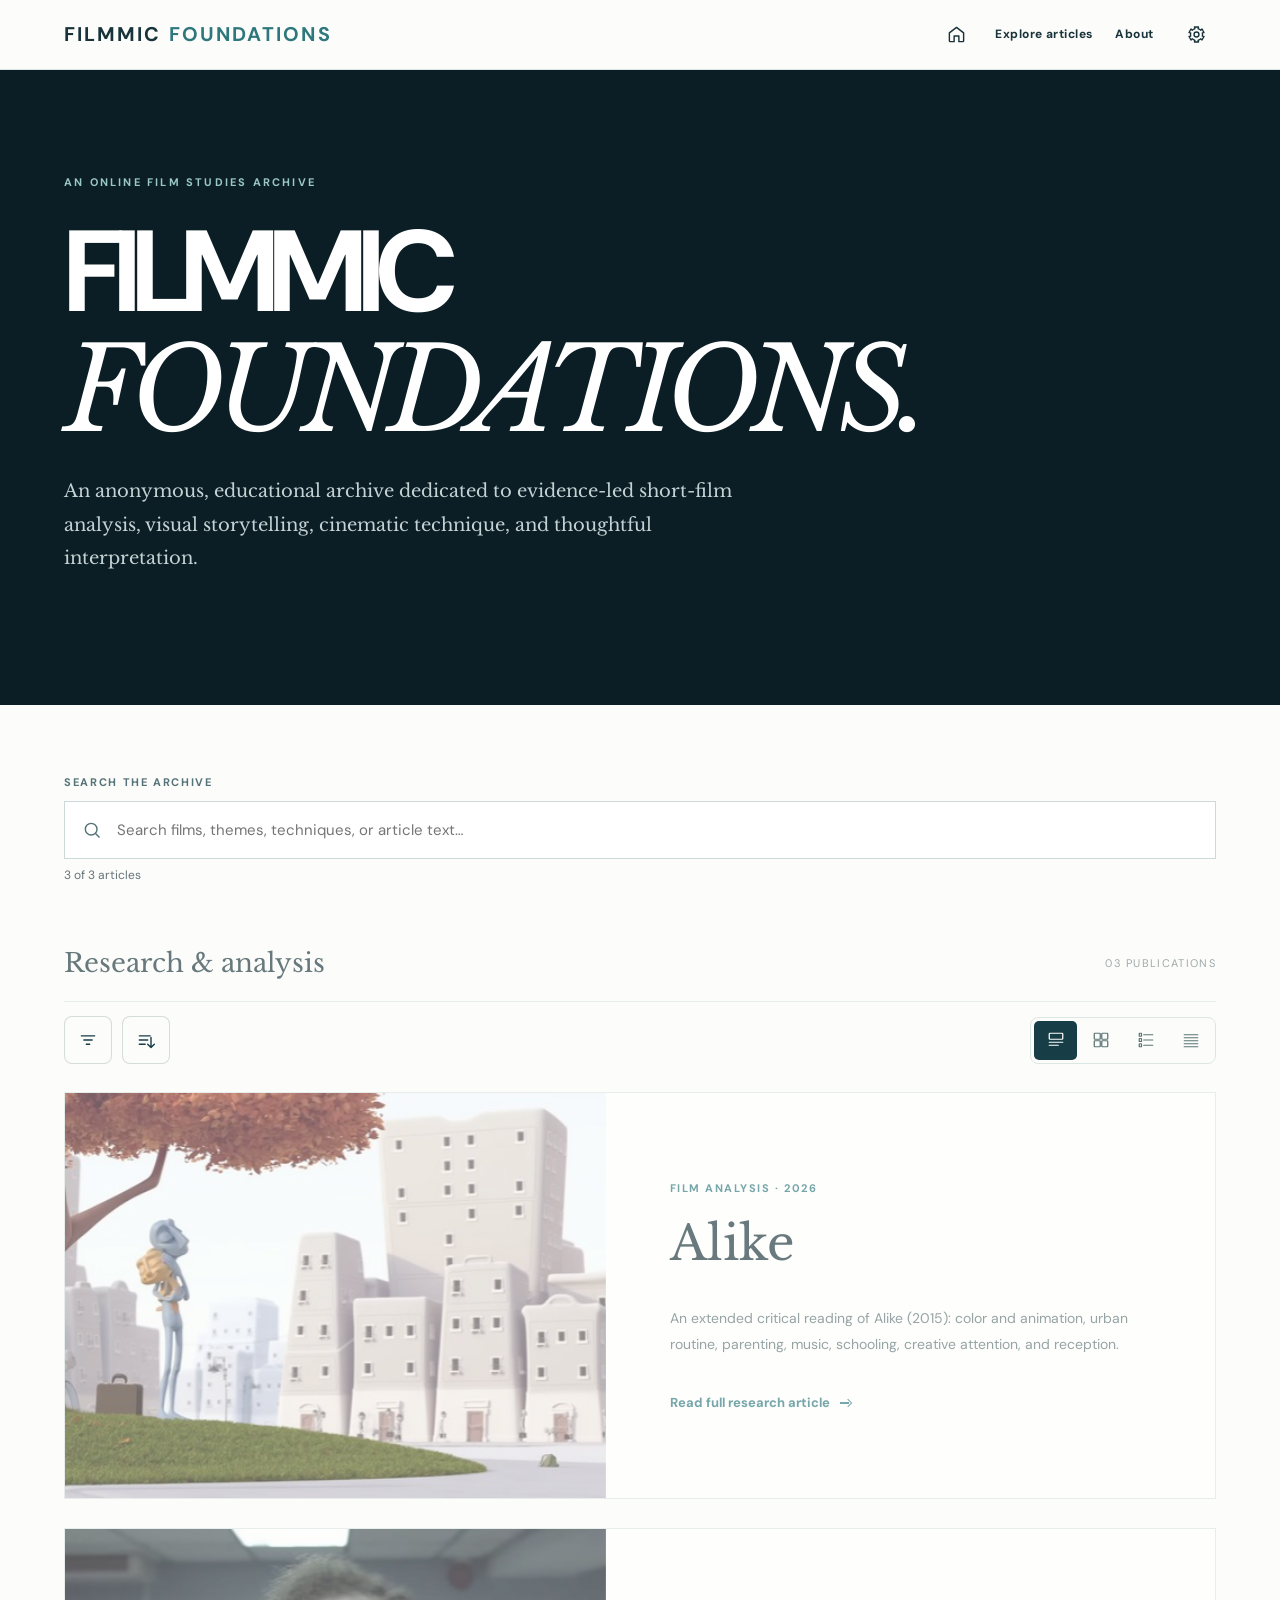
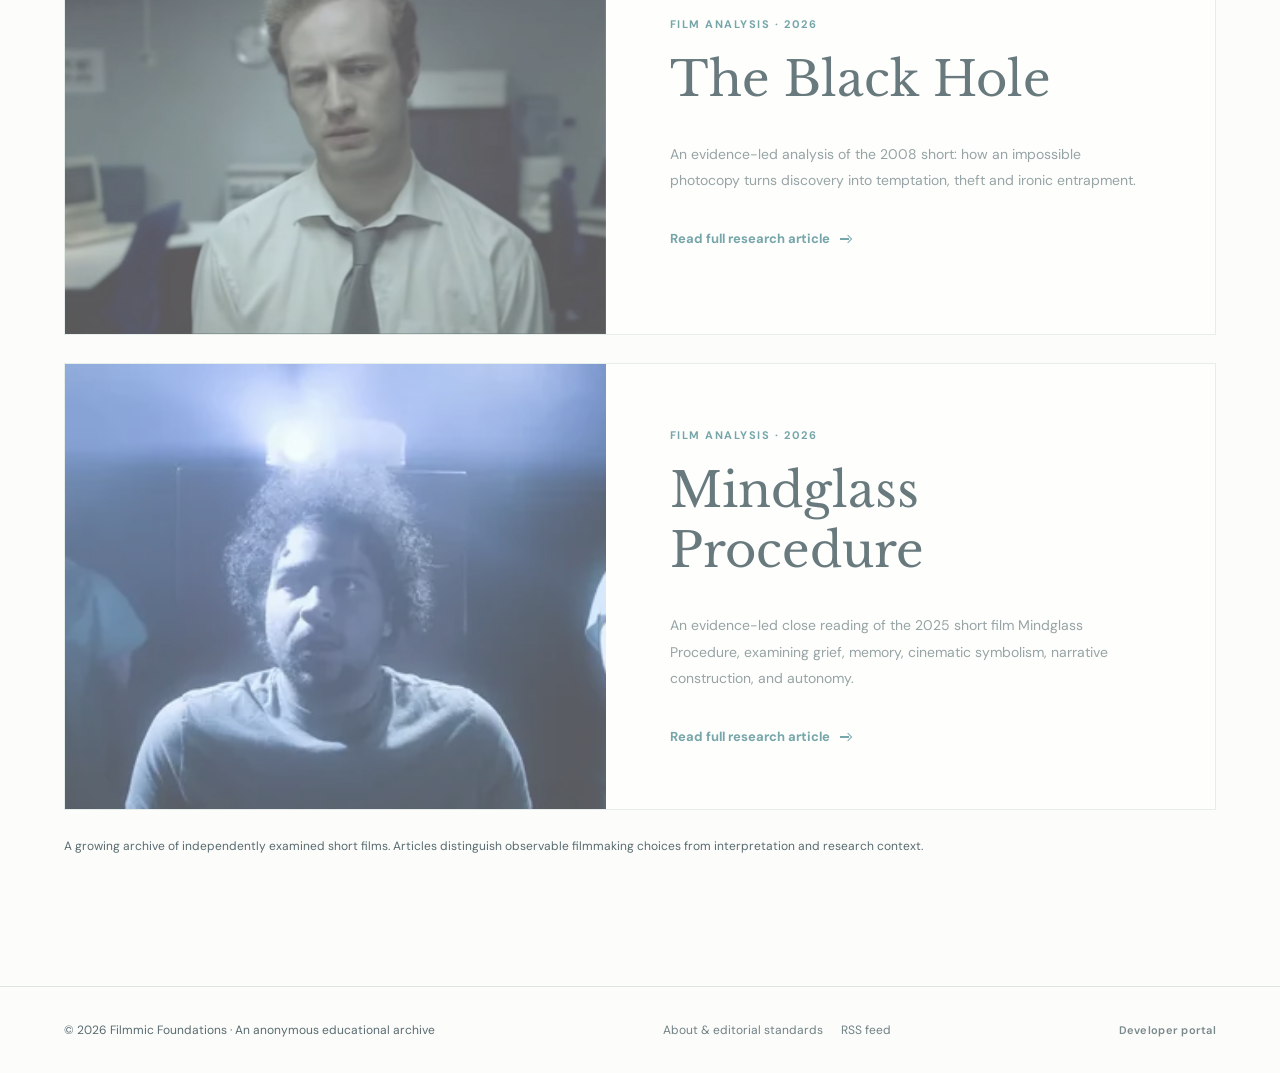
==== index.html @ a4ff5140 "Update navigation, article pages (29 files)" ====
<!DOCTYPE html>
<html lang="en"><head><meta charset="utf-8"/><meta content="width=device-width, initial-scale=1" name="viewport"/><meta content="index,follow" name="robots"/><meta content="Filmmic Foundations is an anonymous educational archive of evidence-led critical analysis of short films, including visual storytelling, cinematic technique, and themes." name="description"/><link href="https://filmmicfoundations.github.io/" rel="canonical"/><meta content="Filmmic Foundations — Film Research Archive" property="og:title"/><meta content="Evidence-led analysis of short films, cinematic form, and visual storytelling." property="og:description"/><meta content="website" property="og:type"/><meta content="https://filmmicfoundations.github.io/" property="og:url"/><meta content="https://filmmicfoundations.github.io/assets/images/filmmic-foundations-share.jpg" property="og:image"/><meta content="Filmmic Foundations — Short Film Research Archive" property="og:image:alt"/><meta content="summary_large_image" name="twitter:card"/><title>Filmmic Foundations | Film Research Archive</title><meta name="ff-release" content="classic-home-modern-controls-20261021"/><link href="style.css?v=classic-home-modern-controls-20261021" rel="stylesheet"/><link href="/feed.xml" rel="alternate" title="Filmmic Foundations research updates" type="application/rss+xml"/>
<script>try{(()=>{let s={};try{s=JSON.parse(localStorage.getItem("filmmic-foundations-settings")||"{}")||{}}catch(_){ }const t=s.theme||localStorage.getItem("filmmic-foundations-theme")||"light";document.documentElement.dataset.theme=t==="system"?(matchMedia("(prefers-color-scheme: dark)").matches?"dark":"light"):t})()}catch(_){}</script><link href="assets/css/home.css?v=classic-home-modern-controls-20261021&fix=popup-safe-20261021" rel="stylesheet"/><link href="assets/css/site-header.css?v=classic-home-modern-controls-20261021" rel="stylesheet"/><link href="assets/css/publication.css" rel="stylesheet"/><link href="assets/css/print.css" media="print" rel="stylesheet"/><link href="assets/images/apple-touch-icon.png" rel="apple-touch-icon" sizes="180x180"/><link href="assets/css/site-settings.css?fix=popup-safe-20261021" rel="stylesheet"/><script defer="" src="assets/js/site-settings.js?v=classic-home-modern-controls-20261021"></script><link href="assets/images/favicon-32.png" rel="icon" sizes="32x32" type="image/png"/><link href="assets/images/favicon-192.png" rel="icon" sizes="192x192" type="image/png"/><link href="favicon.ico" rel="icon" sizes="any" type="image/x-icon"/><link href="favicon.svg" rel="icon" type="image/svg+xml"/><meta content="Filmmic Foundations" property="og:site_name"/><meta content="image/jpeg" property="og:image:type"/><meta content="1200" property="og:image:width"/><meta content="630" property="og:image:height"/><meta content="https://filmmicfoundations.github.io/assets/images/filmmic-foundations-share.jpg" name="twitter:image"/><meta content="Filmmic Foundations — Film Research Archive" name="twitter:title"/><meta content="Evidence-led analysis of short films, cinematic form, and visual storytelling." name="twitter:description"/><link rel="stylesheet" href="assets/css/dropdowns.css?v=classic-home-modern-controls-20261021"/><link rel="stylesheet" href="assets/css/archive-filters.css?v=classic-home-modern-controls-20261021"/><link rel="stylesheet" href="assets/css/overlay-contract.css?v=20261021-audit"/><script id="ff-site-schema" type="application/ld+json">{"@context":"https://schema.org","@graph":[{"@type":"WebSite","name":"Filmmic Foundations","url":"https://filmmicfoundations.github.io/","description":"Anonymous educational analysis of short films.","potentialAction":{"@type":"SearchAction","target":{"@type":"EntryPoint","urlTemplate":"https://filmmicfoundations.github.io/?q={search_term_string}"},"query-input":"required name=search_term_string"}},{"@type":"CollectionPage","name":"Film Research Archive","url":"https://filmmicfoundations.github.io/","isPartOf":{"@id":"https://filmmicfoundations.github.io/"},"about":"Short-film research, cinematic techniques, and close visual analysis"},{"@type":"Organization","name":"Filmmic Foundations","url":"https://filmmicfoundations.github.io/"}]}</script></head><body><a class="ff-skip-link" href="#articles">Skip to articles</a><header class="topbar ff-site-header"><a class="brand ff-site-brand" href="./">FILMMIC <span>FOUNDATIONS</span></a><nav class="site-nav site-nav-simple ff-site-nav" aria-label="Main navigation"><a class="nav-link ff-home-link" href="./" aria-current="page" aria-label="Home" title="Home"><svg viewBox="0 0 24 24" fill="none" stroke="currentColor" stroke-width="1.8" stroke-linecap="round" stroke-linejoin="round" aria-hidden="true"><path d="m3 10 9-7 9 7v10a1 1 0 0 1-1 1h-5v-7H9v7H4a1 1 0 0 1-1-1z"/></svg></a><a class="nav-link" href="#articles">Explore articles</a><a class="nav-link" href="about/">About</a><button class="ff-settings-toggle" type="button" aria-label="Open settings" aria-haspopup="dialog" aria-controls="ff-settings-dialog" title="Reading preferences"><svg viewBox="0 0 24 24" fill="none" stroke="currentColor" stroke-width="1.75" stroke-linecap="round" stroke-linejoin="round" aria-hidden="true"><path d="M 8.2 5.42 L 10.03 4.66 L 9.46 2.53 L 14.54 2.53 L 13.97 4.66 L 15.8 5.42 L 17.37 6.63 L 18.93 5.07 L 21.47 9.46 L 19.34 10.03 L 19.6 12 L 19.34 13.97 L 21.47 14.54 L 18.93 18.93 L 17.37 17.37 L 15.8 18.58 L 13.97 19.34 L 14.54 21.47 L 9.46 21.47 L 10.03 19.34 L 8.2 18.58 L 6.63 17.37 L 5.07 18.93 L 2.53 14.54 L 4.66 13.97 L 4.4 12 L 4.66 10.03 L 2.53 9.46 L 5.07 5.07 L 6.63 6.63 Z"/><circle cx="12" cy="12" r="3.1"/></svg></button></nav></header><section class="masthead"><div class="wrap"><div class="eyebrow">AN ONLINE FILM STUDIES ARCHIVE</div><h1>FILMMIC<br/><em>FOUNDATIONS.</em></h1><p>An anonymous, educational archive dedicated to evidence-led short-film analysis, visual storytelling, cinematic technique, and thoughtful interpretation.</p></div></section><main class="section" id="articles"><div class="wrap" id="search"><label class="search-label" for="article-search">SEARCH THE ARCHIVE</label><div class="search-shell"><svg aria-hidden="true" fill="none" height="20" stroke="currentColor" stroke-width="1.7" viewbox="0 0 24 24" width="20"><circle cx="11" cy="11" r="7"></circle><path d="m16 16 5 5"></path></svg><input aria-controls="article-results" autocomplete="off" id="article-search" placeholder="Search films, themes, techniques, or article text…" type="search"/><button aria-label="Clear search" hidden="" id="clear-search" type="button">Clear</button></div><p aria-live="polite" class="search-status" id="search-status" role="status"></p></div><div class="wrap"><div class="section-head"><h2>Research &amp; analysis</h2><small>03 PUBLICATIONS</small></div><div class="archive-control-line ff-discover" id="ff-discover" aria-label="Archive display options">
<div class="ff-picker" id="ff-filter-wrap">
  <button class="ff-picker-toggle" id="ff-filter-toggle" type="button" aria-label="Filter articles" title="Filter articles" aria-expanded="false" aria-controls="ff-filter-panel"><svg viewBox="0 0 24 24" width="20" height="20" fill="none" stroke="currentColor" stroke-width="1.7" stroke-linecap="round" stroke-linejoin="round" aria-hidden="true"><path d="M4 7h16M7 12h10M10 17h4"/></svg><span class="ff-filter-active" id="active-filter-count" hidden aria-hidden="true"></span></button>
  <div class="ff-discover-panel ff-filters-panel" id="ff-filter-panel" hidden>
    <div class="ff-discover-head"><strong>FILTER ARTICLES</strong><button type="button" id="reset-filters">Clear all</button></div>
    <div class="ff-filter-list">
      <label class="ff-filter-row"><span>Genre</span><select id="filter-genre"><option value="">All genres</option></select></label>
      <label class="ff-filter-row"><span>Article date</span><select id="filter-article-year"><option value="">Any year</option></select></label>
      <label class="ff-filter-row"><span>Film date</span><select id="filter-film-year"><option value="">Any year</option></select></label>
    </div>
  </div>
</div>
<div class="ff-picker" id="ff-sort-wrap">
  <button class="ff-picker-toggle" id="ff-sort-toggle" type="button" aria-label="Sort articles" title="Sort articles" aria-expanded="false" aria-controls="ff-sort-panel"><svg viewBox="0 0 24 24" width="20" height="20" fill="none" stroke="currentColor" stroke-width="1.7" stroke-linecap="round" stroke-linejoin="round" aria-hidden="true"><path d="M4 7h13M4 12h10M4 17h7M18 9v12m-4-4 4 4 4-4"/></svg></button>
  <div class="ff-discover-panel ff-sort-panel" id="ff-sort-panel" hidden><strong class="ff-sort-title">SORT ARTICLES</strong><div class="ff-sort-options" role="group" aria-label="Sort articles">
    <button class="ff-sort-option" type="button" data-sort="newest" aria-pressed="true">Newest first</button>
    <button class="ff-sort-option" type="button" data-sort="oldest" aria-pressed="false">Oldest first</button>
    <button class="ff-sort-option" type="button" data-sort="az" aria-pressed="false">Title A–Z</button>
    <button class="ff-sort-option" type="button" data-sort="za" aria-pressed="false">Title Z–A</button>
  </div><select id="sort-articles" class="ff-native-sort" aria-label="Sort order" tabindex="-1"><option value="newest">Newest first</option><option value="oldest">Oldest first</option><option value="az">Title A–Z</option><option value="za">Title Z–A</option></select></div>
</div><div class="ff-active-filter-chips" id="ff-active-filter-chips" aria-label="Applied archive filters" hidden></div>
<div class="archive-view-options"><fieldset class="view-switch"><legend>Layout</legend><button aria-label="Editorial layout" aria-pressed="true" data-view="editorial" title="Editorial view" type="button"><svg aria-hidden="true" fill="none" height="18" stroke="currentColor" stroke-linecap="round" stroke-linejoin="round" stroke-width="1.65" viewbox="0 0 24 24" width="18"><rect height="8" rx="1" width="18" x="3" y="3"></rect><path d="M3 15h18M3 19h12"></path></svg></button><button aria-label="Grid layout" aria-pressed="false" data-view="grid" title="Grid view" type="button"><svg aria-hidden="true" fill="none" height="18" stroke="currentColor" stroke-linecap="round" stroke-linejoin="round" stroke-width="1.65" viewbox="0 0 24 24" width="18"><rect height="8" rx="1" width="8" x="3" y="3"></rect><rect height="8" rx="1" width="8" x="13" y="3"></rect><rect height="8" rx="1" width="8" x="3" y="13"></rect><rect height="8" rx="1" width="8" x="13" y="13"></rect></svg></button><button aria-label="List layout" aria-pressed="false" data-view="list" title="List view" type="button"><svg aria-hidden="true" fill="none" height="18" stroke="currentColor" stroke-linecap="round" stroke-linejoin="round" stroke-width="1.65" viewbox="0 0 24 24" width="18"><path d="M9 5h12M9 12h12M9 19h12"></path><rect height="4" rx=".5" width="3" x="3" y="3"></rect><rect height="4" rx=".5" width="3" x="3" y="10"></rect><rect height="4" rx=".5" width="3" x="3" y="17"></rect></svg></button><button aria-label="Compact layout" aria-pressed="false" data-view="compact" title="Compact view" type="button"><svg aria-hidden="true" fill="none" height="18" stroke="currentColor" stroke-linecap="round" stroke-linejoin="round" stroke-width="1.65" viewbox="0 0 24 24" width="18"><path d="M3 5h18M3 9h18M3 13h18M3 17h18M3 21h18"></path></svg></button></fieldset></div></div>
</div><div data-view="editorial" id="article-results"><!-- ARTICLES START: generated by scripts/build_archive.py; do not edit this block manually. -->
<div class="archive-card" data-title="Mindglass Procedure" data-year="2026" data-article-year="2026" data-film-year="2025" data-date="2026-10-19" data-genre="Science fiction,Drama" data-tags="memory,grief,cinematography,grief,memory,identity,avoidance,consent,cinematography,editing,visual symbolism,production design"><a class="entry" href="mindglassprocedure/">
  <img src="mindglassprocedure/assets/mindglass-procedure-laboratory-reveal.webp" srcset="mindglassprocedure/assets/mindglass-procedure-laboratory-reveal-640.webp 640w, mindglassprocedure/assets/mindglass-procedure-laboratory-reveal.webp 1500w" sizes="(max-width: 700px) 100vw, (max-width: 1100px) 48vw, 600px" alt="A laboratory scene from Mindglass Procedure" loading="lazy" decoding="async">
  <div class="entry-body"><div class="tag">FILM ANALYSIS · 2026</div><h3>Mindglass Procedure</h3>
    <p>An evidence-led close reading of the 2025 short film Mindglass Procedure, examining grief, memory, cinematic symbolism, narrative construction, and autonomy.</p><span class="read">Read full research article <span class="css-arrow" aria-hidden="true"></span></span>
  </div></a><button type="button" class="archive-preview-trigger" data-preview="mindglassprocedure" aria-label="Preview Mindglass Procedure">Preview <span aria-hidden="true">↗</span></button></div>
<div class="archive-card" data-title="Alike" data-year="2026" data-article-year="2026" data-film-year="2015" data-date="2026-10-21" data-genre="Animation,Drama" data-tags="creativity,attention,education,animation,color,parenting,autonomy,labor,music,reception,identity,autonomy,creativity,conformity,parent-child relationship,visual symbolism,editing,production design,color design,sound design,animation"><a class="entry" href="alike/">
  <img src="alike/assets/alike-ending-embrace-beneath-red-tree.jpg" srcset="alike/assets/alike-ending-embrace-beneath-red-tree-640.jpg 640w, alike/assets/alike-ending-embrace-beneath-red-tree.jpg 1500w" sizes="(max-width: 700px) 100vw, (max-width: 1100px) 48vw, 600px" alt="Film still from Alike (2015): Copi and Paste embrace beneath the red tree" loading="lazy" decoding="async">
  <div class="entry-body"><div class="tag">FILM ANALYSIS · 2026</div><h3>Alike</h3>
    <p>An extended critical reading of Alike (2015): color and animation, urban routine, parenting, music, schooling, creative attention, and reception.</p><span class="read">Read full research article <span class="css-arrow" aria-hidden="true"></span></span>
  </div></a><button type="button" class="archive-preview-trigger" data-preview="alike" aria-label="Preview Alike">Preview <span aria-hidden="true">↗</span></button></div>
<div class="archive-card" data-title="The Black Hole" data-year="2026" data-article-year="2026" data-film-year="2008" data-date="2026-10-21" data-genre="Live action,Fantasy,Dark comedy" data-tags="short film,visual storytelling,portal,greed,ethics,cinematography,sound design,greed,moral escalation,confinement,workplace,control,power,irony,visual effects,narrative economy,visual metaphor,editing,performance without dialogue,diegetic sound"><a class="entry" href="the-black-hole/">
  <img src="the-black-hole/assets/black-hole-office-worker-portrait.jpg" srcset="the-black-hole/assets/black-hole-office-worker-portrait-640.jpg 640w, the-black-hole/assets/black-hole-office-worker-portrait.jpg 1500w" sizes="(max-width: 700px) 100vw, (max-width: 1100px) 48vw, 600px" alt="Film still from The Black Hole showing the office worker in close-up under fluorescent light" loading="lazy" decoding="async">
  <div class="entry-body"><div class="tag">FILM ANALYSIS · 2026</div><h3>The Black Hole</h3>
    <p>An evidence-led analysis of the 2008 short: how an impossible photocopy turns discovery into temptation, theft and ironic entrapment.</p><span class="read">Read full research article <span class="css-arrow" aria-hidden="true"></span></span>
  </div></a><button type="button" class="archive-preview-trigger" data-preview="the-black-hole" aria-label="Preview The Black Hole">Preview <span aria-hidden="true">↗</span></button></div>
<!-- ARTICLES END --></div><p class="no-results" hidden="" id="no-results">No articles match your search. Try another title or topic.</p>
<p class="coming">A growing archive of independently examined short films. Articles distinguish observable filmmaking choices from interpretation and research context.</p></div></main><dialog class="archive-preview" id="archive-preview" aria-label="Article preview">
<div class="preview-top"><span>FILMMIC FOUNDATIONS · ARTICLE PREVIEW</span><button type="button" class="preview-close" aria-label="Close preview">Close ×</button></div>
<div class="preview-content"><div class="preview-gallery" id="preview-gallery"></div><div class="preview-copy"><span class="preview-kicker" id="preview-kicker"></span><h2 id="preview-title"></h2><p id="preview-description"></p><section class="preview-abstract" id="preview-abstract-section" hidden><h3>Abstract</h3><p id="preview-abstract"></p></section><div class="preview-meta" id="preview-meta"></div><div class="preview-actions"><a id="preview-read" href="#">Read article <span class="css-arrow" aria-hidden="true"></span></a><button type="button" id="preview-copy-link">Copy article link</button></div><p id="preview-feedback" role="status" aria-live="polite"></p></div></div></dialog><footer><span>© 2026 Filmmic Foundations · An anonymous educational archive</span><nav class="ff-footer-links" aria-label="Archive information"><a href="about/">About &amp; editorial standards</a><a href="feed.xml" type="application/rss+xml">RSS feed</a></nav><a class="ff-dev-footer-link" href="dev/" rel="nofollow">Developer portal</a></footer><script id="preview-manifest" type="application/json">{"mindglassprocedure":{"images":["assets/mindglass-procedure-laboratory-reveal.webp","assets/mindglass-procedure-opening-hourglass.webp","assets/mindglass-procedure-artificial-suburban-neighborhood.webp","assets/mindglass-procedure-torn-family-photograph.webp","assets/mindglass-procedure-miles-with-louis-and-greta.webp","assets/mindglass-procedure-opening-water-montage.webp"],"abstract":"Mindglass Procedure examines the relationship between grief, autobiographical memory, and the temptation to escape painful experience. Through its recurring water imagery, fragmented opening montage, artificial neighborhood, and laboratory revelation, the film connects personal loss to questions of identity, autonomy, and the ethics of memory modification. This analysis considers how cinematography, editing, production design, and narrative repetition reinforce those concerns, while distinguishing the fictional procedure from real-world psychological research.","image_captions":["The laboratory revelation","The opening hourglass","The artificial neighborhood","The torn family photograph","Miles with Louis and Greta","Water in the opening montage"]},"alike":{"title":"Alike","abstract":"In Alike (2015), the contrast between a uniform city and a musician’s vivid space allows color to function as narrative information. Repetition links the father’s working life to his son’s school experience, while a late gesture of recognition interrupts that routine. This reading examines color, staging, editing, sound, and animated performance, placing the film in conversation with research on autonomy and creativity without mistaking fictional allegory for empirical evidence.","images":["assets/alike-ending-embrace-beneath-red-tree.jpg","assets/alike-red-tree-in-monochrome-city.jpg","assets/alike-paste-and-violinist-under-tree.jpg","assets/alike-paste-and-copi-between-stacks.jpg","assets/alike-office-routine-repetition.jpg","assets/alike-paste-reacts-to-monochrome-city.jpg"],"image_captions":["Copi and Paste reunite beneath the red tree","The colored tree interrupts the uniform city","Paste discovers the street violinist","The father and son are framed by school and work materials","Rows of identical desks make repetition visible","Paste responds to the colorless commuter world"]},"the-black-hole":{"title":"The Black Hole","abstract":"The Black Hole turns a malfunctioning photocopier into a portable opening through solid surfaces. This analysis examines how the film teaches its visual rule, then converts curiosity into opportunism, theft, and entrapment.","images":["assets/black-hole-office-worker-portrait.jpg","assets/black-hole-printed-circle-on-paper.jpg","assets/black-hole-worker-at-photocopier.jpg","assets/black-hole-hand-through-copier.jpg","assets/black-hole-vending-machine-theft.jpg","assets/black-hole-worker-trapped-in-safe.jpg"],"image_captions":["An exhausted office worker establishes the film’s blue-gray baseline","The impossible black circle first appears as a physical object on paper","The photocopier frames discovery as an ordinary workplace interruption","The film’s central visual rule becomes clear through tactile experimentation","Small temptation escalates into deliberate theft at the vending machine","The final safe image turns shortcut-seeking into entrapment"]}}</script><script defer src="assets/js/home.js?v=classic-home-modern-controls-20261021"></script><script defer src="assets/js/dropdowns.js?v=classic-home-modern-controls-20261021"></script></body></html>
---- style.css ----
@import url('https://fonts.googleapis.com/css2?family=DM+Sans:wght@400;500;600;700&family=Libre+Baskerville:ital,wght@0,400;0,700;1,400&display=swap');
:root{--ink:#18333a;--accent:#2d777d;--line:#dce5e4}*{box-sizing:border-box}body{margin:0;background:#fcfcfa;color:var(--ink);font-family:'DM Sans',sans-serif}a{color:inherit}header{height:72px;border-bottom:1px solid var(--line);display:flex;align-items:center;justify-content:space-between;padding:0 max(5vw,24px);background:white}header a{font-size:13px;text-decoration:none}header strong{font-size:20px;letter-spacing:.14em}header strong span{color:var(--accent)}.masthead{background:#0c1e25;color:white;padding:105px max(5vw,24px) 112px}.wrap{max-width:1180px;margin:auto}.eyebrow{font-size:11px;letter-spacing:.2em;color:#99c8c7;font-weight:700}.masthead h1{font-size:clamp(58px,9vw,118px);letter-spacing:-.075em;line-height:1.03;margin:24px 0;font-weight:700}.masthead h1 em{font-family:'Libre Baskerville',serif;font-weight:400}.masthead p{font:18px/1.85 'Libre Baskerville',serif;color:#c4d2d3;max-width:670px}.section{padding:70px max(5vw,24px) 120px}.section-head{display:flex;justify-content:space-between;align-items:center;border-bottom:1px solid var(--line);padding-bottom:22px;margin-bottom:28px;gap:20px}.section-head h2{font:26px 'Libre Baskerville',serif;margin:0}.section-head small{font-size:11px;letter-spacing:.12em;color:#6b7e80}.entry{display:grid;grid-template-columns:minmax(220px,1fr) 1.25fr;text-decoration:none;border:1px solid var(--line);background:white;transition:transform .2s,box-shadow .2s;overflow:hidden}.entry:hover{transform:translateY(-3px);box-shadow:0 12px 32px #0c1e2518}.entry img{width:100%;height:100%;min-height:300px;object-fit:cover}.entry-body{padding:clamp(28px,5vw,70px);display:flex;flex-direction:column;justify-content:center}.tag{font-size:11px;color:var(--accent);font-weight:700;letter-spacing:.14em}.entry h3{font:clamp(29px,4vw,48px)/1.25 'Libre Baskerville',serif;margin:18px 0}.entry p{font-size:14px;line-height:1.9;color:#607477}.read{font-weight:700;color:var(--accent);font-size:13px;margin-top:22px}.coming{font-size:12px;color:#708185;margin-top:26px}footer{border-top:1px solid var(--line);padding:35px max(5vw,24px);font-size:12px;color:#758488}@media(max-width:700px){.entry{grid-template-columns:1fr}.entry img{height:260px;min-height:0}.masthead{padding-top:80px;padding-bottom:80px}.masthead h1{font-size:58px}}
---- assets/css/home.css ----
/* Filmmic Foundations · consolidated presentation styles.
   Ordered to preserve the existing editorial appearance. */

/* responsive-fixes.css */
/* Mobile-only corrections. All original styling is in style.css. */
html,body {max-width:100%;overflow-x:clip}
@media(max-width:700px){
  /* Preserve original homepage appearance, but fit the long new title. */
  .masthead h1 {font-size:clamp(30px,8.5vw,58px);letter-spacing:-.035em;line-height:1.12}
  header strong {font-size:clamp(12px,3.7vw,20px);letter-spacing:.06em}
  header {gap:12px}
  header a:last-child {white-space:nowrap}
  /* Prevent scroll-triggered translation on mobile while retaining desktop motion. */
  .entry,.section-head {animation:none!important}
}

/* site-features.css */
/* SHARED NAVIGATION + SEARCH: isolated from the original visual design. */
.site-nav { display:flex; align-items:center; gap:clamp(10px,2vw,28px); }
.site-nav .nav-link, .site-nav summary { font:700 12px/1.4 "DM Sans",sans-serif; letter-spacing:.04em; color:inherit; text-decoration:none; cursor:pointer; }
.site-nav details { position:relative; }
.site-nav summary { list-style:none; display:flex; align-items:center; gap:8px; white-space:nowrap; padding:12px 0; }
.site-nav summary::-webkit-details-marker { display:none; }
.nav-chevron { width:7px; height:7px; border-right:1.5px solid currentColor; border-bottom:1.5px solid currentColor; transform:translateY(-2px) rotate(45deg); transition:transform .2s ease; }
.site-nav details[open] .nav-chevron { transform:translateY(2px) rotate(225deg); }
.site-nav .nav-menu { position:absolute; right:0; top:100%; z-index:80; width:max-content; min-width:190px; max-width:calc(100vw - 32px); padding:9px; border:1px solid #dce5e4; background:#fff; color:#18333a; box-shadow:0 12px 36px #0c1e2522; border-radius:4px; }
.site-nav .nav-menu a { display:block; padding:12px 14px; color:#18333a; font-size:12px; font-weight:600; letter-spacing:0; text-decoration:none; border-radius:3px; }
.site-nav .nav-menu a:hover, .site-nav .nav-menu a:focus-visible { background:#eaf1ef; color:#2d777d; }
.site-nav a:focus-visible, .site-nav summary:focus-visible { outline:2px solid #2d777d; outline-offset:4px; }
/* Archive search retains the original restrained editorial palette. */
#search { margin-bottom:48px; }
.search-label { display:block; font-size:11px; font-weight:700; letter-spacing:.15em; color:#547277; margin-bottom:12px; }
.search-shell { display:flex; align-items:center; gap:13px; border:1px solid #cbd9d8; background:white; padding:0 17px; min-height:58px; }
.search-shell svg { color:#547277; flex:none; }
.search-shell input { flex:1; min-width:0; border:0; outline:0; background:transparent; color:#18333a; font:15px "DM Sans",sans-serif; }
.search-shell:focus-within { outline:2px solid #2d777d; outline-offset:2px; }
.search-shell button { border:0; background:transparent; color:#2d777d; cursor:pointer; font:600 12px "DM Sans",sans-serif; }
.search-status { min-height:18px; margin:8px 0 0; font-size:12px; color:#647378; }
.no-results { padding:36px 0; color:#647378; }





/* Only adjust the new menu at narrow widths; keep original page layout intact. */
@media(max-width:700px) {
 header:not(.topbar) { gap:12px; }
 header:not(.topbar) strong { font-size:clamp(11px,3vw,16px); letter-spacing:.045em; }
 .site-nav { gap:12px; }
 .site-nav .nav-link { display:none; }
 .site-nav summary { font-size:11px; }
 .topbar .site-nav .nav-pdf { padding:8px 9px; font-size:10px; }
 .site-nav .nav-menu { right:0; }
 #search { margin-bottom:32px; }
 
}
/* HTML hidden attribute must win over the existing grid card display. */
#article-results .entry[hidden], #no-results[hidden] { display:none !important; }


/* 2026 navigation refinements: hover for pointer devices, click for touch/keyboard. */
.site-nav { gap:clamp(12px,1.7vw,26px); }
.site-nav .nav-builder {font:700 11px/1.4 "DM Sans",sans-serif;letter-spacing:.045em;text-decoration:none;color:inherit;border:1px solid currentColor;padding:10px 13px;white-space:nowrap;transition:background .24s ease,color .24s ease,transform .24s ease;}
.site-nav .nav-builder:hover {background:#d9ece7;color:#102a32;transform:translateY(-1px);}
.site-nav .nav-menu {padding:8px; border-radius:6px;transform-origin:top right;animation:ff-menu-arrive .18s ease both;}
@keyframes ff-menu-arrive {from {opacity:0;transform:translateY(-5px)} to {opacity:1;transform:translateY(0)}}
.site-nav .nav-menu a {transition:background .18s ease,padding-left .18s ease;}
.site-nav .nav-menu a:hover {padding-left:18px;}
@media (hover:hover) and (pointer:fine) {
 .site-nav .nav-dropdown:not([open]):hover .nav-menu {display:block;}
 .site-nav .nav-dropdown:hover .nav-menu {display:block;}
 .site-nav .nav-dropdown:hover .nav-chevron {transform:translateY(2px) rotate(225deg);}
}
/* SVG-like arrows drawn with borders: no emoji glyph fallback on mobile. */
.css-arrow {display:inline-block;position:relative;width:12px;height:12px;margin-left:7px;vertical-align:middle;flex:none;}
.css-arrow::before {content:"";position:absolute;width:9px;height:1.5px;background:currentColor;top:5px;left:0;}
.css-arrow::after {content:"";position:absolute;width:5px;height:5px;border-top:1.5px solid currentColor;border-right:1.5px solid currentColor;transform:rotate(45deg);top:2.5px;right:1px;}
.css-arrow-down {transform:rotate(90deg);}
/* Article actions have their own slim strip below the global navigation. */
/* Preserve existing typography while making interactive elements feel alive. */
.site-nav summary,.site-nav .nav-link {transition:opacity .2s ease,transform .2s ease;}
.site-nav summary:hover,.site-nav .nav-link:hover {opacity:.72;transform:translateY(-1px);}
.search-shell {transition:border-color .22s ease,box-shadow .22s ease;}
.search-shell:hover {border-color:#89aaa9;box-shadow:0 7px 26px rgba(12,30,37,.055);}
@media(max-width:700px) {
 .site-nav .nav-link {display:none;}
 .site-nav {gap:10px;}
 .site-nav .nav-builder {font-size:10px;padding:9px 10px;}
 .site-nav summary {font-size:10px;}
}
@media(max-width:380px) {
 .site-nav .nav-builder {font-size:9px;padding:8px;}
 .site-nav summary {font-size:9px;}
}
@media(prefers-reduced-motion:reduce){.site-nav .nav-menu {animation:none!important}}

.css-arrow-up {transform:rotate(-90deg);}

/* V3 — restrained three-link navigation, four archive layouts, and filter controls. */
.site-nav-simple {gap:clamp(12px,2.2vw,34px)}
.site-nav-simple .nav-link {display:inline!important;white-space:nowrap;position:relative}
.site-nav-simple .nav-link::after {content:"";position:absolute;bottom:-6px;left:0;right:100%;height:1px;background:currentColor;transition:right .32s ease}
.site-nav-simple .nav-link:hover::after,.site-nav-simple .nav-link:focus-visible::after {right:0}
.ai-nav {position:relative;isolation:isolate;overflow:hidden;display:inline-flex!important;align-items:center;gap:8px}
.ai-nav::before {content:"";position:absolute;inset:-100%;z-index:-1;background:conic-gradient(from 0deg,transparent 0 15%,#b7e9e366 26%,transparent 40% 65%,#d8f5ef66 77%,transparent 90%);opacity:0;transition:opacity .35s ease;animation:ai-orbit 5s linear infinite paused}
.ai-nav:hover::before,.ai-nav:focus-visible::before {opacity:1;animation-play-state:running}
.ai-nav-spark {font-size:19px;line-height:0.6;transition:transform .5s ease;display:inline-block}
.ai-nav:hover .ai-nav-spark {transform:rotate(85deg) scale(1.25)}
@keyframes ai-orbit {to{transform:rotate(360deg)}}
.archive-controls {display:flex;align-items:end;flex-wrap:wrap;gap:14px;margin:0 0 25px}
.archive-controls label,.view-switch legend {font:700 10px/1.5 "DM Sans",sans-serif;letter-spacing:.09em;color:#5b777b}
.archive-controls label {display:grid;gap:7px}
.archive-controls select {background:white;border:1px solid #c9d8d6;border-radius:0;padding:11px 29px 11px 10px;color:#1a3a41;font:12px "DM Sans",sans-serif;min-height:42px}
.view-switch {display:flex;gap:0;padding:0;border:0;margin:0 0 0 auto}
.view-switch legend {margin-bottom:7px}
.view-switch button {background:#fff;border:1px solid #c9d8d6;color:#3d666a;font:600 11px "DM Sans",sans-serif;padding:12px 11px;cursor:pointer;transition:background .2s,color .2s}
.view-switch button+button {border-left:0}
.view-switch button[aria-pressed=true] {background:#173740;color:#fff}
#article-results[data-view="grid"] {display:grid;grid-template-columns:repeat(2,minmax(0,1fr));gap:22px}
#article-results[data-view="grid"] .entry {display:block}
#article-results[data-view="grid"] .entry img {width:100%;height:230px;object-fit:cover}
#article-results[data-view="list"] .entry {display:flex;flex-direction:row;align-items:center;gap:20px;margin-bottom:12px}
#article-results[data-view="list"] .entry img {width:160px;max-width:32%;height:105px;object-fit:cover}
#article-results[data-view="compact"] {display:grid;grid-template-columns:repeat(3,minmax(0,1fr));gap:15px}
#article-results[data-view="compact"] .entry {display:block}
#article-results[data-view="compact"] .entry img {width:100%;height:130px;object-fit:cover}
#article-results[data-view="compact"] .entry-body {padding:18px}
#article-results[data-view="compact"] .entry-body p {display:none}
#article-results .entry[hidden] {display:none!important}
@media(max-width:760px){.site-nav-simple{gap:10px}.site-nav-simple .nav-link{font-size:10px}.site-nav-simple .nav-builder{font-size:10px;padding:9px}.archive-controls{gap:9px}.view-switch{width:100%;margin:0}.view-switch button{flex:1}#article-results[data-view="grid"],#article-results[data-view="compact"]{grid-template-columns:1fr}#article-results[data-view="list"] .entry img{width:110px;height:90px}}
@media(max-width:390px){.site-nav-simple .nav-link{font-size:9px}.site-nav-simple .nav-builder{font-size:9px;padding:8px 6px}.ai-nav-spark{display:none}}
@media(prefers-reduced-motion:reduce){.ai-nav::before{animation:none}.ai-nav-spark{transition:none}}

.entry-placeholder{background:#173840;color:#d5e5e2;display:grid;place-items:center;min-height:230px;font:700 13px "DM Sans",sans-serif;letter-spacing:.18em}

/* archive-refinements.css */
/* FILMMIC FOUNDATIONS — ARCHIVE REFINEMENTS (v4)
   This file only overrides the archive controls and card view modes.
   Edit it without changing the original editorial stylesheet. */
.archive-controls {align-items:center;gap:12px 16px;padding:17px 19px;margin-bottom:27px;background:#f2f5f3;border:1px solid #dce6e3;border-radius:12px;box-shadow:0 8px 24px rgba(18,48,52,.025)}
.archive-controls label {font-size:10px;letter-spacing:.1em;color:#58777a;gap:6px;position:relative}
.archive-controls select {appearance:none;-webkit-appearance:none;min-width:136px;min-height:43px;border:1px solid #d2dfdb;border-radius:7px;background:#fff;color:#19383e;padding:10px 34px 10px 13px;font-size:12px;cursor:pointer;transition:border-color .22s,box-shadow .22s,transform .22s;}
.archive-controls label:after {content:"";position:absolute;right:14px;bottom:17px;width:6px;height:6px;border-right:1.5px solid #51797b;border-bottom:1.5px solid #51797b;transform:rotate(45deg);pointer-events:none}
.archive-controls select:hover {border-color:#7da6a2;box-shadow:0 3px 10px #102b3010}
.archive-controls select:focus-visible {outline:2px solid #2d777d;outline-offset:2px}
.view-switch {display:flex;gap:3px;margin-left:auto;border:1px solid #d2dfdb;padding:3px;background:#fff;border-radius:9px;align-self:end}
.view-switch legend {font-size:10px;letter-spacing:.1em;padding:0 4px}
.view-switch button,.view-switch button+button {border:0!important;border-radius:6px;padding:10px 12px;min-width:42px;min-height:39px;display:grid;place-items:center;background:transparent;color:#5a7476;transition:background .2s,color .2s,transform .2s;}
.view-switch button:hover {background:#edf4f1;color:#1e5b61;transform:translateY(-1px)}
.view-switch button[aria-pressed=true] {background:#173740;color:#fff;box-shadow:0 2px 8px #17374026}
/* Editorial is intentionally expansive, matching the original home page. */
#article-results[data-view="editorial"] .entry {display:flex;min-height:340px;margin-bottom:28px}
#article-results[data-view="editorial"] .entry img {width:47%;min-height:340px;object-fit:cover}
/* Gallery: medium-sized image-forward cards, up to three per row. */
#article-results[data-view="grid"] {display:grid;grid-template-columns:repeat(3,minmax(0,1fr));gap:20px}
#article-results[data-view="grid"] .entry {display:block;min-height:0;margin:0}
#article-results[data-view="grid"] .entry img {width:100%;height:175px;object-fit:cover}
#article-results[data-view="grid"] .entry-body {padding:20px}
#article-results[data-view="grid"] .entry h3 {font-size:clamp(17px,1.6vw,23px)}
#article-results[data-view="grid"] .entry-body p {font-size:12px;line-height:1.65}
/* List: small horizontal rows for quickly scanning many titles. */
#article-results[data-view="list"] {display:block}
#article-results[data-view="list"] .entry {display:flex;align-items:center;gap:0;min-height:0;margin:0 0 8px}
#article-results[data-view="list"] .entry img {width:112px;max-width:112px;height:90px;min-height:0;object-fit:cover;flex:none}
#article-results[data-view="list"] .entry-body {padding:12px 18px}
#article-results[data-view="list"] .entry h3 {font-size:19px;margin:5px 0}
#article-results[data-view="list"] .entry-body p {display:none}
#article-results[data-view="list"] .entry .read {font-size:10px}
/* Compact: typography-only index with no images, summaries, or large cards. */
#article-results[data-view="compact"] {display:block;border-top:1px solid #dce5e2}
#article-results[data-view="compact"] .entry {display:block;min-height:0;margin:0;border:0;border-bottom:1px solid #dce5e2;border-radius:0;box-shadow:none}
#article-results[data-view="compact"] .entry img,#article-results[data-view="compact"] .entry-body p,#article-results[data-view="compact"] .entry .read {display:none!important}
#article-results[data-view="compact"] .entry-body {padding:12px 14px;display:flex;align-items:baseline;gap:20px}
#article-results[data-view="compact"] .entry .tag {order:2;flex:none;margin-left:auto;font-size:9px}
#article-results[data-view="compact"] .entry h3 {font-size:17px;margin:0}
#article-results[data-view="compact"] .entry:hover {transform:none;background:#eff5f2;box-shadow:none}
#article-results .entry[hidden] {display:none!important}
@media(max-width:960px) {#article-results[data-view="grid"] {grid-template-columns:repeat(2,minmax(0,1fr))}}
@media(max-width:700px) {
 .archive-controls {padding:13px;gap:12px}
 .archive-controls label {flex:1 1 120px;min-width:0}
 .archive-controls select {width:100%;min-width:0}
 .view-switch {margin:4px 0 0;flex:1 1 100%;justify-content:space-around}
 .view-switch button {flex:1}
 #article-results[data-view="editorial"] .entry {display:block;min-height:0}
 #article-results[data-view="editorial"] .entry img {width:100%;min-height:0;height:220px}
 #article-results[data-view="grid"] {grid-template-columns:repeat(2,minmax(0,1fr));gap:11px}
 #article-results[data-view="grid"] .entry img {height:125px}
 #article-results[data-view="grid"] .entry-body {padding:13px}
 #article-results[data-view="grid"] .entry-body p {display:none}
 #article-results[data-view="list"] .entry img {width:88px;height:78px}
 #article-results[data-view="list"] .entry-body {padding:10px 12px}
 #article-results[data-view="list"] .entry h3 {font-size:16px}
 #article-results[data-view="compact"] .entry h3 {font-size:15px}
}
@media(max-width:370px){#article-results[data-view="grid"]{grid-template-columns:1fr}}
@media(prefers-reduced-motion:reduce){.archive-controls *, .view-switch * {transition:none!important}}

/* v5 — predictable image ratios in every view; never stretch thumbnails. */
#article-results .entry {overflow:hidden;min-width:0}
#article-results .entry img {display:block;object-position:center;object-fit:cover;flex-shrink:0}
#article-results[data-view="editorial"] .entry {align-items:stretch}
#article-results[data-view="editorial"] .entry img {height:auto;max-height:none;aspect-ratio: 4/3;align-self:stretch}
#article-results[data-view="grid"] .entry img {height:auto;aspect-ratio: 16/10;min-height:0}
#article-results[data-view="list"] .entry img {height:92px;aspect-ratio:4/3;object-fit:cover;align-self:center;margin:8px 0 8px 9px;border-radius:3px}
#article-results[data-view="compact"] .entry img {display:none!important}
/* Filters feel like one restrained toolbar, without custom select glitches. */
.archive-controls {background:#f5f8f6;border-color:#dfe8e5;border-radius:14px;gap:12px;padding:16px}
.archive-controls label {letter-spacing:.075em;font-weight:700;min-width:0}
.archive-controls select {border-radius:9px;background-color:#fff;box-shadow:0 1px 1px #102b3006}
.archive-controls select:focus-visible {box-shadow:0 0 0 3px #b8d9d4;outline:0}
.view-switch {border-radius:10px;box-shadow:0 1px 3px #102b3009}
#article-results .entry[hidden] {display:none!important}
@media(max-width:700px){
 #article-results[data-view="editorial"] .entry img {width:100%;height:auto;aspect-ratio:16/10;max-height:260px}
 #article-results[data-view="grid"] .entry img {height:auto;aspect-ratio:4/3}
 #article-results[data-view="list"] .entry img {width:82px;height:72px;aspect-ratio: 4/3;margin:6px 0 6px 7px}
}
@media(prefers-reduced-motion:reduce){#article-results .entry {animation:none!important}}

/* design-polish.css */
/* Filmmic Foundations v6 — design tokens and editorial archive controls.
   Intentionally an override layer: original typography and layout are untouched. */
:root{--ff-blue:#173d46;--ff-blue-hover:#245963;--ff-cream:#fcfcfa;--ff-rule:#dce6e3;--ff-soft:#edf3f0;--ff-ease:cubic-bezier(.22,.7,.25,1)}
.archive-control-line{display:flex;align-items:center;justify-content:space-between;gap:14px;margin:0 0 28px;position:relative;z-index:12}
.archive-filter-dropdown{position:relative;min-width:0}
.archive-filter-dropdown>summary{list-style:none;display:inline-flex;align-items:center;gap:10px;min-height:45px;padding:10px 16px;border:1px solid var(--ff-rule);border-radius:8px;background:var(--ff-cream);font:700 12px "DM Sans",sans-serif;color:var(--ff-blue);cursor:pointer;transition:border-color .2s,background .2s,box-shadow .2s}
.archive-filter-dropdown>summary::-webkit-details-marker{display:none}
.archive-filter-dropdown>summary:hover,.archive-filter-dropdown[open]>summary{border-color:#83a6a4;background:var(--ff-soft);box-shadow:0 4px 15px #102b3009}
.archive-filter-dropdown>summary:focus-visible{outline:2px solid #2d777d;outline-offset:3px}
.filter-chevron{width:7px;height:7px;border-right:1.5px solid currentColor;border-bottom:1.5px solid currentColor;transform:rotate(45deg) translateY(-2px);margin-left:8px;transition:transform .2s}
.archive-filter-dropdown[open] .filter-chevron{transform:rotate(225deg) translateY(-2px)}
.active-filter-count{background:var(--ff-blue);color:white;border-radius:50%;font:700 10px "DM Sans",sans-serif;min-width:18px;height:18px;display:inline-grid;place-items:center}
.active-filter-count[hidden]{display:none}
.archive-filter-panel{position:absolute;top:calc(100% + 9px);left:0;width:min(650px,calc(100vw - 40px));background:var(--ff-cream);border:1px solid var(--ff-rule);border-radius:9px;box-shadow:0 18px 50px #102b3020;padding:23px;z-index:30;}

.filter-panel-heading{display:flex;justify-content:space-between;align-items:center;gap:15px;padding-bottom:17px;margin-bottom:19px;border-bottom:1px solid var(--ff-rule)}
.filter-panel-heading span{font:700 10px "DM Sans",sans-serif;letter-spacing:.14em;color:#547277}
.filter-panel-heading button{border:0;background:none;color:#2d777d;font:700 11px "DM Sans",sans-serif;text-decoration:underline;text-underline-offset:3px;cursor:pointer}
.filter-field-grid{display:grid;grid-template-columns:repeat(2,minmax(0,1fr));gap:18px 20px}
.filter-field-grid label{display:flex;flex-direction:column;gap:9px;font:700 10px "DM Sans",sans-serif;letter-spacing:.07em;color:#547277;position:relative}
.filter-field-grid label::after{content:"";position:absolute;right:15px;bottom:18px;width:6px;height:6px;border-right:1.5px solid #51797b;border-bottom:1.5px solid #51797b;transform:rotate(45deg);pointer-events:none}
.filter-field-grid select{appearance:none;width:100%;min-width:0;min-height:44px;padding:11px 34px 11px 12px;background:transparent;border:1px solid #d2dfdb;border-radius:6px;font:500 12px "DM Sans",sans-serif;color:#18383e;cursor:pointer;transition:border-color .2s,background .2s}
.filter-field-grid select:hover{border-color:#83a6a4;background:#f6faf8}
.filter-field-grid select:focus-visible{outline:2px solid #2d777d;outline-offset:2px}
.archive-view-options{margin-left:auto;display:flex;align-items:center}
.archive-view-options .view-switch{margin:0;align-self:auto;background:transparent;border:1px solid var(--ff-rule);box-shadow:none;border-radius:8px;gap:2px;padding:3px}
.archive-view-options .view-switch legend{position:absolute;width:1px;height:1px;overflow:hidden;clip-path:inset(50%);white-space:nowrap}
.archive-view-options .view-switch button{border-radius:5px;min-width:43px;min-height:39px;transition:background .22s,color .22s,transform .22s}
.archive-view-options .view-switch button[aria-pressed=true]{background:var(--ff-blue);box-shadow:none}
.archive-view-options .view-switch button:hover{transform:none}
/* Unified image treatment, independent of the card layout. */
#article-results .entry{transition:transform .35s var(--ff-ease),box-shadow .35s,border-color .3s}
#article-results .entry img{object-fit:cover;object-position:center;}
@media(hover:hover) and (pointer:fine){#article-results .entry:hover img{transform:scale(1.025)}
#article-results[data-view=editorial] .entry img{object-position:center 45%}
#article-results[data-view=grid] .entry img{object-position:center 45%}
#article-results[data-view=list] .entry img{object-position:center}
@media(max-width:700px){.archive-control-line{gap:10px}.archive-filter-dropdown>summary{padding:9px 12px}.archive-filter-panel{padding:17px}.filter-field-grid{grid-template-columns:1fr;gap:15px}.archive-view-options .view-switch button{min-width:36px;padding:7px}.archive-view-options .view-switch{gap:0}}
@media(prefers-reduced-motion:reduce){.archive-filter-panel{}#article-results .entry img{}}

/* Inline motion & accessibility */

/* Filmmic Foundations — subtle cinematic motion layer.
   Add after style.css on both pages. No JavaScript or external dependencies. */

html { scroll-behavior: smooth; }
body { -webkit-font-smoothing: antialiased; }

/* Quiet, staggered opening sequence. */
@keyframes ff-arrive {
  from { opacity: 0; transform: translate3d(0, 17px, 0); filter: blur(3px); }
  to   { opacity: 1; transform: translate3d(0, 0, 0); filter: blur(0); }
}
@keyframes ff-image-arrive {
  from { opacity: .42; transform: scale(1.035); }
  to   { opacity: .6; transform: scale(1); }
}
.masthead .eyebrow, .hero .eyebrow { animation: ff-arrive .85s cubic-bezier(.2,.7,.2,1) both; }
.masthead h1, .hero h1 { animation: ff-arrive 1.05s .10s cubic-bezier(.2,.7,.2,1) both; }
.masthead p, .hero .dek { animation: ff-arrive 1s .24s cubic-bezier(.2,.7,.2,1) both; }
.hero .hero-caption, .hero .hero-actions { animation: ff-arrive 1s .35s cubic-bezier(.2,.7,.2,1) both; }
.hero-image { animation: ff-image-arrive 1.7s cubic-bezier(.2,.7,.2,1) both; }

/* Editorial link and card interactions. */
a { text-underline-offset: .22em; text-decoration-thickness: 1px; transition: color .25s ease, text-decoration-color .25s ease; }
header a:not(:first-child), nav a:not(.nav-pdf), .toc a { transition: color .25s ease, opacity .25s ease; }
header a:not(:first-child):hover, nav a:not(.nav-pdf):hover { opacity: .68; }
.entry { transition: transform .55s cubic-bezier(.2,.7,.2,1), box-shadow .55s ease, border-color .4s ease; }
.entry:hover { transform: translateY(-5px); box-shadow: 0 22px 55px rgba(12,30,37,.13); border-color: #a5c1c0; }
.entry img { transition: transform .8s cubic-bezier(.2,.7,.2,1), filter .6s ease; }
.entry:hover img { transform: scale(1.035); filter: saturate(1.08); }
.entry .read { transition: letter-spacing .35s ease; }
.entry:hover .read { letter-spacing: .025em; }
.hero-actions a, nav .nav-pdf { transition: transform .3s ease, background-color .3s ease, color .3s ease, border-color .3s ease; }
.hero-actions a:hover, nav .nav-pdf:hover { transform: translateY(-2px); }
.hero-actions .primary:hover { background: #dcf1ec; }
.hero-actions .secondary:hover { background: rgba(255,255,255,.1); }

/* Gentle motion for article imagery without moving text as it is read. */
.article figure img { transition: filter .6s ease; }
.article figure:hover img { filter: contrast(1.045); }
.topbar { transition: box-shadow .3s ease; }
.topbar:hover { box-shadow: 0 7px 24px rgba(10,31,35,.06); }

/* Progressive enhancement: reveal figures and archive entries as they enter view.
   Unsupported browsers simply display everything normally. */
@keyframes ff-scroll-reveal {
  from { opacity: .65; transform: translateY(14px); }
  to { opacity: 1; transform: translateY(0); }
}
@supports (animation-timeline: view()) {
  .entry, .article figure, .section-head, .watch .video {
    animation-name: ff-scroll-reveal;
    animation-duration: 1s;
    animation-timing-function: ease-out;
    animation-fill-mode: both;
    animation-timeline: view();
    animation-range: entry 0% cover 27%;
  }
}

/* Accessible keyboard focus and reduced-motion support. */
a:focus-visible { outline: 2px solid #5a9a9b; outline-offset: 4px; }
@media (prefers-reduced-motion: reduce) {
  html { scroll-behavior: auto !important; }
  *, *::before, *::after { animation: none !important; transition: none !important; }
}

/* archive-experience.css */
/* V7 — archive motion, refined filters, previews. Original site CSS stays intact. */
html{overflow-anchor:auto}#article-results{overflow-anchor:none}
#article-results .archive-card{position:relative;min-width:0;transform-origin:top left;will-change:transform}
#article-results .archive-card .entry{height:100%;margin:0!important}
#article-results[data-view=editorial] .archive-card{margin-bottom:28px}
#article-results[data-view=grid] .archive-card{margin:0}
#article-results[data-view=list] .archive-card{margin-bottom:8px}
#article-results[data-view=compact] .archive-card{margin:0}
#article-results .archive-card[hidden]{display:none!important}
#article-results[data-view=editorial] .archive-card .entry{display:flex;min-height:340px}
#article-results[data-view=editorial] .archive-card .entry img{width:47%;min-height:340px;object-fit:cover}
#article-results[data-view=grid] .archive-card .entry{display:block;min-height:0}
#article-results[data-view=grid] .archive-card .entry img{width:100%;height:auto;aspect-ratio:16/10;min-height:0}
#article-results[data-view=list] .archive-card .entry{display:flex;align-items:center;min-height:0}
#article-results[data-view=list] .archive-card .entry img{width:112px;height:92px;min-height:0;aspect-ratio:4/3;margin:8px 0 8px 9px;border-radius:3px}
#article-results[data-view=list] .archive-card .entry-body{padding:12px 18px}
#article-results[data-view=list] .archive-card .entry-body p{display:none}
#article-results[data-view=list] .archive-card .entry h3{font-size:19px;margin:5px 0}
#article-results[data-view=compact] .archive-card .entry{display:block;min-height:0;border:0;border-bottom:1px solid #dce5e2;border-radius:0;box-shadow:none}
#article-results[data-view=compact] .archive-card img,#article-results[data-view=compact] .archive-card .entry-body p,#article-results[data-view=compact] .archive-card .read{display:none!important}
#article-results[data-view=compact] .archive-card .entry-body{padding:12px 14px;display:flex;align-items:baseline;gap:20px}
#article-results[data-view=compact] .archive-card .entry h3{font-size:17px;margin:0}
#article-results[data-view=compact] .archive-card .tag{order:2;margin-left:auto;font-size:9px}
.archive-preview-trigger{position:absolute;bottom:13px;right:13px;z-index:2;background:#fcfcfae8;border:1px solid #aac2bc;color:#173d46;border-radius:5px;padding:8px 11px;font:700 11px "DM Sans",sans-serif;cursor:pointer;opacity:0;transform:translateY(4px);transition:opacity .2s,transform .2s,background .2s}
.archive-card:hover .archive-preview-trigger,.archive-preview-trigger:focus-visible{opacity:1;transform:none}
.archive-preview-trigger:hover{background:#e1eee9}
#article-results[data-view=compact] .archive-preview-trigger{bottom:7px;right:115px;padding:6px 9px}
.archive-filter-panel{background:#fcfcfa!important;box-shadow:0 20px 46px #173d461b!important;transform-origin:top left}
@keyframes ff-panel-open{from{opacity:0;transform:translateY(-8px) scale(.98)}to{opacity:1;transform:none}}
.filter-field-grid label::after{display:none!important}
.filter-field-grid .ff-native-select{position:absolute!important;width:1px!important;height:1px!important;opacity:0!important;pointer-events:none!important}
.ff-choice{position:relative;min-width:0}
.ff-choice-trigger{display:flex;justify-content:space-between;align-items:center;width:100%;min-height:43px;background:#fcfcfa;border:1px solid #cfded9;border-radius:6px;padding:10px 13px;color:#173d46;font:500 12px "DM Sans",sans-serif;text-align:left;cursor:pointer}
.ff-choice-trigger::after{content:"";width:6px;height:6px;border-right:1.5px solid currentColor;border-bottom:1.5px solid currentColor;transform:rotate(45deg);margin-left:12px}
.ff-choice-trigger:hover,.ff-choice-trigger[aria-expanded=true]{border-color:#779f9b;background:#f2f7f4}
.ff-choice-menu{position:absolute;left:0;right:0;top:calc(100% + 5px);z-index:80;max-height:215px;overflow:auto;background:#fcfcfa;border:1px solid #b8cfca;border-radius:7px;padding:5px;box-shadow:0 12px 26px #0d2e331c;animation:ff-panel-open .2s ease-out}
.ff-choice-menu[hidden]{display:none}
.ff-choice-menu button{display:block;width:100%;text-align:left;padding:10px 11px;background:transparent;border:0;border-radius:4px;color:#173d46;font:500 12px "DM Sans",sans-serif;cursor:pointer}
.ff-choice-menu button:hover,.ff-choice-menu button:focus-visible,.ff-choice-menu button[aria-selected=true]{background:#e6f0ec;outline:0}
.archive-preview{width:min(920px,calc(100vw - 30px));max-width:none;max-height:90dvh;padding:0;border:1px solid #d1dfda;border-radius:10px;background:#fcfcfa;color:#173d46;box-shadow:0 25px 100px #061b2470;overflow:auto}
.archive-preview::backdrop{background:#06171bc9;backdrop-filter:blur(5px)}
.preview-top{display:flex;justify-content:space-between;align-items:center;gap:15px;padding:16px 24px;border-bottom:1px solid #dce6e3;font:700 10px "DM Sans",sans-serif;letter-spacing:.11em}
.preview-close{border:1px solid #c6d9d3;background:transparent;border-radius:5px;padding:8px 11px;color:#173d46;cursor:pointer}
.preview-gallery{display:grid;grid-template-columns:2fr 1fr 1fr;gap:5px;height:290px;overflow:hidden;background:#173d46}
.preview-gallery img{width:100%;height:100%;object-fit:cover;min-width:0}
.preview-copy{padding:26px clamp(20px,4vw,42px) 34px}
.preview-kicker{font:700 10px "DM Sans",sans-serif;letter-spacing:.12em;color:#64827f}
.preview-copy h2{font-size:clamp(28px,4vw,48px);margin:12px 0 16px;color:#173d46}
.preview-copy p{line-height:1.75;color:#3e5d60}
.preview-meta{display:flex;gap:12px;flex-wrap:wrap;font:600 11px "DM Sans",sans-serif;color:#64827f}
.preview-meta span{border-bottom:1px solid #d1dfda;padding:10px 0}
.preview-actions{display:flex;gap:10px;flex-wrap:wrap;margin-top:25px}
.preview-actions a,.preview-actions button{padding:12px 16px;border:1px solid #173d46;border-radius:5px;font:700 11px "DM Sans",sans-serif;cursor:pointer;text-decoration:none}
.preview-actions a{background:#173d46;color:#fff}.preview-actions button{background:transparent;color:#173d46}
@media(max-width:700px){#article-results[data-view=editorial] .archive-card .entry{display:block;min-height:0}#article-results[data-view=editorial] .archive-card .entry img{width:100%;height:auto;aspect-ratio:16/10;min-height:0}#article-results[data-view=grid] .archive-card .entry img{aspect-ratio:4/3}#article-results[data-view=list] .archive-card .entry img{width:82px;height:72px;margin:6px 0 6px 7px}#article-results[data-view=list] .archive-card .entry h3{font-size:16px}.archive-preview-trigger{opacity:1;transform:none;font-size:10px;padding:6px 8px}.preview-gallery{height:185px}.preview-top{padding:12px}.preview-copy{padding:20px}}
@media(prefers-reduced-motion:reduce){.archive-filter-panel,.ff-choice-menu{}.archive-preview-trigger{transition:none!important}}

/* v8-polish.css */
/* V8 — small, targeted enhancements. Original theme and layouts are retained. */
/* The preview gallery presents several distinct film stills without distorting them. */
.preview-gallery{grid-template-columns:repeat(3,minmax(0,1fr))!important;grid-auto-rows:150px;height:auto!important;max-height:none;gap:5px}
.preview-gallery img{width:100%;height:100%;object-fit:cover;aspect-ratio:auto;display:block}
.preview-gallery img:first-child{grid-column:span 2;grid-row:span 2}
.preview-abstract{margin:24px 0 8px;padding:19px 22px;border-left:2px solid #8ab0a8;background:#f0f5f1}
.preview-abstract h3{margin:0 0 8px;font:700 11px "DM Sans",sans-serif;letter-spacing:.1em;text-transform:uppercase;color:#2e6569}
.preview-abstract p{margin:0;font-size:14px;line-height:1.75}
/* Compact cards reserve an independent action slot, avoiding overlap with titles. */
#article-results[data-view=compact] .archive-card{display:flex;align-items:center;gap:12px;border-bottom:1px solid #dce5e2}
#article-results[data-view=compact] .archive-card .entry{flex:1;min-width:0;border-bottom:0}
#article-results[data-view=compact] .archive-preview-trigger{position:static!important;flex:0 0 auto;opacity:1;transform:none!important;margin:0 12px 0 0;padding:7px 11px}
/* Smooth filter expansion: animate the real panel even while <details> closes. */
.archive-filter-dropdown .archive-filter-panel{transform-origin:top center;will-change:transform,opacity;}
.archive-filter-dropdown[open] .archive-filter-panel{opacity:1;transform:translateY(0) scaleY(1)}


/* Stable cards; the script animates position without stretching photography. */
#article-results{overflow-anchor:none}
#article-results .archive-card .entry img{object-fit:cover!important;}
#article-results .archive-card:hover .entry img{filter:saturate(1.07) contrast(1.02)}
/* Cinematic parallax is intentionally modest and only on devices with hover. */
@media(hover:hover) and (prefers-reduced-motion:no-preference){
 #article-results[data-view=editorial] .archive-card .entry img,
 #article-results[data-view=grid] .archive-card .entry img{object-position:50% var(--cover-position,50%);}
}
@media(max-width:700px){.preview-gallery{grid-auto-rows:82px}.preview-abstract{padding:15px}.preview-abstract p{font-size:13px}#article-results[data-view=compact] .archive-card .entry-body{gap:7px;flex-wrap:wrap}#article-results[data-view=compact] .archive-preview-trigger{margin-right:5px}}
@media(prefers-reduced-motion:reduce){.archive-filter-dropdown .archive-filter-panel{}}

/* v9-polish.css */
/* V9 — consistent, quieter controls and reliable compact preview behavior. */
.archive-filter-dropdown>summary{width:46px;height:46px;min-height:46px;justify-content:center;padding:0;border-radius:6px;gap:3px}
.archive-filter-dropdown>summary svg{flex:none}
.archive-filter-dropdown>summary .active-filter-count:not([hidden]){font-size:9px;min-width:13px;line-height:14px;padding:0 3px}
.archive-filter-panel{transform-origin:top left}
.archive-filter-dropdown[open] .archive-filter-panel{}
#article-results[data-view=compact] .archive-card .archive-preview-trigger{position:static!important;opacity:0;pointer-events:none;transform:translateY(3px)!important;transition:opacity .2s ease,transform .2s ease!important;margin:0 12px 0 0;align-self:center}
#article-results[data-view=compact] .archive-card:hover .archive-preview-trigger,#article-results[data-view=compact] .archive-preview-trigger:focus-visible{opacity:1;pointer-events:auto;transform:translateY(0)!important}
#article-results[data-view=compact] .archive-card{min-height:65px}
#article-results[data-view=compact] .archive-card .entry-body{min-height:64px}
@media(hover:none){#article-results[data-view=compact] .archive-card .archive-preview-trigger{opacity:1;pointer-events:auto;transform:none!important}}
@media(max-width:600px){.archive-filter-panel{left:0;width:min(340px,calc(100vw - 32px))}#article-results[data-view=compact] .archive-card .entry-body{gap:5px;flex-wrap:wrap}}
.archive-preview{max-height:min(90dvh,900px)}
.archive-preview::backdrop{background:rgba(5,21,26,.72)}
.preview-gallery{grid-auto-rows:130px!important;grid-template-columns:repeat(3,minmax(0,1fr))!important;height:auto!important;max-height:none!important}
.preview-gallery img:first-child{grid-column:span 2;grid-row:span 2}
.preview-gallery img{object-fit:cover!important;display:block}
.preview-abstract{background:transparent!important;border-left:2px solid #80a9a3!important;padding:9px 0 9px 20px!important}
html.ff-modal-open{overflow:hidden!important;scrollbar-gutter:stable}
@media(max-width:700px){.preview-gallery{grid-auto-rows:78px!important}#article-results[data-view=compact] .archive-card .archive-preview-trigger{opacity:1;pointer-events:auto;transform:none!important}}
@media(prefers-reduced-motion:reduce){#article-results{transition:none!important}}

/* v10-polish.css */
/* V10 refinements: a single visual language, hover motion, and modal polish. */
.archive-filter-dropdown>summary{box-sizing:border-box!important;width:50px!important;height:50px!important;min-width:50px!important;min-height:50px!important;padding:0!important;display:inline-flex!important;align-items:center!important;justify-content:center!important;gap:0!important;overflow:visible!important;line-height:1!important}
.archive-filter-dropdown>summary svg{width:21px!important;height:21px!important;display:block!important;flex:none!important}
.archive-filter-dropdown>summary .active-filter-count:not([hidden]){position:absolute;top:-6px;right:-6px;min-width:17px;height:17px;line-height:17px;border:2px solid #fcfcfa}
#article-results .archive-card .entry img{}
@media(hover:hover) and (pointer:fine) and (prefers-reduced-motion:no-preference){#article-results .archive-card:hover .entry img{}}
#article-results[data-view=compact] .archive-card{position:relative;background:transparent!important;border-radius:5px;transition:box-shadow .25s ease!important}
#article-results[data-view=compact] .archive-card:hover{background:transparent!important;box-shadow:0 7px 20px rgba(15,51,56,.09)!important}
#article-results[data-view=compact] .archive-card .entry,#article-results[data-view=compact] .archive-card .entry:hover{background:transparent!important;box-shadow:none!important;transform:none!important}
#article-results[data-view=compact] .archive-card .archive-preview-trigger{visibility:hidden!important;opacity:0!important;pointer-events:none!important;background:#fcfcfa!important;box-shadow:none!important;transition:opacity .18s ease,transform .18s ease,visibility 0s linear .18s!important}
#article-results[data-view=compact] .archive-card:hover .archive-preview-trigger,#article-results[data-view=compact] .archive-card:focus-within .archive-preview-trigger{visibility:visible!important;opacity:1!important;pointer-events:auto!important;transition-delay:0s!important}
@media(hover:none){#article-results[data-view=compact] .archive-card .archive-preview-trigger{visibility:visible!important;opacity:1!important;pointer-events:auto!important}}
.preview-gallery{gap:5px!important;background:#fcfcfa!important}
.archive-preview[open]{}
.archive-preview::backdrop{animation:ff-backdrop-in .3s ease both!important}

@keyframes ff-backdrop-in{from{opacity:0}to{opacity:1}}
/* More opaque than v9; background remains discernible. */


/* Fit the viewer chrome to the actual displayed picture rather than viewport edges. */









html.ff-v10-modal,html.ff-v10-modal body{overscroll-behavior:none!important}
body.ff-v10-fixed{position:fixed!important;overflow:hidden!important;width:100%!important;left:0!important;right:0!important}

@media(prefers-reduced-motion:reduce){.archive-preview[open], .archive-preview::backdrop{}#article-results .archive-card .entry img{}}

/* v11-polish.css */
/* V11: restrained editorial motion and stable, centered dialogs. */
/* The filter control is deliberately a fixed-size icon button. */
.archive-filter-dropdown { flex:0 0 auto!important; min-width:48px!important; }
.archive-filter-dropdown > summary { position:relative!important;box-sizing:border-box!important;display:flex!important;flex-flow:row nowrap!important;align-items:center!important;justify-content:center!important; width:48px!important;min-width:48px!important;max-width:48px!important;height:48px!important;min-height:48px!important;max-height:48px!important;padding:0!important;gap:0!important;border:1px solid #b7ceca!important;border-radius:7px!important;background:#fcfcfa!important;color:#193d44!important;font-size:0!important;line-height:0!important;white-space:nowrap!important; }
.archive-filter-dropdown > summary svg { display:block!important;position:static!important;width:21px!important;height:21px!important;min-width:21px!important;max-width:21px!important;flex:0 0 21px!important; }
.archive-filter-dropdown > summary .sr-only { position:absolute!important;width:1px!important;height:1px!important;overflow:hidden!important;clip:rect(0,0,0,0)!important;white-space:nowrap!important;padding:0!important;margin:-1px!important;border:0!important; }
.archive-filter-dropdown > summary .active-filter-count:not([hidden]) { position:absolute!important;top:-7px!important;right:-7px!important;line-height:17px!important;font-size:10px!important; }
/* Move only a tiny amount, and use a slower, soft easing curve. */
#article-results .archive-card .entry img {}
@media(hover:hover) and (pointer:fine) and (prefers-reduced-motion:no-preference){#article-results .archive-card:hover .entry img {filter:saturate(1.025)!important;}}
/* Native dialog locking without position:fixed avoids the close-time page jump. */
html.ff-v11-modal-open,html.ff-v11-modal-open body{overflow:hidden!important;overscroll-behavior:none!important;}
html.ff-v11-modal-open{scrollbar-gutter:stable;}
/* Dialog animation remains understated. */
.archive-preview[open]{animation:ff-v11-appear .28s cubic-bezier(.2,.72,.25,1) both!important;}
@keyframes ff-v11-appear{from{opacity:0;transform:translateY(9px) scale(.987)}to{opacity:1;transform:translateY(0) scale(1)}}
/* Viewer is a centered floating composition, not a full-bleed dark sheet. */












@media(prefers-reduced-motion:reduce){#article-results .archive-card .entry img{}.archive-preview[open]{}}

/* v12-theme.css */
/* v12: theme and thumbnail motion. Original stylesheets are unchanged. */
:root{color-scheme:light;--ff-page:#fcfcfa;--ff-panel:#fff;--ff-ink:#18333a;--ff-muted:#607477;--ff-border:#dce5e4;--ff-soft:#eff3f2}
html[data-theme="dark"]{color-scheme:dark;--ff-page:#101c20;--ff-panel:#17272d;--ff-ink:#e7efed;--ff-muted:#b1c4c3;--ff-border:#355056;--ff-soft:#21373d;--ink:var(--ff-ink);--paper:var(--ff-page);--muted:var(--ff-muted);--line:var(--ff-border);--accent:#8fcac6}
/* The image itself is animated in an isolated compositor layer. Avoid competing
   object-position and filter transitions from earlier versions. */
#article-results .archive-card .entry img{transform-origin:50% 50%;filter:none!important;backface-visibility:hidden;will-change:transform}
@media(hover:hover) and (pointer:fine) and (prefers-reduced-motion:no-preference){#article-results .archive-card:hover .entry img{filter:none!important}}
/* Theme control is intentionally consistent on both pages. */
html[data-theme="dark"] body{background:var(--ff-page);color:var(--ff-ink)}
html[data-theme="dark"] .topbar{background:var(--ff-panel)!important;color:var(--ff-ink);border-color:var(--ff-border)}
html[data-theme="dark"] .brand,html[data-theme="dark"] .site-nav a,html[data-theme="dark"] nav a:not(.reading-tool):not(.reading-pdf){color:var(--ff-ink)}
html[data-theme="dark"] .section,html[data-theme="dark"] .paper-layout{background:var(--ff-page)}
html[data-theme="dark"] .entry,html[data-theme="dark"] .archive-card,html[data-theme="dark"] .archive-preview .preview-content,html[data-theme="dark"] .archive-preview .preview-panel{background:var(--ff-panel)!important;color:var(--ff-ink)!important;border-color:var(--ff-border)!important}
html[data-theme="dark"] .entry h3,html[data-theme="dark"] .section-head h2,html[data-theme="dark"] .article h2,html[data-theme="dark"] .article-intro>p:first-child{color:var(--ff-ink)!important}
html[data-theme="dark"] .entry p,html[data-theme="dark"] .article p,html[data-theme="dark"] .toc a,html[data-theme="dark"] .article figcaption,html[data-theme="dark"] .references li,html[data-theme="dark"] .sidebar-note,html[data-theme="dark"] .section-head small{color:var(--ff-muted)!important}
html[data-theme="dark"] .archive-controls,html[data-theme="dark"] .archive-filter-panel,html[data-theme="dark"] .archive-filter-dropdown>summary,html[data-theme="dark"] .archive-filter-panel select,html[data-theme="dark"] .archive-filter-panel button,html[data-theme="dark"] .view-switch button,html[data-theme="dark"] .archive-preview button,html[data-theme="dark"] .archive-preview .preview-actions a{background:var(--ff-panel)!important;color:var(--ff-ink)!important;border-color:var(--ff-border)!important}
html[data-theme="dark"] .archive-filter-dropdown[open] .archive-filter-panel{box-shadow:0 14px 35px #0008}
html[data-theme="dark"] .archive-preview .preview-meta,html[data-theme="dark"] .archive-preview .preview-description{color:var(--ff-muted)!important}
html[data-theme="dark"] .article-meta,html[data-theme="dark"] .section-head,html[data-theme="dark"] .toc,html[data-theme="dark"] .references li{border-color:var(--ff-border)}
html[data-theme="dark"] .diagram{background:var(--ff-soft)!important;border-color:var(--ff-border)}
html[data-theme="dark"] .diagram-row>div,html[data-theme="dark"] .cycle span{background:var(--ff-panel)!important;color:var(--ff-ink)!important;border-color:var(--ff-border)}
html[data-theme="dark"] .diagram-row span:not(.diagram-arrow){color:var(--ff-muted)!important}
html[data-theme="dark"] .archive-preview .preview-topbar{background:var(--ff-panel)!important;color:var(--ff-ink)!important}
html[data-theme="dark"] input,html[data-theme="dark"] select{color-scheme:dark}
@media(prefers-reduced-motion:reduce){#article-results .archive-card .entry img{}.ff-settings-toggle{transition:none}}

/* v13-refinements.css */
/* v13: unified motion + navigation. The original site CSS is untouched. */
/* The nav links and theme icon form one right-aligned group on both pages. */
/* Only animate theme changes triggered by the button, not initial paint. */
html.ff-theme-animating,html.ff-theme-animating body,html.ff-theme-animating header,html.ff-theme-animating .topbar,html.ff-theme-animating .section,html.ff-theme-animating .entry,html.ff-theme-animating .archive-card,html.ff-theme-animating .paper-layout,html.ff-theme-animating .article,html.ff-theme-animating .archive-filter-panel,html.ff-theme-animating .diagram,html.ff-theme-animating .archive-preview{transition:background-color .48s ease,color .48s ease,border-color .48s ease,box-shadow .48s ease!important}
/* Animate only the photo, not its dimensions. Keep image framing fixed across hover states. */
#article-results .archive-card .entry img{transform-origin:center center;will-change:auto;backface-visibility:hidden;filter:none!important;object-position:center center!important}
@media(hover:hover) and (pointer:fine) and (prefers-reduced-motion:no-preference){#article-results .archive-card:hover .entry img{}}
/* Prevent the preview control from triggering a hover change on the image. */

/* More cohesive layout transitions; image stays stable during card movement. */
#article-results.ff-view-changing .archive-card .entry img{}
@media(prefers-reduced-motion:reduce){html.ff-theme-animating,html.ff-theme-animating *{transition:none!important}#article-results .archive-card .entry img{}}

/* v14-dialogs.css */
/* Unified dialog closing motion, layered after earlier interaction styles. */
@keyframes ff-v14-out {from {opacity:1; transform:translateY(0) scale(1)} to {opacity:0; transform:translateY(12px) scale(.975)}}
@keyframes ff-v14-backdrop-out {from {opacity:1} to {opacity:0}}
.archive-preview.ff-dialog-closing[open]{animation:ff-v14-out .23s cubic-bezier(.4,0,1,1) forwards!important;pointer-events:none}
.archive-preview.ff-dialog-closing::backdrop{animation:ff-v14-backdrop-out .23s ease forwards!important}
/* Minus, percent, plus, Fit, in that order; keep the controls compact. */


@media(prefers-reduced-motion:reduce){.archive-preview.ff-dialog-closing[open], .archive-preview.ff-dialog-closing::backdrop{animation:none!important}}

/* v17-preview.css */
/* Unified dark-mode article preview surfaces and readable typography. */
html[data-theme="dark"] .archive-preview{color:#e6efed!important}
html[data-theme="dark"] .archive-preview .preview-panel,html[data-theme="dark"] .archive-preview .preview-content{background:#132a30!important;color:#e6efed!important}
html[data-theme="dark"] .archive-preview .preview-top{background:#18343a!important;border-color:#36535a!important;color:#e5f0eb!important}
html[data-theme="dark"] .archive-preview .preview-copy h2{color:#f1f5f0!important}
html[data-theme="dark"] .archive-preview .preview-copy p,html[data-theme="dark"] .archive-preview .preview-abstract p{color:#c5d6d2!important}
html[data-theme="dark"] .archive-preview .preview-kicker,html[data-theme="dark"] .archive-preview .preview-meta{color:#a9c9c1!important}
html[data-theme="dark"] .archive-preview .preview-meta span{border-color:#3a5559!important}
html[data-theme="dark"] .archive-preview .preview-abstract{background:#1b363c!important;border-color:#46626a!important;color:#e6efed!important}
html[data-theme="dark"] .archive-preview .preview-abstract h3{color:#e6efed!important}
html[data-theme="dark"] .archive-preview .preview-gallery{background:#e7eeea!important;gap:5px!important}
html[data-theme="dark"] .archive-preview .preview-actions a{background:#dcebe5!important;color:#17373c!important;border-color:#dcebe5!important}
html[data-theme="dark"] .archive-preview .preview-actions button{background:transparent!important;color:#e5f0eb!important;border-color:#698780!important}
html[data-theme="dark"] .archive-preview .preview-close{background:transparent!important;color:#e5f0eb!important;border-color:#698780!important}
html[data-theme="dark"] .archive-preview .preview-actions a:hover{background:#fff!important}
html[data-theme="dark"] .archive-preview .preview-actions button:hover,html[data-theme="dark"] .archive-preview .preview-close:hover{background:#24464c!important}

/* v19-preview.css */
/* Final dark-mode preview divider override: loaded after all earlier themes. */
html[data-theme="dark"] #article-preview .preview-gallery,
html[data-theme="dark"] .archive-preview .preview-gallery,
html[data-theme="dark"] #preview-gallery {background:#132a30 !important;gap:5px!important;border-color:#132a30!important;}
html[data-theme="dark"] #preview-gallery img {border:0!important;outline:0!important;box-shadow:none!important;}
html[data-theme="dark"] .archive-preview .preview-content {background:#132a30!important;}

/* A single compositor-friendly thumbnail hover; no abrupt reset over Preview. */
#article-results .archive-card .entry img{backface-visibility:hidden;transform-origin:center center}
@media(hover:hover) and (pointer:fine) and (prefers-reduced-motion:no-preference){
  #article-results .archive-card:hover .entry img{}
}
}

/* v30 · Consistent modal behavior and smoother archive layout morphing. */

/* The homepage used a blurred backdrop and locked <body> independently,
   which scrolled its sticky menu offscreen whenever a preview was opened.
   Lock the root scroller only, matching the individual article pages. */
html.ff-v11-modal-open body { overflow: visible !important; }
.archive-preview::backdrop {
  background: rgba(4,15,19,.61) !important;
  backdrop-filter: none !important;
  -webkit-backdrop-filter: none !important;
}

/* The archive's height animates while the article cards morph, instead of
   instantly shifting the footer or causing browser scroll anchoring jumps. */
html { overflow-anchor: none; }
#article-results.ff-view-changing .archive-card,
#article-results.ff-view-changing .entry,
#article-results.ff-view-changing .entry:hover {
  animation: none !important;
  transition: none !important;
  transform: none !important;
}

@supports (view-transition-name: none) {
  /* Never animate the document itself: only the article cards and their
     photographs get individual view-transition snapshots. */
  ::view-transition-group(root) {animation:none!important;}
  ::view-transition-old(root) {animation:none!important;opacity:0!important;}
  ::view-transition-new(root) {animation:none!important;}
  ::view-transition-group(*) {
    animation-duration: .7s;
    animation-timing-function: cubic-bezier(.22,.76,.2,1);
  }
  @keyframes ff-archive-old {from{opacity:1}to{opacity:0}}
  @keyframes ff-archive-new {from{opacity:0}to{opacity:1}}
  /* Short opacity crossover; the geometry itself glides for the full 700ms. */
  ::view-transition-old(*) {animation:ff-archive-old .12s ease-out both!important;}
  ::view-transition-new(*) {animation:ff-archive-new .14s ease-in both!important;}
  ::view-transition-old(root) {animation:none!important;opacity:0!important;}
  ::view-transition-new(root) {animation:none!important;}
}
@media(prefers-reduced-motion:reduce){
  ::view-transition-group(*),::view-transition-old(*),::view-transition-new(*) {animation:none!important;}
}


/* v31 — one consistent, GPU-friendly archive hover treatment.
   Avoid moving the entire card under the pointer (which caused hover flicker),
   and animate only the thumbnail's compositor transform. No dimensions change. */
#article-results .archive-card .entry,
#article-results .archive-card .entry:hover {
  transform: none !important;
  transition: box-shadow .65s cubic-bezier(.22,.7,.25,1),
              border-color .5s ease !important;
}
#article-results .archive-card .entry img {
  transform: translate3d(0,0,0) scale(1) !important;
  transform-origin: center center;
  transition: transform 1.45s cubic-bezier(.18,.72,.22,1) !important;
  backface-visibility: hidden;
}
@media (hover:hover) and (pointer:fine) and (prefers-reduced-motion:no-preference) {
  #article-results:not(.ff-view-changing) .archive-card:hover .entry img {
    transform: translate3d(0,0,0) scale(1.016) !important;
  }
}
/* Keep hover neutral during the native card morph; resume softly afterwards. */
#article-results.ff-view-changing .archive-card .entry img {
  transform: translate3d(0,0,0) scale(1) !important;
  transition: none !important;
}
/* Filter expansion uses one reversible animation controller rather than
   competing CSS transitions and pop-in keyframes. */
.archive-filter-dropdown .archive-filter-panel {
  animation: none !important;
  transition: none !important;
  transform-origin: top left;
}
@media (prefers-reduced-motion:reduce) {
  #article-results .archive-card .entry img {transition:none!important;transform:none!important}
}
/* The editorial/grid parallax-era rule had higher specificity and still
   overrode the thumbnail's transition. Make all four layouts identical. */
#article-results[data-view] .archive-card .entry img {
  transition:transform 1.45s cubic-bezier(.18,.72,.22,1) !important;
}
#article-results.ff-view-changing[data-view] .archive-card .entry img {
  transition:none!important;
}

/* Motion accessibility: the native popup does not animate for reduced motion. */
@media (prefers-reduced-motion: reduce) {
  .archive-preview[open], .archive-preview::backdrop,
  .archive-preview.ff-dialog-closing[open],
  .archive-preview.ff-dialog-closing::backdrop { animation: none !important; }
}

/* Applied-filter chips, scoped to modern isolated discovery toolbar. */
.ff-discover .ff-active-filter-chips[hidden]{display:none!important}
.ff-discover .ff-filter-chip{display:inline-flex;align-items:center;gap:10px;padding:8px 11px;border:1px solid color-mix(in srgb,var(--ff-blue) 16%,transparent);border-radius:100px;background:color-mix(in srgb,var(--ff-blue) 5%,var(--ff-cream));color:var(--ff-blue);font:600 11px 'DM Sans',sans-serif;cursor:pointer}
.ff-discover .ff-filter-chip:hover{background:var(--ff-soft)}
.ff-discover .ff-filter-chip-x{font:500 17px/1 'DM Sans',sans-serif;opacity:.75}
html[data-theme=dark] .ff-discover .ff-filter-chip{color:var(--ff-ink);background:var(--ff-panel);border-color:var(--ff-border)}


/* v2026.10.21 — Archive previews stay below the global menu. */
.archive-preview {
  position:fixed !important;
  inset:calc(var(--ff-modal-chrome-height, 70px) + 10px) 0 10px !important;
  margin:auto !important;
  max-height:calc(100dvh - var(--ff-modal-chrome-height, 70px) - 20px) !important;
}
.archive-preview::backdrop {
  background:linear-gradient(to bottom, transparent 0, transparent var(--ff-modal-chrome-height, 70px), rgba(4,15,19,.61) var(--ff-modal-chrome-height, 70px), rgba(4,15,19,.61) 100%) !important;
  backdrop-filter:none !important;
}
---- assets/css/site-header.css ----
/* Filmmic Foundations · one global navigation component across all pages.
   This stylesheet is loaded after the page-specific CSS, preventing home/article drift. */
.ff-site-header.topbar {
  --ff-header-bg: #fcfcfa;
  --ff-header-fg: #18333a;
  --ff-header-accent: #2d777d;
  --ff-header-stroke: #dce5e4;
  position: sticky;
  top: 0;
  z-index: 70;
  height: 70px;
  min-height: 70px;
  width: 100%;
  display: flex;
  flex-flow: row nowrap;
  align-items: center;
  justify-content: space-between;
  gap: clamp(12px, 2vw, 28px);
  padding: 0 clamp(20px, 5vw, 90px);
  background: var(--ff-header-bg) !important;
  color: var(--ff-header-fg);
  border-bottom: 1px solid var(--ff-header-stroke);
  box-shadow: none;
  -webkit-backdrop-filter: blur(14px);
  backdrop-filter: blur(14px);
}
html[data-theme="dark"] .ff-site-header.topbar {
  --ff-header-bg: #17272d;
  --ff-header-fg: #e7efed;
  --ff-header-accent: #8fcac6;
  --ff-header-stroke: #355056;
  background: var(--ff-header-bg) !important;
  color: var(--ff-header-fg);
  border-color: var(--ff-header-stroke);
}
.ff-site-header .ff-site-brand,
html[data-theme="dark"] .ff-site-header .ff-site-brand {
  color: var(--ff-header-fg);
  text-decoration: none;
  font: 700 clamp(13px, 1.55vw, 20px)/1.1 'DM Sans', sans-serif;
  letter-spacing: .105em;
  flex: 0 1 auto;
  min-width: 0;
  white-space: nowrap;
}
.ff-site-header .ff-site-brand span,
html[data-theme="dark"] .ff-site-header .ff-site-brand span { color: var(--ff-header-accent); }
.ff-site-header .ff-site-nav,
html[data-theme="dark"] .ff-site-header .ff-site-nav {
  display: flex;
  align-items: center;
  justify-content: flex-end;
  flex-wrap: nowrap;
  flex: 0 0 auto;
  gap: clamp(9px, 1.75vw, 26px);
  margin-left: auto;
}
.ff-site-header .ff-site-nav .nav-link,
html[data-theme="dark"] .ff-site-header .ff-site-nav .nav-link {
  display: inline-flex !important;
  align-items: center;
  position: relative;
  flex: 0 0 auto;
  color: var(--ff-header-fg) !important;
  font: 700 12px/1.4 'DM Sans', sans-serif;
  letter-spacing: .04em;
  text-decoration: none;
  opacity: 1;
  white-space: nowrap;
  transition: color .25s ease, opacity .25s ease, transform .25s ease;
}
.ff-site-header .ff-site-nav .nav-link:hover { opacity: .72; }
.ff-site-header .ff-site-nav .nav-link::after { background: var(--ff-header-fg); }
.ff-site-header .ff-site-nav .nav-link:focus-visible {outline:2px solid var(--ff-header-accent);outline-offset:3px}
@media (max-width: 600px) {
  .ff-site-header.topbar { height: 64px; min-height: 64px; gap: 9px; padding: 0 15px; }
  .ff-site-header .ff-site-brand,
  html[data-theme="dark"] .ff-site-header .ff-site-brand { font-size: clamp(11px, 3.2vw, 16px); letter-spacing: .04em; }
  .ff-site-header .ff-site-nav,
  html[data-theme="dark"] .ff-site-header .ff-site-nav { gap: 8px; }
  .ff-site-header .ff-site-nav .nav-link,
  html[data-theme="dark"] .ff-site-header .ff-site-nav .nav-link { font-size: clamp(9px,2.5vw,11px); }
}
@media (max-width: 360px) {
  .ff-site-header.topbar { padding-inline: 10px; }
  .ff-site-header .ff-site-nav { gap: 6px; }
  .ff-site-header .ff-site-brand,
  html[data-theme="dark"] .ff-site-header .ff-site-brand { font-size: 10px; }
}
/* Avoid sudden theme changes without animating unrelated elements. */
html.ff-theme-animating .ff-site-header.topbar,
html.ff-theme-animating .ff-site-header .ff-site-brand,
html.ff-theme-animating .ff-site-header .ff-site-nav .nav-link,
html.ff-theme-animating .ff-site-header .ff-settings-toggle {
  transition: background-color .48s ease, color .48s ease, border-color .48s ease !important;
}
@media (prefers-reduced-motion: reduce) {
  .ff-site-header *, .ff-site-header { scroll-behavior: auto; }
  html.ff-theme-animating .ff-site-header.topbar,
  html.ff-theme-animating .ff-site-header * { transition: none !important; }
}

/* Unified settings trigger on every page. */
.ff-site-header .ff-site-nav .ff-settings-toggle {display:inline-flex;align-items:center;justify-content:center;flex:0 0 40px;width:40px;height:40px;min-width:40px;padding:0;margin:0;border:1px solid transparent;border-radius:50%;background:transparent;color:var(--ff-header-fg);cursor:pointer;transition:background-color .26s ease,border-color .26s ease,color .26s ease,transform .35s cubic-bezier(.2,.8,.2,1)}
.ff-site-header .ff-settings-toggle:hover {background:rgba(75,133,136,.11);border-color:rgba(75,133,136,.24)}
.ff-site-header .ff-settings-toggle:hover svg {transform:rotate(24deg)}
.ff-site-header .ff-settings-toggle svg {width:19px;height:19px;transition:transform .5s cubic-bezier(.18,.78,.2,1)}
.ff-site-header .ff-settings-toggle:focus-visible {outline:2px solid var(--ff-header-accent);outline-offset:3px}
@media(max-width:600px){.ff-site-header .ff-site-nav .ff-settings-toggle{width:34px;height:34px;min-width:34px;flex-basis:34px}.ff-site-header .ff-settings-toggle svg{width:18px;height:18px}}
@media(prefers-reduced-motion:reduce){.ff-site-header .ff-settings-toggle svg{transition:none}.ff-site-header .ff-settings-toggle:hover svg{transform:none}}

/* Common developer footer link, matching editorial footer styles. */
footer .ff-dev-footer-link{font:600 11px/1.5 "DM Sans",sans-serif;letter-spacing:.025em;text-decoration:none;color:inherit;opacity:.8;transition:opacity .2s ease}
footer .ff-dev-footer-link:hover,footer .ff-dev-footer-link:focus-visible{opacity:1;text-decoration:underline;text-underline-offset:4px}

.ff-site-nav .ff-home-link{display:inline-flex;align-items:center;justify-content:center;min-width:32px}.ff-site-nav .ff-home-link svg{width:19px;height:19px;display:block;transition:transform .24s ease}.ff-site-nav .ff-home-link:hover svg{transform:translateY(-1px)}@media(prefers-reduced-motion:reduce){.ff-site-nav .ff-home-link svg{transition:none}}
---- assets/css/publication.css ----
/* Filmmic Foundations — publication, access and research features. */
.ff-skip-link{position:fixed;top:-150px;left:12px;z-index:1000000;background:#fcfcfa;color:#15343b;padding:12px 18px;text-decoration:none;border:2px solid #39838a;border-radius:4px;font-weight:700}
.ff-skip-link:focus{top:12px}
:where(a,button,input,select,summary):focus-visible{outline:3px solid #338f97;outline-offset:3px}
.ff-footer-links{display:flex;flex-wrap:wrap;gap:18px;font-size:12px}
.ff-footer-links a{text-decoration:none;color:inherit;opacity:.85;transition:opacity .2s ease}
.ff-footer-links a:hover{opacity:1;text-decoration:underline;text-underline-offset:3px}
body>footer{display:flex;align-items:center;justify-content:space-between;flex-wrap:wrap;gap:12px}
.ff-publication-meta{display:flex;flex-wrap:wrap;gap:6px 22px;padding:19px 0 24px;margin:0 0 35px;border-bottom:1px solid var(--line,#dce5e4);color:var(--muted,#687b7f);font-size:12px;line-height:1.7}
.ff-publication-meta span{display:inline-flex;align-items:baseline;gap:5px}
.ff-publication-meta strong{color:var(--ink,#1e3035);font-weight:600}
.ff-reading-progress{position:absolute;bottom:0;left:0;height:2px;width:100%;background:#94cbca;transform:scaleX(0);transform-origin:left center;pointer-events:none;z-index:3;will-change:transform}
.ff-related-section{padding:58px clamp(20px,5vw,90px) 70px;background:var(--paper,#fcfcfa);border-top:1px solid var(--line,#dce5e4)}
.ff-related-inner{max-width:1120px;margin:auto}
.ff-related-kicker{font-weight:700;font-size:11px;letter-spacing:.15em;color:var(--accent,#2d777d)}
.ff-related-inner h2{font:clamp(25px,3vw,36px)/1.35 'Libre Baskerville',serif;margin:12px 0 14px}
.ff-related-intro{font-size:13px;line-height:1.8;color:var(--muted,#617478);max-width:720px;margin:0 0 25px}
.ff-related-grid{display:grid;grid-template-columns:repeat(auto-fit,minmax(min(100%,270px),1fr));gap:18px}
.ff-related-card{border:1px solid var(--line,#dce5e4);background:var(--paper,#fcfcfa);color:var(--ink,#1e3035);display:block;text-decoration:none;overflow:hidden;transition:box-shadow .35s ease,border-color .35s ease}
.ff-related-card:hover{box-shadow:0 12px 30px #05181e18;border-color:var(--accent,#2d777d)}
.ff-related-card img{display:block;width:100%;aspect-ratio:2.35;object-fit:cover}
.ff-related-content{padding:20px}
.ff-related-content small{font-weight:700;font-size:10px;letter-spacing:.13em;color:var(--accent,#2d777d)}
.ff-related-content h3{font:20px/1.5 'Libre Baskerville',serif;margin:9px 0;color:inherit}
.ff-related-content p{font-size:13px;line-height:1.7;color:var(--muted,#617478);margin:0}
.ff-about{background:var(--paper,#fcfcfa);color:var(--ink,#1e3035)}
.ff-about-width{max-width:1130px;margin:auto;padding-inline:clamp(24px,5vw,65px)}
.ff-about-hero{background:#112d35;color:#f4f7f5;padding:clamp(65px,8vw,110px) 0}
.ff-about-hero h1{font:clamp(42px,6vw,75px)/1.16 'Libre Baskerville',serif;letter-spacing:-.055em;max-width:800px;margin:25px 0}
.ff-about-hero h1 em{font-weight:400;color:#a6d5d1}
.ff-about-hero p{font:clamp(16px,1.65vw,20px)/1.85 'Libre Baskerville',serif;max-width:710px;color:#c5d8d8}
.ff-about-layout{display:grid;grid-template-columns:200px minmax(0,1fr);gap:clamp(30px,7vw,95px);padding-top:70px;padding-bottom:120px}
.ff-about-side{position:sticky;top:110px;align-self:start;display:flex;flex-direction:column;gap:15px}
.ff-about-caption,.ff-about-number{letter-spacing:.13em;font-weight:700;font-size:10px;color:var(--accent,#2d777d)}
.ff-about-side a{font-size:12px;color:var(--muted,#687c7d);text-decoration:none;line-height:1.55}
.ff-about-side a:hover{color:var(--accent,#2d777d)}
.ff-about-content section{padding:0 0 48px;margin:0 0 45px;border-bottom:1px solid var(--line,#dce5e4);scroll-margin-top:110px}
.ff-about-content section h2{font:clamp(24px,3.2vw,35px)/1.4 'Libre Baskerville',serif;letter-spacing:-.03em;margin:14px 0 20px}
.ff-about-content section p,.ff-about-content section li{font:15px/1.95 'DM Sans',sans-serif;color:var(--muted,#617478)}
.ff-about-content ul{padding-left:23px}
.ff-about-content li{padding:4px 0}
.ff-about-content strong{color:var(--ink,#1e3035);font-weight:700}
.ff-about-content a{color:var(--accent,#2d777d)}
.ff-about-end{display:flex;flex-wrap:wrap;gap:26px}
.ff-about-end a{font-weight:700;font-size:13px;text-decoration:none;color:var(--accent,#2d777d)}
.ff-about-end a:hover{text-decoration:underline}
html[data-theme=dark] .ff-about-hero{background:#081920}
html[data-theme=dark] .ff-about-hero h1 em{color:#a2d4cf}
html[data-theme=dark] .ff-related-card{background:#142931}
html[data-theme=dark] .ff-related-content p{color:#b6c7c8}
html[data-theme=dark] .ff-publication-meta strong{color:#ecf3f0}
@media(max-width:700px){.ff-about-layout{grid-template-columns:1fr;padding-top:48px;gap:35px}.ff-about-side{position:static;flex-direction:row;flex-wrap:wrap;gap:9px 18px}.ff-about-caption{flex-basis:100%}.ff-related-section{padding-block:45px}.ff-publication-meta{gap:3px 16px}}
@media(prefers-reduced-motion:reduce){.ff-related-card,.ff-footer-links a{transition:none}.ff-reading-progress{will-change:auto}}

/* Contrast refinement for small secondary copy in light mode (WCAG AA). */
html[data-theme="light"] body>footer { color:#586b70; }
html[data-theme="light"] .coming { color:#586b70; }
---- assets/css/print.css ----
/* Filmmic Foundations · shared printing rules (intentionally no effect on screen) */
@page { margin: 17mm; }
@media print {
  *,*::before,*::after { animation:none!important; transition:none!important; text-shadow:none!important; box-shadow:none!important; }
  html,body { background:#fff!important; color:#161d20!important; overflow:visible!important; height:auto!important; scroll-behavior:auto!important; }
  html[data-theme="dark"] body, html[data-theme="dark"] main { background:#fff!important; color:#161d20!important; }
  .topbar,.ff-site-header,.ff-section-toolbar,.article-toolbar,.sidebar,.toc,.sidebar-sticky,
  .ff-reading-progress,.ff-theme-toggle,.ff-about-toolbar,.ff-cite-tabs,
  .ff-cite-output button,.ffv-dialog,.ffs-dialog,.archive-preview,
  .archive-filter-dropdown,.archive-view-options,.search-shell,.search-status,
  .archive-preview-trigger,.preview-actions,.preview-top,.video,iframe,
  .ff-about-end,.watch,.ff-about-toolbar,footer,.ff-related-section,
  .ffv-enlarge,.ff-enlarge,.enlarge-image,.enlarge-btn,.image-enlarge,
  .ff-article-share,.reading-tools-right,.ff-share-button { display:none!important; }
  .paper-layout,.article,.paper,.ff-about,.ff-about-layout,.ff-about-width,.ff-about-content,
  .wrap,.section,.hero,.hero-inner,main { display:block!important; width:100%!important; max-width:none!important; min-width:0!important; margin:0!important; padding:0!important; transform:none!important; }
  .article,.ff-about-content { font:10.5pt/1.55 Georgia,'Times New Roman',serif!important; color:#191f21!important; }
  .hero { height:auto!important; min-height:0!important; background:#fff!important; padding:0 0 12pt!important; }
  .hero-actions,.hero-image,.hero-shade,.ff-about-hero:before,.ff-about-hero:after { display:none!important; }
  .hero-inner,.hero-inner *,.ff-about-hero-copy,.ff-about-hero-copy * { color:#111!important; text-shadow:none!important; }
  h1,h2,h3 { color:#172d32!important; break-after:avoid-page; page-break-after:avoid; }
  h1 { font-size:24pt!important; }
  h2 { font-size:16pt!important; }
  h3 { font-size:12pt!important; }
  p,li { orphans:3; widows:3; }
  figure,figcaption,blockquote,table,.ff-method-visual,.ff-cite-output { break-inside:avoid-page; page-break-inside:avoid; }
  img { max-width:100%!important; height:auto!important; object-fit:contain!important; }
  .article img,.ff-about img { max-height:110mm!important; }
  a { color:#172d32!important; text-decoration:underline; }
  a[href^="http"]:not([href*="filmmicfoundations.github.io"])::after { content:' (' attr(href) ')'; font-size:8pt; overflow-wrap:anywhere; }
  .ff-publication-meta { display:flex!important; flex-wrap:wrap; gap:8pt; font:9pt Arial,sans-serif!important; background:none!important; border:0!important; color:#222!important; }
  .ff-publication-meta * { color:#222!important; }
  .ff-cite-output { display:block!important; border:1px solid #adb6b6!important; background:#fff!important; padding:9pt!important; }
  .ff-cite-output p { color:#222!important; }
  .ff-method-visual { background:#fff!important; border:1px solid #bbb!important; color:#111!important; }
  .ff-method-visual * { color:#111!important; }
  .ff-about-hero { min-height:0!important; padding:0 0 18pt!important; background:#fff!important; }
  .ff-about-hero-grid { display:block!important; }
  .ff-method-grid { display:grid!important; grid-template-columns:repeat(4,1fr)!important; }
  .ff-about-content section { display:block!important; break-before:auto; }
  .archive-card { break-inside:avoid-page!important; }
}
---- assets/css/site-settings.css ----
/* Filmmic Foundations · shared reading preferences (all pages).
   No dependencies. One scoped dialog, one source of preference styling. */
:root{--ff-reading-scale:1;--ff-leading:1;--ff-preferred-width:800px}
.ff-settings-toggle{touch-action:manipulation}
.ff-settings-dialog,.ff-settings-dialog *{box-sizing:border-box}
.ff-settings-dialog{
  position:fixed;inset:0;margin:auto;width:min(690px,calc(100vw - 30px));
  max-width:690px;max-height:min(790px,calc(100dvh - 30px));padding:0;
  overflow:hidden;border:1px solid #c5d6d2;border-radius:12px;
  background:#fcfcfa;color:#1c383f;box-shadow:0 35px 110px #02131960;
  font-family:'DM Sans',system-ui,sans-serif;font-size:14px;line-height:1.5;
}
.ff-settings-dialog::backdrop{background:rgba(6,19,24,.62);backdrop-filter:blur(1px)}
.ff-settings-dialog[open]{animation:ff-pref-enter .34s cubic-bezier(.18,.75,.2,1) both}
.ff-settings-dialog[open]::backdrop{animation:ff-pref-backdrop .3s ease both}
.ff-settings-dialog.ff-pref-closing[open]{animation:ff-pref-leave .18s cubic-bezier(.3,0,.8,1) both;pointer-events:none}
.ff-settings-dialog.ff-pref-closing[open]::backdrop{animation:ff-pref-backdrop-out .18s ease both}
@keyframes ff-pref-enter{from{opacity:0;transform:translateY(12px) scale(.975)}to{opacity:1;transform:none}}
@keyframes ff-pref-leave{from{opacity:1;transform:none}to{opacity:0;transform:translateY(9px) scale(.984)}}
@keyframes ff-pref-backdrop{from{background:rgba(6,19,24,0)}to{background:rgba(6,19,24,.62)}}
@keyframes ff-pref-backdrop-out{to{background:rgba(6,19,24,0)}}
.ff-settings-shell{display:flex;flex-direction:column;max-height:min(790px,calc(100dvh - 30px));min-height:0}
.ff-settings-top{flex:none;display:flex;align-items:center;justify-content:space-between;padding:22px 27px 16px;border-bottom:1px solid #dce7e3;gap:16px}
.ff-settings-kicker{display:block;font:700 10px/1.5 'DM Sans',sans-serif;letter-spacing:.15em;color:#49787b;text-transform:uppercase}
.ff-settings-top h2{margin:4px 0 0;font:400 26px/1.22 'Libre Baskerville',Georgia,serif;letter-spacing:-.02em;color:inherit}
.ff-settings-dismiss{display:grid;place-items:center;flex:none;width:38px;height:38px;border:1px solid #d6e2de;border-radius:7px;color:inherit;background:transparent;cursor:pointer;transition:background .2s ease,border-color .2s ease}
.ff-settings-dismiss:hover{background:#eaf2ee;border-color:#aac6c3}
.ff-settings-dismiss svg{width:19px;height:19px}
.ff-settings-tabs{display:flex;flex:none;gap:4px;padding:12px 23px;border-bottom:1px solid #dce7e3;overflow-x:auto;scrollbar-width:thin}
.ff-settings-tab{flex:1;min-width:max-content;display:inline-flex;align-items:center;justify-content:center;gap:7px;padding:10px 9px;border:0;border-bottom:2px solid transparent;border-radius:5px 5px 0 0;background:transparent;color:#547177;cursor:pointer;font:700 12px/1.4 'DM Sans',sans-serif;transition:color .18s ease,background .18s ease,border-color .18s ease}
.ff-settings-tab:hover{background:#e9f2ef;color:#173b43}
.ff-settings-tab[aria-selected="true"]{border-bottom-color:#347e81;color:#173b43;background:#e9f2ef}
.ff-settings-tab svg{width:15px;height:15px}
.ff-settings-scroll{overflow-y:auto;overscroll-behavior:contain;padding:22px 27px 18px;scrollbar-color:#abc6c0 transparent}
.ff-settings-panel[hidden]{display:none!important}
.ff-settings-section{margin-bottom:22px}
.ff-settings-section>h3{font:700 11px/1.3 'DM Sans',sans-serif;letter-spacing:.14em;text-transform:uppercase;margin:0 0 8px;color:#4d797a}
.ff-pref-row{display:flex;align-items:center;justify-content:space-between;gap:18px;padding:14px 0;border-bottom:1px solid #e7eeeb;min-height:60px}
.ff-pref-row:last-child{border-bottom:0}
.ff-pref-text{min-width:0;flex:1}
.ff-pref-text label,.ff-pref-title{display:block;color:#19393f;font:700 13px/1.4 'DM Sans',sans-serif}
.ff-pref-text p{font:400 11px/1.65 'DM Sans',sans-serif;color:#5c7578;margin:3px 0 0;max-width:365px}
.ff-pref-row select{min-width:138px;max-width:170px;width:42%;min-height:38px;padding:8px 24px 8px 11px;background:#f5f9f7;color:#173a42;border:1px solid #bbcfc9;border-radius:6px;font:600 12px 'DM Sans',sans-serif;cursor:pointer;appearance:none;background-image:url("data:image/svg+xml,%3Csvg xmlns='http://www.w3.org/2000/svg' viewBox='0 0 20 20' fill='none' stroke='%23477477' stroke-width='1.8'%3E%3Cpath d='m5 7 5 5 5-5'/%3E%3C/svg%3E");background-position:right 8px center;background-size:17px;background-repeat:no-repeat}
.ff-pref-row input[type="checkbox"]{appearance:none;-webkit-appearance:none;flex:0 0 42px;width:42px;height:24px;border:1px solid #92afae;border-radius:50px;background:#d7e2df;position:relative;cursor:pointer;transition:background-color .22s ease,border-color .22s ease}
.ff-pref-row input[type="checkbox"]::before{content:"";position:absolute;width:16px;height:16px;background:white;border-radius:50%;top:3px;left:3px;box-shadow:0 1px 4px #0c2e2f30;transition:transform .22s cubic-bezier(.2,.8,.2,1)}
.ff-pref-row input[type="checkbox"]:checked{background:#347d80;border-color:#347d80}
.ff-pref-row input[type="checkbox"]:checked::before{transform:translateX(18px)}
.ff-pref-row select:focus-visible,.ff-pref-row input:focus-visible,.ff-settings-dialog button:focus-visible{outline:2px solid #318a91;outline-offset:3px}
.ff-pref-information{padding:17px 18px;margin:6px 0 22px;background:#eff5f2;border:1px solid #d5e5de;border-radius:7px;font-size:12px;line-height:1.8;color:#405e62}
.ff-pref-information strong{display:block;color:#1c444a;margin-bottom:4px}
.ff-pref-actions{display:flex;flex-wrap:wrap;gap:10px;margin-top:12px}
.ff-pref-action{border:1px solid #91b4b1;color:#1f5055;border-radius:6px;background:transparent;padding:11px 15px;font:700 12px 'DM Sans',sans-serif;cursor:pointer;transition:background .2s ease,transform .2s ease}
.ff-pref-action:hover{background:#e4f1ed;transform:translateY(-1px)}
.ff-pref-action.ff-danger{border-color:#bdc6c2;color:#5a6362}
.ff-pref-action.ff-danger:hover{background:#f0ebe8}
.ff-settings-bottom{flex:none;display:flex;align-items:center;justify-content:space-between;gap:14px;border-top:1px solid #dce7e3;padding:13px 27px 17px;background:#fcfcfa}
.ff-settings-saved{color:#64797c;font-size:11px;min-height:15px}
.ff-settings-done{border:1px solid #183b44;border-radius:6px;background:#183b44;color:#f6fcf9;cursor:pointer;padding:11px 24px;font:700 12px 'DM Sans',sans-serif;transition:transform .2s ease,background .2s ease}
.ff-settings-done:hover{background:#285e62;transform:translateY(-1px)}
.ff-resume-prompt{position:fixed;bottom:20px;right:20px;z-index:65;width:min(380px,calc(100vw - 30px));border:1px solid #b7d1c9;border-radius:8px;padding:15px 17px;background:#fcfcfa;color:#1b4148;box-shadow:0 16px 50px #001b2240;font:600 12px/1.6 'DM Sans',sans-serif;animation:ff-pref-enter .3s ease both}
.ff-resume-prompt p{margin:0 0 10px}
.ff-resume-prompt button{border:1px solid #a8bdb8;border-radius:5px;padding:8px 12px;font:600 11px 'DM Sans',sans-serif;background:transparent;color:inherit;cursor:pointer;margin-right:7px}
.ff-resume-prompt button:first-of-type{background:#1a3f49;color:white;border-color:#1a3f49}
.ff-external-dialog{border:1px solid #b7ccc5;border-radius:9px;background:#fcfcfa;color:#183c43;max-width:min(450px,calc(100vw - 30px));padding:23px 26px;box-shadow:0 20px 70px #00171b66;font-family:'DM Sans',sans-serif}
.ff-external-dialog::backdrop{background:#071b238c}
.ff-external-dialog[open]{animation:ff-pref-enter .3s ease both}
.ff-external-dialog h2{font:400 24px 'Libre Baskerville',Georgia,serif;margin:0 0 12px}
.ff-external-dialog p{line-height:1.6;font-size:12px;overflow-wrap:anywhere}
.ff-external-dialog footer{display:flex;gap:12px;background:none;padding:10px 0 0}
.ff-external-dialog button,.ff-external-dialog a{border-radius:5px;border:1px solid #98b0ac;padding:10px 13px;background:transparent;color:inherit;font:600 12px 'DM Sans',sans-serif;cursor:pointer;text-decoration:none}
.ff-external-dialog a{background:#1a4149;border-color:#1a4149;color:white}
/* Settings affecting reader's content, rather than unrelated decorative elements. */
html[data-ff-text="small"]{--ff-reading-scale:.9}
html[data-ff-text="default"]{--ff-reading-scale:1}
html[data-ff-text="large"]{--ff-reading-scale:1.17}
html[data-ff-text="extra"]{--ff-reading-scale:1.32}
html[data-ff-leading="compact"]{--ff-leading:.88}
html[data-ff-leading="standard"]{--ff-leading:1}
html[data-ff-leading="relaxed"]{--ff-leading:1.16}
html .article.article p:not(.disclosure):not(.source-note):not(.ff-cite-note){font-size:calc(14px * var(--ff-reading-scale));line-height:calc(2.05 * var(--ff-leading))}
html .ff-about-content p, html .ff-about-content li{font-size:calc(1em * var(--ff-reading-scale));line-height:calc(1.85 * var(--ff-leading))}
@media(max-width:520px){html .article.article p:not(.disclosure):not(.source-note):not(.ff-cite-note){font-size:calc(13px * var(--ff-reading-scale))}}
html[data-ff-width="narrow"] .paper-layout{max-width:1100px;grid-template-columns:minmax(200px,260px) minmax(0,680px)}
html[data-ff-width="wide"] .paper-layout{max-width:1530px;grid-template-columns:minmax(200px,270px) minmax(0,1000px)}
html[data-ff-width="narrow"] .ff-about{max-width:950px}
html[data-ff-width="wide"] .ff-about{max-width:1350px}
@media(max-width:900px){html[data-ff-width] .paper-layout{grid-template-columns:minmax(0,1fr);max-width:760px}}
html[data-ff-focus="on"] .paper-layout{grid-template-columns:minmax(0,780px);justify-content:center;max-width:1200px}
html[data-ff-focus="on"] .paper-layout .sidebar{display:none}
html[data-ff-focus="on"] .ff-related-section{display:none}
html[data-ff-progress="off"] .ff-reading-progress{display:none!important}
html[data-ff-captions="off"] .article.article figure:not(.diagram) figcaption{display:none!important}
html[data-ff-related="off"] .ff-related-section{display:none!important}
html[data-ff-contrast="on"] .article p,html[data-ff-contrast="on"] .article .references li,html[data-ff-contrast="on"] .ff-about-content p{color:#112d33!important}
html[data-ff-contrast="on"] .article figcaption,html[data-ff-contrast="on"] .article .source-note{color:#234148!important}
html[data-ff-contrast="on"] .article a{text-decoration:underline;text-decoration-thickness:1.2px;text-underline-offset:3px}
html[data-theme="dark"][data-ff-contrast="on"] .article p,html[data-theme="dark"][data-ff-contrast="on"] .article .references li,html[data-theme="dark"][data-ff-contrast="on"] .ff-about-content p{color:#f4fcfa!important}
html[data-theme="dark"][data-ff-contrast="on"] .article figcaption,html[data-theme="dark"][data-ff-contrast="on"] .article .source-note{color:#dcece9!important}
html[data-theme="dark"] .ff-settings-dialog{background:#152b32;color:#edf6f3;border-color:#3c5b5b}
html[data-theme="dark"] .ff-settings-top,html[data-theme="dark"] .ff-settings-tabs,html[data-theme="dark"] .ff-settings-bottom{border-color:#35535a}
html[data-theme="dark"] .ff-settings-bottom{background:#152b32}
html[data-theme="dark"] .ff-settings-dismiss{border-color:#456269;background:transparent}
html[data-theme="dark"] .ff-settings-dismiss:hover{background:#25434b}
html[data-theme="dark"] .ff-settings-kicker,html[data-theme="dark"] .ff-settings-section>h3{color:#98c7c1}
html[data-theme="dark"] .ff-settings-tab{color:#bdced0}
html[data-theme="dark"] .ff-settings-tab:hover,html[data-theme="dark"] .ff-settings-tab[aria-selected="true"]{color:#f4fffc;background:#25464a;border-bottom-color:#9bd1c9}
html[data-theme="dark"] .ff-pref-row{border-color:#344e53}
html[data-theme="dark"] .ff-pref-text label,html[data-theme="dark"] .ff-pref-title{color:#f0f7f5}
html[data-theme="dark"] .ff-pref-text p,html[data-theme="dark"] .ff-settings-saved{color:#afc7c7}
html[data-theme="dark"] .ff-pref-row select{background-color:#1e3940;border-color:#517078;color:#f1f8f4}
html[data-theme="dark"] .ff-pref-row input[type="checkbox"]:not(:checked){background:#385159;border-color:#6a8988}
html[data-theme="dark"] .ff-pref-information{background:#1c3940;border-color:#416168;color:#c5dad7}
html[data-theme="dark"] .ff-pref-information strong{color:#ebf8f4}
html[data-theme="dark"] .ff-pref-action{color:#b8e2db;border-color:#507b7a}
html[data-theme="dark"] .ff-pref-action:hover{background:#26454b}
html[data-theme="dark"] .ff-pref-action.ff-danger{color:#d8c5c5;border-color:#68636a}
html[data-theme="dark"] .ff-settings-done{background:#d7e9e4;border-color:#d7e9e4;color:#15343a}
html[data-theme="dark"] .ff-settings-done:hover{background:#c1dbd5}
html[data-theme="dark"] .ff-resume-prompt{background:#172f36;color:#edf6f3;border-color:#53746e}
html[data-theme="dark"] .ff-external-dialog{background:#173139;color:#f4faf8;border-color:#4e7471}
/* Respect accessibility and motion preferences, including parallax. */
html[data-ff-motion="off"]{scroll-behavior:auto!important}
html[data-ff-motion="off"] *,html[data-ff-motion="off"] *::before,html[data-ff-motion="off"] *::after{animation-duration:.01ms!important;animation-iteration-count:1!important;transition-duration:.01ms!important;scroll-behavior:auto!important}
html[data-ff-motion="off"] .hero-image{--ff-cover-shift:0px!important}
html[data-ff-motion="off"] .ff-settings-dialog[open],html[data-ff-motion="off"] .ff-settings-dialog[open]::backdrop{animation:none!important}
html[data-ff-motion="full"] .archive-card img{transition-duration:1.65s!important}
@media(prefers-reduced-motion:reduce){.ff-settings-dialog[open],.ff-settings-dialog[open]::backdrop,.ff-resume-prompt{animation:none!important}.ff-pref-row input[type="checkbox"]::before{transition:none}}
@media(max-width:560px){.ff-settings-dialog{width:calc(100vw - 16px);max-height:calc(100dvh - 16px);border-radius:9px}.ff-settings-shell{max-height:calc(100dvh - 16px)}.ff-settings-top{padding:18px 16px 13px}.ff-settings-top h2{font-size:23px}.ff-settings-tabs{padding:7px 10px;gap:1px}.ff-settings-tab{font-size:10px;padding:10px 9px;gap:5px}.ff-settings-tab svg{width:13px;height:13px}.ff-settings-scroll{padding:15px 17px}.ff-pref-row{gap:10px}.ff-pref-text label{font-size:12px}.ff-pref-text p{font-size:10px}.ff-pref-row select{min-width:118px;max-width:142px;font-size:11px}.ff-settings-bottom{padding:11px 17px}.ff-settings-done{padding:10px 17px}}
@media print{.ff-settings-dialog,.ff-resume-prompt,.ff-external-dialog,.ff-settings-toggle{display:none!important}}
/* Private-by-default embedded media: does not load iframe until requested. */
.video{position:relative;overflow:hidden}
.video iframe[data-ff-embed-url]{visibility:hidden}
.video.ff-video-loaded iframe[data-ff-embed-url]{visibility:visible}
.ff-video-load{position:absolute;inset:0;width:100%;height:100%;background:linear-gradient(140deg,#173740,#081a21);border:1px solid #446367;color:#dbece8;cursor:pointer;display:flex;align-items:center;justify-content:center;gap:10px;flex-direction:column;font-family:'DM Sans',sans-serif;transition:background-color .2s ease}
.ff-video-load:hover{background:linear-gradient(140deg,#244e57,#0b242c)}
.ff-video-load strong{font-size:13px}
.ff-video-load small{font-size:11px;opacity:.72}
.ff-video-play{display:grid;place-items:center;font-size:15px;border-radius:50%;border:1px solid #79b2b1;width:55px;height:55px;padding-left:3px;color:#c6f0e9;transition:transform .25s ease}
.ff-video-load:hover .ff-video-play{transform:scale(1.07)}
.video.ff-video-loaded .ff-video-load{display:none}

/* Preserve the theme inside the modal: older site-wide button rules can be stronger. */
html[data-theme="dark"] .ff-settings-dialog .ff-settings-tab[aria-selected="true"]{background:#25464a!important;color:#f4fffc!important;border-bottom-color:#9bd1c9!important}
html[data-theme="dark"] .ff-settings-dialog .ff-settings-done{background:#d7e9e4!important;border-color:#d7e9e4!important;color:#15343a!important}
html[data-ff-gallery-motion="off"] .ffv-dialog .ffv-ghost,html[data-ff-gallery-motion="off"] .ffv-dialog .ffv-single img{animation:none!important;transition:none!important}
html[data-ff-gallery-motion="off"] .ffv-dialog.ffv-sliding,html[data-ff-gallery-motion="off"] .ffv-dialog .ffv-sliding{animation:none!important;transition:none!important}

/* Optional unobtrusive reading view; reference list itself is never hidden. */
html[data-ff-markers="off"] article.article a.cite{display:none!important}

/* v48 — reader-first preferences; a single calm design language.
   Sidebar on desktop, compact tabs on mobile, and floating animated choices. */
.ff-settings-dialog{width:min(770px,calc(100vw - 24px));max-width:770px;max-height:min(810px,calc(100dvh - 24px));border-radius:11px}
.ff-settings-shell{max-height:min(810px,calc(100dvh - 24px))}
.ff-settings-top{padding:24px 27px 20px;align-items:flex-start}
.ff-settings-top h2{font-size:29px;line-height:1.25;margin-top:6px}
.ff-settings-intro{font:400 12px/1.6 'DM Sans',sans-serif;margin:7px 0 0!important;color:#59747a;max-width:450px}
.ff-settings-main{min-height:0;flex:1;display:grid;grid-template-columns:170px minmax(0,1fr)}
.ff-settings-tabs{display:flex;flex-direction:column;gap:4px;padding:19px 11px;border-bottom:0;border-right:1px solid #dce7e3;overflow:visible;background:#f7faf8}
.ff-settings-tab{flex:0 0 auto;min-width:0;justify-content:flex-start;padding:12px 13px;border:0!important;border-radius:6px!important;background:transparent;gap:10px;text-align:left;font-size:12px;white-space:nowrap}
.ff-settings-tab[aria-selected="true"]{background:#e5f0ec;color:#153f45;box-shadow:inset 3px 0 #347e81}
.ff-settings-scroll{padding:17px 25px 19px;overflow:auto;min-height:0}
.ff-settings-section{margin:0 0 19px}
.ff-settings-section>h3{margin:0 0 8px;font-size:10px;letter-spacing:.13em}
.ff-pref-row{gap:14px;min-height:68px;padding:12px 0;border-bottom:1px solid #e7efeb;align-items:center}
.ff-pref-text label{font-size:12px;font-weight:700}
.ff-pref-text p{margin:3px 0 0;font-size:10.5px;line-height:1.55;max-width:340px}
.ff-pref-choice{position:relative;width:clamp(132px,37%,165px);flex:none;min-width:0}
.ff-pref-row select.ff-pref-native-select{position:absolute!important;opacity:0!important;width:1px!important;height:1px!important;pointer-events:none!important;clip-path:inset(50%)!important}
.ff-pref-choice-button{display:flex;align-items:center;justify-content:space-between;gap:8px;width:100%;min-height:39px;padding:9px 10px 9px 12px;border:1px solid #c6d9d2;border-radius:6px;background:transparent;color:#1b4147;font:600 11px 'DM Sans',sans-serif;text-align:left;cursor:pointer;transition:background-color .22s,border-color .22s}
.ff-pref-choice-button:after{content:"";width:7px;height:7px;flex:0 0 7px;border-right:1.5px solid currentColor;border-bottom:1.5px solid currentColor;transform:translateY(-2px) rotate(45deg);transition:transform .22s}
.ff-pref-choice-button[aria-expanded="true"]:after{transform:translateY(2px) rotate(225deg)}
.ff-pref-choice-button:is(:hover,[aria-expanded="true"]){border-color:#86aaa4;background:#eef6f2}
.ff-pref-choice-list{position:absolute;z-index:100;left:0;right:0;top:calc(100% + 5px);background:#fcfcfa;border:1px solid #c6d9d2;border-radius:7px;box-shadow:0 12px 30px #122f3325;padding:4px;max-height:214px;overflow:auto;overscroll-behavior:contain}
.ff-pref-choice-list[hidden]{display:none!important}
.ff-pref-choice-list button{display:block;border:0;border-radius:4px;background:transparent;padding:10px 9px;width:100%;text-align:left;color:#1b4147;font:600 11px 'DM Sans',sans-serif;cursor:pointer}
.ff-pref-choice-list button:is(:hover,:focus-visible,[aria-selected="true"]){background:#e8f2ee;outline:0}
.ff-pref-row input[type="checkbox"]{flex-basis:42px}
.ff-settings-bottom{padding:13px 25px;gap:12px}
html[data-theme="dark"] .ff-settings-intro{color:#b4c9c9}
html[data-theme="dark"] .ff-settings-tabs{background:#18333b;border-right-color:#35535a}
html[data-theme="dark"] .ff-settings-tab[aria-selected="true"]{background:#2b4b51;color:#f1faf7;box-shadow:inset 3px 0 #9bd1c9}
html[data-theme="dark"] .ff-pref-choice-button{background:transparent;border-color:#52716f;color:#ecf6f3}
html[data-theme="dark"] .ff-pref-choice-button:is(:hover,[aria-expanded="true"]){background:#2b4c53;border-color:#739d95}
html[data-theme="dark"] .ff-pref-choice-list{background:#203a42;border-color:#52716f;box-shadow:0 13px 32px #0007}
html[data-theme="dark"] .ff-pref-choice-list button{color:#ecf6f3}
html[data-theme="dark"] .ff-pref-choice-list button:is(:hover,:focus-visible,[aria-selected="true"]){background:#32565c}
@media(max-width:650px){
 .ff-settings-dialog{width:calc(100vw - 16px);max-height:calc(100dvh - 16px)}
 .ff-settings-shell{max-height:calc(100dvh - 16px)}
 .ff-settings-top{padding:20px 17px 15px}
 .ff-settings-top h2{font-size:24px}
 .ff-settings-intro{font-size:11px}
 .ff-settings-main{display:flex;flex-direction:column}
 .ff-settings-tabs{flex-direction:row;overflow-x:auto;min-height:55px;flex:none;gap:4px;padding:8px 11px;border-right:0;border-bottom:1px solid #dce7e3;background:transparent;scrollbar-width:none}
 .ff-settings-tabs::-webkit-scrollbar{display:none}
 .ff-settings-tab{flex:1;justify-content:center;min-width:max-content;padding:10px 12px;font-size:11px}
 .ff-settings-tab[aria-selected="true"]{box-shadow:inset 0 -2px #347e81}
 .ff-settings-scroll{padding:14px 17px 18px;overflow-y:auto;overflow-x:visible}
 .ff-pref-row{gap:9px;min-height:62px}
 .ff-pref-choice{min-width:125px;max-width:150px;width:39%}
 .ff-settings-bottom{padding:11px 16px}
 html[data-theme="dark"] .ff-settings-tabs{border-bottom-color:#35535a}
 html[data-theme="dark"] .ff-settings-tab[aria-selected="true"]{box-shadow:inset 0 -2px #9bd1c9}
}
@media(prefers-reduced-motion:reduce){.ff-pref-choice-button,.ff-pref-choice-button:after{transition:none!important}}
.ff-pref-choice.ff-choice-above .ff-pref-choice-list{top:auto;bottom:calc(100% + 5px);transform-origin:bottom center}

/* v49: a consistent dialog footprint prevents category-induced resize jumps. */
.ff-settings-dialog{height:min(730px,calc(100dvh - 30px));min-height:0;overflow:hidden}
.ff-settings-shell{height:100%;max-height:100%!important;min-height:0}
.ff-settings-main{min-height:0;flex:1 1 auto;overflow:hidden}
.ff-settings-scroll{min-height:0;height:100%;overscroll-behavior:contain}
.ff-settings-tab-icon{display:block;width:17px;height:17px;flex:none}
@media(max-width:650px){.ff-settings-dialog{height:calc(100dvh - 16px)}.ff-settings-main{min-height:0}.ff-settings-scroll{flex:1 1 auto;height:auto;overflow-y:auto}}
@media(prefers-reduced-motion:reduce){.ff-settings-scroll{scroll-behavior:auto}}

/* Site-wide background scroll lock while any modal is visible. */
html.ff-global-dialog-open,html.ff-global-dialog-open body{overflow-y:hidden!important;overscroll-behavior:none!important}
html.ff-global-dialog-open{scrollbar-gutter:stable}

/* Stable modal dimmer: animate content, not native backdrop alpha, to avoid flash. */
.ff-settings-dialog[open]::backdrop,.ff-settings-dialog.ff-pref-closing[open]::backdrop{animation:none!important;background:rgba(6,19,24,.62)!important;backdrop-filter:blur(1px)}


/* v2026.10.21 — shared overlay safe area measured from actual sticky menus.
   Article pages have two nav bars; other pages have one. */
:root {--ff-modal-chrome-height:var(--ff-header-height, 70px)}
:root:has(.ff-section-toolbar) {--ff-modal-chrome-height:var(--ff-chrome-height, 134px)}
.ff-settings-dialog {
  inset:calc(var(--ff-modal-chrome-height,70px) + 10px) 0 10px !important;
  margin:auto !important;
  height:min(730px, calc(100dvh - var(--ff-modal-chrome-height,70px) - 20px)) !important;
  max-height:calc(100dvh - var(--ff-modal-chrome-height,70px) - 20px) !important;
}
.ff-settings-dialog::backdrop,.ff-settings-dialog[open]::backdrop,.ff-settings-dialog.ff-pref-closing[open]::backdrop,
.ff-external-dialog::backdrop {
  background:linear-gradient(to bottom, transparent 0, transparent var(--ff-modal-chrome-height,70px), rgba(6,19,24,.62) var(--ff-modal-chrome-height,70px), rgba(6,19,24,.62) 100%) !important;
  backdrop-filter:none !important;
}
.ff-external-dialog {
  position:fixed !important;
  inset:calc(var(--ff-modal-chrome-height,70px) + 10px) 0 10px !important;
  margin:auto !important;
  max-height:calc(100dvh - var(--ff-modal-chrome-height,70px) - 20px) !important;
  overflow-y:auto;
}
/* Retain the root scroll lock, but do not turn the sticky header's body
   containing block into a second scroll container when a modal opens. */
html.ff-global-dialog-open body{overflow-y:visible!important}
---- assets/css/dropdowns.css ----
/* Unified dropdown motion; the archive filter retains its reversible animation. */
.mobile-contents>summary, .dev-advanced>summary, .dev-standard-details>summary{cursor:pointer}
.mobile-contents[open] .mobile-contents-list {transform-origin:top right;will-change:opacity,transform}
.dev-advanced[open]>:not(summary),.dev-standard-details[open]>:not(summary){transform-origin:top center}
.mobile-contents>summary::after{transition:transform .27s cubic-bezier(.22,.75,.2,1)!important}
.ff-choice-menu{animation:none!important;transform-origin:top center;will-change:opacity,transform}
.ff-choice-trigger::after{transition:transform .25s cubic-bezier(.22,.75,.2,1)}
.ff-choice-trigger[aria-expanded=true]::after{transform:translateY(2px) rotate(225deg)}
@media(prefers-reduced-motion:reduce){.mobile-contents>summary::after,.ff-choice-trigger::after{transition:none!important}}
---- assets/css/archive-filters.css ----
/* Filmmic Foundations — archive discovery controls (v53)
   A single isolated component; no legacy filter/sort styles or !important cascade. */
.ff-discover{display:flex;align-items:center;flex-wrap:wrap;justify-content:flex-start;gap:10px;position:relative;z-index:35}
.ff-discover .ff-picker{position:relative;flex:0 0 auto}
.ff-discover .ff-picker-toggle{box-sizing:border-box;display:inline-flex;align-items:center;justify-content:center;width:48px;height:48px;border:1px solid color-mix(in srgb,var(--ff-blue) 17%,transparent);border-radius:8px;background:var(--ff-cream);color:var(--ff-blue);padding:0;cursor:pointer;position:relative;transition:background-color .2s ease,border-color .2s ease,box-shadow .2s ease}
.ff-discover .ff-picker-toggle svg{display:block;flex:none;width:20px;height:20px}
.ff-discover .ff-picker-toggle:is(:hover,:focus-visible),.ff-discover .ff-picker-toggle[aria-expanded="true"]{background:var(--ff-soft);border-color:color-mix(in srgb,var(--ff-blue) 42%,transparent)}
.ff-discover .ff-picker-toggle:focus-visible{outline:2px solid var(--ff-teal,#2d777d);outline-offset:3px}
.ff-discover .ff-filter-active:not([hidden]){position:absolute;bottom:5px;right:5px;width:5px;height:5px;border-radius:50%;background:#328f8b}
.ff-discover .ff-discover-panel{position:absolute;top:calc(100% + 10px);left:0;z-index:90;width:min(360px,calc(100vw - 32px));box-sizing:border-box;padding:17px 18px;background:var(--ff-cream);border:1px solid color-mix(in srgb,var(--ff-blue) 11%,transparent);border-radius:10px;box-shadow:0 18px 44px rgba(13,46,51,.16);color:var(--ff-blue)}
.ff-discover .ff-discover-panel[hidden]{display:none}
.ff-discover .ff-discover-head{display:flex;justify-content:space-between;align-items:center;gap:12px;padding-bottom:11px;border-bottom:1px solid color-mix(in srgb,var(--ff-blue) 11%,transparent)}
.ff-discover .ff-discover-head strong,.ff-discover .ff-sort-title{font:700 10px/1.4 'DM Sans',sans-serif;letter-spacing:.13em;color:var(--ff-blue)}
.ff-discover .ff-discover-head button{border:0;background:transparent;color:var(--ff-teal,#2d777d);font:700 11px 'DM Sans',sans-serif;text-decoration:underline;text-underline-offset:3px;padding:6px 0;cursor:pointer}
.ff-discover .ff-filter-list{display:grid;grid-template-columns:1fr;gap:0}
.ff-discover .ff-filter-row{box-sizing:border-box;position:relative;display:grid;grid-template-columns:99px minmax(0,1fr);align-items:center;gap:10px;padding:12px 0;border-bottom:1px solid color-mix(in srgb,var(--ff-blue) 8%,transparent);font:700 11px 'DM Sans',sans-serif;letter-spacing:0;color:var(--ff-blue)}
.ff-discover .ff-filter-row:last-child{border-bottom:0;padding-bottom:1px}
.ff-discover .ff-filter-row::after{display:none}
.ff-discover .ff-native-select,.ff-discover .ff-native-sort{position:absolute;opacity:0;width:1px;height:1px;pointer-events:none;clip-path:inset(50%)}
.ff-discover .ff-choice{width:100%;min-width:0;position:relative}
.ff-discover .ff-choice-trigger{display:flex;align-items:center;justify-content:space-between;box-sizing:border-box;gap:8px;width:100%;min-height:38px;padding:9px 11px;border-radius:6px;border:1px solid color-mix(in srgb,var(--ff-blue) 13%,transparent);background:color-mix(in srgb,var(--ff-blue) 3%,var(--ff-cream));color:var(--ff-blue);font:600 11px/1.3 'DM Sans',sans-serif;text-align:left;cursor:pointer;transition:background-color .18s ease,border-color .18s ease}
.ff-discover .ff-choice-trigger::after{display:none}
.ff-discover .ff-choice-trigger:is(:hover,:focus-visible),.ff-discover .ff-choice-trigger[aria-expanded="true"]{border-color:color-mix(in srgb,var(--ff-blue) 32%,transparent);background:var(--ff-soft)}
.ff-discover .ff-choice-arrow{font-size:18px;line-height:1;transition:transform .18s ease;opacity:.65;transform:none}
.ff-discover .ff-choice-trigger[aria-expanded="true"] .ff-choice-arrow{transform:rotate(180deg)}
.ff-discover .ff-choice-menu{position:absolute;z-index:105;top:calc(100% + 5px);right:0;left:0;box-sizing:border-box;display:grid;gap:2px;padding:6px;max-height:220px;overflow-y:auto;border:1px solid color-mix(in srgb,var(--ff-blue) 15%,transparent);background:var(--ff-cream);border-radius:7px;box-shadow:0 14px 30px #0d2e3325;animation:none}
.ff-discover .ff-choice-menu[hidden]{display:none}
.ff-discover .ff-choice-menu button,.ff-discover .ff-sort-options button{box-sizing:border-box;width:100%;min-height:34px;padding:9px 10px;text-align:left;color:var(--ff-blue);border:0;border-radius:5px;background:transparent;box-shadow:none;font:500 12px 'DM Sans',sans-serif;cursor:pointer;transition:background-color .16s ease}
.ff-discover .ff-choice-menu button:is(:hover,:focus-visible),.ff-discover .ff-choice-menu button[aria-selected="true"],.ff-discover .ff-sort-options button:is(:hover,:focus-visible),.ff-discover .ff-sort-options button[aria-pressed="true"]{background:var(--ff-soft)}
.ff-discover .ff-sort-panel{left:0;right:auto;width:205px}
.ff-discover .ff-sort-title{display:block;margin-bottom:10px}
.ff-discover .ff-sort-options{display:grid;gap:3px}
.ff-discover .ff-sort-options button[aria-pressed="true"]{font-weight:700}
.ff-discover .ff-sort-options button[aria-pressed="true"]::before{content:'✓';display:inline-block;color:#2d777d;width:17px;margin-left:-1px}
.ff-discover .ff-sort-options button:not([aria-pressed="true"])::before{content:'';display:inline-block;width:17px}
.ff-discover>.ff-active-filter-chips{display:flex;flex:1 1 auto;align-items:center;gap:7px;min-width:0;margin:0;padding:0}
.ff-discover>.ff-active-filter-chips[hidden]{display:none}
.ff-discover .ff-filter-chip{white-space:nowrap;overflow:hidden;max-width:250px;transition:opacity .18s ease,transform .18s ease,max-width .18s ease,padding .18s ease,margin .18s ease,border-width .18s ease}
.ff-discover .ff-filter-chip.is-removing{opacity:0;transform:translateX(-8px) scale(.94);max-width:0;padding-left:0;padding-right:0;margin:0;border-width:0}
.ff-discover>.archive-view-options{margin-left:auto}
html[data-theme="dark"] .ff-discover .ff-picker-toggle,html[data-theme="dark"] .ff-discover .ff-discover-panel,html[data-theme="dark"] .ff-discover .ff-choice-menu{background:var(--ff-panel);border-color:var(--ff-border);color:var(--ff-ink)}
html[data-theme="dark"] .ff-discover .ff-discover-head strong,html[data-theme="dark"] .ff-discover .ff-filter-row,html[data-theme="dark"] .ff-discover .ff-sort-title,html[data-theme="dark"] .ff-discover .ff-sort-options button,html[data-theme="dark"] .ff-discover .ff-choice-menu button{color:var(--ff-ink)}
html[data-theme="dark"] .ff-discover .ff-choice-trigger{background:color-mix(in srgb,var(--ff-panel) 92%,white);border-color:var(--ff-border);color:var(--ff-ink)}
html[data-theme="dark"] .ff-discover .ff-choice-trigger:is(:hover,:focus-visible),html[data-theme="dark"] .ff-discover .ff-sort-options button:is(:hover,[aria-pressed="true"]),html[data-theme="dark"] .ff-discover .ff-choice-menu button:is(:hover,[aria-selected="true"]){background:color-mix(in srgb,var(--ff-panel) 82%,#83aba8)}
@media(max-width:640px){.ff-discover{gap:9px}.ff-discover .ff-discover-panel{padding:14px;width:min(340px,calc(100vw - 24px))}.ff-discover .ff-filter-row{grid-template-columns:85px minmax(0,1fr)}.ff-discover>.ff-active-filter-chips{flex-basis:100%;order:4}.ff-discover>.archive-view-options{margin-left:auto}.ff-discover .ff-sort-panel{width:200px}}
@media(prefers-reduced-motion:reduce){.ff-discover *, .ff-discover *::before{animation:none!important;transition:none!important}}
---- assets/css/overlay-contract.css ----
/* Shared modal backdrop contract: the navigation remains visible but is deliberately dimmed.
   Every native dialog stays below the sticky site chrome; it must not leave a bright header strip. */
:root { --ff-modal-dim: rgba(5, 18, 23, .66); }
html[data-theme="dark"] { --ff-modal-dim: rgba(0, 9, 13, .73); }
dialog::backdrop,
.ff-settings-dialog::backdrop,
.ff-external-dialog::backdrop,
.ffv-dialog::backdrop,
.ffs-dialog::backdrop,
.archive-preview::backdrop,
.ff-dev-page .dev-token-guide::backdrop,
.ff-dev-page .dev-deploy-dialog::backdrop,
.ff-dev-page .dev-lock-confirm::backdrop {
  background: var(--ff-modal-dim) !important;
  backdrop-filter: none !important;
  -webkit-backdrop-filter: none !important;
  animation: none !important;
}
/* Respect the browser's top layer: no attempt to raise the sticky menus over a modal. */
@media (prefers-reduced-motion: reduce) {
  dialog[open], dialog[open]::backdrop { transition:none!important; animation:none!important; }
}
/* ID specificity intentionally defeats legacy [open]/closing gradient rules. */
dialog:is(#ff-settings-dialog,#ff-external-dialog,#ffv-dialog,#ffs-dialog,#archive-preview,#dev-token-guide,#dev-deploy-dialog,#dev-lock-confirm)::backdrop {
  background: var(--ff-modal-dim) !important;
  background-color:var(--ff-modal-dim) !important;
  background-image:none !important;
  animation:none !important;
}
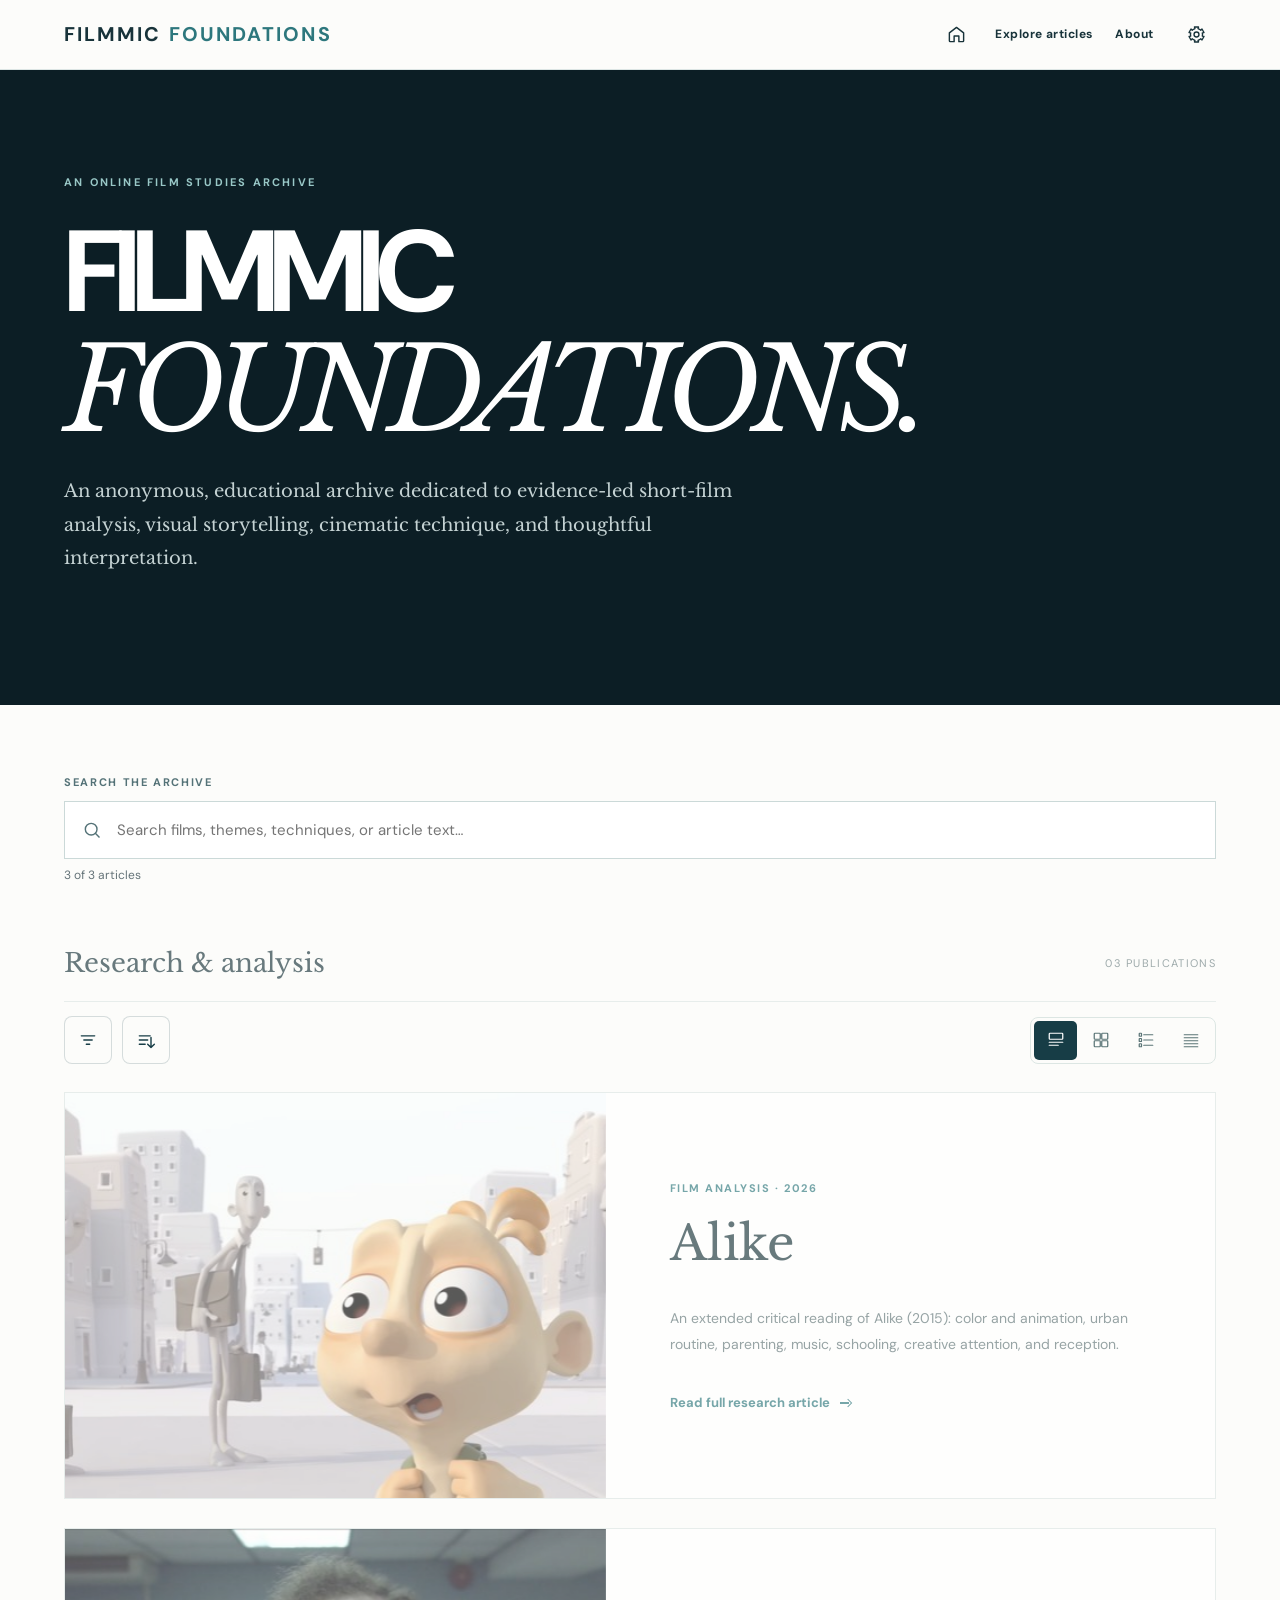
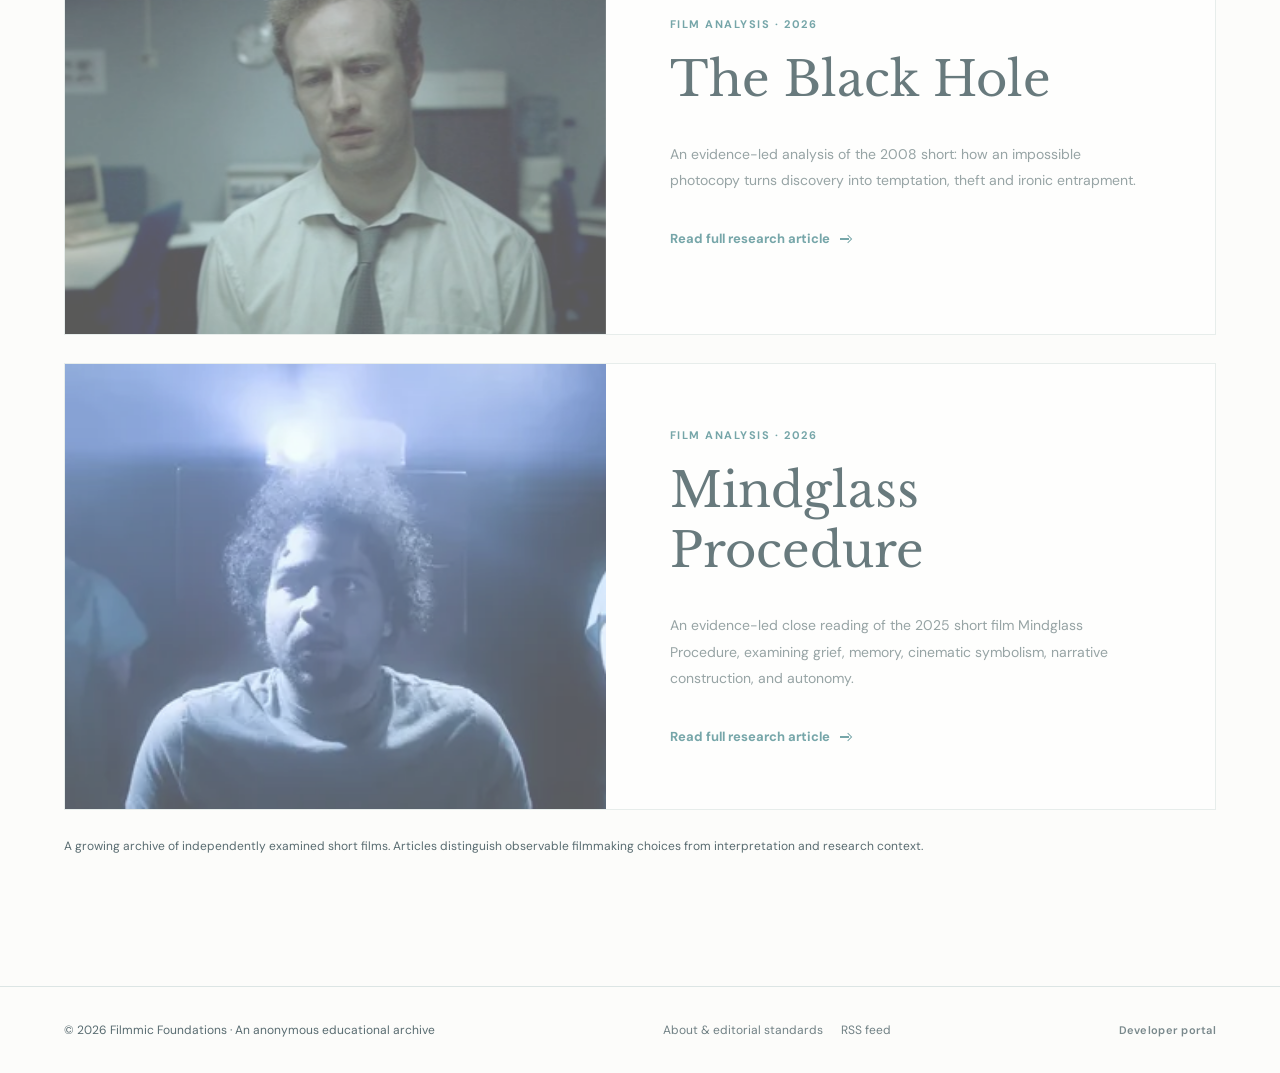
==== commit 92713042: "Update navigation, publication standards, article pages (49 files)" ====
--- a/index.html
+++ b/index.html
@@ -29,7 +29,7 @@
     <p>An evidence-led close reading of the 2025 short film Mindglass Procedure, examining grief, memory, cinematic symbolism, narrative construction, and autonomy.</p><span class="read">Read full research article <span class="css-arrow" aria-hidden="true"></span></span>
   </div></a><button type="button" class="archive-preview-trigger" data-preview="mindglassprocedure" aria-label="Preview Mindglass Procedure">Preview <span aria-hidden="true">↗</span></button></div>
 <div class="archive-card" data-title="Alike" data-year="2026" data-article-year="2026" data-film-year="2015" data-date="2026-10-21" data-genre="Animation,Drama" data-tags="creativity,attention,education,animation,color,parenting,autonomy,labor,music,reception,identity,autonomy,creativity,conformity,parent-child relationship,visual symbolism,editing,production design,color design,sound design,animation"><a class="entry" href="alike/">
-  <img src="alike/assets/alike-ending-embrace-beneath-red-tree.jpg" srcset="alike/assets/alike-ending-embrace-beneath-red-tree-640.jpg 640w, alike/assets/alike-ending-embrace-beneath-red-tree.jpg 1500w" sizes="(max-width: 700px) 100vw, (max-width: 1100px) 48vw, 600px" alt="Film still from Alike (2015): Copi and Paste embrace beneath the red tree" loading="lazy" decoding="async">
+  <img src="alike/assets/alike-paste-reacts-to-monochrome-city-cover.jpg" srcset="alike/assets/alike-paste-reacts-to-monochrome-city-cover-640.jpg 640w, alike/assets/alike-paste-reacts-to-monochrome-city-cover.jpg 1500w" sizes="(max-width: 700px) 100vw, (max-width: 1100px) 48vw, 600px" alt="Film still from Alike: Paste reacting with curiosity in the pale, conformist city" loading="lazy" decoding="async">
   <div class="entry-body"><div class="tag">FILM ANALYSIS · 2026</div><h3>Alike</h3>
     <p>An extended critical reading of Alike (2015): color and animation, urban routine, parenting, music, schooling, creative attention, and reception.</p><span class="read">Read full research article <span class="css-arrow" aria-hidden="true"></span></span>
   </div></a><button type="button" class="archive-preview-trigger" data-preview="alike" aria-label="Preview Alike">Preview <span aria-hidden="true">↗</span></button></div>
@@ -41,4 +41,4 @@
 <!-- ARTICLES END --></div><p class="no-results" hidden="" id="no-results">No articles match your search. Try another title or topic.</p>
 <p class="coming">A growing archive of independently examined short films. Articles distinguish observable filmmaking choices from interpretation and research context.</p></div></main><dialog class="archive-preview" id="archive-preview" aria-label="Article preview">
 <div class="preview-top"><span>FILMMIC FOUNDATIONS · ARTICLE PREVIEW</span><button type="button" class="preview-close" aria-label="Close preview">Close ×</button></div>
-<div class="preview-content"><div class="preview-gallery" id="preview-gallery"></div><div class="preview-copy"><span class="preview-kicker" id="preview-kicker"></span><h2 id="preview-title"></h2><p id="preview-description"></p><section class="preview-abstract" id="preview-abstract-section" hidden><h3>Abstract</h3><p id="preview-abstract"></p></section><div class="preview-meta" id="preview-meta"></div><div class="preview-actions"><a id="preview-read" href="#">Read article <span class="css-arrow" aria-hidden="true"></span></a><button type="button" id="preview-copy-link">Copy article link</button></div><p id="preview-feedback" role="status" aria-live="polite"></p></div></div></dialog><footer><span>© 2026 Filmmic Foundations · An anonymous educational archive</span><nav class="ff-footer-links" aria-label="Archive information"><a href="about/">About &amp; editorial standards</a><a href="feed.xml" type="application/rss+xml">RSS feed</a></nav><a class="ff-dev-footer-link" href="dev/" rel="nofollow">Developer portal</a></footer><script id="preview-manifest" type="application/json">{"mindglassprocedure":{"images":["assets/mindglass-procedure-laboratory-reveal.webp","assets/mindglass-procedure-opening-hourglass.webp","assets/mindglass-procedure-artificial-suburban-neighborhood.webp","assets/mindglass-procedure-torn-family-photograph.webp","assets/mindglass-procedure-miles-with-louis-and-greta.webp","assets/mindglass-procedure-opening-water-montage.webp"],"abstract":"Mindglass Procedure examines the relationship between grief, autobiographical memory, and the temptation to escape painful experience. Through its recurring water imagery, fragmented opening montage, artificial neighborhood, and laboratory revelation, the film connects personal loss to questions of identity, autonomy, and the ethics of memory modification. This analysis considers how cinematography, editing, production design, and narrative repetition reinforce those concerns, while distinguishing the fictional procedure from real-world psychological research.","image_captions":["The laboratory revelation","The opening hourglass","The artificial neighborhood","The torn family photograph","Miles with Louis and Greta","Water in the opening montage"]},"alike":{"title":"Alike","abstract":"In Alike (2015), the contrast between a uniform city and a musician’s vivid space allows color to function as narrative information. Repetition links the father’s working life to his son’s school experience, while a late gesture of recognition interrupts that routine. This reading examines color, staging, editing, sound, and animated performance, placing the film in conversation with research on autonomy and creativity without mistaking fictional allegory for empirical evidence.","images":["assets/alike-ending-embrace-beneath-red-tree.jpg","assets/alike-red-tree-in-monochrome-city.jpg","assets/alike-paste-and-violinist-under-tree.jpg","assets/alike-paste-and-copi-between-stacks.jpg","assets/alike-office-routine-repetition.jpg","assets/alike-paste-reacts-to-monochrome-city.jpg"],"image_captions":["Copi and Paste reunite beneath the red tree","The colored tree interrupts the uniform city","Paste discovers the street violinist","The father and son are framed by school and work materials","Rows of identical desks make repetition visible","Paste responds to the colorless commuter world"]},"the-black-hole":{"title":"The Black Hole","abstract":"The Black Hole turns a malfunctioning photocopier into a portable opening through solid surfaces. This analysis examines how the film teaches its visual rule, then converts curiosity into opportunism, theft, and entrapment.","images":["assets/black-hole-office-worker-portrait.jpg","assets/black-hole-printed-circle-on-paper.jpg","assets/black-hole-worker-at-photocopier.jpg","assets/black-hole-hand-through-copier.jpg","assets/black-hole-vending-machine-theft.jpg","assets/black-hole-worker-trapped-in-safe.jpg"],"image_captions":["An exhausted office worker establishes the film’s blue-gray baseline","The impossible black circle first appears as a physical object on paper","The photocopier frames discovery as an ordinary workplace interruption","The film’s central visual rule becomes clear through tactile experimentation","Small temptation escalates into deliberate theft at the vending machine","The final safe image turns shortcut-seeking into entrapment"]}}</script><script defer src="assets/js/home.js?v=classic-home-modern-controls-20261021"></script><script defer src="assets/js/dropdowns.js?v=classic-home-modern-controls-20261021"></script></body></html>+<div class="preview-content"><div class="preview-gallery" id="preview-gallery"></div><div class="preview-copy"><span class="preview-kicker" id="preview-kicker"></span><h2 id="preview-title"></h2><p id="preview-description"></p><section class="preview-abstract" id="preview-abstract-section" hidden><h3>Abstract</h3><p id="preview-abstract"></p></section><div class="preview-meta" id="preview-meta"></div><div class="preview-actions"><a id="preview-read" href="#">Read article <span class="css-arrow" aria-hidden="true"></span></a><button type="button" id="preview-copy-link">Copy article link</button></div><p id="preview-feedback" role="status" aria-live="polite"></p></div></div></dialog><footer><span>© 2026 Filmmic Foundations · An anonymous educational archive</span><nav class="ff-footer-links" aria-label="Archive information"><a href="about/">About &amp; editorial standards</a><a href="feed.xml" type="application/rss+xml">RSS feed</a></nav><a class="ff-dev-footer-link" href="dev/" rel="nofollow">Developer portal</a></footer><script id="preview-manifest" type="application/json">{"mindglassprocedure":{"images":["assets/mindglass-procedure-laboratory-reveal.webp","assets/mindglass-procedure-opening-hourglass.webp","assets/mindglass-procedure-artificial-suburban-neighborhood.webp","assets/mindglass-procedure-torn-family-photograph.webp","assets/mindglass-procedure-miles-with-louis-and-greta.webp","assets/mindglass-procedure-opening-water-montage.webp"],"abstract":"Mindglass Procedure examines the relationship between grief, autobiographical memory, and the temptation to escape painful experience. Through its recurring water imagery, fragmented opening montage, artificial neighborhood, and laboratory revelation, the film connects personal loss to questions of identity, autonomy, and the ethics of memory modification. This analysis considers how cinematography, editing, production design, and narrative repetition reinforce those concerns, while distinguishing the fictional procedure from real-world psychological research.","image_captions":["The laboratory revelation","The opening hourglass","The artificial neighborhood","The torn family photograph","Miles with Louis and Greta","Water in the opening montage"]},"alike":{"title":"Alike","abstract":"In Alike (2015), the contrast between a uniform city and a musician’s vivid space allows color to function as narrative information. Repetition links the father’s working life to his son’s school experience, while a late gesture of recognition interrupts that routine. This reading examines color, staging, editing, sound, and animated performance, placing the film in conversation with research on autonomy and creativity without mistaking fictional allegory for empirical evidence.","images":["assets/alike-paste-reacts-to-monochrome-city-cover.jpg","assets/alike-red-tree-in-monochrome-city.jpg","assets/alike-paste-and-violinist-under-tree.jpg","assets/alike-paste-and-copi-between-stacks.jpg","assets/alike-office-routine-repetition.jpg","assets/alike-ending-embrace-beneath-red-tree.jpg"],"image_captions":["Paste responds to the gray city while commuters walk past him","The colored tree interrupts the uniform city","Paste discovers the street violinist","The father and son are framed by school and work materials","Rows of identical desks make repetition visible","Copi and Paste reconnect beneath the red tree"]},"the-black-hole":{"title":"The Black Hole","abstract":"The Black Hole turns a malfunctioning photocopier into a portable opening through solid surfaces. This analysis examines how the film teaches its visual rule, then converts curiosity into opportunism, theft, and entrapment.","images":["assets/black-hole-office-worker-portrait.jpg","assets/black-hole-printed-circle-on-paper.jpg","assets/black-hole-worker-at-photocopier.jpg","assets/black-hole-hand-through-copier.jpg","assets/black-hole-vending-machine-theft.jpg","assets/black-hole-worker-trapped-in-safe.jpg"],"image_captions":["An exhausted office worker establishes the film’s blue-gray baseline","The impossible black circle first appears as a physical object on paper","The photocopier frames discovery as an ordinary workplace interruption","The film’s central visual rule becomes clear through tactile experimentation","Small temptation escalates into deliberate theft at the vending machine","The final safe image turns shortcut-seeking into entrapment"]}}</script><script defer src="assets/js/home.js?v=classic-home-modern-controls-20261021"></script><script defer src="assets/js/dropdowns.js?v=classic-home-modern-controls-20261021"></script></body></html>
--- a/assets/css/overlay-contract.css
+++ b/assets/css/overlay-contract.css
@@ -27,3 +27,53 @@
   background-image:none !important;
   animation:none !important;
 }
+
+
+/* 2026-10-23: viewer centered in the actual viewport. Earlier styles shifted
+   the modal down by the sticky menu height, making it look off-center.
+   Instead reserve equal safe space above and below the image viewer. */
+html body dialog.ffv-dialog {
+  position:fixed!important;
+  inset:0!important;
+  top:0!important;right:0!important;bottom:0!important;left:0!important;
+  margin:auto!important;
+  transform-origin:center center;
+  height:min(720px, calc(100dvh - 2 * var(--ff-modal-chrome-height, 134px) - 20px))!important;
+  max-height:calc(100dvh - 2 * var(--ff-modal-chrome-height, 134px) - 20px)!important;
+  width:min(1050px, calc(100vw - 24px))!important;
+}
+@media (max-height:540px) {
+  html body dialog.ffv-dialog {
+    height:calc(100dvh - 16px)!important; max-height:calc(100dvh - 16px)!important;
+  }
+}
+
+
+/* Final canonical image viewer geometry. dialog.showModal() uses the top layer;
+   both offsets must be zero, with equal top/bottom margins. Keep popup itself
+   centered, while menu bars are shaded uniformly by ::backdrop. */
+html body dialog#ffv-dialog.ffv-dialog,
+html body dialog.ffv-dialog[open] {
+  position:fixed!important;
+  inset:0!important;
+  top:0!important;right:0!important;bottom:0!important;left:0!important;
+  margin:auto!important;
+  width:min(1050px, calc(100vw - 32px))!important;
+  max-width:calc(100vw - 32px)!important;
+  height:min(720px, calc(100dvh - 32px))!important;
+  max-height:calc(100dvh - 32px)!important;
+  translate:none!important;
+  transform-origin:50% 50%!important;
+}
+@media(max-width:600px){
+  html body dialog#ffv-dialog.ffv-dialog {width:calc(100vw - 16px)!important;max-width:calc(100vw - 16px)!important;height:calc(100dvh - 16px)!important;max-height:calc(100dvh - 16px)!important;}
+}
+@media(max-height:540px){
+  html body dialog#ffv-dialog.ffv-dialog {height:calc(100dvh - 12px)!important;max-height:calc(100dvh - 12px)!important;}
+}
+/* Stable scrollbar gutter is reserved on the article shell. Native dialog
+   auto-margins center in its reduced layout width; extend the left inset by
+   the reserved gutter to center the viewer in the actual visual viewport. */
+html body dialog#ffv-dialog.ffv-dialog,
+html body dialog.ffv-dialog[open]{left:calc(100vw - 100%)!important}
+@media(max-width:600px){html body dialog#ffv-dialog.ffv-dialog{left:calc((100vw - 100%)/2)!important}}
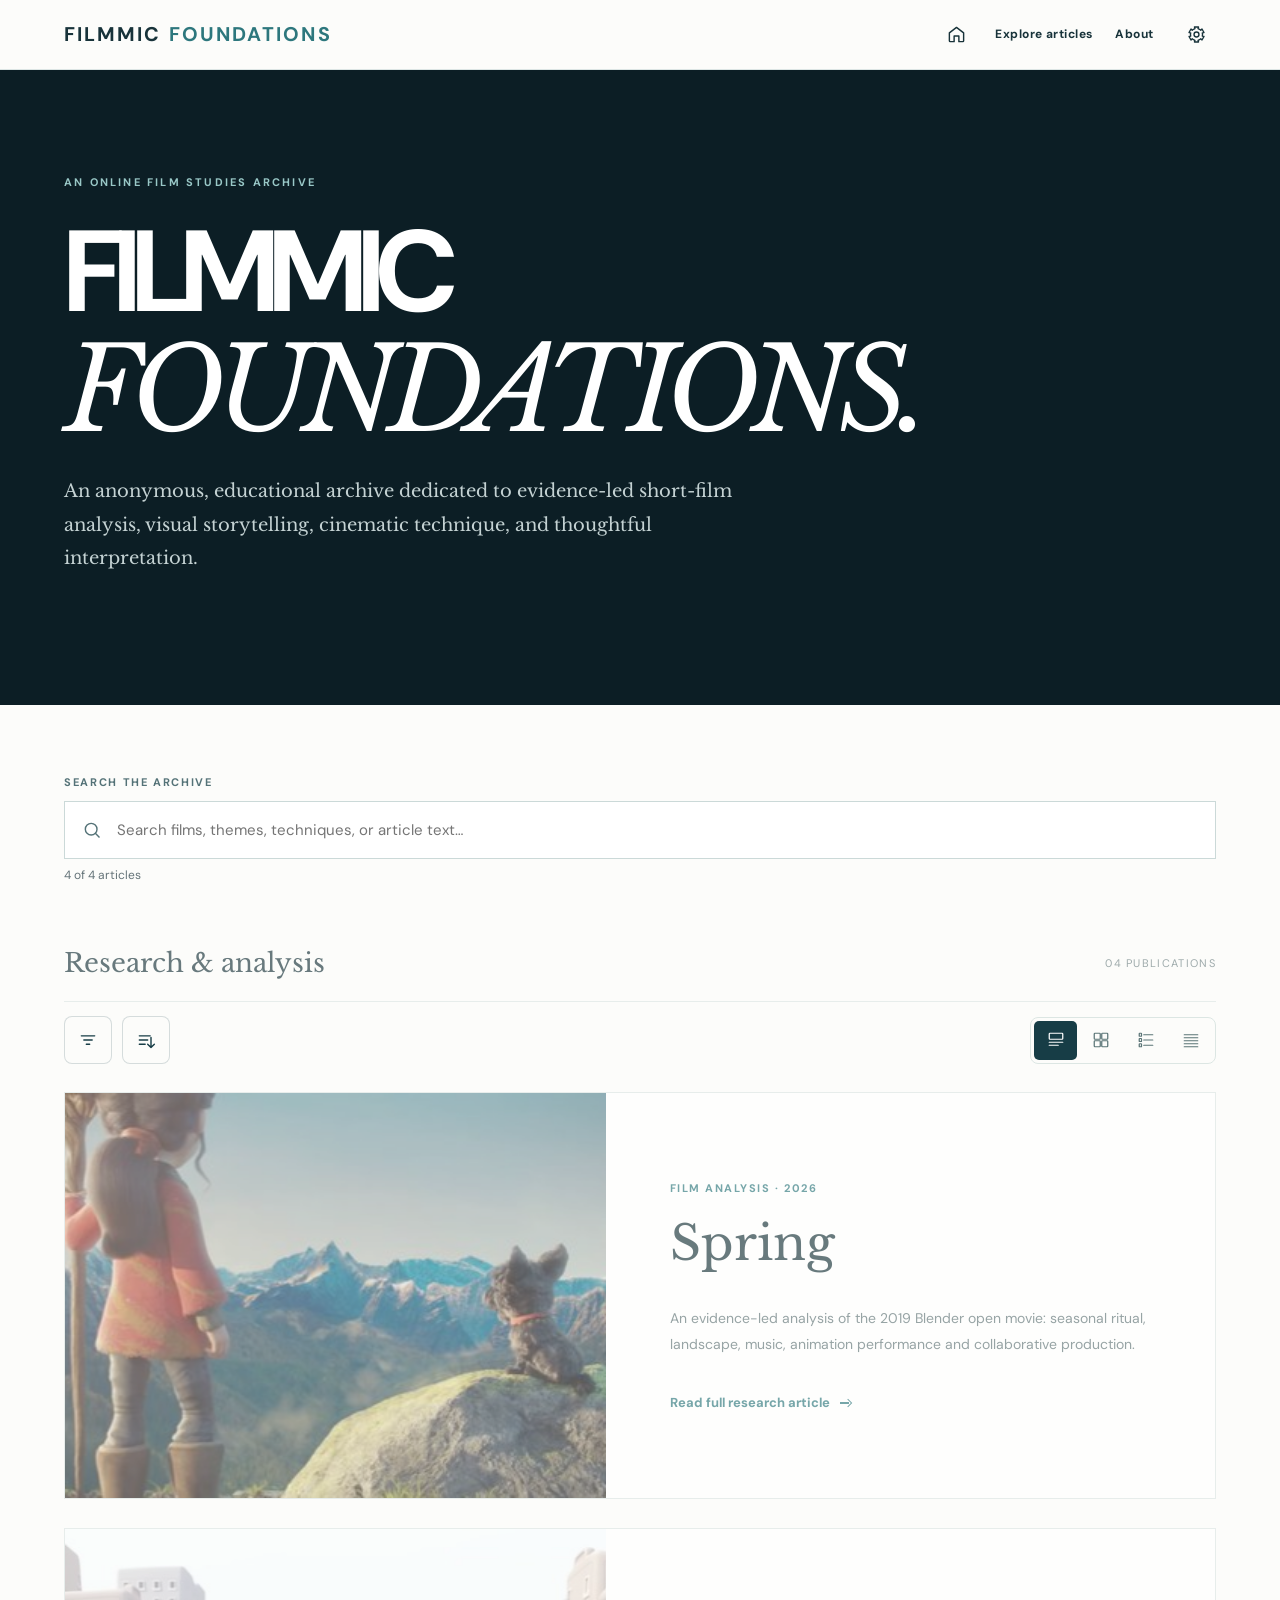
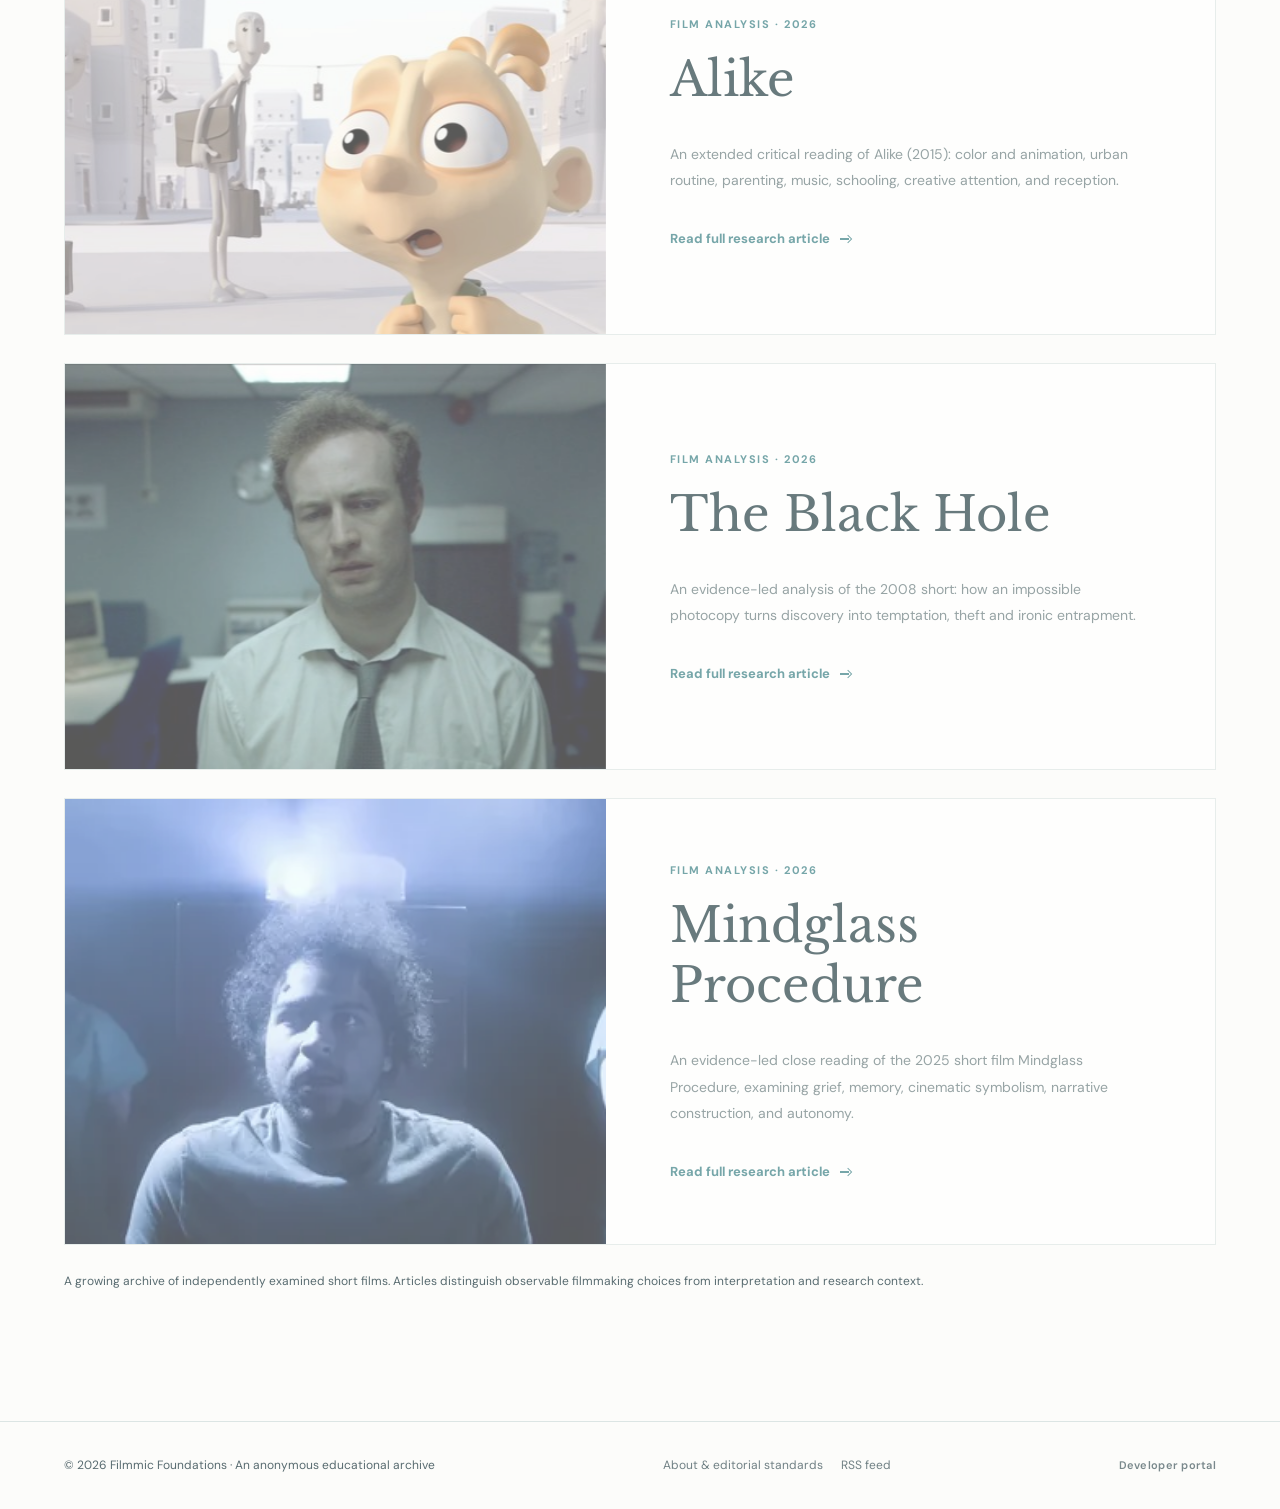
==== commit 76d54d52: "Update navigation, publication standards, article pages (26 files)" ====
--- a/index.html
+++ b/index.html
@@ -1,6 +1,6 @@
 <!DOCTYPE html>
 <html lang="en"><head><meta charset="utf-8"/><meta content="width=device-width, initial-scale=1" name="viewport"/><meta content="index,follow" name="robots"/><meta content="Filmmic Foundations is an anonymous educational archive of evidence-led critical analysis of short films, including visual storytelling, cinematic technique, and themes." name="description"/><link href="https://filmmicfoundations.github.io/" rel="canonical"/><meta content="Filmmic Foundations — Film Research Archive" property="og:title"/><meta content="Evidence-led analysis of short films, cinematic form, and visual storytelling." property="og:description"/><meta content="website" property="og:type"/><meta content="https://filmmicfoundations.github.io/" property="og:url"/><meta content="https://filmmicfoundations.github.io/assets/images/filmmic-foundations-share.jpg" property="og:image"/><meta content="Filmmic Foundations — Short Film Research Archive" property="og:image:alt"/><meta content="summary_large_image" name="twitter:card"/><title>Filmmic Foundations | Film Research Archive</title><meta name="ff-release" content="classic-home-modern-controls-20261021"/><link href="style.css?v=classic-home-modern-controls-20261021" rel="stylesheet"/><link href="/feed.xml" rel="alternate" title="Filmmic Foundations research updates" type="application/rss+xml"/>
-<script>try{(()=>{let s={};try{s=JSON.parse(localStorage.getItem("filmmic-foundations-settings")||"{}")||{}}catch(_){ }const t=s.theme||localStorage.getItem("filmmic-foundations-theme")||"light";document.documentElement.dataset.theme=t==="system"?(matchMedia("(prefers-color-scheme: dark)").matches?"dark":"light"):t})()}catch(_){}</script><link href="assets/css/home.css?v=classic-home-modern-controls-20261021&fix=popup-safe-20261021" rel="stylesheet"/><link href="assets/css/site-header.css?v=classic-home-modern-controls-20261021" rel="stylesheet"/><link href="assets/css/publication.css" rel="stylesheet"/><link href="assets/css/print.css" media="print" rel="stylesheet"/><link href="assets/images/apple-touch-icon.png" rel="apple-touch-icon" sizes="180x180"/><link href="assets/css/site-settings.css?fix=popup-safe-20261021" rel="stylesheet"/><script defer="" src="assets/js/site-settings.js?v=classic-home-modern-controls-20261021"></script><link href="assets/images/favicon-32.png" rel="icon" sizes="32x32" type="image/png"/><link href="assets/images/favicon-192.png" rel="icon" sizes="192x192" type="image/png"/><link href="favicon.ico" rel="icon" sizes="any" type="image/x-icon"/><link href="favicon.svg" rel="icon" type="image/svg+xml"/><meta content="Filmmic Foundations" property="og:site_name"/><meta content="image/jpeg" property="og:image:type"/><meta content="1200" property="og:image:width"/><meta content="630" property="og:image:height"/><meta content="https://filmmicfoundations.github.io/assets/images/filmmic-foundations-share.jpg" name="twitter:image"/><meta content="Filmmic Foundations — Film Research Archive" name="twitter:title"/><meta content="Evidence-led analysis of short films, cinematic form, and visual storytelling." name="twitter:description"/><link rel="stylesheet" href="assets/css/dropdowns.css?v=classic-home-modern-controls-20261021"/><link rel="stylesheet" href="assets/css/archive-filters.css?v=classic-home-modern-controls-20261021"/><link rel="stylesheet" href="assets/css/overlay-contract.css?v=20261021-audit"/><script id="ff-site-schema" type="application/ld+json">{"@context":"https://schema.org","@graph":[{"@type":"WebSite","name":"Filmmic Foundations","url":"https://filmmicfoundations.github.io/","description":"Anonymous educational analysis of short films.","potentialAction":{"@type":"SearchAction","target":{"@type":"EntryPoint","urlTemplate":"https://filmmicfoundations.github.io/?q={search_term_string}"},"query-input":"required name=search_term_string"}},{"@type":"CollectionPage","name":"Film Research Archive","url":"https://filmmicfoundations.github.io/","isPartOf":{"@id":"https://filmmicfoundations.github.io/"},"about":"Short-film research, cinematic techniques, and close visual analysis"},{"@type":"Organization","name":"Filmmic Foundations","url":"https://filmmicfoundations.github.io/"}]}</script></head><body><a class="ff-skip-link" href="#articles">Skip to articles</a><header class="topbar ff-site-header"><a class="brand ff-site-brand" href="./">FILMMIC <span>FOUNDATIONS</span></a><nav class="site-nav site-nav-simple ff-site-nav" aria-label="Main navigation"><a class="nav-link ff-home-link" href="./" aria-current="page" aria-label="Home" title="Home"><svg viewBox="0 0 24 24" fill="none" stroke="currentColor" stroke-width="1.8" stroke-linecap="round" stroke-linejoin="round" aria-hidden="true"><path d="m3 10 9-7 9 7v10a1 1 0 0 1-1 1h-5v-7H9v7H4a1 1 0 0 1-1-1z"/></svg></a><a class="nav-link" href="#articles">Explore articles</a><a class="nav-link" href="about/">About</a><button class="ff-settings-toggle" type="button" aria-label="Open settings" aria-haspopup="dialog" aria-controls="ff-settings-dialog" title="Reading preferences"><svg viewBox="0 0 24 24" fill="none" stroke="currentColor" stroke-width="1.75" stroke-linecap="round" stroke-linejoin="round" aria-hidden="true"><path d="M 8.2 5.42 L 10.03 4.66 L 9.46 2.53 L 14.54 2.53 L 13.97 4.66 L 15.8 5.42 L 17.37 6.63 L 18.93 5.07 L 21.47 9.46 L 19.34 10.03 L 19.6 12 L 19.34 13.97 L 21.47 14.54 L 18.93 18.93 L 17.37 17.37 L 15.8 18.58 L 13.97 19.34 L 14.54 21.47 L 9.46 21.47 L 10.03 19.34 L 8.2 18.58 L 6.63 17.37 L 5.07 18.93 L 2.53 14.54 L 4.66 13.97 L 4.4 12 L 4.66 10.03 L 2.53 9.46 L 5.07 5.07 L 6.63 6.63 Z"/><circle cx="12" cy="12" r="3.1"/></svg></button></nav></header><section class="masthead"><div class="wrap"><div class="eyebrow">AN ONLINE FILM STUDIES ARCHIVE</div><h1>FILMMIC<br/><em>FOUNDATIONS.</em></h1><p>An anonymous, educational archive dedicated to evidence-led short-film analysis, visual storytelling, cinematic technique, and thoughtful interpretation.</p></div></section><main class="section" id="articles"><div class="wrap" id="search"><label class="search-label" for="article-search">SEARCH THE ARCHIVE</label><div class="search-shell"><svg aria-hidden="true" fill="none" height="20" stroke="currentColor" stroke-width="1.7" viewbox="0 0 24 24" width="20"><circle cx="11" cy="11" r="7"></circle><path d="m16 16 5 5"></path></svg><input aria-controls="article-results" autocomplete="off" id="article-search" placeholder="Search films, themes, techniques, or article text…" type="search"/><button aria-label="Clear search" hidden="" id="clear-search" type="button">Clear</button></div><p aria-live="polite" class="search-status" id="search-status" role="status"></p></div><div class="wrap"><div class="section-head"><h2>Research &amp; analysis</h2><small>03 PUBLICATIONS</small></div><div class="archive-control-line ff-discover" id="ff-discover" aria-label="Archive display options">
+<script>try{(()=>{let s={};try{s=JSON.parse(localStorage.getItem("filmmic-foundations-settings")||"{}")||{}}catch(_){ }const t=s.theme||localStorage.getItem("filmmic-foundations-theme")||"light";document.documentElement.dataset.theme=t==="system"?(matchMedia("(prefers-color-scheme: dark)").matches?"dark":"light"):t})()}catch(_){}</script><link href="assets/css/home.css?v=classic-home-modern-controls-20261021&fix=popup-safe-20261021" rel="stylesheet"/><link href="assets/css/site-header.css?v=classic-home-modern-controls-20261021" rel="stylesheet"/><link href="assets/css/publication.css" rel="stylesheet"/><link href="assets/css/print.css" media="print" rel="stylesheet"/><link href="assets/images/apple-touch-icon.png" rel="apple-touch-icon" sizes="180x180"/><link href="assets/css/site-settings.css?fix=popup-safe-20261021" rel="stylesheet"/><script defer="" src="assets/js/site-settings.js?v=classic-home-modern-controls-20261021"></script><link href="assets/images/favicon-32.png" rel="icon" sizes="32x32" type="image/png"/><link href="assets/images/favicon-192.png" rel="icon" sizes="192x192" type="image/png"/><link href="favicon.ico" rel="icon" sizes="any" type="image/x-icon"/><link href="favicon.svg" rel="icon" type="image/svg+xml"/><meta content="Filmmic Foundations" property="og:site_name"/><meta content="image/jpeg" property="og:image:type"/><meta content="1200" property="og:image:width"/><meta content="630" property="og:image:height"/><meta content="https://filmmicfoundations.github.io/assets/images/filmmic-foundations-share.jpg" name="twitter:image"/><meta content="Filmmic Foundations — Film Research Archive" name="twitter:title"/><meta content="Evidence-led analysis of short films, cinematic form, and visual storytelling." name="twitter:description"/><link rel="stylesheet" href="assets/css/dropdowns.css?v=classic-home-modern-controls-20261021"/><link rel="stylesheet" href="assets/css/archive-filters.css?v=classic-home-modern-controls-20261021"/><link rel="stylesheet" href="assets/css/overlay-contract.css?v=20261021-audit"/><script id="ff-site-schema" type="application/ld+json">{"@context":"https://schema.org","@graph":[{"@type":"WebSite","name":"Filmmic Foundations","url":"https://filmmicfoundations.github.io/","description":"Anonymous educational analysis of short films.","potentialAction":{"@type":"SearchAction","target":{"@type":"EntryPoint","urlTemplate":"https://filmmicfoundations.github.io/?q={search_term_string}"},"query-input":"required name=search_term_string"}},{"@type":"CollectionPage","name":"Film Research Archive","url":"https://filmmicfoundations.github.io/","isPartOf":{"@id":"https://filmmicfoundations.github.io/"},"about":"Short-film research, cinematic techniques, and close visual analysis"},{"@type":"Organization","name":"Filmmic Foundations","url":"https://filmmicfoundations.github.io/"}]}</script></head><body><a class="ff-skip-link" href="#articles">Skip to articles</a><header class="topbar ff-site-header"><a class="brand ff-site-brand" href="./">FILMMIC <span>FOUNDATIONS</span></a><nav class="site-nav site-nav-simple ff-site-nav" aria-label="Main navigation"><a class="nav-link ff-home-link" href="./" aria-current="page" aria-label="Home" title="Home"><svg viewBox="0 0 24 24" fill="none" stroke="currentColor" stroke-width="1.8" stroke-linecap="round" stroke-linejoin="round" aria-hidden="true"><path d="m3 10 9-7 9 7v10a1 1 0 0 1-1 1h-5v-7H9v7H4a1 1 0 0 1-1-1z"/></svg></a><a class="nav-link" href="#articles">Explore articles</a><a class="nav-link" href="about/">About</a><button class="ff-settings-toggle" type="button" aria-label="Open settings" aria-haspopup="dialog" aria-controls="ff-settings-dialog" title="Reading preferences"><svg viewBox="0 0 24 24" fill="none" stroke="currentColor" stroke-width="1.75" stroke-linecap="round" stroke-linejoin="round" aria-hidden="true"><path d="M 8.2 5.42 L 10.03 4.66 L 9.46 2.53 L 14.54 2.53 L 13.97 4.66 L 15.8 5.42 L 17.37 6.63 L 18.93 5.07 L 21.47 9.46 L 19.34 10.03 L 19.6 12 L 19.34 13.97 L 21.47 14.54 L 18.93 18.93 L 17.37 17.37 L 15.8 18.58 L 13.97 19.34 L 14.54 21.47 L 9.46 21.47 L 10.03 19.34 L 8.2 18.58 L 6.63 17.37 L 5.07 18.93 L 2.53 14.54 L 4.66 13.97 L 4.4 12 L 4.66 10.03 L 2.53 9.46 L 5.07 5.07 L 6.63 6.63 Z"/><circle cx="12" cy="12" r="3.1"/></svg></button></nav></header><section class="masthead"><div class="wrap"><div class="eyebrow">AN ONLINE FILM STUDIES ARCHIVE</div><h1>FILMMIC<br/><em>FOUNDATIONS.</em></h1><p>An anonymous, educational archive dedicated to evidence-led short-film analysis, visual storytelling, cinematic technique, and thoughtful interpretation.</p></div></section><main class="section" id="articles"><div class="wrap" id="search"><label class="search-label" for="article-search">SEARCH THE ARCHIVE</label><div class="search-shell"><svg aria-hidden="true" fill="none" height="20" stroke="currentColor" stroke-width="1.7" viewbox="0 0 24 24" width="20"><circle cx="11" cy="11" r="7"></circle><path d="m16 16 5 5"></path></svg><input aria-controls="article-results" autocomplete="off" id="article-search" placeholder="Search films, themes, techniques, or article text…" type="search"/><button aria-label="Clear search" hidden="" id="clear-search" type="button">Clear</button></div><p aria-live="polite" class="search-status" id="search-status" role="status"></p></div><div class="wrap"><div class="section-head"><h2>Research &amp; analysis</h2><small>04 PUBLICATIONS</small></div><div class="archive-control-line ff-discover" id="ff-discover" aria-label="Archive display options">
 <div class="ff-picker" id="ff-filter-wrap">
   <button class="ff-picker-toggle" id="ff-filter-toggle" type="button" aria-label="Filter articles" title="Filter articles" aria-expanded="false" aria-controls="ff-filter-panel"><svg viewBox="0 0 24 24" width="20" height="20" fill="none" stroke="currentColor" stroke-width="1.7" stroke-linecap="round" stroke-linejoin="round" aria-hidden="true"><path d="M4 7h16M7 12h10M10 17h4"/></svg><span class="ff-filter-active" id="active-filter-count" hidden aria-hidden="true"></span></button>
   <div class="ff-discover-panel ff-filters-panel" id="ff-filter-panel" hidden>
@@ -38,7 +38,12 @@
   <div class="entry-body"><div class="tag">FILM ANALYSIS · 2026</div><h3>The Black Hole</h3>
     <p>An evidence-led analysis of the 2008 short: how an impossible photocopy turns discovery into temptation, theft and ironic entrapment.</p><span class="read">Read full research article <span class="css-arrow" aria-hidden="true"></span></span>
   </div></a><button type="button" class="archive-preview-trigger" data-preview="the-black-hole" aria-label="Preview The Black Hole">Preview <span aria-hidden="true">↗</span></button></div>
+<div class="archive-card" data-title="Spring" data-year="2026" data-article-year="2026" data-film-year="2019" data-date="2026-10-23" data-genre="Animation,Fantasy,Short film" data-tags="seasonal cycle,nature,animated short,open movie,sound design,Blender,visual storytelling,renewal,reciprocity,environment,ritual,companionship,agency,continuity,computer animation,visual effects,color,sound design,production design,character animation"><a class="entry" href="spring/">
+  <img src="spring/assets/spring-and-autumn-over-renewed-valley.jpg" srcset="spring/assets/spring-and-autumn-over-renewed-valley-640.jpg 640w, spring/assets/spring-and-autumn-over-renewed-valley.jpg 1500w" sizes="(max-width: 700px) 100vw, (max-width: 1100px) 48vw, 600px" alt="Film still from Spring showing the protagonist and her dog overlooking the restored sunlit valley" loading="lazy" decoding="async">
+  <div class="entry-body"><div class="tag">FILM ANALYSIS · 2026</div><h3>Spring</h3>
+    <p>An evidence-led analysis of the 2019 Blender open movie: seasonal ritual, landscape, music, animation performance and collaborative production.</p><span class="read">Read full research article <span class="css-arrow" aria-hidden="true"></span></span>
+  </div></a><button type="button" class="archive-preview-trigger" data-preview="spring" aria-label="Preview Spring">Preview <span aria-hidden="true">↗</span></button></div>
 <!-- ARTICLES END --></div><p class="no-results" hidden="" id="no-results">No articles match your search. Try another title or topic.</p>
 <p class="coming">A growing archive of independently examined short films. Articles distinguish observable filmmaking choices from interpretation and research context.</p></div></main><dialog class="archive-preview" id="archive-preview" aria-label="Article preview">
 <div class="preview-top"><span>FILMMIC FOUNDATIONS · ARTICLE PREVIEW</span><button type="button" class="preview-close" aria-label="Close preview">Close ×</button></div>
-<div class="preview-content"><div class="preview-gallery" id="preview-gallery"></div><div class="preview-copy"><span class="preview-kicker" id="preview-kicker"></span><h2 id="preview-title"></h2><p id="preview-description"></p><section class="preview-abstract" id="preview-abstract-section" hidden><h3>Abstract</h3><p id="preview-abstract"></p></section><div class="preview-meta" id="preview-meta"></div><div class="preview-actions"><a id="preview-read" href="#">Read article <span class="css-arrow" aria-hidden="true"></span></a><button type="button" id="preview-copy-link">Copy article link</button></div><p id="preview-feedback" role="status" aria-live="polite"></p></div></div></dialog><footer><span>© 2026 Filmmic Foundations · An anonymous educational archive</span><nav class="ff-footer-links" aria-label="Archive information"><a href="about/">About &amp; editorial standards</a><a href="feed.xml" type="application/rss+xml">RSS feed</a></nav><a class="ff-dev-footer-link" href="dev/" rel="nofollow">Developer portal</a></footer><script id="preview-manifest" type="application/json">{"mindglassprocedure":{"images":["assets/mindglass-procedure-laboratory-reveal.webp","assets/mindglass-procedure-opening-hourglass.webp","assets/mindglass-procedure-artificial-suburban-neighborhood.webp","assets/mindglass-procedure-torn-family-photograph.webp","assets/mindglass-procedure-miles-with-louis-and-greta.webp","assets/mindglass-procedure-opening-water-montage.webp"],"abstract":"Mindglass Procedure examines the relationship between grief, autobiographical memory, and the temptation to escape painful experience. Through its recurring water imagery, fragmented opening montage, artificial neighborhood, and laboratory revelation, the film connects personal loss to questions of identity, autonomy, and the ethics of memory modification. This analysis considers how cinematography, editing, production design, and narrative repetition reinforce those concerns, while distinguishing the fictional procedure from real-world psychological research.","image_captions":["The laboratory revelation","The opening hourglass","The artificial neighborhood","The torn family photograph","Miles with Louis and Greta","Water in the opening montage"]},"alike":{"title":"Alike","abstract":"In Alike (2015), the contrast between a uniform city and a musician’s vivid space allows color to function as narrative information. Repetition links the father’s working life to his son’s school experience, while a late gesture of recognition interrupts that routine. This reading examines color, staging, editing, sound, and animated performance, placing the film in conversation with research on autonomy and creativity without mistaking fictional allegory for empirical evidence.","images":["assets/alike-paste-reacts-to-monochrome-city-cover.jpg","assets/alike-red-tree-in-monochrome-city.jpg","assets/alike-paste-and-violinist-under-tree.jpg","assets/alike-paste-and-copi-between-stacks.jpg","assets/alike-office-routine-repetition.jpg","assets/alike-ending-embrace-beneath-red-tree.jpg"],"image_captions":["Paste responds to the gray city while commuters walk past him","The colored tree interrupts the uniform city","Paste discovers the street violinist","The father and son are framed by school and work materials","Rows of identical desks make repetition visible","Copi and Paste reconnect beneath the red tree"]},"the-black-hole":{"title":"The Black Hole","abstract":"The Black Hole turns a malfunctioning photocopier into a portable opening through solid surfaces. This analysis examines how the film teaches its visual rule, then converts curiosity into opportunism, theft, and entrapment.","images":["assets/black-hole-office-worker-portrait.jpg","assets/black-hole-printed-circle-on-paper.jpg","assets/black-hole-worker-at-photocopier.jpg","assets/black-hole-hand-through-copier.jpg","assets/black-hole-vending-machine-theft.jpg","assets/black-hole-worker-trapped-in-safe.jpg"],"image_captions":["An exhausted office worker establishes the film’s blue-gray baseline","The impossible black circle first appears as a physical object on paper","The photocopier frames discovery as an ordinary workplace interruption","The film’s central visual rule becomes clear through tactile experimentation","Small temptation escalates into deliberate theft at the vending machine","The final safe image turns shortcut-seeking into entrapment"]}}</script><script defer src="assets/js/home.js?v=classic-home-modern-controls-20261021"></script><script defer src="assets/js/dropdowns.js?v=classic-home-modern-controls-20261021"></script></body></html>+<div class="preview-content"><div class="preview-gallery" id="preview-gallery"></div><div class="preview-copy"><span class="preview-kicker" id="preview-kicker"></span><h2 id="preview-title"></h2><p id="preview-description"></p><section class="preview-abstract" id="preview-abstract-section" hidden><h3>Abstract</h3><p id="preview-abstract"></p></section><div class="preview-meta" id="preview-meta"></div><div class="preview-actions"><a id="preview-read" href="#">Read article <span class="css-arrow" aria-hidden="true"></span></a><button type="button" id="preview-copy-link">Copy article link</button></div><p id="preview-feedback" role="status" aria-live="polite"></p></div></div></dialog><footer><span>© 2026 Filmmic Foundations · An anonymous educational archive</span><nav class="ff-footer-links" aria-label="Archive information"><a href="about/">About &amp; editorial standards</a><a href="feed.xml" type="application/rss+xml">RSS feed</a></nav><a class="ff-dev-footer-link" href="dev/" rel="nofollow">Developer portal</a></footer><script id="preview-manifest" type="application/json">{"mindglassprocedure":{"images":["assets/mindglass-procedure-laboratory-reveal.webp","assets/mindglass-procedure-opening-hourglass.webp","assets/mindglass-procedure-artificial-suburban-neighborhood.webp","assets/mindglass-procedure-torn-family-photograph.webp","assets/mindglass-procedure-miles-with-louis-and-greta.webp","assets/mindglass-procedure-opening-water-montage.webp"],"abstract":"Mindglass Procedure examines the relationship between grief, autobiographical memory, and the temptation to escape painful experience. Through its recurring water imagery, fragmented opening montage, artificial neighborhood, and laboratory revelation, the film connects personal loss to questions of identity, autonomy, and the ethics of memory modification. This analysis considers how cinematography, editing, production design, and narrative repetition reinforce those concerns, while distinguishing the fictional procedure from real-world psychological research.","image_captions":["The laboratory revelation","The opening hourglass","The artificial neighborhood","The torn family photograph","Miles with Louis and Greta","Water in the opening montage"]},"alike":{"title":"Alike","abstract":"In Alike (2015), the contrast between a uniform city and a musician’s vivid space allows color to function as narrative information. Repetition links the father’s working life to his son’s school experience, while a late gesture of recognition interrupts that routine. This reading examines color, staging, editing, sound, and animated performance, placing the film in conversation with research on autonomy and creativity without mistaking fictional allegory for empirical evidence.","images":["assets/alike-paste-reacts-to-monochrome-city-cover.jpg","assets/alike-red-tree-in-monochrome-city.jpg","assets/alike-paste-and-violinist-under-tree.jpg","assets/alike-paste-and-copi-between-stacks.jpg","assets/alike-office-routine-repetition.jpg","assets/alike-ending-embrace-beneath-red-tree.jpg"],"image_captions":["Paste responds to the gray city while commuters walk past him","The colored tree interrupts the uniform city","Paste discovers the street violinist","The father and son are framed by school and work materials","Rows of identical desks make repetition visible","Copi and Paste reconnect beneath the red tree"]},"the-black-hole":{"title":"The Black Hole","abstract":"The Black Hole turns a malfunctioning photocopier into a portable opening through solid surfaces. This analysis examines how the film teaches its visual rule, then converts curiosity into opportunism, theft, and entrapment.","images":["assets/black-hole-office-worker-portrait.jpg","assets/black-hole-printed-circle-on-paper.jpg","assets/black-hole-worker-at-photocopier.jpg","assets/black-hole-hand-through-copier.jpg","assets/black-hole-vending-machine-theft.jpg","assets/black-hole-worker-trapped-in-safe.jpg"],"image_captions":["An exhausted office worker establishes the film’s blue-gray baseline","The impossible black circle first appears as a physical object on paper","The photocopier frames discovery as an ordinary workplace interruption","The film’s central visual rule becomes clear through tactile experimentation","Small temptation escalates into deliberate theft at the vending machine","The final safe image turns shortcut-seeking into entrapment"]},"spring":{"title":"Spring","abstract":"Andy Goralczyk's *Spring* (2019) follows a shepherd girl and her dog through a valley held in winter as they encounter ancient spirits and help restore the season's motion. The film contains no spoken dialogue, yet communicates a relatively complex set of rules through changes in landscape, character movement, sound, and an object that links a human gesture to a much larger environment. This analysis argues that *Spring* makes environmental change feel reciprocal: the child does not simply defeat winter, but learns how to participate in a preexisting pattern of call, response, danger, and renewal. A concise visual grammar of color, scale, rhythm, and repeated motifs makes that pattern legible. The discussion uses the film and the production team's published materials as primary sources; interviews, scholarly animation and film-music studies, independent criticism, awards records, and tertiary film catalogs add context. Ecological and ritual interpretations are presented as readings of a fictional fantasy, not as documentary claims about natural systems. [1][2][8][15][16]","images":["assets/spring-and-autumn-over-renewed-valley.jpg","assets/spring-shepherd-girl-with-staff.jpg","assets/spring-ancient-spirit-scale.jpg","assets/spring-first-glowing-chime.jpg","assets/spring-clouds-opening-over-mountains.jpg","assets/spring-first-flowers-return.jpg"],"image_captions":["The final expansive shot returns the girl and dog to a valley whose newly visible contours complete the seasonal cycle.","The staff is visible before its ritual function becomes clear, linking an ordinary traveler’s tool to later communication.","The spirit dwarfs the human figure; its physical scale gives a small gesture extraordinary stakes.","The small illuminated chime makes an otherwise invisible exchange tangible and gives viewers a precise object to track.","The contrast of expansive sunlit peaks and obscured valley makes weather a measure of narrative scale.","The close-up of flowering plants makes seasonal renewal visible through small material details."]}}</script><script defer src="assets/js/home.js?v=classic-home-modern-controls-20261021"></script><script defer src="assets/js/dropdowns.js?v=classic-home-modern-controls-20261021"></script></body></html>
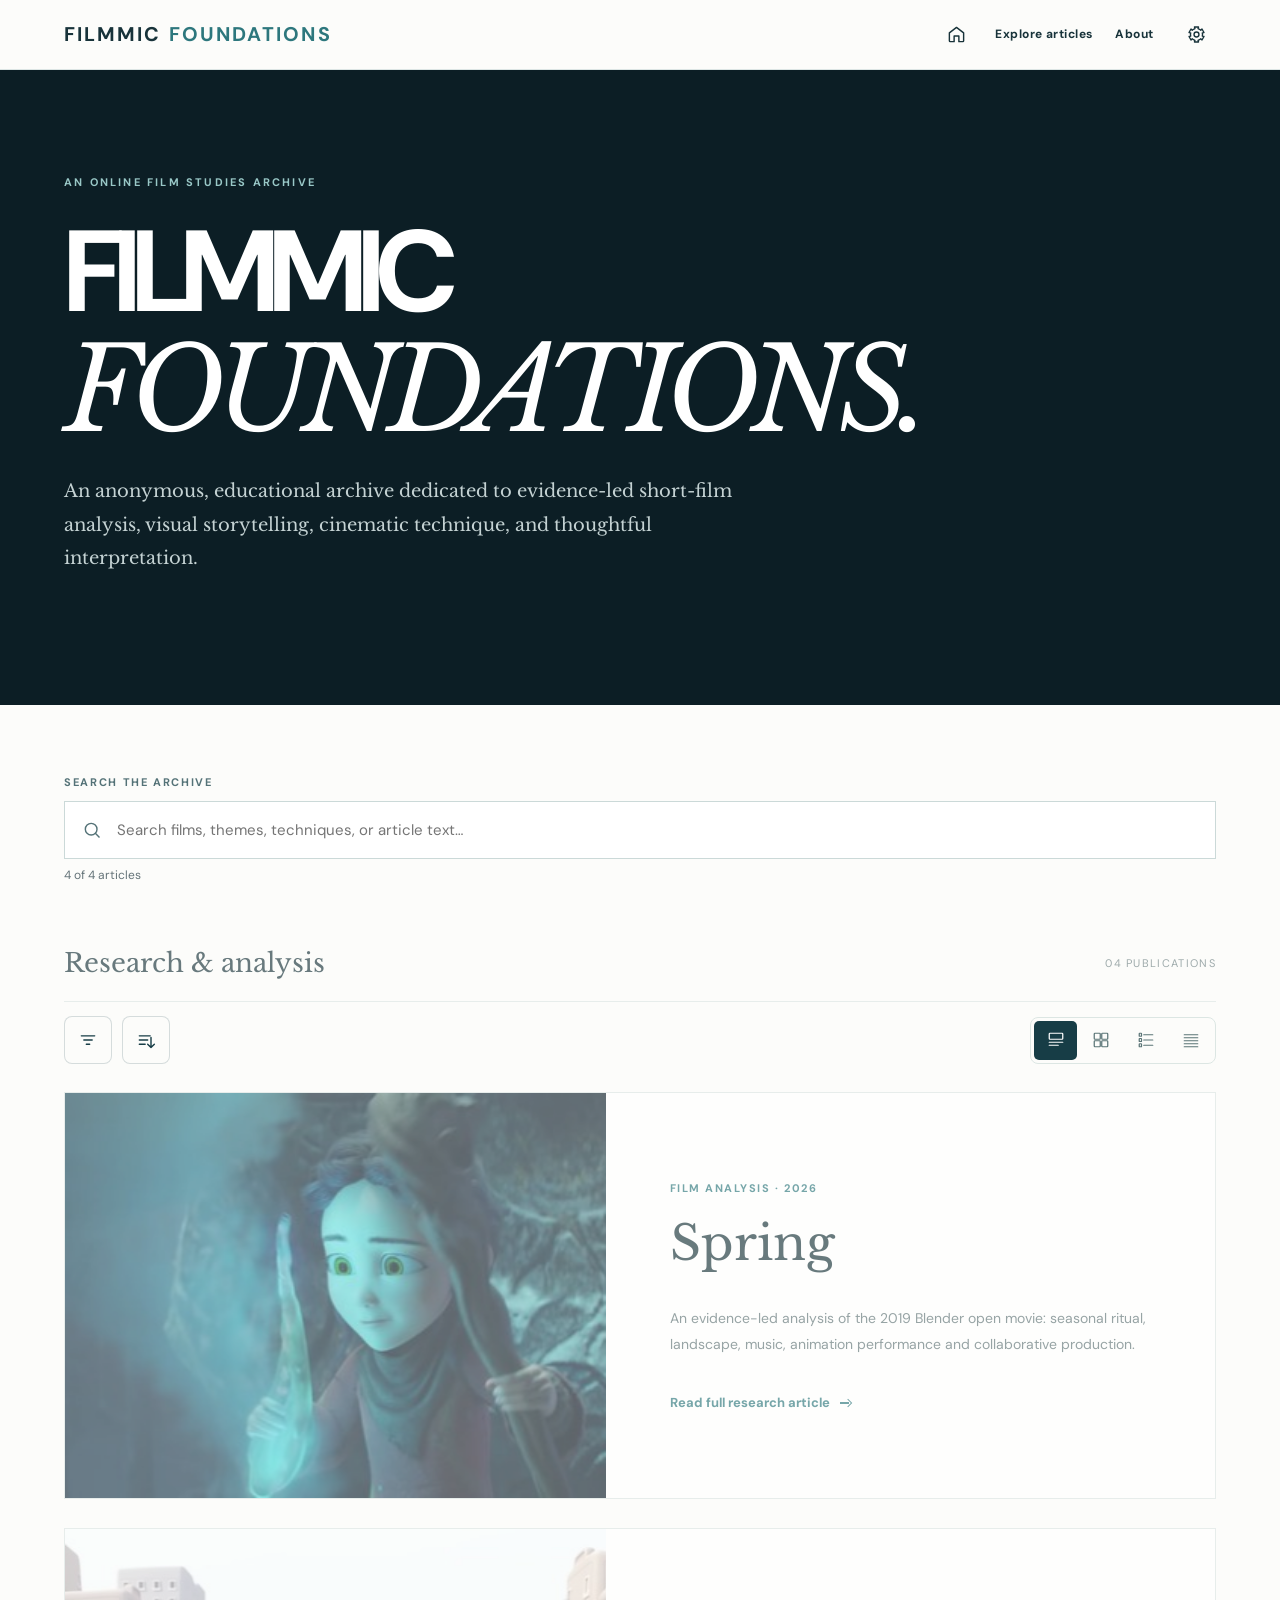
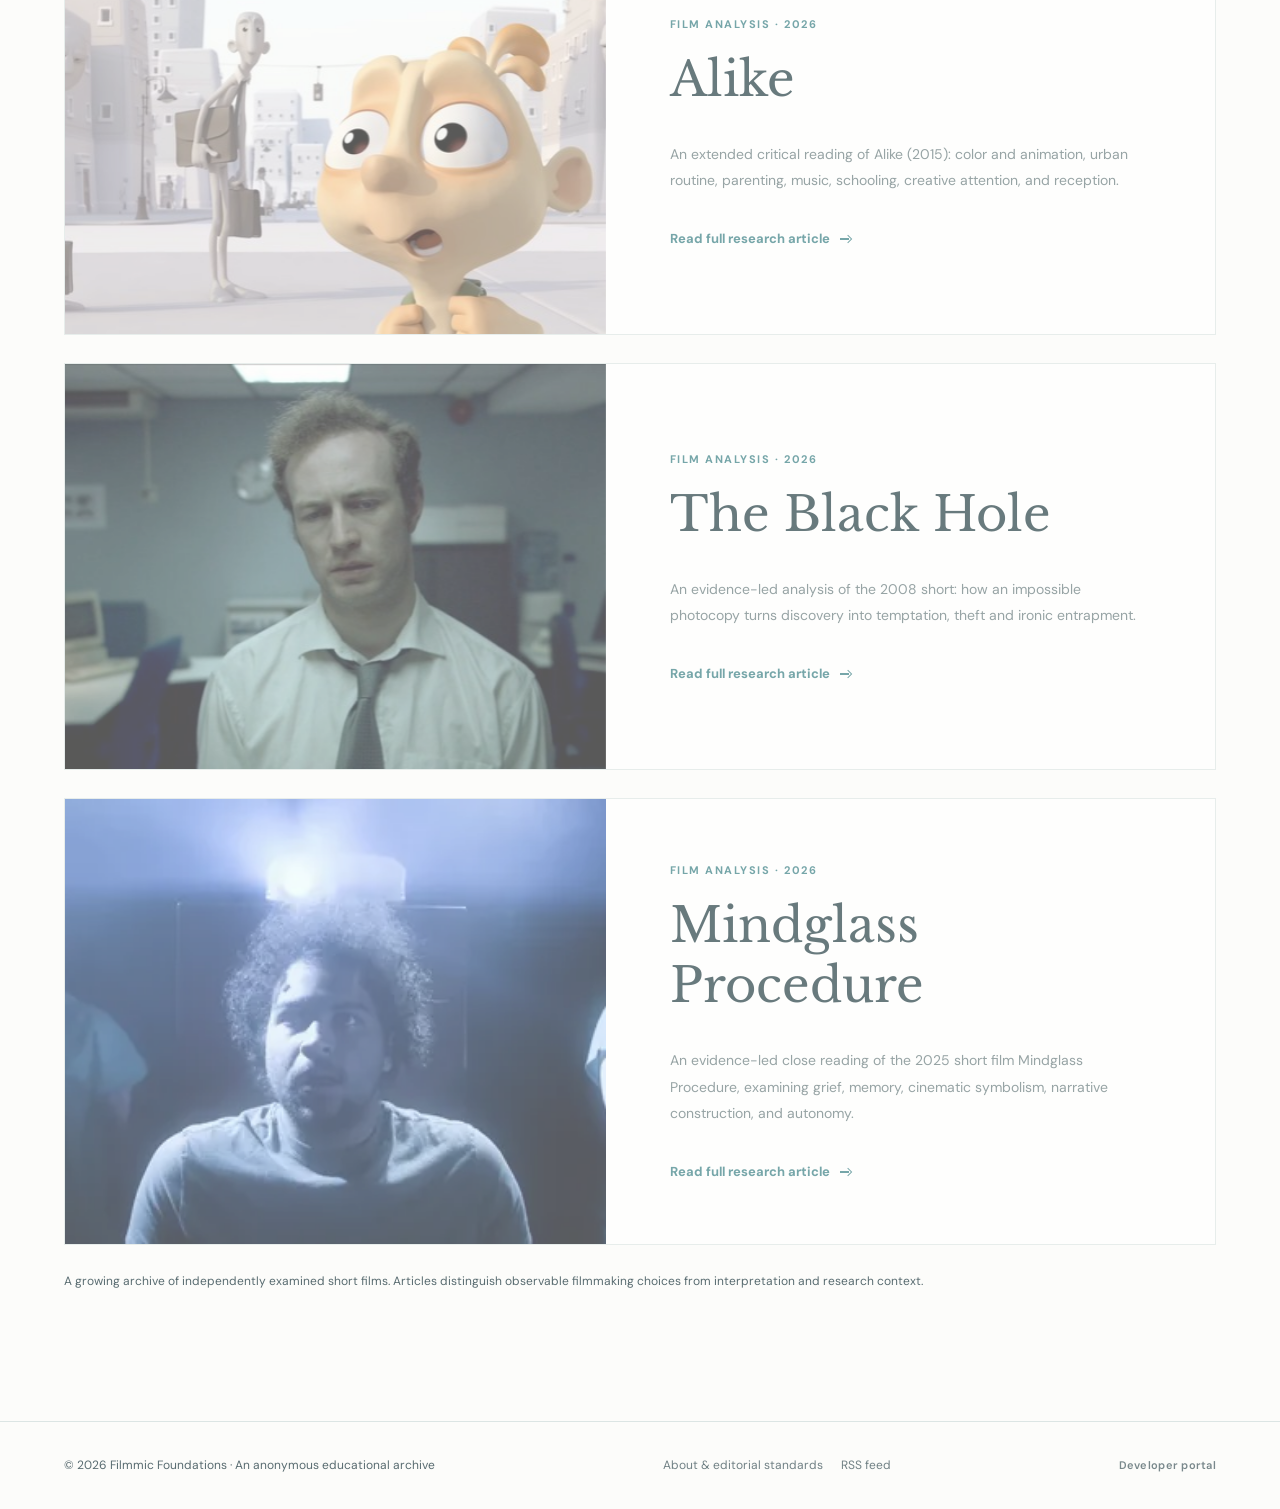
==== commit 21d50795: "Update navigation, article pages, reader settings (19 files)" ====
--- a/index.html
+++ b/index.html
@@ -1,6 +1,6 @@
 <!DOCTYPE html>
 <html lang="en"><head><meta charset="utf-8"/><meta content="width=device-width, initial-scale=1" name="viewport"/><meta content="index,follow" name="robots"/><meta content="Filmmic Foundations is an anonymous educational archive of evidence-led critical analysis of short films, including visual storytelling, cinematic technique, and themes." name="description"/><link href="https://filmmicfoundations.github.io/" rel="canonical"/><meta content="Filmmic Foundations — Film Research Archive" property="og:title"/><meta content="Evidence-led analysis of short films, cinematic form, and visual storytelling." property="og:description"/><meta content="website" property="og:type"/><meta content="https://filmmicfoundations.github.io/" property="og:url"/><meta content="https://filmmicfoundations.github.io/assets/images/filmmic-foundations-share.jpg" property="og:image"/><meta content="Filmmic Foundations — Short Film Research Archive" property="og:image:alt"/><meta content="summary_large_image" name="twitter:card"/><title>Filmmic Foundations | Film Research Archive</title><meta name="ff-release" content="classic-home-modern-controls-20261021"/><link href="style.css?v=classic-home-modern-controls-20261021" rel="stylesheet"/><link href="/feed.xml" rel="alternate" title="Filmmic Foundations research updates" type="application/rss+xml"/>
-<script>try{(()=>{let s={};try{s=JSON.parse(localStorage.getItem("filmmic-foundations-settings")||"{}")||{}}catch(_){ }const t=s.theme||localStorage.getItem("filmmic-foundations-theme")||"light";document.documentElement.dataset.theme=t==="system"?(matchMedia("(prefers-color-scheme: dark)").matches?"dark":"light"):t})()}catch(_){}</script><link href="assets/css/home.css?v=classic-home-modern-controls-20261021&fix=popup-safe-20261021" rel="stylesheet"/><link href="assets/css/site-header.css?v=classic-home-modern-controls-20261021" rel="stylesheet"/><link href="assets/css/publication.css" rel="stylesheet"/><link href="assets/css/print.css" media="print" rel="stylesheet"/><link href="assets/images/apple-touch-icon.png" rel="apple-touch-icon" sizes="180x180"/><link href="assets/css/site-settings.css?fix=popup-safe-20261021" rel="stylesheet"/><script defer="" src="assets/js/site-settings.js?v=classic-home-modern-controls-20261021"></script><link href="assets/images/favicon-32.png" rel="icon" sizes="32x32" type="image/png"/><link href="assets/images/favicon-192.png" rel="icon" sizes="192x192" type="image/png"/><link href="favicon.ico" rel="icon" sizes="any" type="image/x-icon"/><link href="favicon.svg" rel="icon" type="image/svg+xml"/><meta content="Filmmic Foundations" property="og:site_name"/><meta content="image/jpeg" property="og:image:type"/><meta content="1200" property="og:image:width"/><meta content="630" property="og:image:height"/><meta content="https://filmmicfoundations.github.io/assets/images/filmmic-foundations-share.jpg" name="twitter:image"/><meta content="Filmmic Foundations — Film Research Archive" name="twitter:title"/><meta content="Evidence-led analysis of short films, cinematic form, and visual storytelling." name="twitter:description"/><link rel="stylesheet" href="assets/css/dropdowns.css?v=classic-home-modern-controls-20261021"/><link rel="stylesheet" href="assets/css/archive-filters.css?v=classic-home-modern-controls-20261021"/><link rel="stylesheet" href="assets/css/overlay-contract.css?v=20261021-audit"/><script id="ff-site-schema" type="application/ld+json">{"@context":"https://schema.org","@graph":[{"@type":"WebSite","name":"Filmmic Foundations","url":"https://filmmicfoundations.github.io/","description":"Anonymous educational analysis of short films.","potentialAction":{"@type":"SearchAction","target":{"@type":"EntryPoint","urlTemplate":"https://filmmicfoundations.github.io/?q={search_term_string}"},"query-input":"required name=search_term_string"}},{"@type":"CollectionPage","name":"Film Research Archive","url":"https://filmmicfoundations.github.io/","isPartOf":{"@id":"https://filmmicfoundations.github.io/"},"about":"Short-film research, cinematic techniques, and close visual analysis"},{"@type":"Organization","name":"Filmmic Foundations","url":"https://filmmicfoundations.github.io/"}]}</script></head><body><a class="ff-skip-link" href="#articles">Skip to articles</a><header class="topbar ff-site-header"><a class="brand ff-site-brand" href="./">FILMMIC <span>FOUNDATIONS</span></a><nav class="site-nav site-nav-simple ff-site-nav" aria-label="Main navigation"><a class="nav-link ff-home-link" href="./" aria-current="page" aria-label="Home" title="Home"><svg viewBox="0 0 24 24" fill="none" stroke="currentColor" stroke-width="1.8" stroke-linecap="round" stroke-linejoin="round" aria-hidden="true"><path d="m3 10 9-7 9 7v10a1 1 0 0 1-1 1h-5v-7H9v7H4a1 1 0 0 1-1-1z"/></svg></a><a class="nav-link" href="#articles">Explore articles</a><a class="nav-link" href="about/">About</a><button class="ff-settings-toggle" type="button" aria-label="Open settings" aria-haspopup="dialog" aria-controls="ff-settings-dialog" title="Reading preferences"><svg viewBox="0 0 24 24" fill="none" stroke="currentColor" stroke-width="1.75" stroke-linecap="round" stroke-linejoin="round" aria-hidden="true"><path d="M 8.2 5.42 L 10.03 4.66 L 9.46 2.53 L 14.54 2.53 L 13.97 4.66 L 15.8 5.42 L 17.37 6.63 L 18.93 5.07 L 21.47 9.46 L 19.34 10.03 L 19.6 12 L 19.34 13.97 L 21.47 14.54 L 18.93 18.93 L 17.37 17.37 L 15.8 18.58 L 13.97 19.34 L 14.54 21.47 L 9.46 21.47 L 10.03 19.34 L 8.2 18.58 L 6.63 17.37 L 5.07 18.93 L 2.53 14.54 L 4.66 13.97 L 4.4 12 L 4.66 10.03 L 2.53 9.46 L 5.07 5.07 L 6.63 6.63 Z"/><circle cx="12" cy="12" r="3.1"/></svg></button></nav></header><section class="masthead"><div class="wrap"><div class="eyebrow">AN ONLINE FILM STUDIES ARCHIVE</div><h1>FILMMIC<br/><em>FOUNDATIONS.</em></h1><p>An anonymous, educational archive dedicated to evidence-led short-film analysis, visual storytelling, cinematic technique, and thoughtful interpretation.</p></div></section><main class="section" id="articles"><div class="wrap" id="search"><label class="search-label" for="article-search">SEARCH THE ARCHIVE</label><div class="search-shell"><svg aria-hidden="true" fill="none" height="20" stroke="currentColor" stroke-width="1.7" viewbox="0 0 24 24" width="20"><circle cx="11" cy="11" r="7"></circle><path d="m16 16 5 5"></path></svg><input aria-controls="article-results" autocomplete="off" id="article-search" placeholder="Search films, themes, techniques, or article text…" type="search"/><button aria-label="Clear search" hidden="" id="clear-search" type="button">Clear</button></div><p aria-live="polite" class="search-status" id="search-status" role="status"></p></div><div class="wrap"><div class="section-head"><h2>Research &amp; analysis</h2><small>04 PUBLICATIONS</small></div><div class="archive-control-line ff-discover" id="ff-discover" aria-label="Archive display options">
+<script>try{(()=>{let s={};try{s=JSON.parse(localStorage.getItem("filmmic-foundations-settings")||"{}")||{}}catch(_){ }const t=s.theme||localStorage.getItem("filmmic-foundations-theme")||"light";document.documentElement.dataset.theme=t==="system"?(matchMedia("(prefers-color-scheme: dark)").matches?"dark":"light"):t;document.documentElement.dataset.ffColor=s.color||"teal"})()}catch(_){}</script><link href="assets/css/home.css?v=classic-home-modern-controls-20261021&fix=popup-safe-20261021" rel="stylesheet"/><link href="assets/css/site-header.css?v=classic-home-modern-controls-20261021" rel="stylesheet"/><link href="assets/css/publication.css" rel="stylesheet"/><link href="assets/css/print.css" media="print" rel="stylesheet"/><link href="assets/images/apple-touch-icon.png" rel="apple-touch-icon" sizes="180x180"/><link href="assets/css/site-settings.css?fix=popup-safe-20261021" rel="stylesheet"/><script defer="" src="assets/js/site-settings.js?v=classic-home-modern-controls-20261021"></script><link href="assets/images/favicon-32.png" rel="icon" sizes="32x32" type="image/png"/><link href="assets/images/favicon-192.png" rel="icon" sizes="192x192" type="image/png"/><link href="favicon.ico" rel="icon" sizes="any" type="image/x-icon"/><link href="favicon.svg" rel="icon" type="image/svg+xml"/><meta content="Filmmic Foundations" property="og:site_name"/><meta content="image/jpeg" property="og:image:type"/><meta content="1200" property="og:image:width"/><meta content="630" property="og:image:height"/><meta content="https://filmmicfoundations.github.io/assets/images/filmmic-foundations-share.jpg" name="twitter:image"/><meta content="Filmmic Foundations — Film Research Archive" name="twitter:title"/><meta content="Evidence-led analysis of short films, cinematic form, and visual storytelling." name="twitter:description"/><link rel="stylesheet" href="assets/css/dropdowns.css?v=classic-home-modern-controls-20261021"/><link rel="stylesheet" href="assets/css/archive-filters.css?v=classic-home-modern-controls-20261021"/><link rel="stylesheet" href="assets/css/overlay-contract.css?v=20261021-audit"/><script id="ff-site-schema" type="application/ld+json">{"@context":"https://schema.org","@graph":[{"@type":"WebSite","name":"Filmmic Foundations","url":"https://filmmicfoundations.github.io/","description":"Anonymous educational analysis of short films.","potentialAction":{"@type":"SearchAction","target":{"@type":"EntryPoint","urlTemplate":"https://filmmicfoundations.github.io/?q={search_term_string}"},"query-input":"required name=search_term_string"}},{"@type":"CollectionPage","name":"Film Research Archive","url":"https://filmmicfoundations.github.io/","isPartOf":{"@id":"https://filmmicfoundations.github.io/"},"about":"Short-film research, cinematic techniques, and close visual analysis"},{"@type":"Organization","name":"Filmmic Foundations","url":"https://filmmicfoundations.github.io/"}]}</script></head><body><a class="ff-skip-link" href="#articles">Skip to articles</a><header class="topbar ff-site-header"><a class="brand ff-site-brand" href="./">FILMMIC <span>FOUNDATIONS</span></a><nav class="site-nav site-nav-simple ff-site-nav" aria-label="Main navigation"><a class="nav-link ff-home-link" href="./" aria-current="page" aria-label="Home" title="Home"><svg viewBox="0 0 24 24" fill="none" stroke="currentColor" stroke-width="1.8" stroke-linecap="round" stroke-linejoin="round" aria-hidden="true"><path d="m3 10 9-7 9 7v10a1 1 0 0 1-1 1h-5v-7H9v7H4a1 1 0 0 1-1-1z"/></svg></a><a class="nav-link" href="#articles">Explore articles</a><a class="nav-link" href="about/">About</a><button class="ff-settings-toggle" type="button" aria-label="Open settings" aria-haspopup="dialog" aria-controls="ff-settings-dialog" title="Reading preferences"><svg viewBox="0 0 24 24" fill="none" stroke="currentColor" stroke-width="1.75" stroke-linecap="round" stroke-linejoin="round" aria-hidden="true"><path d="M 8.2 5.42 L 10.03 4.66 L 9.46 2.53 L 14.54 2.53 L 13.97 4.66 L 15.8 5.42 L 17.37 6.63 L 18.93 5.07 L 21.47 9.46 L 19.34 10.03 L 19.6 12 L 19.34 13.97 L 21.47 14.54 L 18.93 18.93 L 17.37 17.37 L 15.8 18.58 L 13.97 19.34 L 14.54 21.47 L 9.46 21.47 L 10.03 19.34 L 8.2 18.58 L 6.63 17.37 L 5.07 18.93 L 2.53 14.54 L 4.66 13.97 L 4.4 12 L 4.66 10.03 L 2.53 9.46 L 5.07 5.07 L 6.63 6.63 Z"/><circle cx="12" cy="12" r="3.1"/></svg></button></nav></header><section class="masthead"><div class="wrap"><div class="eyebrow">AN ONLINE FILM STUDIES ARCHIVE</div><h1>FILMMIC<br/><em>FOUNDATIONS.</em></h1><p>An anonymous, educational archive dedicated to evidence-led short-film analysis, visual storytelling, cinematic technique, and thoughtful interpretation.</p></div></section><main class="section" id="articles"><div class="wrap" id="search"><label class="search-label" for="article-search">SEARCH THE ARCHIVE</label><div class="search-shell"><svg aria-hidden="true" fill="none" height="20" stroke="currentColor" stroke-width="1.7" viewbox="0 0 24 24" width="20"><circle cx="11" cy="11" r="7"></circle><path d="m16 16 5 5"></path></svg><input aria-controls="article-results" autocomplete="off" id="article-search" placeholder="Search films, themes, techniques, or article text…" type="search"/><button aria-label="Clear search" hidden="" id="clear-search" type="button">Clear</button></div><p aria-live="polite" class="search-status" id="search-status" role="status"></p></div><div class="wrap"><div class="section-head"><h2>Research &amp; analysis</h2><small>04 PUBLICATIONS</small></div><div class="archive-control-line ff-discover" id="ff-discover" aria-label="Archive display options">
 <div class="ff-picker" id="ff-filter-wrap">
   <button class="ff-picker-toggle" id="ff-filter-toggle" type="button" aria-label="Filter articles" title="Filter articles" aria-expanded="false" aria-controls="ff-filter-panel"><svg viewBox="0 0 24 24" width="20" height="20" fill="none" stroke="currentColor" stroke-width="1.7" stroke-linecap="round" stroke-linejoin="round" aria-hidden="true"><path d="M4 7h16M7 12h10M10 17h4"/></svg><span class="ff-filter-active" id="active-filter-count" hidden aria-hidden="true"></span></button>
   <div class="ff-discover-panel ff-filters-panel" id="ff-filter-panel" hidden>
@@ -39,11 +39,11 @@
     <p>An evidence-led analysis of the 2008 short: how an impossible photocopy turns discovery into temptation, theft and ironic entrapment.</p><span class="read">Read full research article <span class="css-arrow" aria-hidden="true"></span></span>
   </div></a><button type="button" class="archive-preview-trigger" data-preview="the-black-hole" aria-label="Preview The Black Hole">Preview <span aria-hidden="true">↗</span></button></div>
 <div class="archive-card" data-title="Spring" data-year="2026" data-article-year="2026" data-film-year="2019" data-date="2026-10-23" data-genre="Animation,Fantasy,Short film" data-tags="seasonal cycle,nature,animated short,open movie,sound design,Blender,visual storytelling,renewal,reciprocity,environment,ritual,companionship,agency,continuity,computer animation,visual effects,color,sound design,production design,character animation"><a class="entry" href="spring/">
-  <img src="spring/assets/spring-and-autumn-over-renewed-valley.jpg" srcset="spring/assets/spring-and-autumn-over-renewed-valley-640.jpg 640w, spring/assets/spring-and-autumn-over-renewed-valley.jpg 1500w" sizes="(max-width: 700px) 100vw, (max-width: 1100px) 48vw, 600px" alt="Film still from Spring showing the protagonist and her dog overlooking the restored sunlit valley" loading="lazy" decoding="async">
+  <img src="spring/assets/spring-cave-glowing-shard-cover.jpg" srcset="spring/assets/spring-cave-glowing-shard-cover-640.jpg 640w, spring/assets/spring-cave-glowing-shard-cover.jpg 1500w" sizes="(max-width: 700px) 100vw, (max-width: 1100px) 48vw, 600px" alt="Film still from Spring showing the young protagonist in a cave holding a branch and studying a glowing blue shard" loading="lazy" decoding="async">
   <div class="entry-body"><div class="tag">FILM ANALYSIS · 2026</div><h3>Spring</h3>
     <p>An evidence-led analysis of the 2019 Blender open movie: seasonal ritual, landscape, music, animation performance and collaborative production.</p><span class="read">Read full research article <span class="css-arrow" aria-hidden="true"></span></span>
   </div></a><button type="button" class="archive-preview-trigger" data-preview="spring" aria-label="Preview Spring">Preview <span aria-hidden="true">↗</span></button></div>
 <!-- ARTICLES END --></div><p class="no-results" hidden="" id="no-results">No articles match your search. Try another title or topic.</p>
 <p class="coming">A growing archive of independently examined short films. Articles distinguish observable filmmaking choices from interpretation and research context.</p></div></main><dialog class="archive-preview" id="archive-preview" aria-label="Article preview">
 <div class="preview-top"><span>FILMMIC FOUNDATIONS · ARTICLE PREVIEW</span><button type="button" class="preview-close" aria-label="Close preview">Close ×</button></div>
-<div class="preview-content"><div class="preview-gallery" id="preview-gallery"></div><div class="preview-copy"><span class="preview-kicker" id="preview-kicker"></span><h2 id="preview-title"></h2><p id="preview-description"></p><section class="preview-abstract" id="preview-abstract-section" hidden><h3>Abstract</h3><p id="preview-abstract"></p></section><div class="preview-meta" id="preview-meta"></div><div class="preview-actions"><a id="preview-read" href="#">Read article <span class="css-arrow" aria-hidden="true"></span></a><button type="button" id="preview-copy-link">Copy article link</button></div><p id="preview-feedback" role="status" aria-live="polite"></p></div></div></dialog><footer><span>© 2026 Filmmic Foundations · An anonymous educational archive</span><nav class="ff-footer-links" aria-label="Archive information"><a href="about/">About &amp; editorial standards</a><a href="feed.xml" type="application/rss+xml">RSS feed</a></nav><a class="ff-dev-footer-link" href="dev/" rel="nofollow">Developer portal</a></footer><script id="preview-manifest" type="application/json">{"mindglassprocedure":{"images":["assets/mindglass-procedure-laboratory-reveal.webp","assets/mindglass-procedure-opening-hourglass.webp","assets/mindglass-procedure-artificial-suburban-neighborhood.webp","assets/mindglass-procedure-torn-family-photograph.webp","assets/mindglass-procedure-miles-with-louis-and-greta.webp","assets/mindglass-procedure-opening-water-montage.webp"],"abstract":"Mindglass Procedure examines the relationship between grief, autobiographical memory, and the temptation to escape painful experience. Through its recurring water imagery, fragmented opening montage, artificial neighborhood, and laboratory revelation, the film connects personal loss to questions of identity, autonomy, and the ethics of memory modification. This analysis considers how cinematography, editing, production design, and narrative repetition reinforce those concerns, while distinguishing the fictional procedure from real-world psychological research.","image_captions":["The laboratory revelation","The opening hourglass","The artificial neighborhood","The torn family photograph","Miles with Louis and Greta","Water in the opening montage"]},"alike":{"title":"Alike","abstract":"In Alike (2015), the contrast between a uniform city and a musician’s vivid space allows color to function as narrative information. Repetition links the father’s working life to his son’s school experience, while a late gesture of recognition interrupts that routine. This reading examines color, staging, editing, sound, and animated performance, placing the film in conversation with research on autonomy and creativity without mistaking fictional allegory for empirical evidence.","images":["assets/alike-paste-reacts-to-monochrome-city-cover.jpg","assets/alike-red-tree-in-monochrome-city.jpg","assets/alike-paste-and-violinist-under-tree.jpg","assets/alike-paste-and-copi-between-stacks.jpg","assets/alike-office-routine-repetition.jpg","assets/alike-ending-embrace-beneath-red-tree.jpg"],"image_captions":["Paste responds to the gray city while commuters walk past him","The colored tree interrupts the uniform city","Paste discovers the street violinist","The father and son are framed by school and work materials","Rows of identical desks make repetition visible","Copi and Paste reconnect beneath the red tree"]},"the-black-hole":{"title":"The Black Hole","abstract":"The Black Hole turns a malfunctioning photocopier into a portable opening through solid surfaces. This analysis examines how the film teaches its visual rule, then converts curiosity into opportunism, theft, and entrapment.","images":["assets/black-hole-office-worker-portrait.jpg","assets/black-hole-printed-circle-on-paper.jpg","assets/black-hole-worker-at-photocopier.jpg","assets/black-hole-hand-through-copier.jpg","assets/black-hole-vending-machine-theft.jpg","assets/black-hole-worker-trapped-in-safe.jpg"],"image_captions":["An exhausted office worker establishes the film’s blue-gray baseline","The impossible black circle first appears as a physical object on paper","The photocopier frames discovery as an ordinary workplace interruption","The film’s central visual rule becomes clear through tactile experimentation","Small temptation escalates into deliberate theft at the vending machine","The final safe image turns shortcut-seeking into entrapment"]},"spring":{"title":"Spring","abstract":"Andy Goralczyk's *Spring* (2019) follows a shepherd girl and her dog through a valley held in winter as they encounter ancient spirits and help restore the season's motion. The film contains no spoken dialogue, yet communicates a relatively complex set of rules through changes in landscape, character movement, sound, and an object that links a human gesture to a much larger environment. This analysis argues that *Spring* makes environmental change feel reciprocal: the child does not simply defeat winter, but learns how to participate in a preexisting pattern of call, response, danger, and renewal. A concise visual grammar of color, scale, rhythm, and repeated motifs makes that pattern legible. The discussion uses the film and the production team's published materials as primary sources; interviews, scholarly animation and film-music studies, independent criticism, awards records, and tertiary film catalogs add context. Ecological and ritual interpretations are presented as readings of a fictional fantasy, not as documentary claims about natural systems. [1][2][8][15][16]","images":["assets/spring-and-autumn-over-renewed-valley.jpg","assets/spring-shepherd-girl-with-staff.jpg","assets/spring-ancient-spirit-scale.jpg","assets/spring-first-glowing-chime.jpg","assets/spring-clouds-opening-over-mountains.jpg","assets/spring-first-flowers-return.jpg"],"image_captions":["The final expansive shot returns the girl and dog to a valley whose newly visible contours complete the seasonal cycle.","The staff is visible before its ritual function becomes clear, linking an ordinary traveler’s tool to later communication.","The spirit dwarfs the human figure; its physical scale gives a small gesture extraordinary stakes.","The small illuminated chime makes an otherwise invisible exchange tangible and gives viewers a precise object to track.","The contrast of expansive sunlit peaks and obscured valley makes weather a measure of narrative scale.","The close-up of flowering plants makes seasonal renewal visible through small material details."]}}</script><script defer src="assets/js/home.js?v=classic-home-modern-controls-20261021"></script><script defer src="assets/js/dropdowns.js?v=classic-home-modern-controls-20261021"></script></body></html>+<div class="preview-content"><div class="preview-gallery" id="preview-gallery"></div><div class="preview-copy"><span class="preview-kicker" id="preview-kicker"></span><h2 id="preview-title"></h2><p id="preview-description"></p><section class="preview-abstract" id="preview-abstract-section" hidden><h3>Abstract</h3><p id="preview-abstract"></p></section><div class="preview-meta" id="preview-meta"></div><div class="preview-actions"><a id="preview-read" href="#">Read article <span class="css-arrow" aria-hidden="true"></span></a><button type="button" id="preview-copy-link">Copy article link</button></div><p id="preview-feedback" role="status" aria-live="polite"></p></div></div></dialog><footer><span>© 2026 Filmmic Foundations · An anonymous educational archive</span><nav class="ff-footer-links" aria-label="Archive information"><a href="about/">About &amp; editorial standards</a><a href="feed.xml" type="application/rss+xml">RSS feed</a></nav><a class="ff-dev-footer-link" href="dev/" rel="nofollow">Developer portal</a></footer><script id="preview-manifest" type="application/json">{"mindglassprocedure":{"images":["assets/mindglass-procedure-laboratory-reveal.webp","assets/mindglass-procedure-opening-hourglass.webp","assets/mindglass-procedure-artificial-suburban-neighborhood.webp","assets/mindglass-procedure-torn-family-photograph.webp","assets/mindglass-procedure-miles-with-louis-and-greta.webp","assets/mindglass-procedure-opening-water-montage.webp"],"abstract":"Mindglass Procedure examines the relationship between grief, autobiographical memory, and the temptation to escape painful experience. Through its recurring water imagery, fragmented opening montage, artificial neighborhood, and laboratory revelation, the film connects personal loss to questions of identity, autonomy, and the ethics of memory modification. This analysis considers how cinematography, editing, production design, and narrative repetition reinforce those concerns, while distinguishing the fictional procedure from real-world psychological research.","image_captions":["The laboratory revelation","The opening hourglass","The artificial neighborhood","The torn family photograph","Miles with Louis and Greta","Water in the opening montage"]},"alike":{"title":"Alike","abstract":"In Alike (2015), the contrast between a uniform city and a musician’s vivid space allows color to function as narrative information. Repetition links the father’s working life to his son’s school experience, while a late gesture of recognition interrupts that routine. This reading examines color, staging, editing, sound, and animated performance, placing the film in conversation with research on autonomy and creativity without mistaking fictional allegory for empirical evidence.","images":["assets/alike-paste-reacts-to-monochrome-city-cover.jpg","assets/alike-red-tree-in-monochrome-city.jpg","assets/alike-paste-and-violinist-under-tree.jpg","assets/alike-paste-and-copi-between-stacks.jpg","assets/alike-office-routine-repetition.jpg","assets/alike-ending-embrace-beneath-red-tree.jpg"],"image_captions":["Paste responds to the gray city while commuters walk past him","The colored tree interrupts the uniform city","Paste discovers the street violinist","The father and son are framed by school and work materials","Rows of identical desks make repetition visible","Copi and Paste reconnect beneath the red tree"]},"the-black-hole":{"title":"The Black Hole","abstract":"The Black Hole turns a malfunctioning photocopier into a portable opening through solid surfaces. This analysis examines how the film teaches its visual rule, then converts curiosity into opportunism, theft, and entrapment.","images":["assets/black-hole-office-worker-portrait.jpg","assets/black-hole-printed-circle-on-paper.jpg","assets/black-hole-worker-at-photocopier.jpg","assets/black-hole-hand-through-copier.jpg","assets/black-hole-vending-machine-theft.jpg","assets/black-hole-worker-trapped-in-safe.jpg"],"image_captions":["An exhausted office worker establishes the film’s blue-gray baseline","The impossible black circle first appears as a physical object on paper","The photocopier frames discovery as an ordinary workplace interruption","The film’s central visual rule becomes clear through tactile experimentation","Small temptation escalates into deliberate theft at the vending machine","The final safe image turns shortcut-seeking into entrapment"]},"spring":{"title":"Spring","abstract":"Andy Goralczyk's *Spring* (2019) follows a shepherd girl and her dog through a valley held in winter as they encounter ancient spirits and help restore the season's motion. The film contains no spoken dialogue, yet communicates a relatively complex set of rules through changes in landscape, character movement, sound, and an object that links a human gesture to a much larger environment. This analysis argues that *Spring* makes environmental change feel reciprocal: the child does not simply defeat winter, but learns how to participate in a preexisting pattern of call, response, danger, and renewal. A concise visual grammar of color, scale, rhythm, and repeated motifs makes that pattern legible. The discussion uses the film and the production team's published materials as primary sources; interviews, scholarly animation and film-music studies, independent criticism, awards records, and tertiary film catalogs add context. Ecological and ritual interpretations are presented as readings of a fictional fantasy, not as documentary claims about natural systems. [1][2][8][15][16]","images":["assets/spring-cave-glowing-shard-cover.jpg","assets/spring-shepherd-girl-with-staff.jpg","assets/spring-ancient-spirit-scale.jpg","assets/spring-first-glowing-chime.jpg","assets/spring-clouds-opening-over-mountains.jpg","assets/spring-first-flowers-return.jpg"],"image_captions":["Inside the cavern, the blue shard becomes a focal object that turns discovery into attention and anticipation.","The staff is visible before its ritual function becomes clear, linking an ordinary traveler’s tool to later communication.","The spirit dwarfs the human figure; its physical scale gives a small gesture extraordinary stakes.","The small illuminated chime makes an otherwise invisible exchange tangible and gives viewers a precise object to track.","The contrast of expansive sunlit peaks and obscured valley makes weather a measure of narrative scale.","The close-up of flowering plants makes seasonal renewal visible through small material details."]}}</script><script defer src="assets/js/home.js?v=classic-home-modern-controls-20261021"></script><script defer src="assets/js/dropdowns.js?v=classic-home-modern-controls-20261021"></script></body></html>
--- a/assets/css/site-settings.css
+++ b/assets/css/site-settings.css
@@ -248,3 +248,56 @@
 /* Retain the root scroll lock, but do not turn the sticky header's body
    containing block into a second scroll container when a modal opens. */
 html.ff-global-dialog-open body{overflow-y:visible!important}
+
+
+/* Accent color themes */
+:root{
+  --ff-accent:#2d777d;
+  --ff-accent-hover:#245963;
+  --ff-accent-dark:#173d46;
+  --accent:var(--ff-accent);
+  --ff-blue:var(--ff-accent-dark);
+  --ff-blue-hover:var(--ff-accent-hover);
+}
+html[data-ff-color="teal"]{
+  --ff-accent:#2d777d;
+  --ff-accent-hover:#245963;
+  --ff-accent-dark:#173d46;
+}
+html[data-ff-color="amber"]{
+  --ff-accent:#b36d1d;
+  --ff-accent-hover:#8f5515;
+  --ff-accent-dark:#744613;
+}
+html[data-ff-color="violet"]{
+  --ff-accent:#6d63b7;
+  --ff-accent-hover:#534a98;
+  --ff-accent-dark:#3f3873;
+}
+html[data-ff-color="rose"]{
+  --ff-accent:#b85c7a;
+  --ff-accent-hover:#974663;
+  --ff-accent-dark:#6f3348;
+}
+html[data-ff-color="forest"]{
+  --ff-accent:#2f7a5e;
+  --ff-accent-hover:#245f49;
+  --ff-accent-dark:#1c4838;
+}
+html[data-theme="dark"]{
+  --accent:var(--ff-accent);
+  --ff-blue:var(--ff-accent);
+  --ff-blue-hover:var(--ff-accent-hover);
+}
+.ff-site-header{--ff-header-accent:var(--ff-accent)}
+html[data-theme="dark"] .ff-site-header{--ff-header-accent:var(--ff-accent)}
+.archive-filter-dropdown>summary:hover,.archive-filter-dropdown[open]>summary{border-color:color-mix(in srgb,var(--ff-accent) 38%, white)}
+.archive-view-options .view-switch button[aria-pressed=true], .active-filter-count{background:var(--ff-blue)}
+.ff-discover .ff-filter-chip{border-color:color-mix(in srgb,var(--ff-accent) 16%,transparent);background:color-mix(in srgb,var(--ff-accent) 5%,var(--ff-cream));color:var(--ff-blue)}
+.ff-discover .ff-filter-chip:hover{background:color-mix(in srgb,var(--ff-accent) 11%,var(--ff-soft))}
+html[data-theme="dark"] .ff-discover .ff-filter-chip{background:color-mix(in srgb,var(--ff-accent) 10%,var(--ff-panel));border-color:color-mix(in srgb,var(--ff-accent) 28%,var(--ff-border));}
+.ff-related-kicker,.ff-related-content small,.ff-about-caption,.ff-about-number,.ff-about-content a,.ff-about-end a,.ff-back-to-top,.article-meta,.ref-num{color:var(--accent)}
+.ff-related-card:hover{border-color:var(--accent)}
+.toc a.active{border-left-color:var(--accent)!important;color:var(--accent)!important}
+.ff-site-header .ff-site-brand span{color:var(--ff-header-accent)!important}
+.ff-site-header .ff-site-nav .nav-link:focus-visible,.ff-site-header .ff-settings-toggle:focus-visible{outline-color:var(--ff-header-accent)!important}
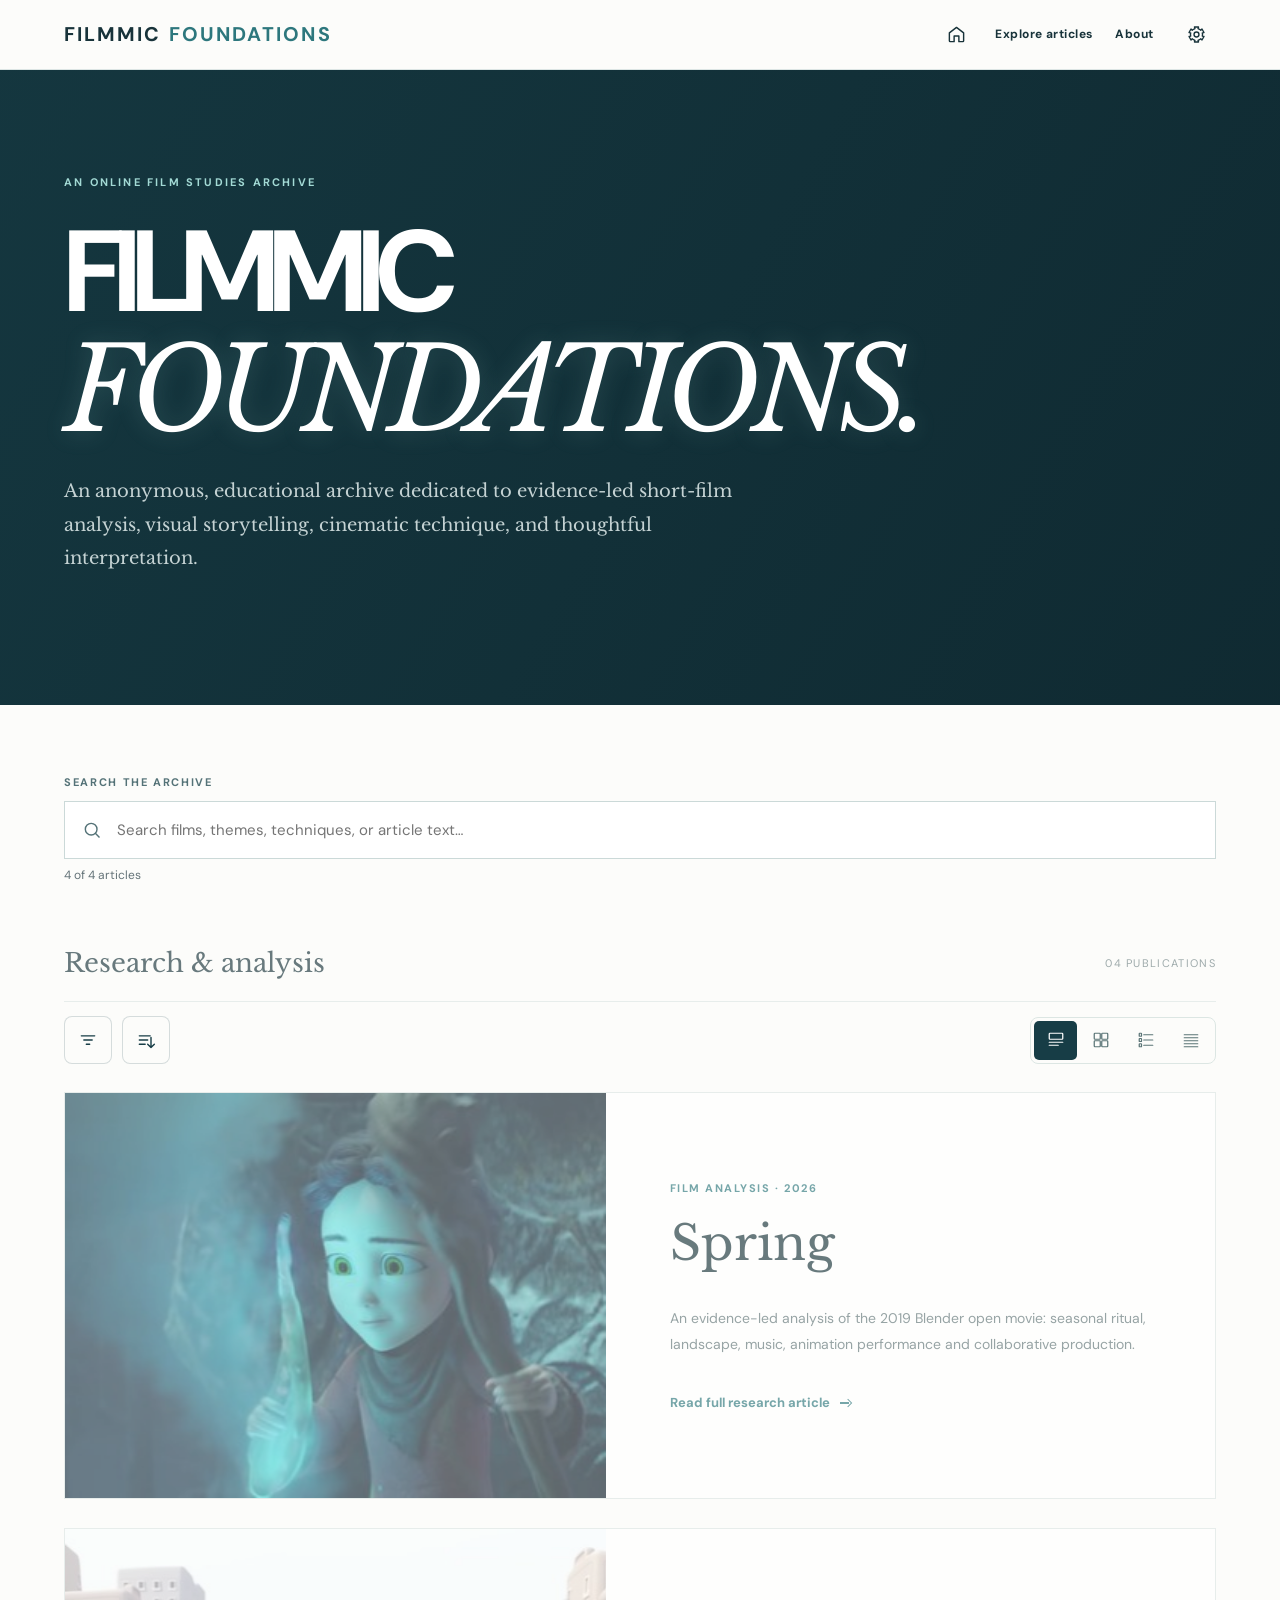
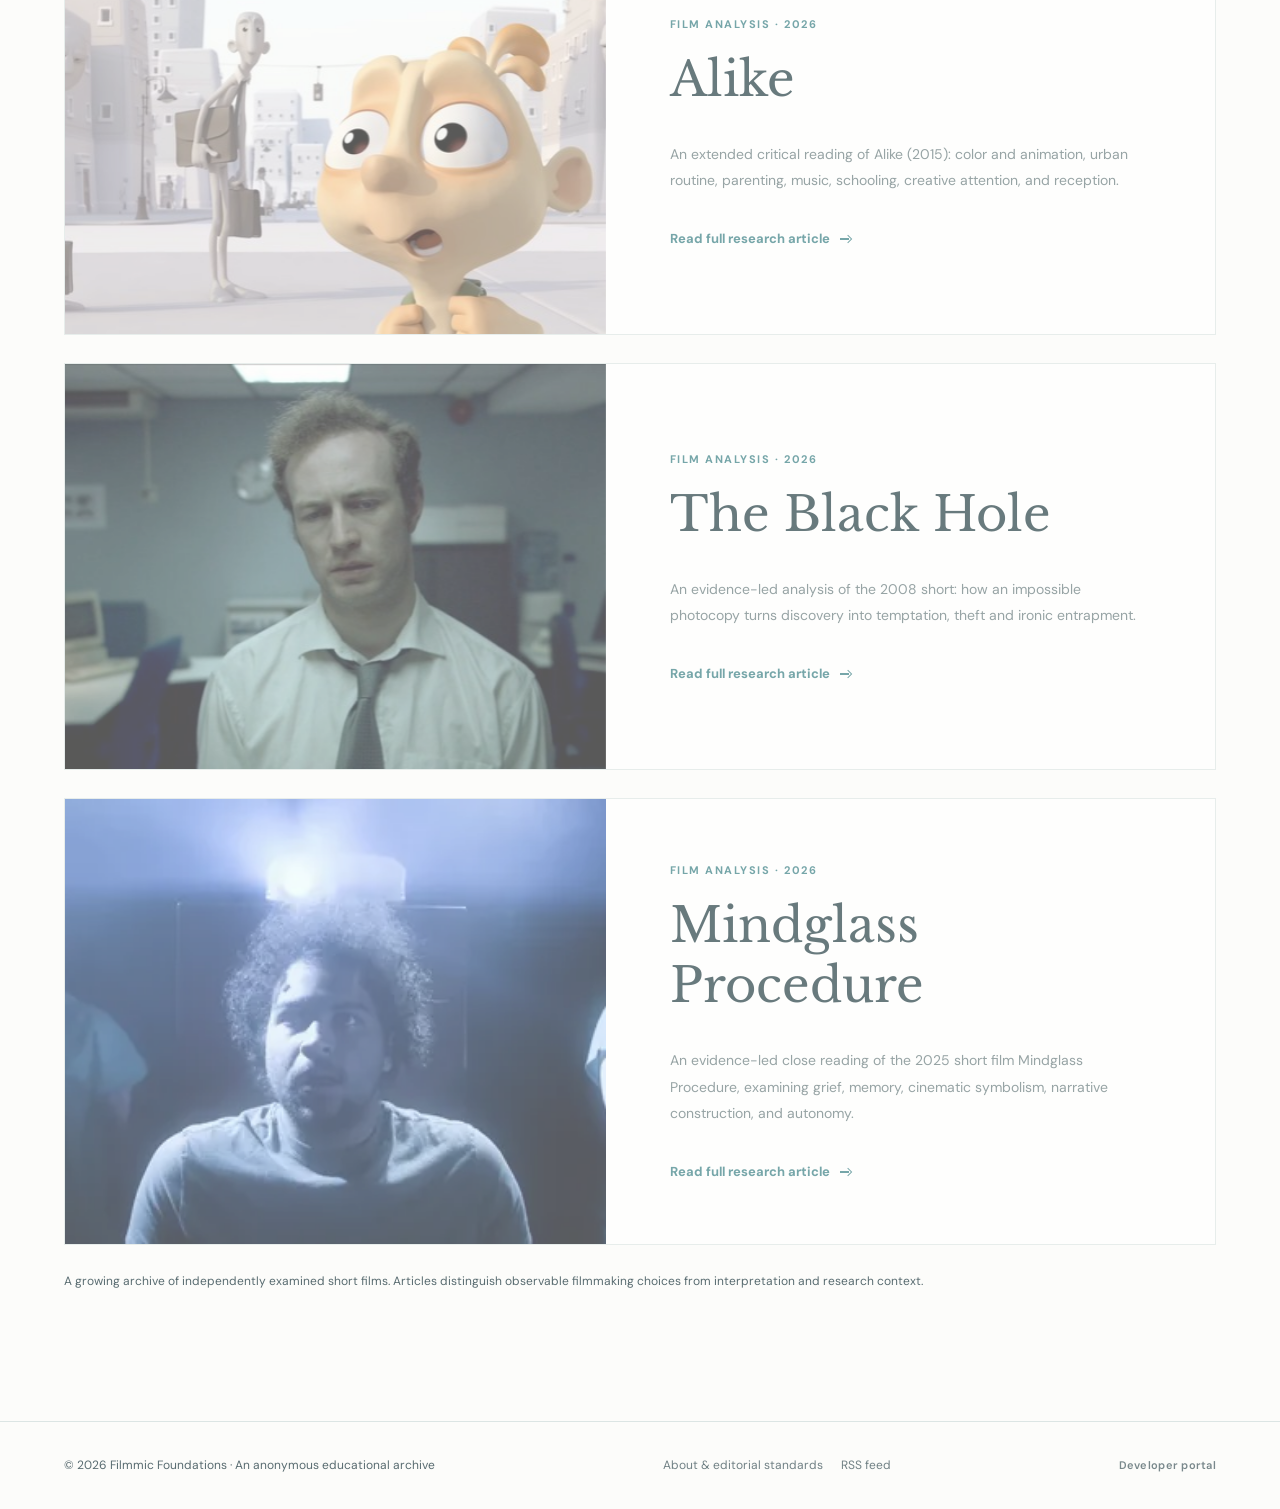
==== commit d79c5d6d: "Update developer portal, navigation, publication standards (11 files)" ====
--- a/index.html
+++ b/index.html
@@ -1,6 +1,6 @@
 <!DOCTYPE html>
 <html lang="en"><head><meta charset="utf-8"/><meta content="width=device-width, initial-scale=1" name="viewport"/><meta content="index,follow" name="robots"/><meta content="Filmmic Foundations is an anonymous educational archive of evidence-led critical analysis of short films, including visual storytelling, cinematic technique, and themes." name="description"/><link href="https://filmmicfoundations.github.io/" rel="canonical"/><meta content="Filmmic Foundations — Film Research Archive" property="og:title"/><meta content="Evidence-led analysis of short films, cinematic form, and visual storytelling." property="og:description"/><meta content="website" property="og:type"/><meta content="https://filmmicfoundations.github.io/" property="og:url"/><meta content="https://filmmicfoundations.github.io/assets/images/filmmic-foundations-share.jpg" property="og:image"/><meta content="Filmmic Foundations — Short Film Research Archive" property="og:image:alt"/><meta content="summary_large_image" name="twitter:card"/><title>Filmmic Foundations | Film Research Archive</title><meta name="ff-release" content="classic-home-modern-controls-20261021"/><link href="style.css?v=classic-home-modern-controls-20261021" rel="stylesheet"/><link href="/feed.xml" rel="alternate" title="Filmmic Foundations research updates" type="application/rss+xml"/>
-<script>try{(()=>{let s={};try{s=JSON.parse(localStorage.getItem("filmmic-foundations-settings")||"{}")||{}}catch(_){ }const t=s.theme||localStorage.getItem("filmmic-foundations-theme")||"light";document.documentElement.dataset.theme=t==="system"?(matchMedia("(prefers-color-scheme: dark)").matches?"dark":"light"):t;document.documentElement.dataset.ffColor=s.color||"teal"})()}catch(_){}</script><link href="assets/css/home.css?v=classic-home-modern-controls-20261021&fix=popup-safe-20261021" rel="stylesheet"/><link href="assets/css/site-header.css?v=classic-home-modern-controls-20261021" rel="stylesheet"/><link href="assets/css/publication.css" rel="stylesheet"/><link href="assets/css/print.css" media="print" rel="stylesheet"/><link href="assets/images/apple-touch-icon.png" rel="apple-touch-icon" sizes="180x180"/><link href="assets/css/site-settings.css?fix=popup-safe-20261021" rel="stylesheet"/><script defer="" src="assets/js/site-settings.js?v=classic-home-modern-controls-20261021"></script><link href="assets/images/favicon-32.png" rel="icon" sizes="32x32" type="image/png"/><link href="assets/images/favicon-192.png" rel="icon" sizes="192x192" type="image/png"/><link href="favicon.ico" rel="icon" sizes="any" type="image/x-icon"/><link href="favicon.svg" rel="icon" type="image/svg+xml"/><meta content="Filmmic Foundations" property="og:site_name"/><meta content="image/jpeg" property="og:image:type"/><meta content="1200" property="og:image:width"/><meta content="630" property="og:image:height"/><meta content="https://filmmicfoundations.github.io/assets/images/filmmic-foundations-share.jpg" name="twitter:image"/><meta content="Filmmic Foundations — Film Research Archive" name="twitter:title"/><meta content="Evidence-led analysis of short films, cinematic form, and visual storytelling." name="twitter:description"/><link rel="stylesheet" href="assets/css/dropdowns.css?v=classic-home-modern-controls-20261021"/><link rel="stylesheet" href="assets/css/archive-filters.css?v=classic-home-modern-controls-20261021"/><link rel="stylesheet" href="assets/css/overlay-contract.css?v=20261021-audit"/><script id="ff-site-schema" type="application/ld+json">{"@context":"https://schema.org","@graph":[{"@type":"WebSite","name":"Filmmic Foundations","url":"https://filmmicfoundations.github.io/","description":"Anonymous educational analysis of short films.","potentialAction":{"@type":"SearchAction","target":{"@type":"EntryPoint","urlTemplate":"https://filmmicfoundations.github.io/?q={search_term_string}"},"query-input":"required name=search_term_string"}},{"@type":"CollectionPage","name":"Film Research Archive","url":"https://filmmicfoundations.github.io/","isPartOf":{"@id":"https://filmmicfoundations.github.io/"},"about":"Short-film research, cinematic techniques, and close visual analysis"},{"@type":"Organization","name":"Filmmic Foundations","url":"https://filmmicfoundations.github.io/"}]}</script></head><body><a class="ff-skip-link" href="#articles">Skip to articles</a><header class="topbar ff-site-header"><a class="brand ff-site-brand" href="./">FILMMIC <span>FOUNDATIONS</span></a><nav class="site-nav site-nav-simple ff-site-nav" aria-label="Main navigation"><a class="nav-link ff-home-link" href="./" aria-current="page" aria-label="Home" title="Home"><svg viewBox="0 0 24 24" fill="none" stroke="currentColor" stroke-width="1.8" stroke-linecap="round" stroke-linejoin="round" aria-hidden="true"><path d="m3 10 9-7 9 7v10a1 1 0 0 1-1 1h-5v-7H9v7H4a1 1 0 0 1-1-1z"/></svg></a><a class="nav-link" href="#articles">Explore articles</a><a class="nav-link" href="about/">About</a><button class="ff-settings-toggle" type="button" aria-label="Open settings" aria-haspopup="dialog" aria-controls="ff-settings-dialog" title="Reading preferences"><svg viewBox="0 0 24 24" fill="none" stroke="currentColor" stroke-width="1.75" stroke-linecap="round" stroke-linejoin="round" aria-hidden="true"><path d="M 8.2 5.42 L 10.03 4.66 L 9.46 2.53 L 14.54 2.53 L 13.97 4.66 L 15.8 5.42 L 17.37 6.63 L 18.93 5.07 L 21.47 9.46 L 19.34 10.03 L 19.6 12 L 19.34 13.97 L 21.47 14.54 L 18.93 18.93 L 17.37 17.37 L 15.8 18.58 L 13.97 19.34 L 14.54 21.47 L 9.46 21.47 L 10.03 19.34 L 8.2 18.58 L 6.63 17.37 L 5.07 18.93 L 2.53 14.54 L 4.66 13.97 L 4.4 12 L 4.66 10.03 L 2.53 9.46 L 5.07 5.07 L 6.63 6.63 Z"/><circle cx="12" cy="12" r="3.1"/></svg></button></nav></header><section class="masthead"><div class="wrap"><div class="eyebrow">AN ONLINE FILM STUDIES ARCHIVE</div><h1>FILMMIC<br/><em>FOUNDATIONS.</em></h1><p>An anonymous, educational archive dedicated to evidence-led short-film analysis, visual storytelling, cinematic technique, and thoughtful interpretation.</p></div></section><main class="section" id="articles"><div class="wrap" id="search"><label class="search-label" for="article-search">SEARCH THE ARCHIVE</label><div class="search-shell"><svg aria-hidden="true" fill="none" height="20" stroke="currentColor" stroke-width="1.7" viewbox="0 0 24 24" width="20"><circle cx="11" cy="11" r="7"></circle><path d="m16 16 5 5"></path></svg><input aria-controls="article-results" autocomplete="off" id="article-search" placeholder="Search films, themes, techniques, or article text…" type="search"/><button aria-label="Clear search" hidden="" id="clear-search" type="button">Clear</button></div><p aria-live="polite" class="search-status" id="search-status" role="status"></p></div><div class="wrap"><div class="section-head"><h2>Research &amp; analysis</h2><small>04 PUBLICATIONS</small></div><div class="archive-control-line ff-discover" id="ff-discover" aria-label="Archive display options">
+<script>try{(()=>{let s={};try{s=JSON.parse(localStorage.getItem("filmmic-foundations-settings")||"{}")||{}}catch(_){ }const t=s.theme||localStorage.getItem("filmmic-foundations-theme")||"light";document.documentElement.dataset.theme=t==="system"?(matchMedia("(prefers-color-scheme: dark)").matches?"dark":"light"):t;document.documentElement.dataset.ffColor=s.color||"teal"})()}catch(_){}</script><link href="assets/css/home.css?v=classic-home-modern-controls-20261021&fix=popup-safe-20261021" rel="stylesheet"/><link href="assets/css/site-header.css?v=classic-home-modern-controls-20261021" rel="stylesheet"/><link href="assets/css/publication.css" rel="stylesheet"/><link href="assets/css/print.css" media="print" rel="stylesheet"/><link href="assets/images/apple-touch-icon.png" rel="apple-touch-icon" sizes="180x180"/><link href="assets/css/site-settings-colors-v2.css" rel="stylesheet"/><script defer="" src="assets/js/site-settings-colors-v2.js"></script><link href="assets/images/favicon-32.png" rel="icon" sizes="32x32" type="image/png"/><link href="assets/images/favicon-192.png" rel="icon" sizes="192x192" type="image/png"/><link href="favicon.ico" rel="icon" sizes="any" type="image/x-icon"/><link href="favicon.svg" rel="icon" type="image/svg+xml"/><meta content="Filmmic Foundations" property="og:site_name"/><meta content="image/jpeg" property="og:image:type"/><meta content="1200" property="og:image:width"/><meta content="630" property="og:image:height"/><meta content="https://filmmicfoundations.github.io/assets/images/filmmic-foundations-share.jpg" name="twitter:image"/><meta content="Filmmic Foundations — Film Research Archive" name="twitter:title"/><meta content="Evidence-led analysis of short films, cinematic form, and visual storytelling." name="twitter:description"/><link rel="stylesheet" href="assets/css/dropdowns.css?v=classic-home-modern-controls-20261021"/><link rel="stylesheet" href="assets/css/archive-filters.css?v=classic-home-modern-controls-20261021"/><link rel="stylesheet" href="assets/css/overlay-contract.css?v=20261021-audit"/><script id="ff-site-schema" type="application/ld+json">{"@context":"https://schema.org","@graph":[{"@type":"WebSite","name":"Filmmic Foundations","url":"https://filmmicfoundations.github.io/","description":"Anonymous educational analysis of short films.","potentialAction":{"@type":"SearchAction","target":{"@type":"EntryPoint","urlTemplate":"https://filmmicfoundations.github.io/?q={search_term_string}"},"query-input":"required name=search_term_string"}},{"@type":"CollectionPage","name":"Film Research Archive","url":"https://filmmicfoundations.github.io/","isPartOf":{"@id":"https://filmmicfoundations.github.io/"},"about":"Short-film research, cinematic techniques, and close visual analysis"},{"@type":"Organization","name":"Filmmic Foundations","url":"https://filmmicfoundations.github.io/"}]}</script><link rel="stylesheet" href="assets/css/accent-system-v3.css?v=20261024"/></head><body><a class="ff-skip-link" href="#articles">Skip to articles</a><header class="topbar ff-site-header"><a class="brand ff-site-brand" href="./">FILMMIC <span>FOUNDATIONS</span></a><nav class="site-nav site-nav-simple ff-site-nav" aria-label="Main navigation"><a class="nav-link ff-home-link" href="./" aria-current="page" aria-label="Home" title="Home"><svg viewBox="0 0 24 24" fill="none" stroke="currentColor" stroke-width="1.8" stroke-linecap="round" stroke-linejoin="round" aria-hidden="true"><path d="m3 10 9-7 9 7v10a1 1 0 0 1-1 1h-5v-7H9v7H4a1 1 0 0 1-1-1z"/></svg></a><a class="nav-link" href="#articles">Explore articles</a><a class="nav-link" href="about/">About</a><button class="ff-settings-toggle" type="button" aria-label="Open settings" aria-haspopup="dialog" aria-controls="ff-settings-dialog" title="Reading preferences"><svg viewBox="0 0 24 24" fill="none" stroke="currentColor" stroke-width="1.75" stroke-linecap="round" stroke-linejoin="round" aria-hidden="true"><path d="M 8.2 5.42 L 10.03 4.66 L 9.46 2.53 L 14.54 2.53 L 13.97 4.66 L 15.8 5.42 L 17.37 6.63 L 18.93 5.07 L 21.47 9.46 L 19.34 10.03 L 19.6 12 L 19.34 13.97 L 21.47 14.54 L 18.93 18.93 L 17.37 17.37 L 15.8 18.58 L 13.97 19.34 L 14.54 21.47 L 9.46 21.47 L 10.03 19.34 L 8.2 18.58 L 6.63 17.37 L 5.07 18.93 L 2.53 14.54 L 4.66 13.97 L 4.4 12 L 4.66 10.03 L 2.53 9.46 L 5.07 5.07 L 6.63 6.63 Z"/><circle cx="12" cy="12" r="3.1"/></svg></button></nav></header><section class="masthead"><div class="wrap"><div class="eyebrow">AN ONLINE FILM STUDIES ARCHIVE</div><h1>FILMMIC<br/><em>FOUNDATIONS.</em></h1><p>An anonymous, educational archive dedicated to evidence-led short-film analysis, visual storytelling, cinematic technique, and thoughtful interpretation.</p></div></section><main class="section" id="articles"><div class="wrap" id="search"><label class="search-label" for="article-search">SEARCH THE ARCHIVE</label><div class="search-shell"><svg aria-hidden="true" fill="none" height="20" stroke="currentColor" stroke-width="1.7" viewbox="0 0 24 24" width="20"><circle cx="11" cy="11" r="7"></circle><path d="m16 16 5 5"></path></svg><input aria-controls="article-results" autocomplete="off" id="article-search" placeholder="Search films, themes, techniques, or article text…" type="search"/><button aria-label="Clear search" hidden="" id="clear-search" type="button">Clear</button></div><p aria-live="polite" class="search-status" id="search-status" role="status"></p></div><div class="wrap"><div class="section-head"><h2>Research &amp; analysis</h2><small>04 PUBLICATIONS</small></div><div class="archive-control-line ff-discover" id="ff-discover" aria-label="Archive display options">
 <div class="ff-picker" id="ff-filter-wrap">
   <button class="ff-picker-toggle" id="ff-filter-toggle" type="button" aria-label="Filter articles" title="Filter articles" aria-expanded="false" aria-controls="ff-filter-panel"><svg viewBox="0 0 24 24" width="20" height="20" fill="none" stroke="currentColor" stroke-width="1.7" stroke-linecap="round" stroke-linejoin="round" aria-hidden="true"><path d="M4 7h16M7 12h10M10 17h4"/></svg><span class="ff-filter-active" id="active-filter-count" hidden aria-hidden="true"></span></button>
   <div class="ff-discover-panel ff-filters-panel" id="ff-filter-panel" hidden>
--- a/assets/css/site-settings-colors-v2.css
+++ b/assets/css/site-settings-colors-v2.css
@@ -0,0 +1,303 @@
+/* Filmmic Foundations · shared reading preferences (all pages).
+   No dependencies. One scoped dialog, one source of preference styling. */
+:root{--ff-reading-scale:1;--ff-leading:1;--ff-preferred-width:800px}
+.ff-settings-toggle{touch-action:manipulation}
+.ff-settings-dialog,.ff-settings-dialog *{box-sizing:border-box}
+.ff-settings-dialog{
+  position:fixed;inset:0;margin:auto;width:min(690px,calc(100vw - 30px));
+  max-width:690px;max-height:min(790px,calc(100dvh - 30px));padding:0;
+  overflow:hidden;border:1px solid #c5d6d2;border-radius:12px;
+  background:#fcfcfa;color:#1c383f;box-shadow:0 35px 110px #02131960;
+  font-family:'DM Sans',system-ui,sans-serif;font-size:14px;line-height:1.5;
+}
+.ff-settings-dialog::backdrop{background:rgba(6,19,24,.62);backdrop-filter:blur(1px)}
+.ff-settings-dialog[open]{animation:ff-pref-enter .34s cubic-bezier(.18,.75,.2,1) both}
+.ff-settings-dialog[open]::backdrop{animation:ff-pref-backdrop .3s ease both}
+.ff-settings-dialog.ff-pref-closing[open]{animation:ff-pref-leave .18s cubic-bezier(.3,0,.8,1) both;pointer-events:none}
+.ff-settings-dialog.ff-pref-closing[open]::backdrop{animation:ff-pref-backdrop-out .18s ease both}
+@keyframes ff-pref-enter{from{opacity:0;transform:translateY(12px) scale(.975)}to{opacity:1;transform:none}}
+@keyframes ff-pref-leave{from{opacity:1;transform:none}to{opacity:0;transform:translateY(9px) scale(.984)}}
+@keyframes ff-pref-backdrop{from{background:rgba(6,19,24,0)}to{background:rgba(6,19,24,.62)}}
+@keyframes ff-pref-backdrop-out{to{background:rgba(6,19,24,0)}}
+.ff-settings-shell{display:flex;flex-direction:column;max-height:min(790px,calc(100dvh - 30px));min-height:0}
+.ff-settings-top{flex:none;display:flex;align-items:center;justify-content:space-between;padding:22px 27px 16px;border-bottom:1px solid #dce7e3;gap:16px}
+.ff-settings-kicker{display:block;font:700 10px/1.5 'DM Sans',sans-serif;letter-spacing:.15em;color:#49787b;text-transform:uppercase}
+.ff-settings-top h2{margin:4px 0 0;font:400 26px/1.22 'Libre Baskerville',Georgia,serif;letter-spacing:-.02em;color:inherit}
+.ff-settings-dismiss{display:grid;place-items:center;flex:none;width:38px;height:38px;border:1px solid #d6e2de;border-radius:7px;color:inherit;background:transparent;cursor:pointer;transition:background .2s ease,border-color .2s ease}
+.ff-settings-dismiss:hover{background:#eaf2ee;border-color:#aac6c3}
+.ff-settings-dismiss svg{width:19px;height:19px}
+.ff-settings-tabs{display:flex;flex:none;gap:4px;padding:12px 23px;border-bottom:1px solid #dce7e3;overflow-x:auto;scrollbar-width:thin}
+.ff-settings-tab{flex:1;min-width:max-content;display:inline-flex;align-items:center;justify-content:center;gap:7px;padding:10px 9px;border:0;border-bottom:2px solid transparent;border-radius:5px 5px 0 0;background:transparent;color:#547177;cursor:pointer;font:700 12px/1.4 'DM Sans',sans-serif;transition:color .18s ease,background .18s ease,border-color .18s ease}
+.ff-settings-tab:hover{background:#e9f2ef;color:#173b43}
+.ff-settings-tab[aria-selected="true"]{border-bottom-color:#347e81;color:#173b43;background:#e9f2ef}
+.ff-settings-tab svg{width:15px;height:15px}
+.ff-settings-scroll{overflow-y:auto;overscroll-behavior:contain;padding:22px 27px 18px;scrollbar-color:#abc6c0 transparent}
+.ff-settings-panel[hidden]{display:none!important}
+.ff-settings-section{margin-bottom:22px}
+.ff-settings-section>h3{font:700 11px/1.3 'DM Sans',sans-serif;letter-spacing:.14em;text-transform:uppercase;margin:0 0 8px;color:#4d797a}
+.ff-pref-row{display:flex;align-items:center;justify-content:space-between;gap:18px;padding:14px 0;border-bottom:1px solid #e7eeeb;min-height:60px}
+.ff-pref-row:last-child{border-bottom:0}
+.ff-pref-text{min-width:0;flex:1}
+.ff-pref-text label,.ff-pref-title{display:block;color:#19393f;font:700 13px/1.4 'DM Sans',sans-serif}
+.ff-pref-text p{font:400 11px/1.65 'DM Sans',sans-serif;color:#5c7578;margin:3px 0 0;max-width:365px}
+.ff-pref-row select{min-width:138px;max-width:170px;width:42%;min-height:38px;padding:8px 24px 8px 11px;background:#f5f9f7;color:#173a42;border:1px solid #bbcfc9;border-radius:6px;font:600 12px 'DM Sans',sans-serif;cursor:pointer;appearance:none;background-image:url("data:image/svg+xml,%3Csvg xmlns='http://www.w3.org/2000/svg' viewBox='0 0 20 20' fill='none' stroke='%23477477' stroke-width='1.8'%3E%3Cpath d='m5 7 5 5 5-5'/%3E%3C/svg%3E");background-position:right 8px center;background-size:17px;background-repeat:no-repeat}
+.ff-pref-row input[type="checkbox"]{appearance:none;-webkit-appearance:none;flex:0 0 42px;width:42px;height:24px;border:1px solid #92afae;border-radius:50px;background:#d7e2df;position:relative;cursor:pointer;transition:background-color .22s ease,border-color .22s ease}
+.ff-pref-row input[type="checkbox"]::before{content:"";position:absolute;width:16px;height:16px;background:white;border-radius:50%;top:3px;left:3px;box-shadow:0 1px 4px #0c2e2f30;transition:transform .22s cubic-bezier(.2,.8,.2,1)}
+.ff-pref-row input[type="checkbox"]:checked{background:#347d80;border-color:#347d80}
+.ff-pref-row input[type="checkbox"]:checked::before{transform:translateX(18px)}
+.ff-pref-row select:focus-visible,.ff-pref-row input:focus-visible,.ff-settings-dialog button:focus-visible{outline:2px solid #318a91;outline-offset:3px}
+.ff-pref-information{padding:17px 18px;margin:6px 0 22px;background:#eff5f2;border:1px solid #d5e5de;border-radius:7px;font-size:12px;line-height:1.8;color:#405e62}
+.ff-pref-information strong{display:block;color:#1c444a;margin-bottom:4px}
+.ff-pref-actions{display:flex;flex-wrap:wrap;gap:10px;margin-top:12px}
+.ff-pref-action{border:1px solid #91b4b1;color:#1f5055;border-radius:6px;background:transparent;padding:11px 15px;font:700 12px 'DM Sans',sans-serif;cursor:pointer;transition:background .2s ease,transform .2s ease}
+.ff-pref-action:hover{background:#e4f1ed;transform:translateY(-1px)}
+.ff-pref-action.ff-danger{border-color:#bdc6c2;color:#5a6362}
+.ff-pref-action.ff-danger:hover{background:#f0ebe8}
+.ff-settings-bottom{flex:none;display:flex;align-items:center;justify-content:space-between;gap:14px;border-top:1px solid #dce7e3;padding:13px 27px 17px;background:#fcfcfa}
+.ff-settings-saved{color:#64797c;font-size:11px;min-height:15px}
+.ff-settings-done{border:1px solid #183b44;border-radius:6px;background:#183b44;color:#f6fcf9;cursor:pointer;padding:11px 24px;font:700 12px 'DM Sans',sans-serif;transition:transform .2s ease,background .2s ease}
+.ff-settings-done:hover{background:#285e62;transform:translateY(-1px)}
+.ff-resume-prompt{position:fixed;bottom:20px;right:20px;z-index:65;width:min(380px,calc(100vw - 30px));border:1px solid #b7d1c9;border-radius:8px;padding:15px 17px;background:#fcfcfa;color:#1b4148;box-shadow:0 16px 50px #001b2240;font:600 12px/1.6 'DM Sans',sans-serif;animation:ff-pref-enter .3s ease both}
+.ff-resume-prompt p{margin:0 0 10px}
+.ff-resume-prompt button{border:1px solid #a8bdb8;border-radius:5px;padding:8px 12px;font:600 11px 'DM Sans',sans-serif;background:transparent;color:inherit;cursor:pointer;margin-right:7px}
+.ff-resume-prompt button:first-of-type{background:#1a3f49;color:white;border-color:#1a3f49}
+.ff-external-dialog{border:1px solid #b7ccc5;border-radius:9px;background:#fcfcfa;color:#183c43;max-width:min(450px,calc(100vw - 30px));padding:23px 26px;box-shadow:0 20px 70px #00171b66;font-family:'DM Sans',sans-serif}
+.ff-external-dialog::backdrop{background:#071b238c}
+.ff-external-dialog[open]{animation:ff-pref-enter .3s ease both}
+.ff-external-dialog h2{font:400 24px 'Libre Baskerville',Georgia,serif;margin:0 0 12px}
+.ff-external-dialog p{line-height:1.6;font-size:12px;overflow-wrap:anywhere}
+.ff-external-dialog footer{display:flex;gap:12px;background:none;padding:10px 0 0}
+.ff-external-dialog button,.ff-external-dialog a{border-radius:5px;border:1px solid #98b0ac;padding:10px 13px;background:transparent;color:inherit;font:600 12px 'DM Sans',sans-serif;cursor:pointer;text-decoration:none}
+.ff-external-dialog a{background:#1a4149;border-color:#1a4149;color:white}
+/* Settings affecting reader's content, rather than unrelated decorative elements. */
+html[data-ff-text="small"]{--ff-reading-scale:.9}
+html[data-ff-text="default"]{--ff-reading-scale:1}
+html[data-ff-text="large"]{--ff-reading-scale:1.17}
+html[data-ff-text="extra"]{--ff-reading-scale:1.32}
+html[data-ff-leading="compact"]{--ff-leading:.88}
+html[data-ff-leading="standard"]{--ff-leading:1}
+html[data-ff-leading="relaxed"]{--ff-leading:1.16}
+html .article.article p:not(.disclosure):not(.source-note):not(.ff-cite-note){font-size:calc(14px * var(--ff-reading-scale));line-height:calc(2.05 * var(--ff-leading))}
+html .ff-about-content p, html .ff-about-content li{font-size:calc(1em * var(--ff-reading-scale));line-height:calc(1.85 * var(--ff-leading))}
+@media(max-width:520px){html .article.article p:not(.disclosure):not(.source-note):not(.ff-cite-note){font-size:calc(13px * var(--ff-reading-scale))}}
+html[data-ff-width="narrow"] .paper-layout{max-width:1100px;grid-template-columns:minmax(200px,260px) minmax(0,680px)}
+html[data-ff-width="wide"] .paper-layout{max-width:1530px;grid-template-columns:minmax(200px,270px) minmax(0,1000px)}
+html[data-ff-width="narrow"] .ff-about{max-width:950px}
+html[data-ff-width="wide"] .ff-about{max-width:1350px}
+@media(max-width:900px){html[data-ff-width] .paper-layout{grid-template-columns:minmax(0,1fr);max-width:760px}}
+html[data-ff-focus="on"] .paper-layout{grid-template-columns:minmax(0,780px);justify-content:center;max-width:1200px}
+html[data-ff-focus="on"] .paper-layout .sidebar{display:none}
+html[data-ff-focus="on"] .ff-related-section{display:none}
+html[data-ff-progress="off"] .ff-reading-progress{display:none!important}
+html[data-ff-captions="off"] .article.article figure:not(.diagram) figcaption{display:none!important}
+html[data-ff-related="off"] .ff-related-section{display:none!important}
+html[data-ff-contrast="on"] .article p,html[data-ff-contrast="on"] .article .references li,html[data-ff-contrast="on"] .ff-about-content p{color:#112d33!important}
+html[data-ff-contrast="on"] .article figcaption,html[data-ff-contrast="on"] .article .source-note{color:#234148!important}
+html[data-ff-contrast="on"] .article a{text-decoration:underline;text-decoration-thickness:1.2px;text-underline-offset:3px}
+html[data-theme="dark"][data-ff-contrast="on"] .article p,html[data-theme="dark"][data-ff-contrast="on"] .article .references li,html[data-theme="dark"][data-ff-contrast="on"] .ff-about-content p{color:#f4fcfa!important}
+html[data-theme="dark"][data-ff-contrast="on"] .article figcaption,html[data-theme="dark"][data-ff-contrast="on"] .article .source-note{color:#dcece9!important}
+html[data-theme="dark"] .ff-settings-dialog{background:#152b32;color:#edf6f3;border-color:#3c5b5b}
+html[data-theme="dark"] .ff-settings-top,html[data-theme="dark"] .ff-settings-tabs,html[data-theme="dark"] .ff-settings-bottom{border-color:#35535a}
+html[data-theme="dark"] .ff-settings-bottom{background:#152b32}
+html[data-theme="dark"] .ff-settings-dismiss{border-color:#456269;background:transparent}
+html[data-theme="dark"] .ff-settings-dismiss:hover{background:#25434b}
+html[data-theme="dark"] .ff-settings-kicker,html[data-theme="dark"] .ff-settings-section>h3{color:#98c7c1}
+html[data-theme="dark"] .ff-settings-tab{color:#bdced0}
+html[data-theme="dark"] .ff-settings-tab:hover,html[data-theme="dark"] .ff-settings-tab[aria-selected="true"]{color:#f4fffc;background:#25464a;border-bottom-color:#9bd1c9}
+html[data-theme="dark"] .ff-pref-row{border-color:#344e53}
+html[data-theme="dark"] .ff-pref-text label,html[data-theme="dark"] .ff-pref-title{color:#f0f7f5}
+html[data-theme="dark"] .ff-pref-text p,html[data-theme="dark"] .ff-settings-saved{color:#afc7c7}
+html[data-theme="dark"] .ff-pref-row select{background-color:#1e3940;border-color:#517078;color:#f1f8f4}
+html[data-theme="dark"] .ff-pref-row input[type="checkbox"]:not(:checked){background:#385159;border-color:#6a8988}
+html[data-theme="dark"] .ff-pref-information{background:#1c3940;border-color:#416168;color:#c5dad7}
+html[data-theme="dark"] .ff-pref-information strong{color:#ebf8f4}
+html[data-theme="dark"] .ff-pref-action{color:#b8e2db;border-color:#507b7a}
+html[data-theme="dark"] .ff-pref-action:hover{background:#26454b}
+html[data-theme="dark"] .ff-pref-action.ff-danger{color:#d8c5c5;border-color:#68636a}
+html[data-theme="dark"] .ff-settings-done{background:#d7e9e4;border-color:#d7e9e4;color:#15343a}
+html[data-theme="dark"] .ff-settings-done:hover{background:#c1dbd5}
+html[data-theme="dark"] .ff-resume-prompt{background:#172f36;color:#edf6f3;border-color:#53746e}
+html[data-theme="dark"] .ff-external-dialog{background:#173139;color:#f4faf8;border-color:#4e7471}
+/* Respect accessibility and motion preferences, including parallax. */
+html[data-ff-motion="off"]{scroll-behavior:auto!important}
+html[data-ff-motion="off"] *,html[data-ff-motion="off"] *::before,html[data-ff-motion="off"] *::after{animation-duration:.01ms!important;animation-iteration-count:1!important;transition-duration:.01ms!important;scroll-behavior:auto!important}
+html[data-ff-motion="off"] .hero-image{--ff-cover-shift:0px!important}
+html[data-ff-motion="off"] .ff-settings-dialog[open],html[data-ff-motion="off"] .ff-settings-dialog[open]::backdrop{animation:none!important}
+html[data-ff-motion="full"] .archive-card img{transition-duration:1.65s!important}
+@media(prefers-reduced-motion:reduce){.ff-settings-dialog[open],.ff-settings-dialog[open]::backdrop,.ff-resume-prompt{animation:none!important}.ff-pref-row input[type="checkbox"]::before{transition:none}}
+@media(max-width:560px){.ff-settings-dialog{width:calc(100vw - 16px);max-height:calc(100dvh - 16px);border-radius:9px}.ff-settings-shell{max-height:calc(100dvh - 16px)}.ff-settings-top{padding:18px 16px 13px}.ff-settings-top h2{font-size:23px}.ff-settings-tabs{padding:7px 10px;gap:1px}.ff-settings-tab{font-size:10px;padding:10px 9px;gap:5px}.ff-settings-tab svg{width:13px;height:13px}.ff-settings-scroll{padding:15px 17px}.ff-pref-row{gap:10px}.ff-pref-text label{font-size:12px}.ff-pref-text p{font-size:10px}.ff-pref-row select{min-width:118px;max-width:142px;font-size:11px}.ff-settings-bottom{padding:11px 17px}.ff-settings-done{padding:10px 17px}}
+@media print{.ff-settings-dialog,.ff-resume-prompt,.ff-external-dialog,.ff-settings-toggle{display:none!important}}
+/* Private-by-default embedded media: does not load iframe until requested. */
+.video{position:relative;overflow:hidden}
+.video iframe[data-ff-embed-url]{visibility:hidden}
+.video.ff-video-loaded iframe[data-ff-embed-url]{visibility:visible}
+.ff-video-load{position:absolute;inset:0;width:100%;height:100%;background:linear-gradient(140deg,#173740,#081a21);border:1px solid #446367;color:#dbece8;cursor:pointer;display:flex;align-items:center;justify-content:center;gap:10px;flex-direction:column;font-family:'DM Sans',sans-serif;transition:background-color .2s ease}
+.ff-video-load:hover{background:linear-gradient(140deg,#244e57,#0b242c)}
+.ff-video-load strong{font-size:13px}
+.ff-video-load small{font-size:11px;opacity:.72}
+.ff-video-play{display:grid;place-items:center;font-size:15px;border-radius:50%;border:1px solid #79b2b1;width:55px;height:55px;padding-left:3px;color:#c6f0e9;transition:transform .25s ease}
+.ff-video-load:hover .ff-video-play{transform:scale(1.07)}
+.video.ff-video-loaded .ff-video-load{display:none}
+
+/* Preserve the theme inside the modal: older site-wide button rules can be stronger. */
+html[data-theme="dark"] .ff-settings-dialog .ff-settings-tab[aria-selected="true"]{background:#25464a!important;color:#f4fffc!important;border-bottom-color:#9bd1c9!important}
+html[data-theme="dark"] .ff-settings-dialog .ff-settings-done{background:#d7e9e4!important;border-color:#d7e9e4!important;color:#15343a!important}
+html[data-ff-gallery-motion="off"] .ffv-dialog .ffv-ghost,html[data-ff-gallery-motion="off"] .ffv-dialog .ffv-single img{animation:none!important;transition:none!important}
+html[data-ff-gallery-motion="off"] .ffv-dialog.ffv-sliding,html[data-ff-gallery-motion="off"] .ffv-dialog .ffv-sliding{animation:none!important;transition:none!important}
+
+/* Optional unobtrusive reading view; reference list itself is never hidden. */
+html[data-ff-markers="off"] article.article a.cite{display:none!important}
+
+/* v48 — reader-first preferences; a single calm design language.
+   Sidebar on desktop, compact tabs on mobile, and floating animated choices. */
+.ff-settings-dialog{width:min(770px,calc(100vw - 24px));max-width:770px;max-height:min(810px,calc(100dvh - 24px));border-radius:11px}
+.ff-settings-shell{max-height:min(810px,calc(100dvh - 24px))}
+.ff-settings-top{padding:24px 27px 20px;align-items:flex-start}
+.ff-settings-top h2{font-size:29px;line-height:1.25;margin-top:6px}
+.ff-settings-intro{font:400 12px/1.6 'DM Sans',sans-serif;margin:7px 0 0!important;color:#59747a;max-width:450px}
+.ff-settings-main{min-height:0;flex:1;display:grid;grid-template-columns:170px minmax(0,1fr)}
+.ff-settings-tabs{display:flex;flex-direction:column;gap:4px;padding:19px 11px;border-bottom:0;border-right:1px solid #dce7e3;overflow:visible;background:#f7faf8}
+.ff-settings-tab{flex:0 0 auto;min-width:0;justify-content:flex-start;padding:12px 13px;border:0!important;border-radius:6px!important;background:transparent;gap:10px;text-align:left;font-size:12px;white-space:nowrap}
+.ff-settings-tab[aria-selected="true"]{background:#e5f0ec;color:#153f45;box-shadow:inset 3px 0 #347e81}
+.ff-settings-scroll{padding:17px 25px 19px;overflow:auto;min-height:0}
+.ff-settings-section{margin:0 0 19px}
+.ff-settings-section>h3{margin:0 0 8px;font-size:10px;letter-spacing:.13em}
+.ff-pref-row{gap:14px;min-height:68px;padding:12px 0;border-bottom:1px solid #e7efeb;align-items:center}
+.ff-pref-text label{font-size:12px;font-weight:700}
+.ff-pref-text p{margin:3px 0 0;font-size:10.5px;line-height:1.55;max-width:340px}
+.ff-pref-choice{position:relative;width:clamp(132px,37%,165px);flex:none;min-width:0}
+.ff-pref-row select.ff-pref-native-select{position:absolute!important;opacity:0!important;width:1px!important;height:1px!important;pointer-events:none!important;clip-path:inset(50%)!important}
+.ff-pref-choice-button{display:flex;align-items:center;justify-content:space-between;gap:8px;width:100%;min-height:39px;padding:9px 10px 9px 12px;border:1px solid #c6d9d2;border-radius:6px;background:transparent;color:#1b4147;font:600 11px 'DM Sans',sans-serif;text-align:left;cursor:pointer;transition:background-color .22s,border-color .22s}
+.ff-pref-choice-button:after{content:"";width:7px;height:7px;flex:0 0 7px;border-right:1.5px solid currentColor;border-bottom:1.5px solid currentColor;transform:translateY(-2px) rotate(45deg);transition:transform .22s}
+.ff-pref-choice-button[aria-expanded="true"]:after{transform:translateY(2px) rotate(225deg)}
+.ff-pref-choice-button:is(:hover,[aria-expanded="true"]){border-color:#86aaa4;background:#eef6f2}
+.ff-pref-choice-list{position:absolute;z-index:100;left:0;right:0;top:calc(100% + 5px);background:#fcfcfa;border:1px solid #c6d9d2;border-radius:7px;box-shadow:0 12px 30px #122f3325;padding:4px;max-height:214px;overflow:auto;overscroll-behavior:contain}
+.ff-pref-choice-list[hidden]{display:none!important}
+.ff-pref-choice-list button{display:block;border:0;border-radius:4px;background:transparent;padding:10px 9px;width:100%;text-align:left;color:#1b4147;font:600 11px 'DM Sans',sans-serif;cursor:pointer}
+.ff-pref-choice-list button:is(:hover,:focus-visible,[aria-selected="true"]){background:#e8f2ee;outline:0}
+.ff-pref-row input[type="checkbox"]{flex-basis:42px}
+.ff-settings-bottom{padding:13px 25px;gap:12px}
+html[data-theme="dark"] .ff-settings-intro{color:#b4c9c9}
+html[data-theme="dark"] .ff-settings-tabs{background:#18333b;border-right-color:#35535a}
+html[data-theme="dark"] .ff-settings-tab[aria-selected="true"]{background:#2b4b51;color:#f1faf7;box-shadow:inset 3px 0 #9bd1c9}
+html[data-theme="dark"] .ff-pref-choice-button{background:transparent;border-color:#52716f;color:#ecf6f3}
+html[data-theme="dark"] .ff-pref-choice-button:is(:hover,[aria-expanded="true"]){background:#2b4c53;border-color:#739d95}
+html[data-theme="dark"] .ff-pref-choice-list{background:#203a42;border-color:#52716f;box-shadow:0 13px 32px #0007}
+html[data-theme="dark"] .ff-pref-choice-list button{color:#ecf6f3}
+html[data-theme="dark"] .ff-pref-choice-list button:is(:hover,:focus-visible,[aria-selected="true"]){background:#32565c}
+@media(max-width:650px){
+ .ff-settings-dialog{width:calc(100vw - 16px);max-height:calc(100dvh - 16px)}
+ .ff-settings-shell{max-height:calc(100dvh - 16px)}
+ .ff-settings-top{padding:20px 17px 15px}
+ .ff-settings-top h2{font-size:24px}
+ .ff-settings-intro{font-size:11px}
+ .ff-settings-main{display:flex;flex-direction:column}
+ .ff-settings-tabs{flex-direction:row;overflow-x:auto;min-height:55px;flex:none;gap:4px;padding:8px 11px;border-right:0;border-bottom:1px solid #dce7e3;background:transparent;scrollbar-width:none}
+ .ff-settings-tabs::-webkit-scrollbar{display:none}
+ .ff-settings-tab{flex:1;justify-content:center;min-width:max-content;padding:10px 12px;font-size:11px}
+ .ff-settings-tab[aria-selected="true"]{box-shadow:inset 0 -2px #347e81}
+ .ff-settings-scroll{padding:14px 17px 18px;overflow-y:auto;overflow-x:visible}
+ .ff-pref-row{gap:9px;min-height:62px}
+ .ff-pref-choice{min-width:125px;max-width:150px;width:39%}
+ .ff-settings-bottom{padding:11px 16px}
+ html[data-theme="dark"] .ff-settings-tabs{border-bottom-color:#35535a}
+ html[data-theme="dark"] .ff-settings-tab[aria-selected="true"]{box-shadow:inset 0 -2px #9bd1c9}
+}
+@media(prefers-reduced-motion:reduce){.ff-pref-choice-button,.ff-pref-choice-button:after{transition:none!important}}
+.ff-pref-choice.ff-choice-above .ff-pref-choice-list{top:auto;bottom:calc(100% + 5px);transform-origin:bottom center}
+
+/* v49: a consistent dialog footprint prevents category-induced resize jumps. */
+.ff-settings-dialog{height:min(730px,calc(100dvh - 30px));min-height:0;overflow:hidden}
+.ff-settings-shell{height:100%;max-height:100%!important;min-height:0}
+.ff-settings-main{min-height:0;flex:1 1 auto;overflow:hidden}
+.ff-settings-scroll{min-height:0;height:100%;overscroll-behavior:contain}
+.ff-settings-tab-icon{display:block;width:17px;height:17px;flex:none}
+@media(max-width:650px){.ff-settings-dialog{height:calc(100dvh - 16px)}.ff-settings-main{min-height:0}.ff-settings-scroll{flex:1 1 auto;height:auto;overflow-y:auto}}
+@media(prefers-reduced-motion:reduce){.ff-settings-scroll{scroll-behavior:auto}}
+
+/* Site-wide background scroll lock while any modal is visible. */
+html.ff-global-dialog-open,html.ff-global-dialog-open body{overflow-y:hidden!important;overscroll-behavior:none!important}
+html.ff-global-dialog-open{scrollbar-gutter:stable}
+
+/* Stable modal dimmer: animate content, not native backdrop alpha, to avoid flash. */
+.ff-settings-dialog[open]::backdrop,.ff-settings-dialog.ff-pref-closing[open]::backdrop{animation:none!important;background:rgba(6,19,24,.62)!important;backdrop-filter:blur(1px)}
+
+
+/* v2026.10.21 — shared overlay safe area measured from actual sticky menus.
+   Article pages have two nav bars; other pages have one. */
+:root {--ff-modal-chrome-height:var(--ff-header-height, 70px)}
+:root:has(.ff-section-toolbar) {--ff-modal-chrome-height:var(--ff-chrome-height, 134px)}
+.ff-settings-dialog {
+  inset:calc(var(--ff-modal-chrome-height,70px) + 10px) 0 10px !important;
+  margin:auto !important;
+  height:min(730px, calc(100dvh - var(--ff-modal-chrome-height,70px) - 20px)) !important;
+  max-height:calc(100dvh - var(--ff-modal-chrome-height,70px) - 20px) !important;
+}
+.ff-settings-dialog::backdrop,.ff-settings-dialog[open]::backdrop,.ff-settings-dialog.ff-pref-closing[open]::backdrop,
+.ff-external-dialog::backdrop {
+  background:linear-gradient(to bottom, transparent 0, transparent var(--ff-modal-chrome-height,70px), rgba(6,19,24,.62) var(--ff-modal-chrome-height,70px), rgba(6,19,24,.62) 100%) !important;
+  backdrop-filter:none !important;
+}
+.ff-external-dialog {
+  position:fixed !important;
+  inset:calc(var(--ff-modal-chrome-height,70px) + 10px) 0 10px !important;
+  margin:auto !important;
+  max-height:calc(100dvh - var(--ff-modal-chrome-height,70px) - 20px) !important;
+  overflow-y:auto;
+}
+/* Retain the root scroll lock, but do not turn the sticky header's body
+   containing block into a second scroll container when a modal opens. */
+html.ff-global-dialog-open body{overflow-y:visible!important}
+
+
+/* Accent color themes */
+:root{
+  --ff-accent:#2d777d;
+  --ff-accent-hover:#245963;
+  --ff-accent-dark:#173d46;
+  --accent:var(--ff-accent);
+  --ff-blue:var(--ff-accent-dark);
+  --ff-blue-hover:var(--ff-accent-hover);
+}
+html[data-ff-color="teal"]{
+  --ff-accent:#2d777d;
+  --ff-accent-hover:#245963;
+  --ff-accent-dark:#173d46;
+}
+html[data-ff-color="amber"]{
+  --ff-accent:#b36d1d;
+  --ff-accent-hover:#8f5515;
+  --ff-accent-dark:#744613;
+}
+html[data-ff-color="violet"]{
+  --ff-accent:#6d63b7;
+  --ff-accent-hover:#534a98;
+  --ff-accent-dark:#3f3873;
+}
+html[data-ff-color="rose"]{
+  --ff-accent:#b85c7a;
+  --ff-accent-hover:#974663;
+  --ff-accent-dark:#6f3348;
+}
+html[data-ff-color="forest"]{
+  --ff-accent:#2f7a5e;
+  --ff-accent-hover:#245f49;
+  --ff-accent-dark:#1c4838;
+}
+html[data-theme="dark"]{
+  --accent:var(--ff-accent);
+  --ff-blue:var(--ff-accent);
+  --ff-blue-hover:var(--ff-accent-hover);
+}
+.ff-site-header{--ff-header-accent:var(--ff-accent)}
+html[data-theme="dark"] .ff-site-header{--ff-header-accent:var(--ff-accent)}
+.archive-filter-dropdown>summary:hover,.archive-filter-dropdown[open]>summary{border-color:color-mix(in srgb,var(--ff-accent) 38%, white)}
+.archive-view-options .view-switch button[aria-pressed=true], .active-filter-count{background:var(--ff-blue)}
+.ff-discover .ff-filter-chip{border-color:color-mix(in srgb,var(--ff-accent) 16%,transparent);background:color-mix(in srgb,var(--ff-accent) 5%,var(--ff-cream));color:var(--ff-blue)}
+.ff-discover .ff-filter-chip:hover{background:color-mix(in srgb,var(--ff-accent) 11%,var(--ff-soft))}
+html[data-theme="dark"] .ff-discover .ff-filter-chip{background:color-mix(in srgb,var(--ff-accent) 10%,var(--ff-panel));border-color:color-mix(in srgb,var(--ff-accent) 28%,var(--ff-border));}
+.ff-related-kicker,.ff-related-content small,.ff-about-caption,.ff-about-number,.ff-about-content a,.ff-about-end a,.ff-back-to-top,.article-meta,.ref-num{color:var(--accent)}
+.ff-related-card:hover{border-color:var(--accent)}
+.toc a.active{border-left-color:var(--accent)!important;color:var(--accent)!important}
+.ff-site-header .ff-site-brand span{color:var(--ff-header-accent)!important}
+.ff-site-header .ff-site-nav .nav-link:focus-visible,.ff-site-header .ff-settings-toggle:focus-visible{outline-color:var(--ff-header-accent)!important}
--- a/assets/css/accent-system-v3.css
+++ b/assets/css/accent-system-v3.css
@@ -0,0 +1,200 @@
+/* Filmmic Foundations — unified accent system, 2026-10-24.
+   One semantic palette drives decorative chrome throughout the archive.
+   Film stills, embedded video, diagrams carrying documentary information, and
+   accessibility/safety colors are intentionally not recolored. */
+:root,
+html[data-ff-color="teal"]{
+  --ff-theme-accent:#2d777d;
+  --ff-theme-accent-hover:#245963;
+  --ff-theme-dark:#173d46;
+  --ff-theme-dark-hover:#245963;
+  --ff-theme-glow:#a3dad5;
+  --ff-theme-soft:#edf5f2;
+  --ff-theme-text:#26696e;
+}
+html[data-ff-color="amber"]{
+  --ff-theme-accent:#9f601b;
+  --ff-theme-accent-hover:#814a12;
+  --ff-theme-dark:#754315;
+  --ff-theme-dark-hover:#965c1d;
+  --ff-theme-glow:#ffd49b;
+  --ff-theme-soft:#faf3e9;
+  --ff-theme-text:#8b541c;
+}
+html[data-ff-color="violet"]{
+  --ff-theme-accent:#6554a8;
+  --ff-theme-accent-hover:#50418b;
+  --ff-theme-dark:#40346f;
+  --ff-theme-dark-hover:#5b4b91;
+  --ff-theme-glow:#c9bdff;
+  --ff-theme-soft:#f1effa;
+  --ff-theme-text:#62529e;
+}
+html[data-ff-color="rose"]{
+  --ff-theme-accent:#a34265;
+  --ff-theme-accent-hover:#852f50;
+  --ff-theme-dark:#702c49;
+  --ff-theme-dark-hover:#8c3b5b;
+  --ff-theme-glow:#ffbdd2;
+  --ff-theme-soft:#faf0f3;
+  --ff-theme-text:#9c4061;
+}
+html[data-ff-color="forest"]{
+  --ff-theme-accent:#2c7658;
+  --ff-theme-accent-hover:#20583f;
+  --ff-theme-dark:#194935;
+  --ff-theme-dark-hover:#2b684c;
+  --ff-theme-glow:#ace9ca;
+  --ff-theme-soft:#edf6f0;
+  --ff-theme-text:#2a6e52;
+}
+/* Any existing variable-based component should inherit the same palette. */
+html{
+  --accent:var(--ff-theme-accent);
+  --ff-accent:var(--ff-theme-accent);
+  --ff-accent-hover:var(--ff-theme-accent-hover);
+  --ff-accent-dark:var(--ff-theme-dark);
+  --ff-blue:var(--ff-theme-dark);
+  --ff-blue-hover:var(--ff-theme-dark-hover);
+  --ff-teal:var(--ff-theme-accent);
+  --ff-header-accent:var(--ff-theme-accent);
+  --ff-focus-accent:var(--ff-theme-accent);
+}
+html[data-theme="dark"]{
+  --accent:var(--ff-theme-glow);
+  --ff-blue:var(--ff-theme-glow);
+  --ff-teal:var(--ff-theme-glow);
+  --ff-header-accent:var(--ff-theme-glow);
+  --ff-focus-accent:var(--ff-theme-glow);
+}
+/* Site identity, banners, card accents, and general navigation. */
+html .ff-site-header.topbar{--ff-header-accent:var(--ff-theme-accent)}
+html[data-theme="dark"] .ff-site-header.topbar{--ff-header-accent:var(--ff-theme-glow)}
+html .ff-site-header .ff-site-brand span{color:var(--ff-header-accent)!important}
+html .ff-site-header .ff-site-nav .nav-link:focus-visible,
+html .ff-site-header .ff-settings-toggle:focus-visible{outline-color:var(--ff-focus-accent)!important}
+html .masthead{
+  background:linear-gradient(120deg,
+    color-mix(in srgb,var(--ff-theme-dark) 84%,#07141a),
+    color-mix(in srgb,var(--ff-theme-dark) 54%,#07141a))!important;
+}
+html .masthead .eyebrow{color:var(--ff-theme-glow)!important}
+html .masthead h1 em{text-shadow:0 1px 25px color-mix(in srgb,var(--ff-theme-glow) 18%,transparent)}
+html .hero .eyebrow{color:var(--ff-theme-glow)!important}
+html .hero .hero-shade{
+  background:linear-gradient(90deg,
+    color-mix(in srgb,var(--ff-theme-dark) 42%,#071017) 0%,
+    color-mix(in srgb,var(--ff-theme-dark) 27%,#071017) 35%,
+    rgba(5,13,19,.09) 100%),
+    linear-gradient(0deg,rgba(6,16,21,.37),transparent 52%)!important;
+}
+html .tag,html .read,html .article-meta,html .ref-num,
+html .ff-related-kicker,html .ff-related-content small,
+html .ff-about-caption,html .ff-about-number,
+html .ff-about-content a,html .ff-about-end a,
+html .article a.cite{color:var(--accent)!important}
+html .ff-related-card:hover{border-color:var(--ff-theme-accent)!important}
+html .search-shell:focus-within,html .archive-controls select:focus-visible,
+html .filter-field-grid select:focus-visible,
+html .archive-filter-dropdown>summary:focus-visible,
+html .ff-discover .ff-picker-toggle:focus-visible{outline-color:var(--ff-focus-accent)!important}
+html .search-shell button,html .filter-panel-heading button,
+html .ff-discover .ff-discover-head button{color:var(--accent)!important}
+html .ff-discover .ff-sort-options button[aria-pressed="true"]::before{color:var(--accent)!important}
+html .archive-filter-dropdown>summary:hover,
+html .archive-filter-dropdown[open]>summary{
+  background:var(--ff-theme-soft)!important;
+  border-color:color-mix(in srgb,var(--ff-theme-accent) 40%,#c2cecc)!important;
+}
+html .archive-view-options .view-switch button[aria-pressed="true"],
+html .active-filter-count{background:var(--ff-theme-dark)!important;color:#fff!important}
+html .ff-discover .ff-filter-chip{color:var(--ff-theme-text)!important}
+html[data-theme="dark"] .ff-discover .ff-filter-chip{color:var(--ff-theme-glow)!important}
+html .archive-preview-trigger{color:var(--ff-theme-dark)!important}
+html .archive-preview .preview-actions a{
+  background:var(--ff-theme-dark)!important;
+  border-color:var(--ff-theme-dark)!important;
+  color:#fff!important;
+}
+html .archive-preview .preview-actions button{color:var(--ff-theme-accent)!important;border-color:var(--ff-theme-accent)!important}
+html .preview-close:hover{background:var(--ff-theme-soft)!important}
+/* Main and mobile article menu retain a dark differentiated bar. */
+html .ff-section-toolbar{background:var(--ff-theme-dark)!important;
+  border-bottom-color:color-mix(in srgb,var(--ff-theme-dark) 75%,#07161c)!important;}
+html[data-theme="dark"] .ff-section-toolbar{background:var(--ff-theme-dark-hover)!important}
+html .ff-section-toolbar .reading-pdf{background:#f5f7f6!important;border-color:#f5f7f6!important;color:var(--ff-theme-dark)!important}
+html .ff-section-toolbar .reading-pdf:hover{background:#fff!important;color:var(--ff-theme-dark)!important}
+html .ff-section-toolbar .mobile-contents-list a:hover{color:var(--ff-theme-text)!important;background:var(--ff-theme-soft)!important}
+html .ff-back-to-top{background:var(--ff-theme-dark)!important;border-color:var(--ff-theme-dark-hover)!important;color:#fff!important}
+html .ff-back-to-top:hover{background:var(--ff-theme-dark-hover)!important}
+html[data-theme="dark"] .ff-back-to-top{background:var(--ff-theme-dark)!important;color:#fff!important}
+/* Article links and PDF/share/citation controls. */
+html .article a:not(.article-image-open):not(.ff-related-card){--accent:var(--ff-theme-accent)}
+html[data-theme="dark"] .article a:not(.article-image-open):not(.ff-related-card){--accent:var(--ff-theme-glow)}
+html .hero-actions .primary{background:var(--ff-theme-glow)!important;color:#10272c!important}
+html .hero-actions .primary:hover{background:color-mix(in srgb,var(--ff-theme-glow) 72%,white)!important}
+html .toc a.active{color:var(--accent)!important;border-left-color:var(--ff-theme-accent)!important}
+html .article .ff-cite-tabs button.is-selected,
+html .article .ff-cite-output button,
+html .ffs-row button{background:var(--ff-theme-dark)!important;border-color:var(--ff-theme-dark)!important;color:#fff!important}
+html .article .ff-cite-tabs button.is-selected:hover,
+html .article .ff-cite-output button:hover,
+html .ffs-row button:hover{background:var(--ff-theme-dark-hover)!important}
+html[data-theme="dark"] .article .ff-cite-tabs button.is-selected,
+html[data-theme="dark"] .ffs-row button{background:var(--ff-theme-glow)!important;border-color:var(--ff-theme-glow)!important;color:#172126!important}
+html .ff-cite-eyebrow,html .ffs-feedback{color:var(--ff-theme-text)!important}
+html[data-theme="dark"] .ff-cite-eyebrow,html[data-theme="dark"] .ffs-feedback{color:var(--ff-theme-glow)!important}
+/* Film still viewer: a themed dark shell without tinting the film still pixels. */
+html .ffv-dialog{background:color-mix(in srgb,var(--ff-theme-dark) 46%,#081419)!important;
+  border-color:color-mix(in srgb,var(--ff-theme-glow) 33%,transparent)!important;}
+html .ffv-shell{background:color-mix(in srgb,var(--ff-theme-dark) 42%,#081419)!important}
+html .ffv-head,html .ffv-foot{background:color-mix(in srgb,var(--ff-theme-dark) 65%,#09191d)!important}
+html .ffv-viewport,html .ffv-gallery{background:color-mix(in srgb,var(--ff-theme-dark) 23%,#061217)!important}
+html .ffv-eyebrow,html .ffv-details{color:color-mix(in srgb,var(--ff-theme-glow) 48%,white)!important}
+html .ffv-button:focus-visible,html .ffv-arrow:focus-visible,html .ffv-tile:focus-visible{outline-color:var(--ff-theme-glow)!important}
+html .ffv-button:hover:not(:disabled){background:color-mix(in srgb,var(--ff-theme-glow) 13%,transparent)!important;border-color:var(--ff-theme-glow)!important}
+html .ffv-arrow{background:color-mix(in srgb,var(--ff-theme-dark) 76%,#0b151a)!important}
+html .ffv-arrow:hover{background:var(--ff-theme-dark-hover)!important;border-color:var(--ff-theme-glow)!important}
+html .ffv-tile.ffv-current{outline-color:var(--ff-theme-glow)!important}
+html .ffv-status{background:var(--ff-theme-dark)!important}
+/* Settings modal and its selection controls (the inputs don't move on theme changes). */
+html .ff-settings-kicker,html .ff-settings-section>h3{color:var(--ff-theme-text)!important}
+html .ff-settings-tab[aria-selected="true"]{border-color:var(--ff-theme-accent)!important;color:var(--ff-theme-text)!important;background:var(--ff-theme-soft)!important}
+html .ff-settings-tab:hover{color:var(--ff-theme-text)!important}
+html .ff-pref-row input[type="checkbox"]:checked{background:var(--ff-theme-accent)!important;border-color:var(--ff-theme-accent)!important}
+html .ff-pref-action:not(.ff-danger):hover{background:var(--ff-theme-soft)!important;border-color:var(--ff-theme-accent)!important}
+html .ff-settings-done,html .ff-resume-prompt button:first-of-type,
+html .ff-external-dialog a{background:var(--ff-theme-dark)!important;border-color:var(--ff-theme-dark)!important;color:#fff!important}
+html .ff-settings-done:hover{background:var(--ff-theme-dark-hover)!important}
+html .ff-pref-choice-button:focus-visible,
+html .ff-pref-row select:focus-visible,
+html .ff-pref-row input:focus-visible,
+html .ff-settings-dialog button:focus-visible{outline-color:var(--ff-focus-accent)!important}
+html[data-theme="dark"] .ff-settings-kicker,
+html[data-theme="dark"] .ff-settings-section>h3,
+html[data-theme="dark"] .ff-settings-tab[aria-selected="true"]{color:var(--ff-theme-glow)!important}
+html[data-theme="dark"] .ff-settings-tab[aria-selected="true"]{
+  background:color-mix(in srgb,var(--ff-theme-dark) 45%,#192930)!important;
+  border-color:var(--ff-theme-glow)!important;
+}
+html[data-theme="dark"] .ff-pref-action:not(.ff-danger){color:var(--ff-theme-glow)!important;border-color:color-mix(in srgb,var(--ff-theme-glow) 50%,#344e53)!important}
+html[data-theme="dark"] .ff-pref-action:not(.ff-danger):hover{background:color-mix(in srgb,var(--ff-theme-dark) 55%,#192930)!important}
+html[data-theme="dark"] .ff-settings-done{background:var(--ff-theme-glow)!important;border-color:var(--ff-theme-glow)!important;color:#15252b!important}
+/* Keep graphical figure content intact while theme-coloring only decorative outlines/accent. */
+html .diagram:not(.spring-analysis-figure) .diagram-row>div{border-top-color:var(--ff-theme-accent)!important}
+html .diagram:not(.spring-analysis-figure) .diagram-arrow{color:var(--ff-theme-accent)!important}
+/* Developer portal follows visitor themes rather than retaining independent teal. */
+html .ff-dev-page{--dev-accent:var(--ff-theme-accent);--dev-dark:var(--ff-theme-dark)}
+html[data-theme="dark"] .ff-dev-page{--dev-accent:var(--ff-theme-glow);--dev-dark:var(--ff-theme-dark)}
+html .ff-dev-page .dev-hero{background:linear-gradient(120deg,var(--ff-theme-dark),color-mix(in srgb,var(--ff-theme-dark) 65%,#08161b))!important}
+html .ff-dev-page .dev-hero .dev-overline{color:var(--ff-theme-glow)!important}
+html .ff-dev-page .dev-button.primary{background:var(--ff-theme-dark)!important;color:#fff!important}
+html .ff-dev-page .dev-button.primary:hover{background:var(--ff-theme-dark-hover)!important}
+html .ff-dev-page .dev-options input,html .ff-dev-page .dev-checkline input{accent-color:var(--ff-theme-accent)!important}
+html .ff-dev-page .dev-progress-fill{background:var(--ff-theme-accent)!important}
+/* Fixed literal design accents in the 404/metadata/secondary controls. */
+html .ff-error-link--primary{background:var(--ff-theme-dark)!important;border-color:var(--ff-theme-dark)!important;color:#fff!important}
+html .ff-discover .ff-picker-toggle:focus-visible{outline-color:var(--ff-focus-accent)!important}
+@media(prefers-reduced-motion:reduce){html .ffv-dialog,html .ffv-shell,html .masthead{transition:none!important}}
+/* Shared section eyebrow text (including About's editorial kicker). */
+html .eyebrow{color:var(--ff-theme-glow)!important}
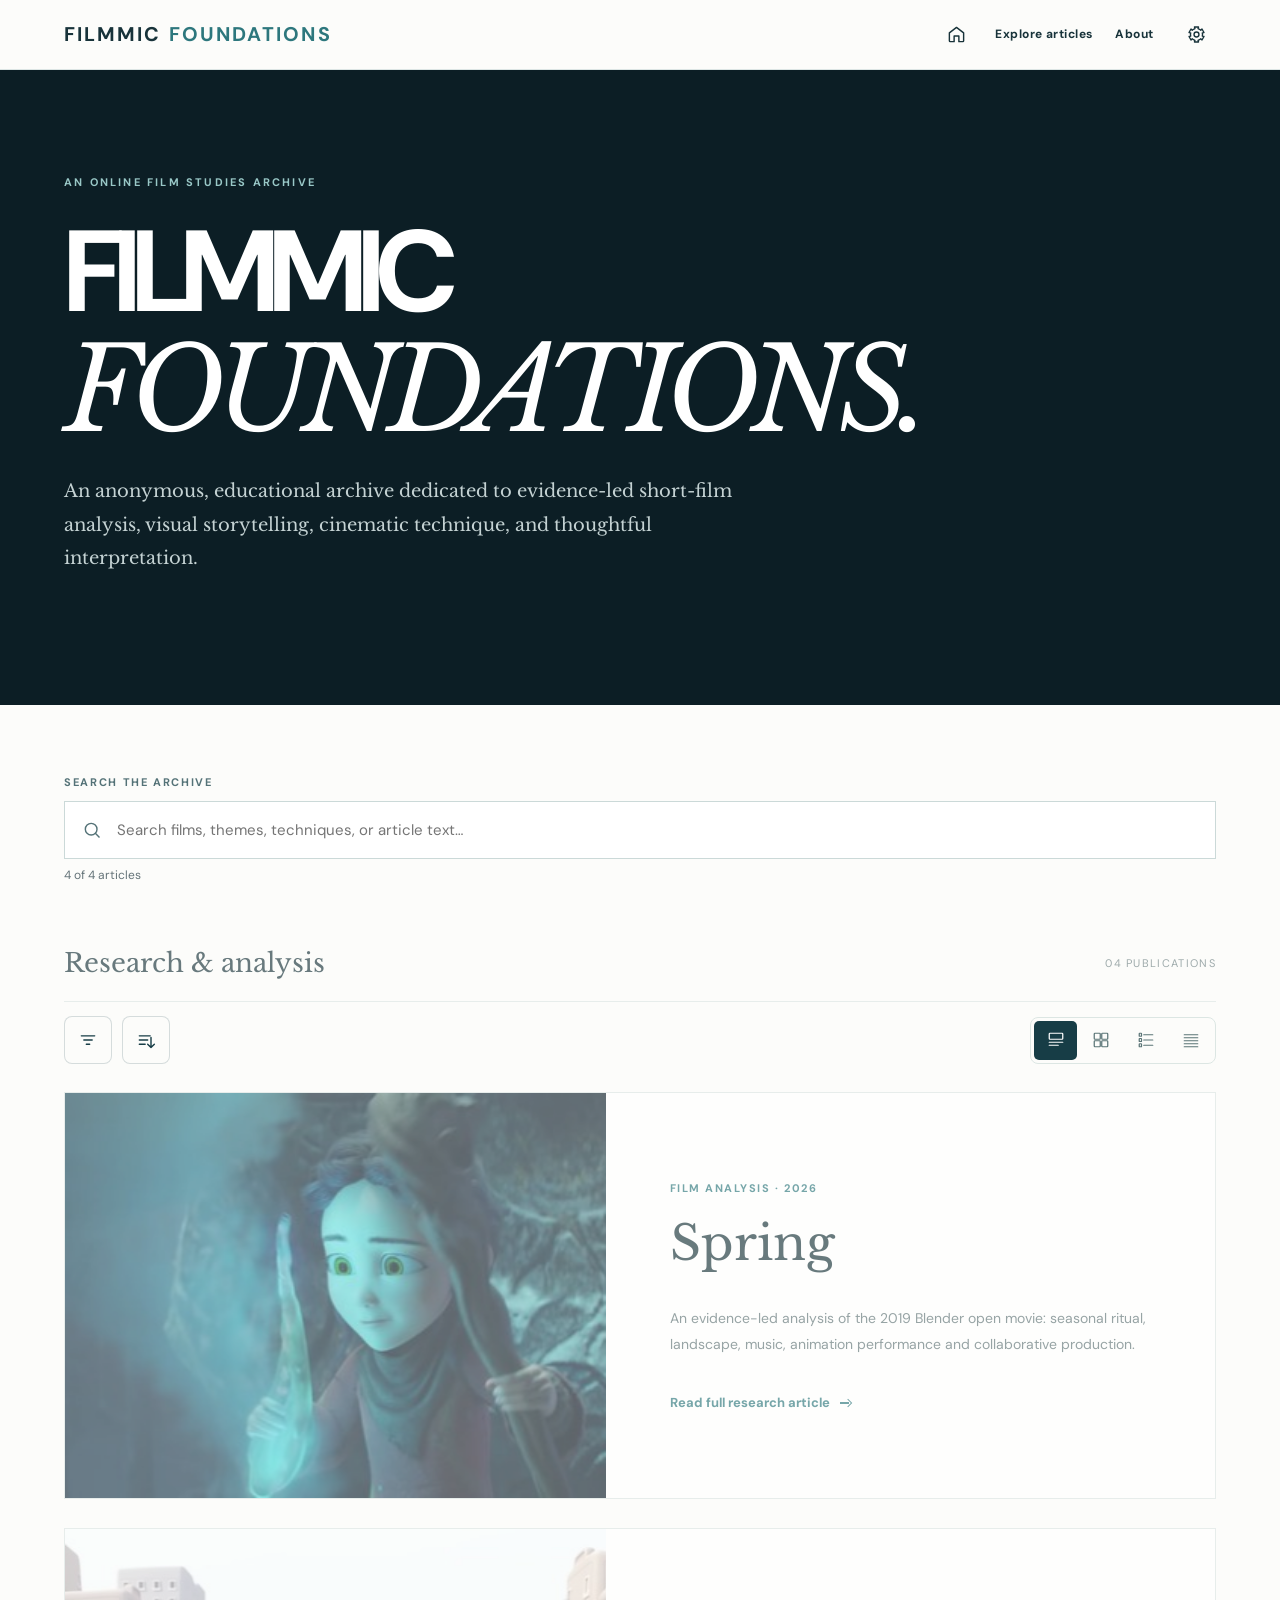
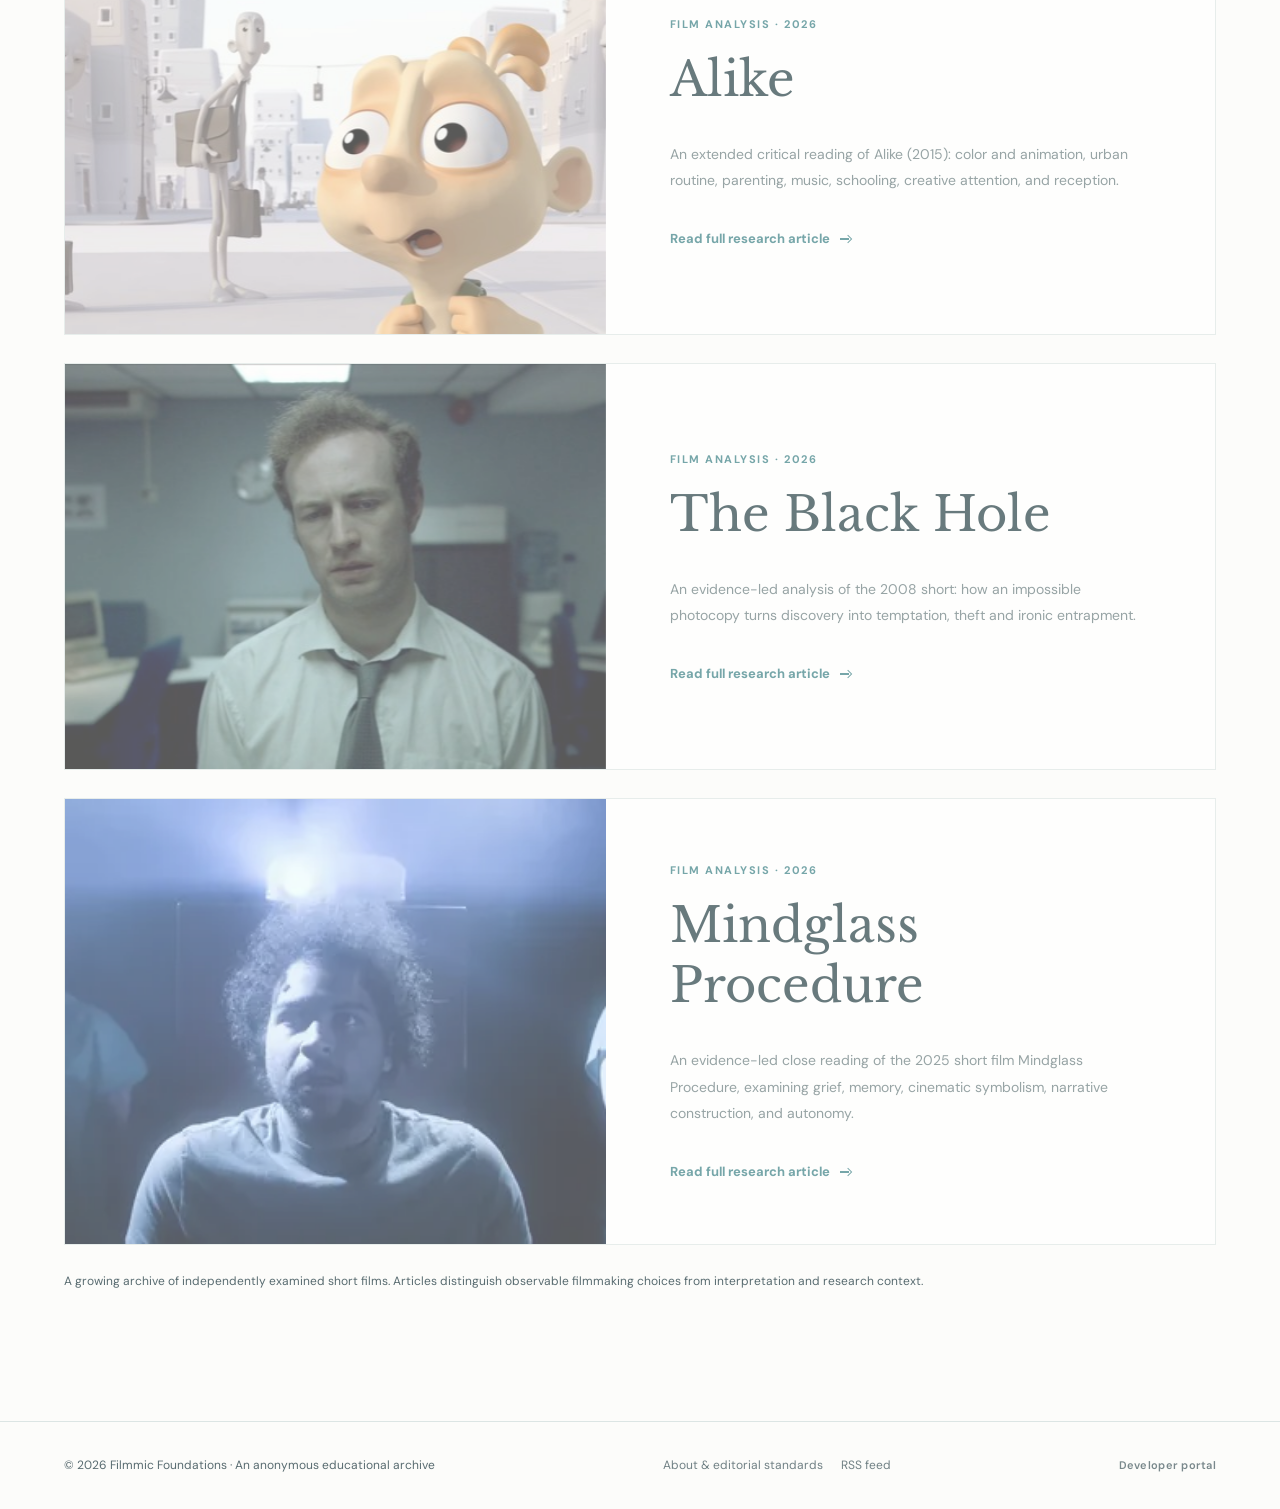
==== commit b0cf96b1: "Update developer portal, navigation, publication standards (23 files)" ====
--- a/index.html
+++ b/index.html
@@ -1,6 +1,6 @@
 <!DOCTYPE html>
 <html lang="en"><head><meta charset="utf-8"/><meta content="width=device-width, initial-scale=1" name="viewport"/><meta content="index,follow" name="robots"/><meta content="Filmmic Foundations is an anonymous educational archive of evidence-led critical analysis of short films, including visual storytelling, cinematic technique, and themes." name="description"/><link href="https://filmmicfoundations.github.io/" rel="canonical"/><meta content="Filmmic Foundations — Film Research Archive" property="og:title"/><meta content="Evidence-led analysis of short films, cinematic form, and visual storytelling." property="og:description"/><meta content="website" property="og:type"/><meta content="https://filmmicfoundations.github.io/" property="og:url"/><meta content="https://filmmicfoundations.github.io/assets/images/filmmic-foundations-share.jpg" property="og:image"/><meta content="Filmmic Foundations — Short Film Research Archive" property="og:image:alt"/><meta content="summary_large_image" name="twitter:card"/><title>Filmmic Foundations | Film Research Archive</title><meta name="ff-release" content="classic-home-modern-controls-20261021"/><link href="style.css?v=classic-home-modern-controls-20261021" rel="stylesheet"/><link href="/feed.xml" rel="alternate" title="Filmmic Foundations research updates" type="application/rss+xml"/>
-<script>try{(()=>{let s={};try{s=JSON.parse(localStorage.getItem("filmmic-foundations-settings")||"{}")||{}}catch(_){ }const t=s.theme||localStorage.getItem("filmmic-foundations-theme")||"light";document.documentElement.dataset.theme=t==="system"?(matchMedia("(prefers-color-scheme: dark)").matches?"dark":"light"):t;document.documentElement.dataset.ffColor=s.color||"teal"})()}catch(_){}</script><link href="assets/css/home.css?v=classic-home-modern-controls-20261021&fix=popup-safe-20261021" rel="stylesheet"/><link href="assets/css/site-header.css?v=classic-home-modern-controls-20261021" rel="stylesheet"/><link href="assets/css/publication.css" rel="stylesheet"/><link href="assets/css/print.css" media="print" rel="stylesheet"/><link href="assets/images/apple-touch-icon.png" rel="apple-touch-icon" sizes="180x180"/><link href="assets/css/site-settings-colors-v2.css" rel="stylesheet"/><script defer="" src="assets/js/site-settings-colors-v2.js"></script><link href="assets/images/favicon-32.png" rel="icon" sizes="32x32" type="image/png"/><link href="assets/images/favicon-192.png" rel="icon" sizes="192x192" type="image/png"/><link href="favicon.ico" rel="icon" sizes="any" type="image/x-icon"/><link href="favicon.svg" rel="icon" type="image/svg+xml"/><meta content="Filmmic Foundations" property="og:site_name"/><meta content="image/jpeg" property="og:image:type"/><meta content="1200" property="og:image:width"/><meta content="630" property="og:image:height"/><meta content="https://filmmicfoundations.github.io/assets/images/filmmic-foundations-share.jpg" name="twitter:image"/><meta content="Filmmic Foundations — Film Research Archive" name="twitter:title"/><meta content="Evidence-led analysis of short films, cinematic form, and visual storytelling." name="twitter:description"/><link rel="stylesheet" href="assets/css/dropdowns.css?v=classic-home-modern-controls-20261021"/><link rel="stylesheet" href="assets/css/archive-filters.css?v=classic-home-modern-controls-20261021"/><link rel="stylesheet" href="assets/css/overlay-contract.css?v=20261021-audit"/><script id="ff-site-schema" type="application/ld+json">{"@context":"https://schema.org","@graph":[{"@type":"WebSite","name":"Filmmic Foundations","url":"https://filmmicfoundations.github.io/","description":"Anonymous educational analysis of short films.","potentialAction":{"@type":"SearchAction","target":{"@type":"EntryPoint","urlTemplate":"https://filmmicfoundations.github.io/?q={search_term_string}"},"query-input":"required name=search_term_string"}},{"@type":"CollectionPage","name":"Film Research Archive","url":"https://filmmicfoundations.github.io/","isPartOf":{"@id":"https://filmmicfoundations.github.io/"},"about":"Short-film research, cinematic techniques, and close visual analysis"},{"@type":"Organization","name":"Filmmic Foundations","url":"https://filmmicfoundations.github.io/"}]}</script><link rel="stylesheet" href="assets/css/accent-system-v3.css?v=20261024"/></head><body><a class="ff-skip-link" href="#articles">Skip to articles</a><header class="topbar ff-site-header"><a class="brand ff-site-brand" href="./">FILMMIC <span>FOUNDATIONS</span></a><nav class="site-nav site-nav-simple ff-site-nav" aria-label="Main navigation"><a class="nav-link ff-home-link" href="./" aria-current="page" aria-label="Home" title="Home"><svg viewBox="0 0 24 24" fill="none" stroke="currentColor" stroke-width="1.8" stroke-linecap="round" stroke-linejoin="round" aria-hidden="true"><path d="m3 10 9-7 9 7v10a1 1 0 0 1-1 1h-5v-7H9v7H4a1 1 0 0 1-1-1z"/></svg></a><a class="nav-link" href="#articles">Explore articles</a><a class="nav-link" href="about/">About</a><button class="ff-settings-toggle" type="button" aria-label="Open settings" aria-haspopup="dialog" aria-controls="ff-settings-dialog" title="Reading preferences"><svg viewBox="0 0 24 24" fill="none" stroke="currentColor" stroke-width="1.75" stroke-linecap="round" stroke-linejoin="round" aria-hidden="true"><path d="M 8.2 5.42 L 10.03 4.66 L 9.46 2.53 L 14.54 2.53 L 13.97 4.66 L 15.8 5.42 L 17.37 6.63 L 18.93 5.07 L 21.47 9.46 L 19.34 10.03 L 19.6 12 L 19.34 13.97 L 21.47 14.54 L 18.93 18.93 L 17.37 17.37 L 15.8 18.58 L 13.97 19.34 L 14.54 21.47 L 9.46 21.47 L 10.03 19.34 L 8.2 18.58 L 6.63 17.37 L 5.07 18.93 L 2.53 14.54 L 4.66 13.97 L 4.4 12 L 4.66 10.03 L 2.53 9.46 L 5.07 5.07 L 6.63 6.63 Z"/><circle cx="12" cy="12" r="3.1"/></svg></button></nav></header><section class="masthead"><div class="wrap"><div class="eyebrow">AN ONLINE FILM STUDIES ARCHIVE</div><h1>FILMMIC<br/><em>FOUNDATIONS.</em></h1><p>An anonymous, educational archive dedicated to evidence-led short-film analysis, visual storytelling, cinematic technique, and thoughtful interpretation.</p></div></section><main class="section" id="articles"><div class="wrap" id="search"><label class="search-label" for="article-search">SEARCH THE ARCHIVE</label><div class="search-shell"><svg aria-hidden="true" fill="none" height="20" stroke="currentColor" stroke-width="1.7" viewbox="0 0 24 24" width="20"><circle cx="11" cy="11" r="7"></circle><path d="m16 16 5 5"></path></svg><input aria-controls="article-results" autocomplete="off" id="article-search" placeholder="Search films, themes, techniques, or article text…" type="search"/><button aria-label="Clear search" hidden="" id="clear-search" type="button">Clear</button></div><p aria-live="polite" class="search-status" id="search-status" role="status"></p></div><div class="wrap"><div class="section-head"><h2>Research &amp; analysis</h2><small>04 PUBLICATIONS</small></div><div class="archive-control-line ff-discover" id="ff-discover" aria-label="Archive display options">
+<script>try{(()=>{let s={};try{s=JSON.parse(localStorage.getItem("filmmic-foundations-settings")||"{}")||{}}catch(_){ }const t=s.theme||localStorage.getItem("filmmic-foundations-theme")||"light";document.documentElement.dataset.theme=t==="system"?(matchMedia("(prefers-color-scheme: dark)").matches?"dark":"light"):t})()}catch(_){}</script><link href="assets/css/home.css?v=classic-home-modern-controls-20261021&fix=popup-safe-20261021" rel="stylesheet"/><link href="assets/css/site-header.css?v=classic-home-modern-controls-20261021" rel="stylesheet"/><link href="assets/css/publication.css" rel="stylesheet"/><link href="assets/css/print.css" media="print" rel="stylesheet"/><link href="assets/images/apple-touch-icon.png" rel="apple-touch-icon" sizes="180x180"/><link href="assets/css/site-settings.css?v=teal-restored-20261024" rel="stylesheet"/><script defer="" src="assets/js/site-settings.js?v=teal-restored-20261024"></script><link href="assets/images/favicon-32.png" rel="icon" sizes="32x32" type="image/png"/><link href="assets/images/favicon-192.png" rel="icon" sizes="192x192" type="image/png"/><link href="favicon.ico" rel="icon" sizes="any" type="image/x-icon"/><link href="favicon.svg" rel="icon" type="image/svg+xml"/><meta content="Filmmic Foundations" property="og:site_name"/><meta content="image/jpeg" property="og:image:type"/><meta content="1200" property="og:image:width"/><meta content="630" property="og:image:height"/><meta content="https://filmmicfoundations.github.io/assets/images/filmmic-foundations-share.jpg" name="twitter:image"/><meta content="Filmmic Foundations — Film Research Archive" name="twitter:title"/><meta content="Evidence-led analysis of short films, cinematic form, and visual storytelling." name="twitter:description"/><link rel="stylesheet" href="assets/css/dropdowns.css?v=classic-home-modern-controls-20261021"/><link rel="stylesheet" href="assets/css/archive-filters.css?v=classic-home-modern-controls-20261021"/><link rel="stylesheet" href="assets/css/overlay-contract.css?v=20261021-audit"/><script id="ff-site-schema" type="application/ld+json">{"@context":"https://schema.org","@graph":[{"@type":"WebSite","name":"Filmmic Foundations","url":"https://filmmicfoundations.github.io/","description":"Anonymous educational analysis of short films.","potentialAction":{"@type":"SearchAction","target":{"@type":"EntryPoint","urlTemplate":"https://filmmicfoundations.github.io/?q={search_term_string}"},"query-input":"required name=search_term_string"}},{"@type":"CollectionPage","name":"Film Research Archive","url":"https://filmmicfoundations.github.io/","isPartOf":{"@id":"https://filmmicfoundations.github.io/"},"about":"Short-film research, cinematic techniques, and close visual analysis"},{"@type":"Organization","name":"Filmmic Foundations","url":"https://filmmicfoundations.github.io/"}]}</script></head><body><a class="ff-skip-link" href="#articles">Skip to articles</a><header class="topbar ff-site-header"><a class="brand ff-site-brand" href="./">FILMMIC <span>FOUNDATIONS</span></a><nav class="site-nav site-nav-simple ff-site-nav" aria-label="Main navigation"><a class="nav-link ff-home-link" href="./" aria-current="page" aria-label="Home" title="Home"><svg viewBox="0 0 24 24" fill="none" stroke="currentColor" stroke-width="1.8" stroke-linecap="round" stroke-linejoin="round" aria-hidden="true"><path d="m3 10 9-7 9 7v10a1 1 0 0 1-1 1h-5v-7H9v7H4a1 1 0 0 1-1-1z"/></svg></a><a class="nav-link" href="#articles">Explore articles</a><a class="nav-link" href="about/">About</a><button class="ff-settings-toggle" type="button" aria-label="Open settings" aria-haspopup="dialog" aria-controls="ff-settings-dialog" title="Reading preferences"><svg viewBox="0 0 24 24" fill="none" stroke="currentColor" stroke-width="1.75" stroke-linecap="round" stroke-linejoin="round" aria-hidden="true"><path d="M 8.2 5.42 L 10.03 4.66 L 9.46 2.53 L 14.54 2.53 L 13.97 4.66 L 15.8 5.42 L 17.37 6.63 L 18.93 5.07 L 21.47 9.46 L 19.34 10.03 L 19.6 12 L 19.34 13.97 L 21.47 14.54 L 18.93 18.93 L 17.37 17.37 L 15.8 18.58 L 13.97 19.34 L 14.54 21.47 L 9.46 21.47 L 10.03 19.34 L 8.2 18.58 L 6.63 17.37 L 5.07 18.93 L 2.53 14.54 L 4.66 13.97 L 4.4 12 L 4.66 10.03 L 2.53 9.46 L 5.07 5.07 L 6.63 6.63 Z"/><circle cx="12" cy="12" r="3.1"/></svg></button></nav></header><section class="masthead"><div class="wrap"><div class="eyebrow">AN ONLINE FILM STUDIES ARCHIVE</div><h1>FILMMIC<br/><em>FOUNDATIONS.</em></h1><p>An anonymous, educational archive dedicated to evidence-led short-film analysis, visual storytelling, cinematic technique, and thoughtful interpretation.</p></div></section><main class="section" id="articles"><div class="wrap" id="search"><label class="search-label" for="article-search">SEARCH THE ARCHIVE</label><div class="search-shell"><svg aria-hidden="true" fill="none" height="20" stroke="currentColor" stroke-width="1.7" viewbox="0 0 24 24" width="20"><circle cx="11" cy="11" r="7"></circle><path d="m16 16 5 5"></path></svg><input aria-controls="article-results" autocomplete="off" id="article-search" placeholder="Search films, themes, techniques, or article text…" type="search"/><button aria-label="Clear search" hidden="" id="clear-search" type="button">Clear</button></div><p aria-live="polite" class="search-status" id="search-status" role="status"></p></div><div class="wrap"><div class="section-head"><h2>Research &amp; analysis</h2><small>04 PUBLICATIONS</small></div><div class="archive-control-line ff-discover" id="ff-discover" aria-label="Archive display options">
 <div class="ff-picker" id="ff-filter-wrap">
   <button class="ff-picker-toggle" id="ff-filter-toggle" type="button" aria-label="Filter articles" title="Filter articles" aria-expanded="false" aria-controls="ff-filter-panel"><svg viewBox="0 0 24 24" width="20" height="20" fill="none" stroke="currentColor" stroke-width="1.7" stroke-linecap="round" stroke-linejoin="round" aria-hidden="true"><path d="M4 7h16M7 12h10M10 17h4"/></svg><span class="ff-filter-active" id="active-filter-count" hidden aria-hidden="true"></span></button>
   <div class="ff-discover-panel ff-filters-panel" id="ff-filter-panel" hidden>
--- a/assets/css/site-settings.css
+++ b/assets/css/site-settings.css
@@ -0,0 +1,250 @@
+/* Filmmic Foundations · shared reading preferences (all pages).
+   No dependencies. One scoped dialog, one source of preference styling. */
+:root{--ff-reading-scale:1;--ff-leading:1;--ff-preferred-width:800px}
+.ff-settings-toggle{touch-action:manipulation}
+.ff-settings-dialog,.ff-settings-dialog *{box-sizing:border-box}
+.ff-settings-dialog{
+  position:fixed;inset:0;margin:auto;width:min(690px,calc(100vw - 30px));
+  max-width:690px;max-height:min(790px,calc(100dvh - 30px));padding:0;
+  overflow:hidden;border:1px solid #c5d6d2;border-radius:12px;
+  background:#fcfcfa;color:#1c383f;box-shadow:0 35px 110px #02131960;
+  font-family:'DM Sans',system-ui,sans-serif;font-size:14px;line-height:1.5;
+}
+.ff-settings-dialog::backdrop{background:rgba(6,19,24,.62);backdrop-filter:blur(1px)}
+.ff-settings-dialog[open]{animation:ff-pref-enter .34s cubic-bezier(.18,.75,.2,1) both}
+.ff-settings-dialog[open]::backdrop{animation:ff-pref-backdrop .3s ease both}
+.ff-settings-dialog.ff-pref-closing[open]{animation:ff-pref-leave .18s cubic-bezier(.3,0,.8,1) both;pointer-events:none}
+.ff-settings-dialog.ff-pref-closing[open]::backdrop{animation:ff-pref-backdrop-out .18s ease both}
+@keyframes ff-pref-enter{from{opacity:0;transform:translateY(12px) scale(.975)}to{opacity:1;transform:none}}
+@keyframes ff-pref-leave{from{opacity:1;transform:none}to{opacity:0;transform:translateY(9px) scale(.984)}}
+@keyframes ff-pref-backdrop{from{background:rgba(6,19,24,0)}to{background:rgba(6,19,24,.62)}}
+@keyframes ff-pref-backdrop-out{to{background:rgba(6,19,24,0)}}
+.ff-settings-shell{display:flex;flex-direction:column;max-height:min(790px,calc(100dvh - 30px));min-height:0}
+.ff-settings-top{flex:none;display:flex;align-items:center;justify-content:space-between;padding:22px 27px 16px;border-bottom:1px solid #dce7e3;gap:16px}
+.ff-settings-kicker{display:block;font:700 10px/1.5 'DM Sans',sans-serif;letter-spacing:.15em;color:#49787b;text-transform:uppercase}
+.ff-settings-top h2{margin:4px 0 0;font:400 26px/1.22 'Libre Baskerville',Georgia,serif;letter-spacing:-.02em;color:inherit}
+.ff-settings-dismiss{display:grid;place-items:center;flex:none;width:38px;height:38px;border:1px solid #d6e2de;border-radius:7px;color:inherit;background:transparent;cursor:pointer;transition:background .2s ease,border-color .2s ease}
+.ff-settings-dismiss:hover{background:#eaf2ee;border-color:#aac6c3}
+.ff-settings-dismiss svg{width:19px;height:19px}
+.ff-settings-tabs{display:flex;flex:none;gap:4px;padding:12px 23px;border-bottom:1px solid #dce7e3;overflow-x:auto;scrollbar-width:thin}
+.ff-settings-tab{flex:1;min-width:max-content;display:inline-flex;align-items:center;justify-content:center;gap:7px;padding:10px 9px;border:0;border-bottom:2px solid transparent;border-radius:5px 5px 0 0;background:transparent;color:#547177;cursor:pointer;font:700 12px/1.4 'DM Sans',sans-serif;transition:color .18s ease,background .18s ease,border-color .18s ease}
+.ff-settings-tab:hover{background:#e9f2ef;color:#173b43}
+.ff-settings-tab[aria-selected="true"]{border-bottom-color:#347e81;color:#173b43;background:#e9f2ef}
+.ff-settings-tab svg{width:15px;height:15px}
+.ff-settings-scroll{overflow-y:auto;overscroll-behavior:contain;padding:22px 27px 18px;scrollbar-color:#abc6c0 transparent}
+.ff-settings-panel[hidden]{display:none!important}
+.ff-settings-section{margin-bottom:22px}
+.ff-settings-section>h3{font:700 11px/1.3 'DM Sans',sans-serif;letter-spacing:.14em;text-transform:uppercase;margin:0 0 8px;color:#4d797a}
+.ff-pref-row{display:flex;align-items:center;justify-content:space-between;gap:18px;padding:14px 0;border-bottom:1px solid #e7eeeb;min-height:60px}
+.ff-pref-row:last-child{border-bottom:0}
+.ff-pref-text{min-width:0;flex:1}
+.ff-pref-text label,.ff-pref-title{display:block;color:#19393f;font:700 13px/1.4 'DM Sans',sans-serif}
+.ff-pref-text p{font:400 11px/1.65 'DM Sans',sans-serif;color:#5c7578;margin:3px 0 0;max-width:365px}
+.ff-pref-row select{min-width:138px;max-width:170px;width:42%;min-height:38px;padding:8px 24px 8px 11px;background:#f5f9f7;color:#173a42;border:1px solid #bbcfc9;border-radius:6px;font:600 12px 'DM Sans',sans-serif;cursor:pointer;appearance:none;background-image:url("data:image/svg+xml,%3Csvg xmlns='http://www.w3.org/2000/svg' viewBox='0 0 20 20' fill='none' stroke='%23477477' stroke-width='1.8'%3E%3Cpath d='m5 7 5 5 5-5'/%3E%3C/svg%3E");background-position:right 8px center;background-size:17px;background-repeat:no-repeat}
+.ff-pref-row input[type="checkbox"]{appearance:none;-webkit-appearance:none;flex:0 0 42px;width:42px;height:24px;border:1px solid #92afae;border-radius:50px;background:#d7e2df;position:relative;cursor:pointer;transition:background-color .22s ease,border-color .22s ease}
+.ff-pref-row input[type="checkbox"]::before{content:"";position:absolute;width:16px;height:16px;background:white;border-radius:50%;top:3px;left:3px;box-shadow:0 1px 4px #0c2e2f30;transition:transform .22s cubic-bezier(.2,.8,.2,1)}
+.ff-pref-row input[type="checkbox"]:checked{background:#347d80;border-color:#347d80}
+.ff-pref-row input[type="checkbox"]:checked::before{transform:translateX(18px)}
+.ff-pref-row select:focus-visible,.ff-pref-row input:focus-visible,.ff-settings-dialog button:focus-visible{outline:2px solid #318a91;outline-offset:3px}
+.ff-pref-information{padding:17px 18px;margin:6px 0 22px;background:#eff5f2;border:1px solid #d5e5de;border-radius:7px;font-size:12px;line-height:1.8;color:#405e62}
+.ff-pref-information strong{display:block;color:#1c444a;margin-bottom:4px}
+.ff-pref-actions{display:flex;flex-wrap:wrap;gap:10px;margin-top:12px}
+.ff-pref-action{border:1px solid #91b4b1;color:#1f5055;border-radius:6px;background:transparent;padding:11px 15px;font:700 12px 'DM Sans',sans-serif;cursor:pointer;transition:background .2s ease,transform .2s ease}
+.ff-pref-action:hover{background:#e4f1ed;transform:translateY(-1px)}
+.ff-pref-action.ff-danger{border-color:#bdc6c2;color:#5a6362}
+.ff-pref-action.ff-danger:hover{background:#f0ebe8}
+.ff-settings-bottom{flex:none;display:flex;align-items:center;justify-content:space-between;gap:14px;border-top:1px solid #dce7e3;padding:13px 27px 17px;background:#fcfcfa}
+.ff-settings-saved{color:#64797c;font-size:11px;min-height:15px}
+.ff-settings-done{border:1px solid #183b44;border-radius:6px;background:#183b44;color:#f6fcf9;cursor:pointer;padding:11px 24px;font:700 12px 'DM Sans',sans-serif;transition:transform .2s ease,background .2s ease}
+.ff-settings-done:hover{background:#285e62;transform:translateY(-1px)}
+.ff-resume-prompt{position:fixed;bottom:20px;right:20px;z-index:65;width:min(380px,calc(100vw - 30px));border:1px solid #b7d1c9;border-radius:8px;padding:15px 17px;background:#fcfcfa;color:#1b4148;box-shadow:0 16px 50px #001b2240;font:600 12px/1.6 'DM Sans',sans-serif;animation:ff-pref-enter .3s ease both}
+.ff-resume-prompt p{margin:0 0 10px}
+.ff-resume-prompt button{border:1px solid #a8bdb8;border-radius:5px;padding:8px 12px;font:600 11px 'DM Sans',sans-serif;background:transparent;color:inherit;cursor:pointer;margin-right:7px}
+.ff-resume-prompt button:first-of-type{background:#1a3f49;color:white;border-color:#1a3f49}
+.ff-external-dialog{border:1px solid #b7ccc5;border-radius:9px;background:#fcfcfa;color:#183c43;max-width:min(450px,calc(100vw - 30px));padding:23px 26px;box-shadow:0 20px 70px #00171b66;font-family:'DM Sans',sans-serif}
+.ff-external-dialog::backdrop{background:#071b238c}
+.ff-external-dialog[open]{animation:ff-pref-enter .3s ease both}
+.ff-external-dialog h2{font:400 24px 'Libre Baskerville',Georgia,serif;margin:0 0 12px}
+.ff-external-dialog p{line-height:1.6;font-size:12px;overflow-wrap:anywhere}
+.ff-external-dialog footer{display:flex;gap:12px;background:none;padding:10px 0 0}
+.ff-external-dialog button,.ff-external-dialog a{border-radius:5px;border:1px solid #98b0ac;padding:10px 13px;background:transparent;color:inherit;font:600 12px 'DM Sans',sans-serif;cursor:pointer;text-decoration:none}
+.ff-external-dialog a{background:#1a4149;border-color:#1a4149;color:white}
+/* Settings affecting reader's content, rather than unrelated decorative elements. */
+html[data-ff-text="small"]{--ff-reading-scale:.9}
+html[data-ff-text="default"]{--ff-reading-scale:1}
+html[data-ff-text="large"]{--ff-reading-scale:1.17}
+html[data-ff-text="extra"]{--ff-reading-scale:1.32}
+html[data-ff-leading="compact"]{--ff-leading:.88}
+html[data-ff-leading="standard"]{--ff-leading:1}
+html[data-ff-leading="relaxed"]{--ff-leading:1.16}
+html .article.article p:not(.disclosure):not(.source-note):not(.ff-cite-note){font-size:calc(14px * var(--ff-reading-scale));line-height:calc(2.05 * var(--ff-leading))}
+html .ff-about-content p, html .ff-about-content li{font-size:calc(1em * var(--ff-reading-scale));line-height:calc(1.85 * var(--ff-leading))}
+@media(max-width:520px){html .article.article p:not(.disclosure):not(.source-note):not(.ff-cite-note){font-size:calc(13px * var(--ff-reading-scale))}}
+html[data-ff-width="narrow"] .paper-layout{max-width:1100px;grid-template-columns:minmax(200px,260px) minmax(0,680px)}
+html[data-ff-width="wide"] .paper-layout{max-width:1530px;grid-template-columns:minmax(200px,270px) minmax(0,1000px)}
+html[data-ff-width="narrow"] .ff-about{max-width:950px}
+html[data-ff-width="wide"] .ff-about{max-width:1350px}
+@media(max-width:900px){html[data-ff-width] .paper-layout{grid-template-columns:minmax(0,1fr);max-width:760px}}
+html[data-ff-focus="on"] .paper-layout{grid-template-columns:minmax(0,780px);justify-content:center;max-width:1200px}
+html[data-ff-focus="on"] .paper-layout .sidebar{display:none}
+html[data-ff-focus="on"] .ff-related-section{display:none}
+html[data-ff-progress="off"] .ff-reading-progress{display:none!important}
+html[data-ff-captions="off"] .article.article figure:not(.diagram) figcaption{display:none!important}
+html[data-ff-related="off"] .ff-related-section{display:none!important}
+html[data-ff-contrast="on"] .article p,html[data-ff-contrast="on"] .article .references li,html[data-ff-contrast="on"] .ff-about-content p{color:#112d33!important}
+html[data-ff-contrast="on"] .article figcaption,html[data-ff-contrast="on"] .article .source-note{color:#234148!important}
+html[data-ff-contrast="on"] .article a{text-decoration:underline;text-decoration-thickness:1.2px;text-underline-offset:3px}
+html[data-theme="dark"][data-ff-contrast="on"] .article p,html[data-theme="dark"][data-ff-contrast="on"] .article .references li,html[data-theme="dark"][data-ff-contrast="on"] .ff-about-content p{color:#f4fcfa!important}
+html[data-theme="dark"][data-ff-contrast="on"] .article figcaption,html[data-theme="dark"][data-ff-contrast="on"] .article .source-note{color:#dcece9!important}
+html[data-theme="dark"] .ff-settings-dialog{background:#152b32;color:#edf6f3;border-color:#3c5b5b}
+html[data-theme="dark"] .ff-settings-top,html[data-theme="dark"] .ff-settings-tabs,html[data-theme="dark"] .ff-settings-bottom{border-color:#35535a}
+html[data-theme="dark"] .ff-settings-bottom{background:#152b32}
+html[data-theme="dark"] .ff-settings-dismiss{border-color:#456269;background:transparent}
+html[data-theme="dark"] .ff-settings-dismiss:hover{background:#25434b}
+html[data-theme="dark"] .ff-settings-kicker,html[data-theme="dark"] .ff-settings-section>h3{color:#98c7c1}
+html[data-theme="dark"] .ff-settings-tab{color:#bdced0}
+html[data-theme="dark"] .ff-settings-tab:hover,html[data-theme="dark"] .ff-settings-tab[aria-selected="true"]{color:#f4fffc;background:#25464a;border-bottom-color:#9bd1c9}
+html[data-theme="dark"] .ff-pref-row{border-color:#344e53}
+html[data-theme="dark"] .ff-pref-text label,html[data-theme="dark"] .ff-pref-title{color:#f0f7f5}
+html[data-theme="dark"] .ff-pref-text p,html[data-theme="dark"] .ff-settings-saved{color:#afc7c7}
+html[data-theme="dark"] .ff-pref-row select{background-color:#1e3940;border-color:#517078;color:#f1f8f4}
+html[data-theme="dark"] .ff-pref-row input[type="checkbox"]:not(:checked){background:#385159;border-color:#6a8988}
+html[data-theme="dark"] .ff-pref-information{background:#1c3940;border-color:#416168;color:#c5dad7}
+html[data-theme="dark"] .ff-pref-information strong{color:#ebf8f4}
+html[data-theme="dark"] .ff-pref-action{color:#b8e2db;border-color:#507b7a}
+html[data-theme="dark"] .ff-pref-action:hover{background:#26454b}
+html[data-theme="dark"] .ff-pref-action.ff-danger{color:#d8c5c5;border-color:#68636a}
+html[data-theme="dark"] .ff-settings-done{background:#d7e9e4;border-color:#d7e9e4;color:#15343a}
+html[data-theme="dark"] .ff-settings-done:hover{background:#c1dbd5}
+html[data-theme="dark"] .ff-resume-prompt{background:#172f36;color:#edf6f3;border-color:#53746e}
+html[data-theme="dark"] .ff-external-dialog{background:#173139;color:#f4faf8;border-color:#4e7471}
+/* Respect accessibility and motion preferences, including parallax. */
+html[data-ff-motion="off"]{scroll-behavior:auto!important}
+html[data-ff-motion="off"] *,html[data-ff-motion="off"] *::before,html[data-ff-motion="off"] *::after{animation-duration:.01ms!important;animation-iteration-count:1!important;transition-duration:.01ms!important;scroll-behavior:auto!important}
+html[data-ff-motion="off"] .hero-image{--ff-cover-shift:0px!important}
+html[data-ff-motion="off"] .ff-settings-dialog[open],html[data-ff-motion="off"] .ff-settings-dialog[open]::backdrop{animation:none!important}
+html[data-ff-motion="full"] .archive-card img{transition-duration:1.65s!important}
+@media(prefers-reduced-motion:reduce){.ff-settings-dialog[open],.ff-settings-dialog[open]::backdrop,.ff-resume-prompt{animation:none!important}.ff-pref-row input[type="checkbox"]::before{transition:none}}
+@media(max-width:560px){.ff-settings-dialog{width:calc(100vw - 16px);max-height:calc(100dvh - 16px);border-radius:9px}.ff-settings-shell{max-height:calc(100dvh - 16px)}.ff-settings-top{padding:18px 16px 13px}.ff-settings-top h2{font-size:23px}.ff-settings-tabs{padding:7px 10px;gap:1px}.ff-settings-tab{font-size:10px;padding:10px 9px;gap:5px}.ff-settings-tab svg{width:13px;height:13px}.ff-settings-scroll{padding:15px 17px}.ff-pref-row{gap:10px}.ff-pref-text label{font-size:12px}.ff-pref-text p{font-size:10px}.ff-pref-row select{min-width:118px;max-width:142px;font-size:11px}.ff-settings-bottom{padding:11px 17px}.ff-settings-done{padding:10px 17px}}
+@media print{.ff-settings-dialog,.ff-resume-prompt,.ff-external-dialog,.ff-settings-toggle{display:none!important}}
+/* Private-by-default embedded media: does not load iframe until requested. */
+.video{position:relative;overflow:hidden}
+.video iframe[data-ff-embed-url]{visibility:hidden}
+.video.ff-video-loaded iframe[data-ff-embed-url]{visibility:visible}
+.ff-video-load{position:absolute;inset:0;width:100%;height:100%;background:linear-gradient(140deg,#173740,#081a21);border:1px solid #446367;color:#dbece8;cursor:pointer;display:flex;align-items:center;justify-content:center;gap:10px;flex-direction:column;font-family:'DM Sans',sans-serif;transition:background-color .2s ease}
+.ff-video-load:hover{background:linear-gradient(140deg,#244e57,#0b242c)}
+.ff-video-load strong{font-size:13px}
+.ff-video-load small{font-size:11px;opacity:.72}
+.ff-video-play{display:grid;place-items:center;font-size:15px;border-radius:50%;border:1px solid #79b2b1;width:55px;height:55px;padding-left:3px;color:#c6f0e9;transition:transform .25s ease}
+.ff-video-load:hover .ff-video-play{transform:scale(1.07)}
+.video.ff-video-loaded .ff-video-load{display:none}
+
+/* Preserve the theme inside the modal: older site-wide button rules can be stronger. */
+html[data-theme="dark"] .ff-settings-dialog .ff-settings-tab[aria-selected="true"]{background:#25464a!important;color:#f4fffc!important;border-bottom-color:#9bd1c9!important}
+html[data-theme="dark"] .ff-settings-dialog .ff-settings-done{background:#d7e9e4!important;border-color:#d7e9e4!important;color:#15343a!important}
+html[data-ff-gallery-motion="off"] .ffv-dialog .ffv-ghost,html[data-ff-gallery-motion="off"] .ffv-dialog .ffv-single img{animation:none!important;transition:none!important}
+html[data-ff-gallery-motion="off"] .ffv-dialog.ffv-sliding,html[data-ff-gallery-motion="off"] .ffv-dialog .ffv-sliding{animation:none!important;transition:none!important}
+
+/* Optional unobtrusive reading view; reference list itself is never hidden. */
+html[data-ff-markers="off"] article.article a.cite{display:none!important}
+
+/* v48 — reader-first preferences; a single calm design language.
+   Sidebar on desktop, compact tabs on mobile, and floating animated choices. */
+.ff-settings-dialog{width:min(770px,calc(100vw - 24px));max-width:770px;max-height:min(810px,calc(100dvh - 24px));border-radius:11px}
+.ff-settings-shell{max-height:min(810px,calc(100dvh - 24px))}
+.ff-settings-top{padding:24px 27px 20px;align-items:flex-start}
+.ff-settings-top h2{font-size:29px;line-height:1.25;margin-top:6px}
+.ff-settings-intro{font:400 12px/1.6 'DM Sans',sans-serif;margin:7px 0 0!important;color:#59747a;max-width:450px}
+.ff-settings-main{min-height:0;flex:1;display:grid;grid-template-columns:170px minmax(0,1fr)}
+.ff-settings-tabs{display:flex;flex-direction:column;gap:4px;padding:19px 11px;border-bottom:0;border-right:1px solid #dce7e3;overflow:visible;background:#f7faf8}
+.ff-settings-tab{flex:0 0 auto;min-width:0;justify-content:flex-start;padding:12px 13px;border:0!important;border-radius:6px!important;background:transparent;gap:10px;text-align:left;font-size:12px;white-space:nowrap}
+.ff-settings-tab[aria-selected="true"]{background:#e5f0ec;color:#153f45;box-shadow:inset 3px 0 #347e81}
+.ff-settings-scroll{padding:17px 25px 19px;overflow:auto;min-height:0}
+.ff-settings-section{margin:0 0 19px}
+.ff-settings-section>h3{margin:0 0 8px;font-size:10px;letter-spacing:.13em}
+.ff-pref-row{gap:14px;min-height:68px;padding:12px 0;border-bottom:1px solid #e7efeb;align-items:center}
+.ff-pref-text label{font-size:12px;font-weight:700}
+.ff-pref-text p{margin:3px 0 0;font-size:10.5px;line-height:1.55;max-width:340px}
+.ff-pref-choice{position:relative;width:clamp(132px,37%,165px);flex:none;min-width:0}
+.ff-pref-row select.ff-pref-native-select{position:absolute!important;opacity:0!important;width:1px!important;height:1px!important;pointer-events:none!important;clip-path:inset(50%)!important}
+.ff-pref-choice-button{display:flex;align-items:center;justify-content:space-between;gap:8px;width:100%;min-height:39px;padding:9px 10px 9px 12px;border:1px solid #c6d9d2;border-radius:6px;background:transparent;color:#1b4147;font:600 11px 'DM Sans',sans-serif;text-align:left;cursor:pointer;transition:background-color .22s,border-color .22s}
+.ff-pref-choice-button:after{content:"";width:7px;height:7px;flex:0 0 7px;border-right:1.5px solid currentColor;border-bottom:1.5px solid currentColor;transform:translateY(-2px) rotate(45deg);transition:transform .22s}
+.ff-pref-choice-button[aria-expanded="true"]:after{transform:translateY(2px) rotate(225deg)}
+.ff-pref-choice-button:is(:hover,[aria-expanded="true"]){border-color:#86aaa4;background:#eef6f2}
+.ff-pref-choice-list{position:absolute;z-index:100;left:0;right:0;top:calc(100% + 5px);background:#fcfcfa;border:1px solid #c6d9d2;border-radius:7px;box-shadow:0 12px 30px #122f3325;padding:4px;max-height:214px;overflow:auto;overscroll-behavior:contain}
+.ff-pref-choice-list[hidden]{display:none!important}
+.ff-pref-choice-list button{display:block;border:0;border-radius:4px;background:transparent;padding:10px 9px;width:100%;text-align:left;color:#1b4147;font:600 11px 'DM Sans',sans-serif;cursor:pointer}
+.ff-pref-choice-list button:is(:hover,:focus-visible,[aria-selected="true"]){background:#e8f2ee;outline:0}
+.ff-pref-row input[type="checkbox"]{flex-basis:42px}
+.ff-settings-bottom{padding:13px 25px;gap:12px}
+html[data-theme="dark"] .ff-settings-intro{color:#b4c9c9}
+html[data-theme="dark"] .ff-settings-tabs{background:#18333b;border-right-color:#35535a}
+html[data-theme="dark"] .ff-settings-tab[aria-selected="true"]{background:#2b4b51;color:#f1faf7;box-shadow:inset 3px 0 #9bd1c9}
+html[data-theme="dark"] .ff-pref-choice-button{background:transparent;border-color:#52716f;color:#ecf6f3}
+html[data-theme="dark"] .ff-pref-choice-button:is(:hover,[aria-expanded="true"]){background:#2b4c53;border-color:#739d95}
+html[data-theme="dark"] .ff-pref-choice-list{background:#203a42;border-color:#52716f;box-shadow:0 13px 32px #0007}
+html[data-theme="dark"] .ff-pref-choice-list button{color:#ecf6f3}
+html[data-theme="dark"] .ff-pref-choice-list button:is(:hover,:focus-visible,[aria-selected="true"]){background:#32565c}
+@media(max-width:650px){
+ .ff-settings-dialog{width:calc(100vw - 16px);max-height:calc(100dvh - 16px)}
+ .ff-settings-shell{max-height:calc(100dvh - 16px)}
+ .ff-settings-top{padding:20px 17px 15px}
+ .ff-settings-top h2{font-size:24px}
+ .ff-settings-intro{font-size:11px}
+ .ff-settings-main{display:flex;flex-direction:column}
+ .ff-settings-tabs{flex-direction:row;overflow-x:auto;min-height:55px;flex:none;gap:4px;padding:8px 11px;border-right:0;border-bottom:1px solid #dce7e3;background:transparent;scrollbar-width:none}
+ .ff-settings-tabs::-webkit-scrollbar{display:none}
+ .ff-settings-tab{flex:1;justify-content:center;min-width:max-content;padding:10px 12px;font-size:11px}
+ .ff-settings-tab[aria-selected="true"]{box-shadow:inset 0 -2px #347e81}
+ .ff-settings-scroll{padding:14px 17px 18px;overflow-y:auto;overflow-x:visible}
+ .ff-pref-row{gap:9px;min-height:62px}
+ .ff-pref-choice{min-width:125px;max-width:150px;width:39%}
+ .ff-settings-bottom{padding:11px 16px}
+ html[data-theme="dark"] .ff-settings-tabs{border-bottom-color:#35535a}
+ html[data-theme="dark"] .ff-settings-tab[aria-selected="true"]{box-shadow:inset 0 -2px #9bd1c9}
+}
+@media(prefers-reduced-motion:reduce){.ff-pref-choice-button,.ff-pref-choice-button:after{transition:none!important}}
+.ff-pref-choice.ff-choice-above .ff-pref-choice-list{top:auto;bottom:calc(100% + 5px);transform-origin:bottom center}
+
+/* v49: a consistent dialog footprint prevents category-induced resize jumps. */
+.ff-settings-dialog{height:min(730px,calc(100dvh - 30px));min-height:0;overflow:hidden}
+.ff-settings-shell{height:100%;max-height:100%!important;min-height:0}
+.ff-settings-main{min-height:0;flex:1 1 auto;overflow:hidden}
+.ff-settings-scroll{min-height:0;height:100%;overscroll-behavior:contain}
+.ff-settings-tab-icon{display:block;width:17px;height:17px;flex:none}
+@media(max-width:650px){.ff-settings-dialog{height:calc(100dvh - 16px)}.ff-settings-main{min-height:0}.ff-settings-scroll{flex:1 1 auto;height:auto;overflow-y:auto}}
+@media(prefers-reduced-motion:reduce){.ff-settings-scroll{scroll-behavior:auto}}
+
+/* Site-wide background scroll lock while any modal is visible. */
+html.ff-global-dialog-open,html.ff-global-dialog-open body{overflow-y:hidden!important;overscroll-behavior:none!important}
+html.ff-global-dialog-open{scrollbar-gutter:stable}
+
+/* Stable modal dimmer: animate content, not native backdrop alpha, to avoid flash. */
+.ff-settings-dialog[open]::backdrop,.ff-settings-dialog.ff-pref-closing[open]::backdrop{animation:none!important;background:rgba(6,19,24,.62)!important;backdrop-filter:blur(1px)}
+
+
+/* v2026.10.21 — shared overlay safe area measured from actual sticky menus.
+   Article pages have two nav bars; other pages have one. */
+:root {--ff-modal-chrome-height:var(--ff-header-height, 70px)}
+:root:has(.ff-section-toolbar) {--ff-modal-chrome-height:var(--ff-chrome-height, 134px)}
+.ff-settings-dialog {
+  inset:calc(var(--ff-modal-chrome-height,70px) + 10px) 0 10px !important;
+  margin:auto !important;
+  height:min(730px, calc(100dvh - var(--ff-modal-chrome-height,70px) - 20px)) !important;
+  max-height:calc(100dvh - var(--ff-modal-chrome-height,70px) - 20px) !important;
+}
+.ff-settings-dialog::backdrop,.ff-settings-dialog[open]::backdrop,.ff-settings-dialog.ff-pref-closing[open]::backdrop,
+.ff-external-dialog::backdrop {
+  background:linear-gradient(to bottom, transparent 0, transparent var(--ff-modal-chrome-height,70px), rgba(6,19,24,.62) var(--ff-modal-chrome-height,70px), rgba(6,19,24,.62) 100%) !important;
+  backdrop-filter:none !important;
+}
+.ff-external-dialog {
+  position:fixed !important;
+  inset:calc(var(--ff-modal-chrome-height,70px) + 10px) 0 10px !important;
+  margin:auto !important;
+  max-height:calc(100dvh - var(--ff-modal-chrome-height,70px) - 20px) !important;
+  overflow-y:auto;
+}
+/* Retain the root scroll lock, but do not turn the sticky header's body
+   containing block into a second scroll container when a modal opens. */
+html.ff-global-dialog-open body{overflow-y:visible!important}
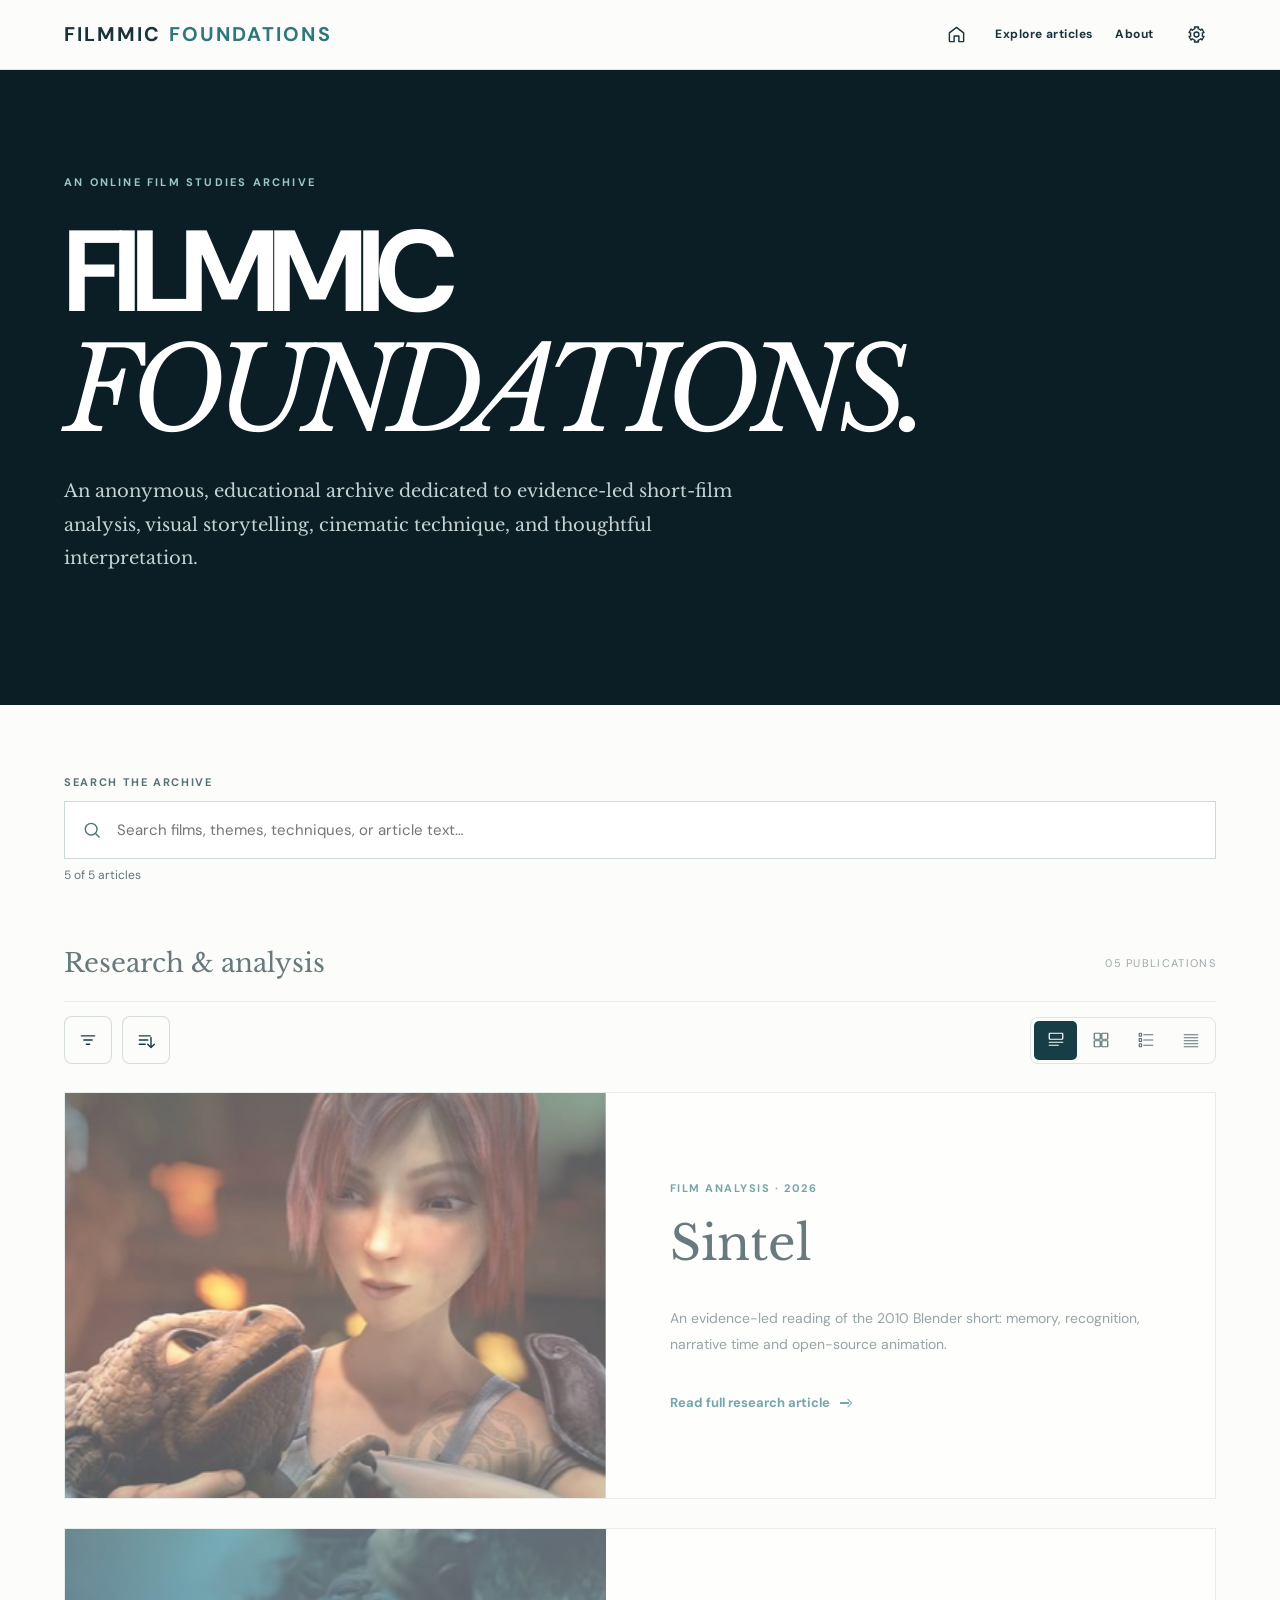
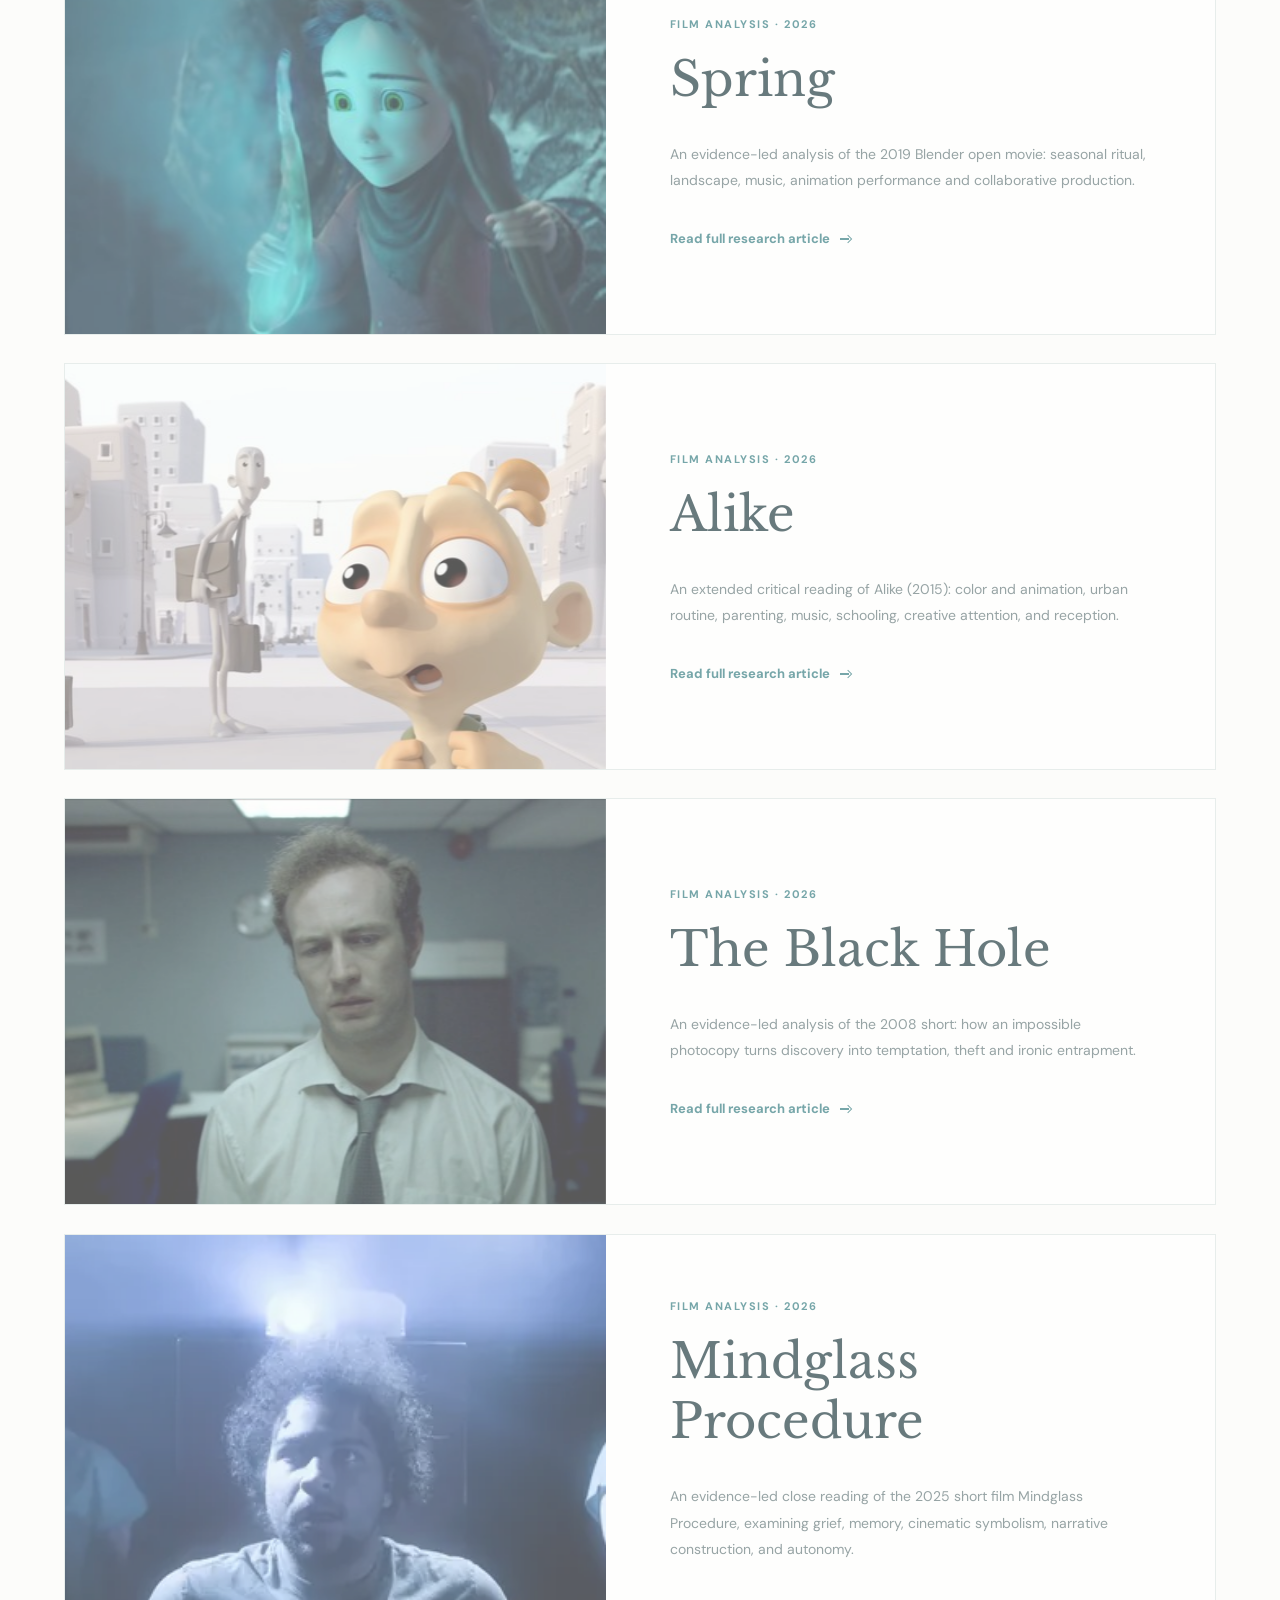
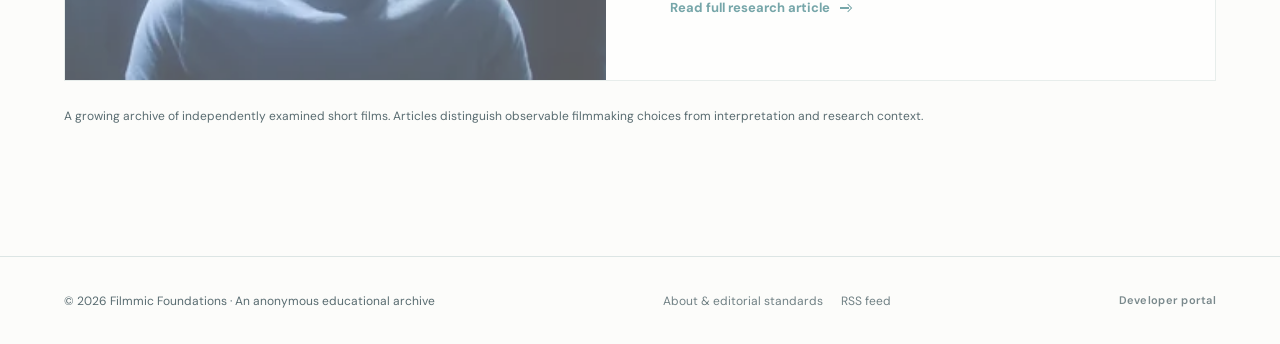
==== commit 27589753: "Update navigation, article pages (51 files)" ====
--- a/index.html
+++ b/index.html
@@ -1,6 +1,6 @@
 <!DOCTYPE html>
 <html lang="en"><head><meta charset="utf-8"/><meta content="width=device-width, initial-scale=1" name="viewport"/><meta content="index,follow" name="robots"/><meta content="Filmmic Foundations is an anonymous educational archive of evidence-led critical analysis of short films, including visual storytelling, cinematic technique, and themes." name="description"/><link href="https://filmmicfoundations.github.io/" rel="canonical"/><meta content="Filmmic Foundations — Film Research Archive" property="og:title"/><meta content="Evidence-led analysis of short films, cinematic form, and visual storytelling." property="og:description"/><meta content="website" property="og:type"/><meta content="https://filmmicfoundations.github.io/" property="og:url"/><meta content="https://filmmicfoundations.github.io/assets/images/filmmic-foundations-share.jpg" property="og:image"/><meta content="Filmmic Foundations — Short Film Research Archive" property="og:image:alt"/><meta content="summary_large_image" name="twitter:card"/><title>Filmmic Foundations | Film Research Archive</title><meta name="ff-release" content="classic-home-modern-controls-20261021"/><link href="style.css?v=classic-home-modern-controls-20261021" rel="stylesheet"/><link href="/feed.xml" rel="alternate" title="Filmmic Foundations research updates" type="application/rss+xml"/>
-<script>try{(()=>{let s={};try{s=JSON.parse(localStorage.getItem("filmmic-foundations-settings")||"{}")||{}}catch(_){ }const t=s.theme||localStorage.getItem("filmmic-foundations-theme")||"light";document.documentElement.dataset.theme=t==="system"?(matchMedia("(prefers-color-scheme: dark)").matches?"dark":"light"):t})()}catch(_){}</script><link href="assets/css/home.css?v=classic-home-modern-controls-20261021&fix=popup-safe-20261021" rel="stylesheet"/><link href="assets/css/site-header.css?v=classic-home-modern-controls-20261021" rel="stylesheet"/><link href="assets/css/publication.css" rel="stylesheet"/><link href="assets/css/print.css" media="print" rel="stylesheet"/><link href="assets/images/apple-touch-icon.png" rel="apple-touch-icon" sizes="180x180"/><link href="assets/css/site-settings.css?v=teal-restored-20261024" rel="stylesheet"/><script defer="" src="assets/js/site-settings.js?v=teal-restored-20261024"></script><link href="assets/images/favicon-32.png" rel="icon" sizes="32x32" type="image/png"/><link href="assets/images/favicon-192.png" rel="icon" sizes="192x192" type="image/png"/><link href="favicon.ico" rel="icon" sizes="any" type="image/x-icon"/><link href="favicon.svg" rel="icon" type="image/svg+xml"/><meta content="Filmmic Foundations" property="og:site_name"/><meta content="image/jpeg" property="og:image:type"/><meta content="1200" property="og:image:width"/><meta content="630" property="og:image:height"/><meta content="https://filmmicfoundations.github.io/assets/images/filmmic-foundations-share.jpg" name="twitter:image"/><meta content="Filmmic Foundations — Film Research Archive" name="twitter:title"/><meta content="Evidence-led analysis of short films, cinematic form, and visual storytelling." name="twitter:description"/><link rel="stylesheet" href="assets/css/dropdowns.css?v=classic-home-modern-controls-20261021"/><link rel="stylesheet" href="assets/css/archive-filters.css?v=classic-home-modern-controls-20261021"/><link rel="stylesheet" href="assets/css/overlay-contract.css?v=20261021-audit"/><script id="ff-site-schema" type="application/ld+json">{"@context":"https://schema.org","@graph":[{"@type":"WebSite","name":"Filmmic Foundations","url":"https://filmmicfoundations.github.io/","description":"Anonymous educational analysis of short films.","potentialAction":{"@type":"SearchAction","target":{"@type":"EntryPoint","urlTemplate":"https://filmmicfoundations.github.io/?q={search_term_string}"},"query-input":"required name=search_term_string"}},{"@type":"CollectionPage","name":"Film Research Archive","url":"https://filmmicfoundations.github.io/","isPartOf":{"@id":"https://filmmicfoundations.github.io/"},"about":"Short-film research, cinematic techniques, and close visual analysis"},{"@type":"Organization","name":"Filmmic Foundations","url":"https://filmmicfoundations.github.io/"}]}</script></head><body><a class="ff-skip-link" href="#articles">Skip to articles</a><header class="topbar ff-site-header"><a class="brand ff-site-brand" href="./">FILMMIC <span>FOUNDATIONS</span></a><nav class="site-nav site-nav-simple ff-site-nav" aria-label="Main navigation"><a class="nav-link ff-home-link" href="./" aria-current="page" aria-label="Home" title="Home"><svg viewBox="0 0 24 24" fill="none" stroke="currentColor" stroke-width="1.8" stroke-linecap="round" stroke-linejoin="round" aria-hidden="true"><path d="m3 10 9-7 9 7v10a1 1 0 0 1-1 1h-5v-7H9v7H4a1 1 0 0 1-1-1z"/></svg></a><a class="nav-link" href="#articles">Explore articles</a><a class="nav-link" href="about/">About</a><button class="ff-settings-toggle" type="button" aria-label="Open settings" aria-haspopup="dialog" aria-controls="ff-settings-dialog" title="Reading preferences"><svg viewBox="0 0 24 24" fill="none" stroke="currentColor" stroke-width="1.75" stroke-linecap="round" stroke-linejoin="round" aria-hidden="true"><path d="M 8.2 5.42 L 10.03 4.66 L 9.46 2.53 L 14.54 2.53 L 13.97 4.66 L 15.8 5.42 L 17.37 6.63 L 18.93 5.07 L 21.47 9.46 L 19.34 10.03 L 19.6 12 L 19.34 13.97 L 21.47 14.54 L 18.93 18.93 L 17.37 17.37 L 15.8 18.58 L 13.97 19.34 L 14.54 21.47 L 9.46 21.47 L 10.03 19.34 L 8.2 18.58 L 6.63 17.37 L 5.07 18.93 L 2.53 14.54 L 4.66 13.97 L 4.4 12 L 4.66 10.03 L 2.53 9.46 L 5.07 5.07 L 6.63 6.63 Z"/><circle cx="12" cy="12" r="3.1"/></svg></button></nav></header><section class="masthead"><div class="wrap"><div class="eyebrow">AN ONLINE FILM STUDIES ARCHIVE</div><h1>FILMMIC<br/><em>FOUNDATIONS.</em></h1><p>An anonymous, educational archive dedicated to evidence-led short-film analysis, visual storytelling, cinematic technique, and thoughtful interpretation.</p></div></section><main class="section" id="articles"><div class="wrap" id="search"><label class="search-label" for="article-search">SEARCH THE ARCHIVE</label><div class="search-shell"><svg aria-hidden="true" fill="none" height="20" stroke="currentColor" stroke-width="1.7" viewbox="0 0 24 24" width="20"><circle cx="11" cy="11" r="7"></circle><path d="m16 16 5 5"></path></svg><input aria-controls="article-results" autocomplete="off" id="article-search" placeholder="Search films, themes, techniques, or article text…" type="search"/><button aria-label="Clear search" hidden="" id="clear-search" type="button">Clear</button></div><p aria-live="polite" class="search-status" id="search-status" role="status"></p></div><div class="wrap"><div class="section-head"><h2>Research &amp; analysis</h2><small>04 PUBLICATIONS</small></div><div class="archive-control-line ff-discover" id="ff-discover" aria-label="Archive display options">
+<script>try{(()=>{let s={};try{s=JSON.parse(localStorage.getItem("filmmic-foundations-settings")||"{}")||{}}catch(_){ }const t=s.theme||localStorage.getItem("filmmic-foundations-theme")||"light";document.documentElement.dataset.theme=t==="system"?(matchMedia("(prefers-color-scheme: dark)").matches?"dark":"light"):t})()}catch(_){}</script><link href="assets/css/home.css?v=classic-home-modern-controls-20261021&fix=popup-safe-20261021" rel="stylesheet"/><link href="assets/css/site-header.css?v=classic-home-modern-controls-20261021" rel="stylesheet"/><link href="assets/css/publication.css" rel="stylesheet"/><link href="assets/css/print.css" media="print" rel="stylesheet"/><link href="assets/images/apple-touch-icon.png" rel="apple-touch-icon" sizes="180x180"/><link href="assets/css/site-settings.css?v=teal-restored-20261024" rel="stylesheet"/><script defer="" src="assets/js/site-settings.js?v=teal-restored-20261024"></script><link href="assets/images/favicon-32.png" rel="icon" sizes="32x32" type="image/png"/><link href="assets/images/favicon-192.png" rel="icon" sizes="192x192" type="image/png"/><link href="favicon.ico" rel="icon" sizes="any" type="image/x-icon"/><link href="favicon.svg" rel="icon" type="image/svg+xml"/><meta content="Filmmic Foundations" property="og:site_name"/><meta content="image/jpeg" property="og:image:type"/><meta content="1200" property="og:image:width"/><meta content="630" property="og:image:height"/><meta content="https://filmmicfoundations.github.io/assets/images/filmmic-foundations-share.jpg" name="twitter:image"/><meta content="Filmmic Foundations — Film Research Archive" name="twitter:title"/><meta content="Evidence-led analysis of short films, cinematic form, and visual storytelling." name="twitter:description"/><link rel="stylesheet" href="assets/css/dropdowns.css?v=classic-home-modern-controls-20261021"/><link rel="stylesheet" href="assets/css/archive-filters.css?v=classic-home-modern-controls-20261021"/><link rel="stylesheet" href="assets/css/overlay-contract.css?v=20261021-audit"/><script id="ff-site-schema" type="application/ld+json">{"@context":"https://schema.org","@graph":[{"@type":"WebSite","name":"Filmmic Foundations","url":"https://filmmicfoundations.github.io/","description":"Anonymous educational analysis of short films.","potentialAction":{"@type":"SearchAction","target":{"@type":"EntryPoint","urlTemplate":"https://filmmicfoundations.github.io/?q={search_term_string}"},"query-input":"required name=search_term_string"}},{"@type":"CollectionPage","name":"Film Research Archive","url":"https://filmmicfoundations.github.io/","isPartOf":{"@id":"https://filmmicfoundations.github.io/"},"about":"Short-film research, cinematic techniques, and close visual analysis"},{"@type":"Organization","name":"Filmmic Foundations","url":"https://filmmicfoundations.github.io/"}]}</script></head><body><a class="ff-skip-link" href="#articles">Skip to articles</a><header class="topbar ff-site-header"><a class="brand ff-site-brand" href="./">FILMMIC <span>FOUNDATIONS</span></a><nav class="site-nav site-nav-simple ff-site-nav" aria-label="Main navigation"><a class="nav-link ff-home-link" href="./" aria-current="page" aria-label="Home" title="Home"><svg viewBox="0 0 24 24" fill="none" stroke="currentColor" stroke-width="1.8" stroke-linecap="round" stroke-linejoin="round" aria-hidden="true"><path d="m3 10 9-7 9 7v10a1 1 0 0 1-1 1h-5v-7H9v7H4a1 1 0 0 1-1-1z"/></svg></a><a class="nav-link" href="#articles">Explore articles</a><a class="nav-link" href="about/">About</a><button class="ff-settings-toggle" type="button" aria-label="Open settings" aria-haspopup="dialog" aria-controls="ff-settings-dialog" title="Reading preferences"><svg viewBox="0 0 24 24" fill="none" stroke="currentColor" stroke-width="1.75" stroke-linecap="round" stroke-linejoin="round" aria-hidden="true"><path d="M 8.2 5.42 L 10.03 4.66 L 9.46 2.53 L 14.54 2.53 L 13.97 4.66 L 15.8 5.42 L 17.37 6.63 L 18.93 5.07 L 21.47 9.46 L 19.34 10.03 L 19.6 12 L 19.34 13.97 L 21.47 14.54 L 18.93 18.93 L 17.37 17.37 L 15.8 18.58 L 13.97 19.34 L 14.54 21.47 L 9.46 21.47 L 10.03 19.34 L 8.2 18.58 L 6.63 17.37 L 5.07 18.93 L 2.53 14.54 L 4.66 13.97 L 4.4 12 L 4.66 10.03 L 2.53 9.46 L 5.07 5.07 L 6.63 6.63 Z"/><circle cx="12" cy="12" r="3.1"/></svg></button></nav></header><section class="masthead"><div class="wrap"><div class="eyebrow">AN ONLINE FILM STUDIES ARCHIVE</div><h1>FILMMIC<br/><em>FOUNDATIONS.</em></h1><p>An anonymous, educational archive dedicated to evidence-led short-film analysis, visual storytelling, cinematic technique, and thoughtful interpretation.</p></div></section><main class="section" id="articles"><div class="wrap" id="search"><label class="search-label" for="article-search">SEARCH THE ARCHIVE</label><div class="search-shell"><svg aria-hidden="true" fill="none" height="20" stroke="currentColor" stroke-width="1.7" viewbox="0 0 24 24" width="20"><circle cx="11" cy="11" r="7"></circle><path d="m16 16 5 5"></path></svg><input aria-controls="article-results" autocomplete="off" id="article-search" placeholder="Search films, themes, techniques, or article text…" type="search"/><button aria-label="Clear search" hidden="" id="clear-search" type="button">Clear</button></div><p aria-live="polite" class="search-status" id="search-status" role="status"></p></div><div class="wrap"><div class="section-head"><h2>Research &amp; analysis</h2><small>05 PUBLICATIONS</small></div><div class="archive-control-line ff-discover" id="ff-discover" aria-label="Archive display options">
 <div class="ff-picker" id="ff-filter-wrap">
   <button class="ff-picker-toggle" id="ff-filter-toggle" type="button" aria-label="Filter articles" title="Filter articles" aria-expanded="false" aria-controls="ff-filter-panel"><svg viewBox="0 0 24 24" width="20" height="20" fill="none" stroke="currentColor" stroke-width="1.7" stroke-linecap="round" stroke-linejoin="round" aria-hidden="true"><path d="M4 7h16M7 12h10M10 17h4"/></svg><span class="ff-filter-active" id="active-filter-count" hidden aria-hidden="true"></span></button>
   <div class="ff-discover-panel ff-filters-panel" id="ff-filter-panel" hidden>
@@ -43,7 +43,12 @@
   <div class="entry-body"><div class="tag">FILM ANALYSIS · 2026</div><h3>Spring</h3>
     <p>An evidence-led analysis of the 2019 Blender open movie: seasonal ritual, landscape, music, animation performance and collaborative production.</p><span class="read">Read full research article <span class="css-arrow" aria-hidden="true"></span></span>
   </div></a><button type="button" class="archive-preview-trigger" data-preview="spring" aria-label="Preview Spring">Preview <span aria-hidden="true">↗</span></button></div>
+<div class="archive-card" data-title="Sintel" data-year="2026" data-article-year="2026" data-film-year="2010" data-date="2026-10-25" data-genre="Animation,Fantasy,Short film" data-tags="memory,narration,dragon,visual storytelling,Blender,open movie,tragic irony,identity,grief,recognition,memory,time,perception,attachment,animation,editing,cinematography,character performance,production design,film score,narrative perspective"><a class="entry" href="sintel/">
+  <img src="sintel/assets/sintel-comforts-young-scales.jpg" srcset="sintel/assets/sintel-comforts-young-scales-640.jpg 640w, sintel/assets/sintel-comforts-young-scales.jpg 1500w" sizes="(max-width: 700px) 100vw, (max-width: 1100px) 48vw, 600px" alt="Sintel gently comforting the young dragon Scales in warm light, an actual frame from the 2010 film" loading="lazy" decoding="async">
+  <div class="entry-body"><div class="tag">FILM ANALYSIS · 2026</div><h3>Sintel</h3>
+    <p>An evidence-led reading of the 2010 Blender short: memory, recognition, narrative time and open-source animation.</p><span class="read">Read full research article <span class="css-arrow" aria-hidden="true"></span></span>
+  </div></a><button type="button" class="archive-preview-trigger" data-preview="sintel" aria-label="Preview Sintel">Preview <span aria-hidden="true">↗</span></button></div>
 <!-- ARTICLES END --></div><p class="no-results" hidden="" id="no-results">No articles match your search. Try another title or topic.</p>
 <p class="coming">A growing archive of independently examined short films. Articles distinguish observable filmmaking choices from interpretation and research context.</p></div></main><dialog class="archive-preview" id="archive-preview" aria-label="Article preview">
 <div class="preview-top"><span>FILMMIC FOUNDATIONS · ARTICLE PREVIEW</span><button type="button" class="preview-close" aria-label="Close preview">Close ×</button></div>
-<div class="preview-content"><div class="preview-gallery" id="preview-gallery"></div><div class="preview-copy"><span class="preview-kicker" id="preview-kicker"></span><h2 id="preview-title"></h2><p id="preview-description"></p><section class="preview-abstract" id="preview-abstract-section" hidden><h3>Abstract</h3><p id="preview-abstract"></p></section><div class="preview-meta" id="preview-meta"></div><div class="preview-actions"><a id="preview-read" href="#">Read article <span class="css-arrow" aria-hidden="true"></span></a><button type="button" id="preview-copy-link">Copy article link</button></div><p id="preview-feedback" role="status" aria-live="polite"></p></div></div></dialog><footer><span>© 2026 Filmmic Foundations · An anonymous educational archive</span><nav class="ff-footer-links" aria-label="Archive information"><a href="about/">About &amp; editorial standards</a><a href="feed.xml" type="application/rss+xml">RSS feed</a></nav><a class="ff-dev-footer-link" href="dev/" rel="nofollow">Developer portal</a></footer><script id="preview-manifest" type="application/json">{"mindglassprocedure":{"images":["assets/mindglass-procedure-laboratory-reveal.webp","assets/mindglass-procedure-opening-hourglass.webp","assets/mindglass-procedure-artificial-suburban-neighborhood.webp","assets/mindglass-procedure-torn-family-photograph.webp","assets/mindglass-procedure-miles-with-louis-and-greta.webp","assets/mindglass-procedure-opening-water-montage.webp"],"abstract":"Mindglass Procedure examines the relationship between grief, autobiographical memory, and the temptation to escape painful experience. Through its recurring water imagery, fragmented opening montage, artificial neighborhood, and laboratory revelation, the film connects personal loss to questions of identity, autonomy, and the ethics of memory modification. This analysis considers how cinematography, editing, production design, and narrative repetition reinforce those concerns, while distinguishing the fictional procedure from real-world psychological research.","image_captions":["The laboratory revelation","The opening hourglass","The artificial neighborhood","The torn family photograph","Miles with Louis and Greta","Water in the opening montage"]},"alike":{"title":"Alike","abstract":"In Alike (2015), the contrast between a uniform city and a musician’s vivid space allows color to function as narrative information. Repetition links the father’s working life to his son’s school experience, while a late gesture of recognition interrupts that routine. This reading examines color, staging, editing, sound, and animated performance, placing the film in conversation with research on autonomy and creativity without mistaking fictional allegory for empirical evidence.","images":["assets/alike-paste-reacts-to-monochrome-city-cover.jpg","assets/alike-red-tree-in-monochrome-city.jpg","assets/alike-paste-and-violinist-under-tree.jpg","assets/alike-paste-and-copi-between-stacks.jpg","assets/alike-office-routine-repetition.jpg","assets/alike-ending-embrace-beneath-red-tree.jpg"],"image_captions":["Paste responds to the gray city while commuters walk past him","The colored tree interrupts the uniform city","Paste discovers the street violinist","The father and son are framed by school and work materials","Rows of identical desks make repetition visible","Copi and Paste reconnect beneath the red tree"]},"the-black-hole":{"title":"The Black Hole","abstract":"The Black Hole turns a malfunctioning photocopier into a portable opening through solid surfaces. This analysis examines how the film teaches its visual rule, then converts curiosity into opportunism, theft, and entrapment.","images":["assets/black-hole-office-worker-portrait.jpg","assets/black-hole-printed-circle-on-paper.jpg","assets/black-hole-worker-at-photocopier.jpg","assets/black-hole-hand-through-copier.jpg","assets/black-hole-vending-machine-theft.jpg","assets/black-hole-worker-trapped-in-safe.jpg"],"image_captions":["An exhausted office worker establishes the film’s blue-gray baseline","The impossible black circle first appears as a physical object on paper","The photocopier frames discovery as an ordinary workplace interruption","The film’s central visual rule becomes clear through tactile experimentation","Small temptation escalates into deliberate theft at the vending machine","The final safe image turns shortcut-seeking into entrapment"]},"spring":{"title":"Spring","abstract":"Andy Goralczyk's *Spring* (2019) follows a shepherd girl and her dog through a valley held in winter as they encounter ancient spirits and help restore the season's motion. The film contains no spoken dialogue, yet communicates a relatively complex set of rules through changes in landscape, character movement, sound, and an object that links a human gesture to a much larger environment. This analysis argues that *Spring* makes environmental change feel reciprocal: the child does not simply defeat winter, but learns how to participate in a preexisting pattern of call, response, danger, and renewal. A concise visual grammar of color, scale, rhythm, and repeated motifs makes that pattern legible. The discussion uses the film and the production team's published materials as primary sources; interviews, scholarly animation and film-music studies, independent criticism, awards records, and tertiary film catalogs add context. Ecological and ritual interpretations are presented as readings of a fictional fantasy, not as documentary claims about natural systems. [1][2][8][15][16]","images":["assets/spring-cave-glowing-shard-cover.jpg","assets/spring-shepherd-girl-with-staff.jpg","assets/spring-ancient-spirit-scale.jpg","assets/spring-first-glowing-chime.jpg","assets/spring-clouds-opening-over-mountains.jpg","assets/spring-first-flowers-return.jpg"],"image_captions":["Inside the cavern, the blue shard becomes a focal object that turns discovery into attention and anticipation.","The staff is visible before its ritual function becomes clear, linking an ordinary traveler’s tool to later communication.","The spirit dwarfs the human figure; its physical scale gives a small gesture extraordinary stakes.","The small illuminated chime makes an otherwise invisible exchange tangible and gives viewers a precise object to track.","The contrast of expansive sunlit peaks and obscured valley makes weather a measure of narrative scale.","The close-up of flowering plants makes seasonal renewal visible through small material details."]}}</script><script defer src="assets/js/home.js?v=classic-home-modern-controls-20261021"></script><script defer src="assets/js/dropdowns.js?v=classic-home-modern-controls-20261021"></script></body></html>+<div class="preview-content"><div class="preview-gallery" id="preview-gallery"></div><div class="preview-copy"><span class="preview-kicker" id="preview-kicker"></span><h2 id="preview-title"></h2><p id="preview-description"></p><section class="preview-abstract" id="preview-abstract-section" hidden><h3>Abstract</h3><p id="preview-abstract"></p></section><div class="preview-meta" id="preview-meta"></div><div class="preview-actions"><a id="preview-read" href="#">Read article <span class="css-arrow" aria-hidden="true"></span></a><button type="button" id="preview-copy-link">Copy article link</button></div><p id="preview-feedback" role="status" aria-live="polite"></p></div></div></dialog><footer><span>© 2026 Filmmic Foundations · An anonymous educational archive</span><nav class="ff-footer-links" aria-label="Archive information"><a href="about/">About &amp; editorial standards</a><a href="feed.xml" type="application/rss+xml">RSS feed</a></nav><a class="ff-dev-footer-link" href="dev/" rel="nofollow">Developer portal</a></footer><script id="preview-manifest" type="application/json">{"mindglassprocedure":{"images":["assets/mindglass-procedure-laboratory-reveal.webp","assets/mindglass-procedure-opening-hourglass.webp","assets/mindglass-procedure-artificial-suburban-neighborhood.webp","assets/mindglass-procedure-torn-family-photograph.webp","assets/mindglass-procedure-miles-with-louis-and-greta.webp","assets/mindglass-procedure-opening-water-montage.webp"],"abstract":"Mindglass Procedure examines the relationship between grief, autobiographical memory, and the temptation to escape painful experience. Through its recurring water imagery, fragmented opening montage, artificial neighborhood, and laboratory revelation, the film connects personal loss to questions of identity, autonomy, and the ethics of memory modification. This analysis considers how cinematography, editing, production design, and narrative repetition reinforce those concerns, while distinguishing the fictional procedure from real-world psychological research.","image_captions":["The laboratory revelation","The opening hourglass","The artificial neighborhood","The torn family photograph","Miles with Louis and Greta","Water in the opening montage"]},"alike":{"title":"Alike","abstract":"In Alike (2015), the contrast between a uniform city and a musician’s vivid space allows color to function as narrative information. Repetition links the father’s working life to his son’s school experience, while a late gesture of recognition interrupts that routine. This reading examines color, staging, editing, sound, and animated performance, placing the film in conversation with research on autonomy and creativity without mistaking fictional allegory for empirical evidence.","images":["assets/alike-paste-reacts-to-monochrome-city-cover.jpg","assets/alike-red-tree-in-monochrome-city.jpg","assets/alike-paste-and-violinist-under-tree.jpg","assets/alike-paste-and-copi-between-stacks.jpg","assets/alike-office-routine-repetition.jpg","assets/alike-ending-embrace-beneath-red-tree.jpg"],"image_captions":["Paste responds to the gray city while commuters walk past him","The colored tree interrupts the uniform city","Paste discovers the street violinist","The father and son are framed by school and work materials","Rows of identical desks make repetition visible","Copi and Paste reconnect beneath the red tree"]},"the-black-hole":{"title":"The Black Hole","abstract":"The Black Hole turns a malfunctioning photocopier into a portable opening through solid surfaces. This analysis examines how the film teaches its visual rule, then converts curiosity into opportunism, theft, and entrapment.","images":["assets/black-hole-office-worker-portrait.jpg","assets/black-hole-printed-circle-on-paper.jpg","assets/black-hole-worker-at-photocopier.jpg","assets/black-hole-hand-through-copier.jpg","assets/black-hole-vending-machine-theft.jpg","assets/black-hole-worker-trapped-in-safe.jpg"],"image_captions":["An exhausted office worker establishes the film’s blue-gray baseline","The impossible black circle first appears as a physical object on paper","The photocopier frames discovery as an ordinary workplace interruption","The film’s central visual rule becomes clear through tactile experimentation","Small temptation escalates into deliberate theft at the vending machine","The final safe image turns shortcut-seeking into entrapment"]},"spring":{"title":"Spring","abstract":"Andy Goralczyk's *Spring* (2019) follows a shepherd girl and her dog through a valley held in winter as they encounter ancient spirits and help restore the season's motion. The film contains no spoken dialogue, yet communicates a relatively complex set of rules through changes in landscape, character movement, sound, and an object that links a human gesture to a much larger environment. This analysis argues that *Spring* makes environmental change feel reciprocal: the child does not simply defeat winter, but learns how to participate in a preexisting pattern of call, response, danger, and renewal. A concise visual grammar of color, scale, rhythm, and repeated motifs makes that pattern legible. The discussion uses the film and the production team's published materials as primary sources; interviews, scholarly animation and film-music studies, independent criticism, awards records, and tertiary film catalogs add context. Ecological and ritual interpretations are presented as readings of a fictional fantasy, not as documentary claims about natural systems. [1][2][8][15][16]","images":["assets/spring-cave-glowing-shard-cover.jpg","assets/spring-shepherd-girl-with-staff.jpg","assets/spring-ancient-spirit-scale.jpg","assets/spring-first-glowing-chime.jpg","assets/spring-clouds-opening-over-mountains.jpg","assets/spring-first-flowers-return.jpg"],"image_captions":["Inside the cavern, the blue shard becomes a focal object that turns discovery into attention and anticipation.","The staff is visible before its ritual function becomes clear, linking an ordinary traveler’s tool to later communication.","The spirit dwarfs the human figure; its physical scale gives a small gesture extraordinary stakes.","The small illuminated chime makes an otherwise invisible exchange tangible and gives viewers a precise object to track.","The contrast of expansive sunlit peaks and obscured valley makes weather a measure of narrative scale.","The close-up of flowering plants makes seasonal renewal visible through small material details."]},"sintel":{"title":"Sintel","abstract":"Colin Levy’s Sintel compresses an epic search into a story of misrecognition. This essay argues that the film creates tragic irony through asymmetric temporal knowledge: the quest’s editing and character alignment keep viewers attached to a remembered relationship while physical evidence signals change. The reading examines the wing scar, movement through environments, the shaman, color and musical narration, together with the open-source production context. This editorial draft has a verified reference ledger but awaits genuine local film frames before publication.","images":["assets/sintel-comforts-young-scales.jpg","assets/sintel-finds-injured-baby-scales.jpg","assets/scales-spreads-wings-above-city.jpg","assets/sintel-searches-across-desert.jpg","assets/sintel-confronts-adult-dragon.jpg","assets/sintel-faces-the-passage-of-time.jpg"],"image_captions":["Sintel comforts young Scales; the core relationship is established through small gestures","A vulnerable creature enters the narrative, framing the bond through care","Scales spreads his wings above the city shortly before the separation","The desert landscapes make the length and isolation of Sintel’s search perceptible","The cave meeting challenges Sintel’s understanding of the dragon she finds","A close-up isolates her reaction as new knowledge overturns her certainty"]}}</script><script defer src="assets/js/home.js?v=classic-home-modern-controls-20261021"></script><script defer src="assets/js/dropdowns.js?v=classic-home-modern-controls-20261021"></script></body></html>
